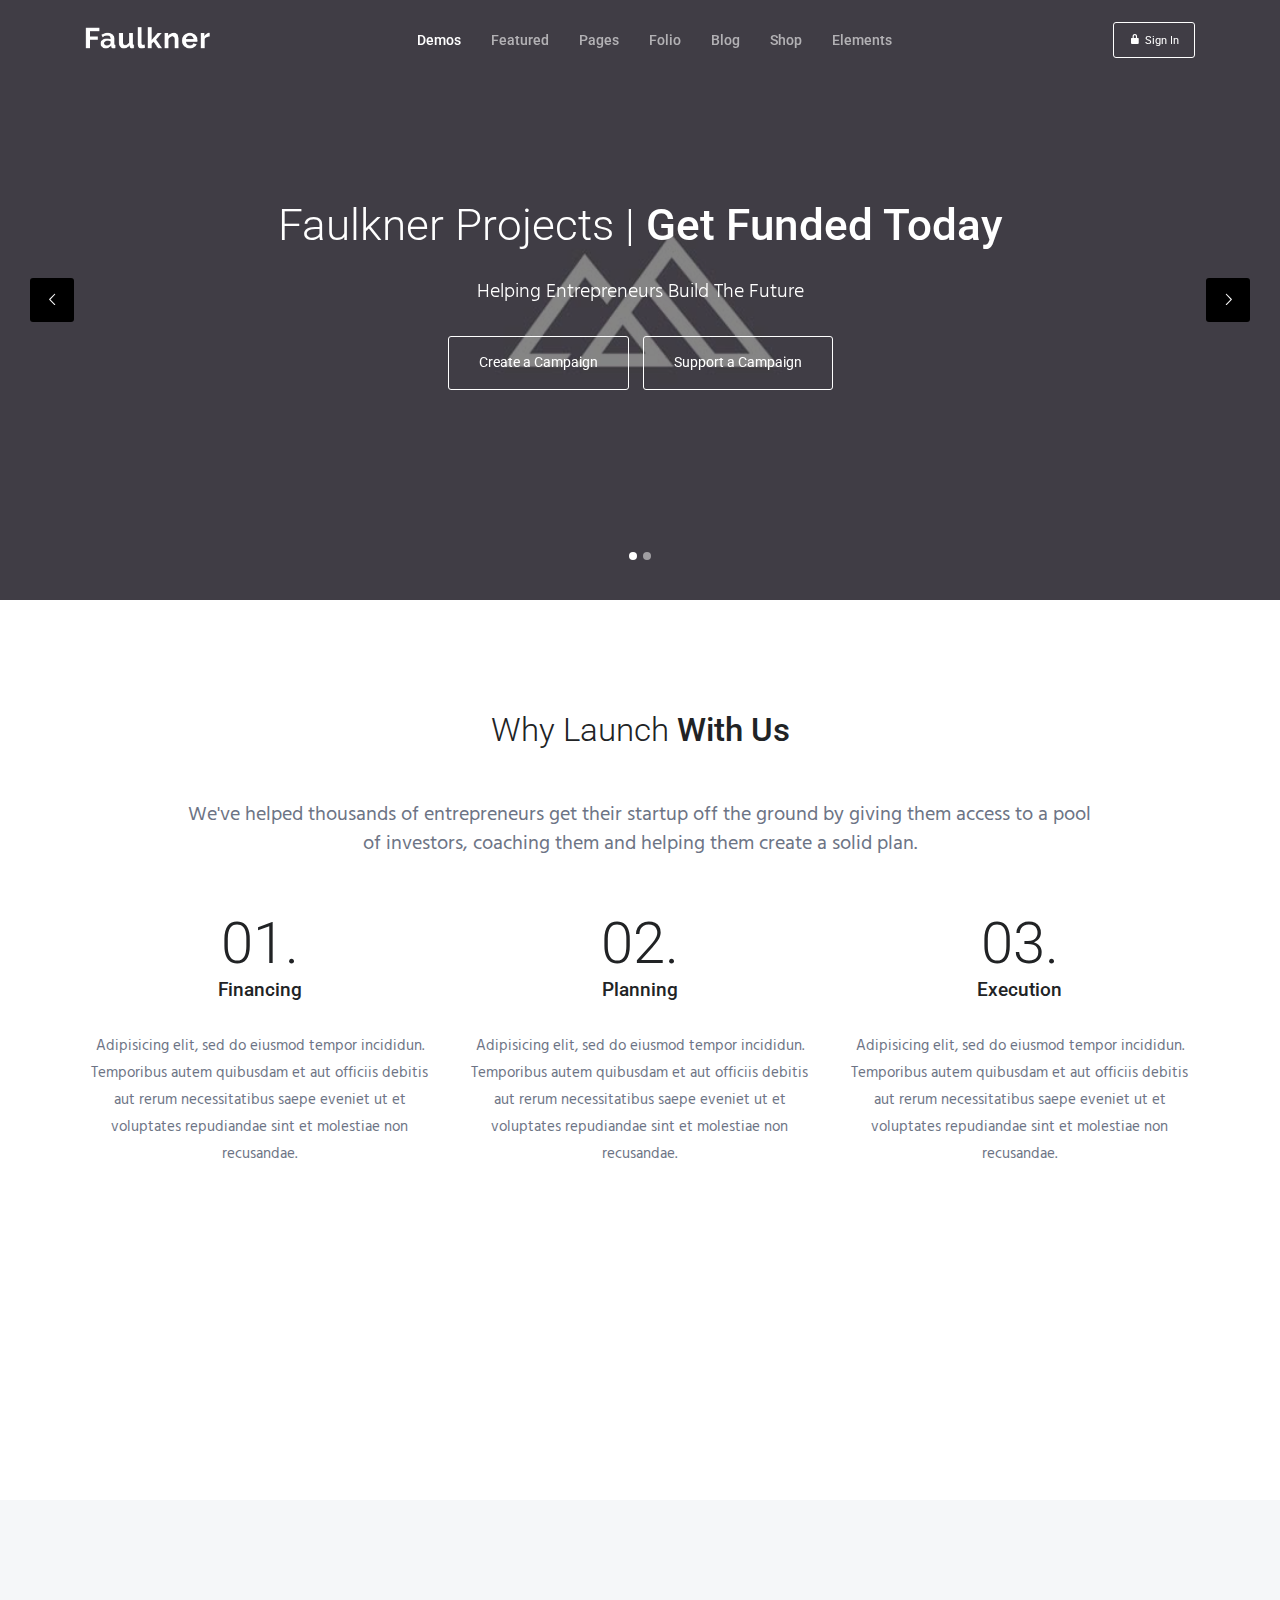
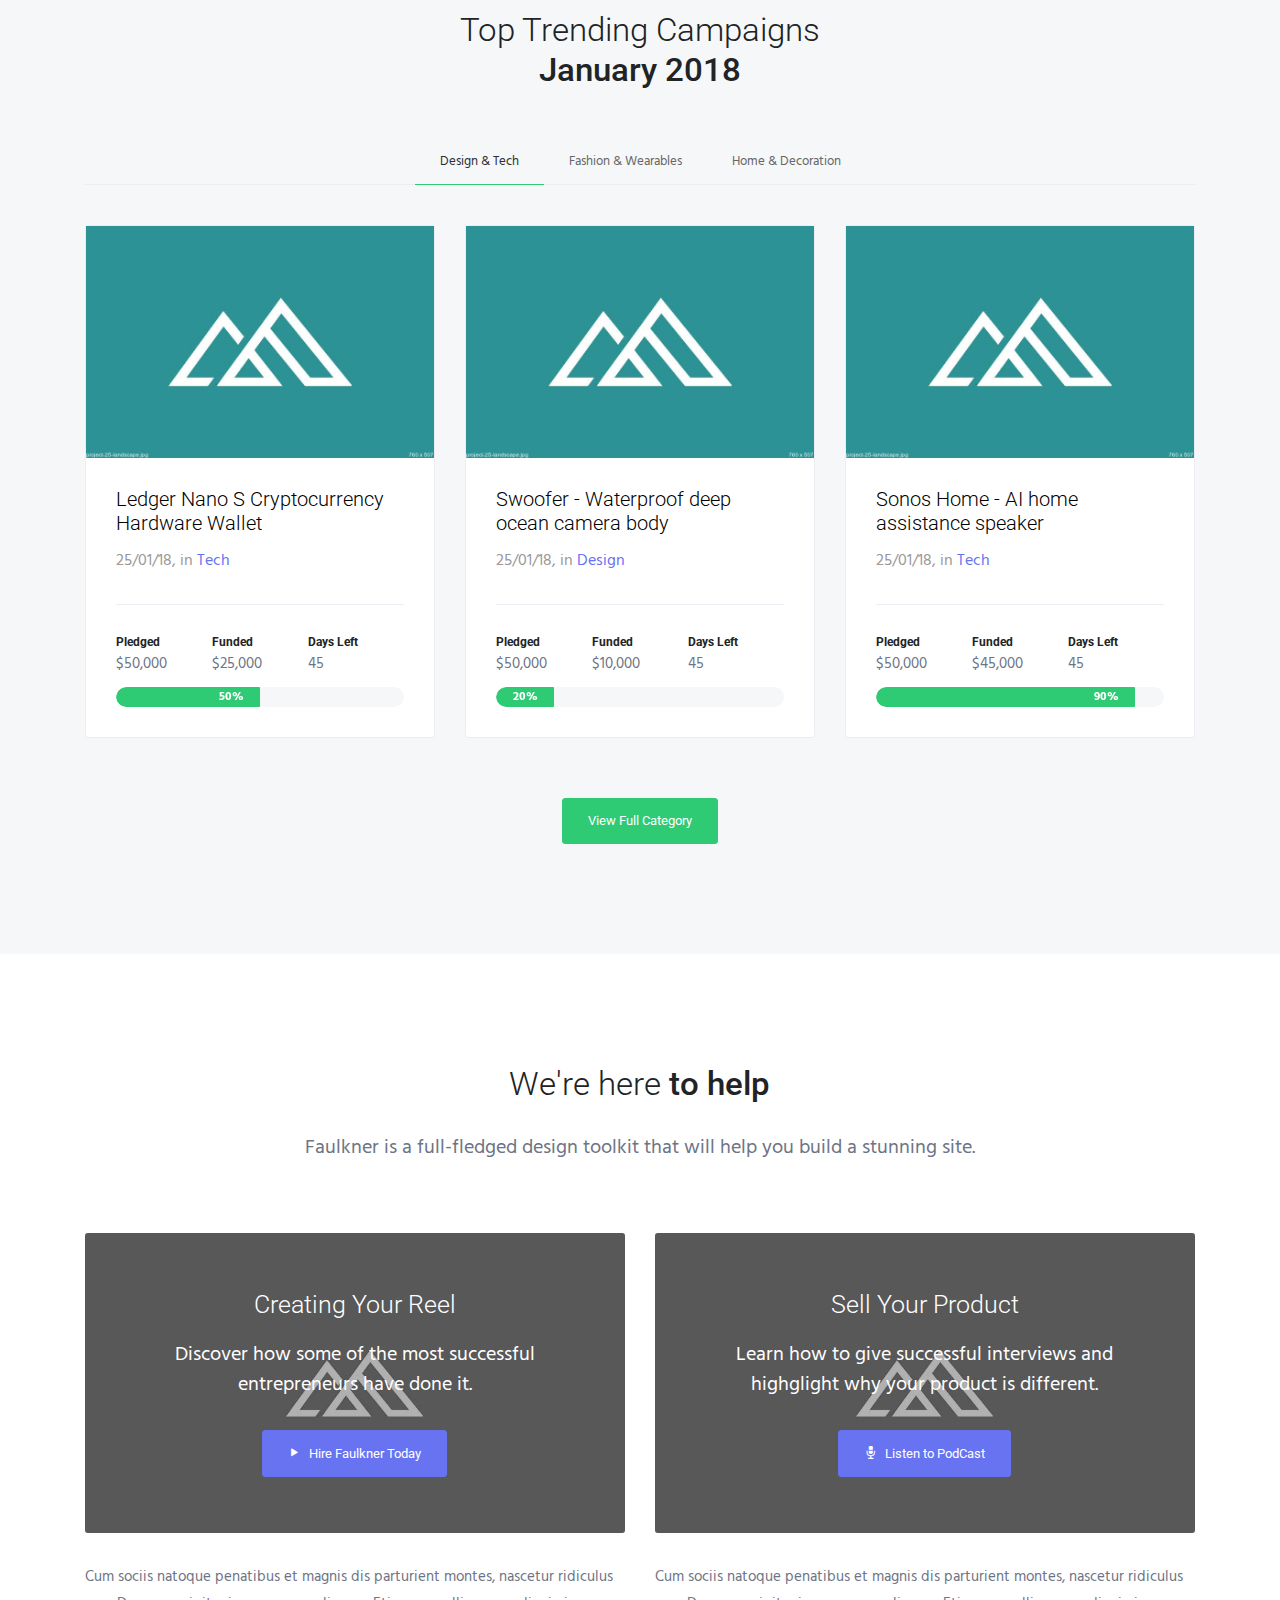
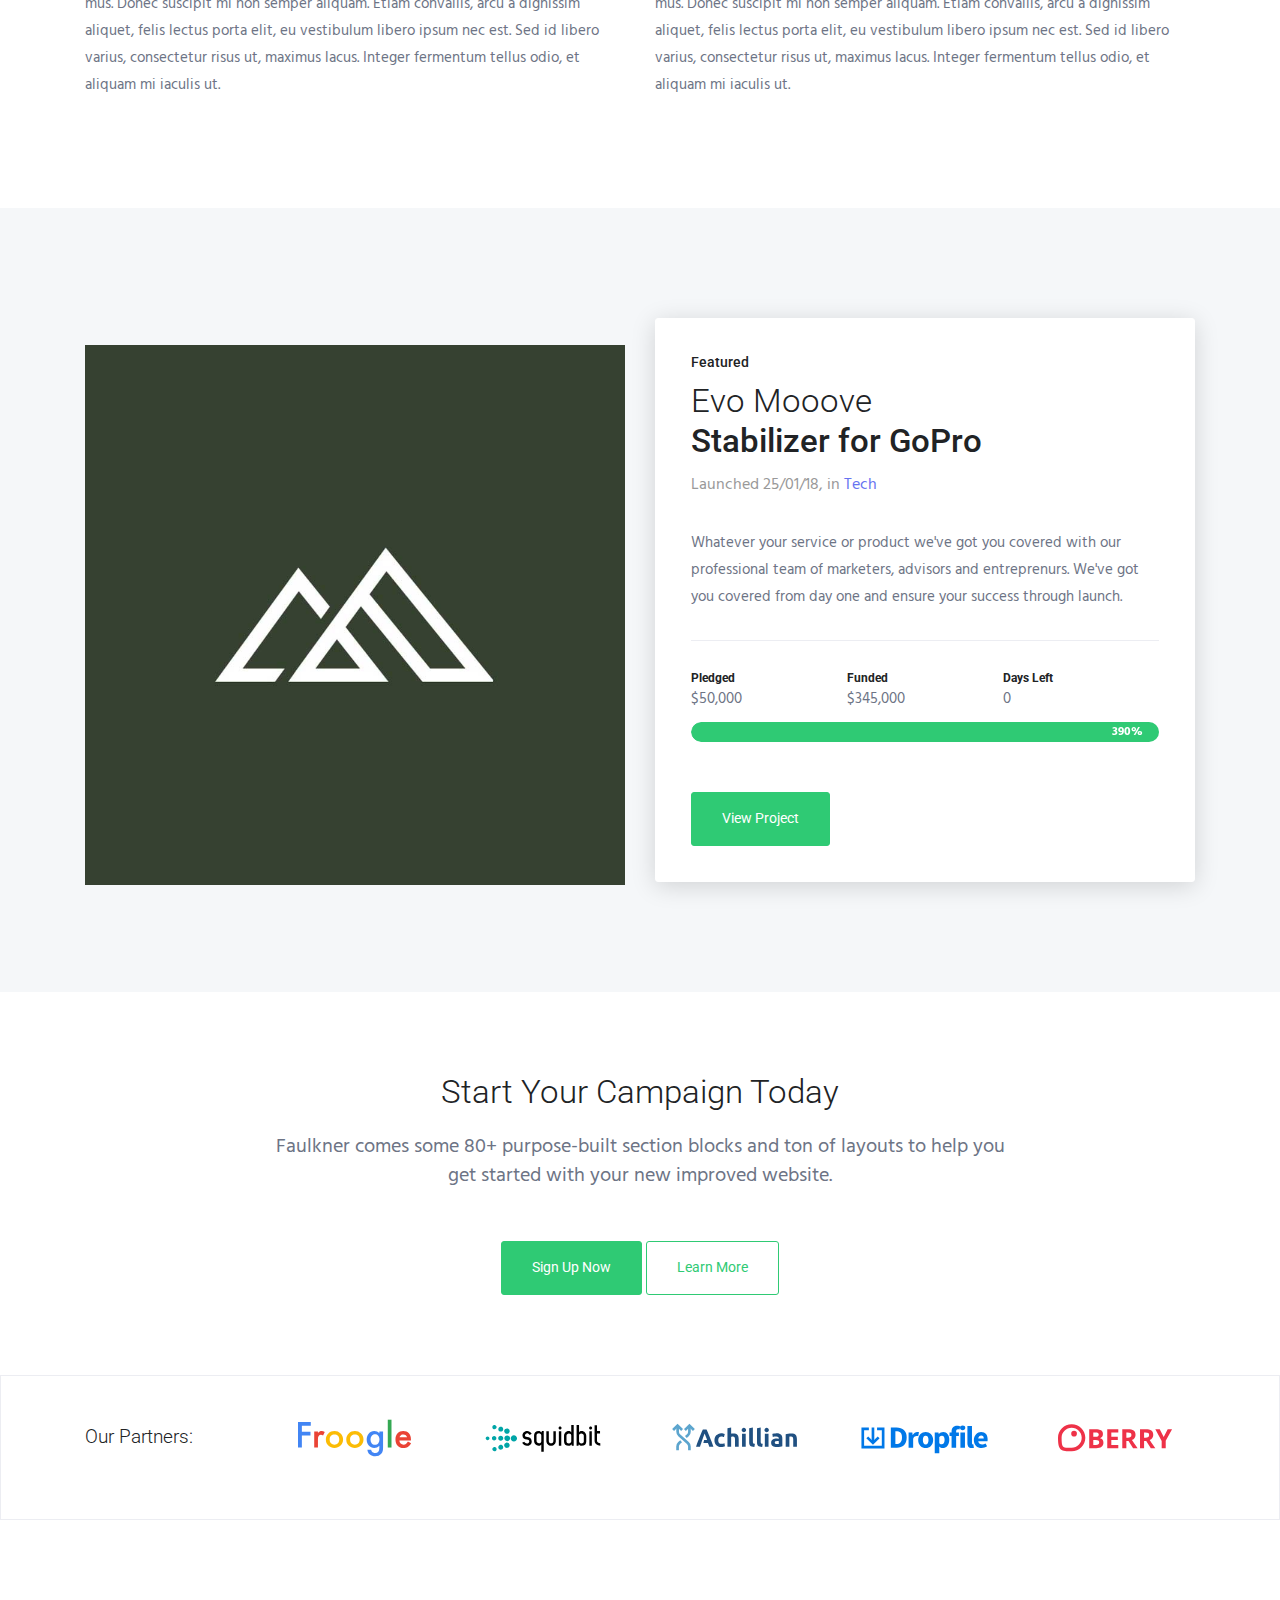
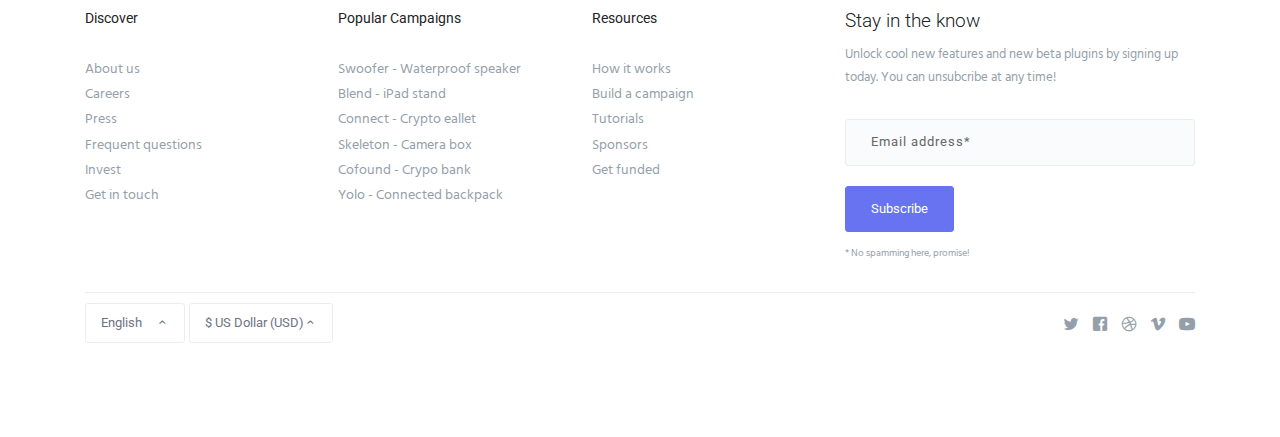
==== index.html @ 7745cc25 "Rename homepage" ====
<!DOCTYPE html>
<html lang="zxx">
<head>
	<meta charset="UTF-8" />
	<meta content="width=device-width,initial-scale=1.0,maximum-scale=1.0" name="viewport">

	<!-- Open Graph -->
	<meta property="og:title" content="Your Page Title Here" />
	<meta property="og:url" content="http://dev.thememountain.com/faulkner/project-style-one.html" />
	<meta property="og:type" content="website" />
	<meta property="og:image" content="http://dev.thememountain.com/faulkner/images/portfolio/projects/project-1-1.jpg" />
	<meta property="og:description" content="Your Page Description Here" />

	<!-- Twitter Theme -->
	<meta name="twitter:widgets:theme" content="light">
	
	<!-- Title &amp; Favicon -->
	<title>Faulkner | Multipurpose HTML5 Template - Crowdfunding</title>
	<link rel="shortcut icon" type="image/x-icon" href="images/theme-mountain-favicon.ico">

	<!-- Font -->
	<link href="https://fonts.googleapis.com/css?family=Roboto:300,400,500,700%7CHind+Madurai:400,500&amp;subset=latin-ext" rel="stylesheet">
	
	<!-- Css -->
	<link rel="stylesheet" href="css/core.min.css" />
	<link rel="stylesheet" href="css/skin.css" />

	<!--[if lt IE 9]>
    	<script type="text/javascript" src="http://html5shiv.googlecode.com/svn/trunk/html5.js"></script>
    <![endif]-->

</head>
<body class="shop blog home-page">

	<!-- Side Navigation Menu -->
	<aside class="side-navigation-wrapper enter-right" data-no-scrollbar data-animation="push-in">
		<div class="side-navigation-scroll-pane">
			<div class="side-navigation-inner">
				<div class="side-navigation-header">
					<div class="navigation-hide side-nav-hide">
						<a href="#">
							<span class="icon-cancel medium"></span>
						</a>
					</div>
				</div>
				<nav class="side-navigation nav-block">
					<ul>
						<li class="current">
							<a href="#" class="contains-sub-menu">Demos</a>
							<ul class="sub-menu">
								<li>
									<a href="homepage-consulting.html">Consulting</a>
								</li>
								<li class="current">
									<a href="homepage-crowdfunding.html">Crowdfunding <span class="label rounded bkg-theme color-white pull-right">New</span></a>
								</li>
								<li>
									<a href="homepage-hosting.html">Hosting <span class="label rounded bkg-theme color-white pull-right">New</span></a>
								</li>
								<li>
									<a href="homepage-ico.html">Initial Coin Offering <span class="label rounded bkg-theme color-white pull-right">New</span></a>
								</li>
								<li>
									<a href="homepage-mobile-application.html">Mobile Application</a>
								</li>
								<li>
									<a href="homepage-mobile-application-2.html">Mobile Application 2</a>
								</li>
								<li>
									<a href="homepage-mobile-application-3.html">Mobile Application 3 <span class="label rounded bkg-theme color-white pull-right">New</span></a>
								</li>
								<li>
									<a href="homepage-platform.html">Web Platform</a>
								</li>
								<li>
									<a href="homepage-platform-2.html">Web Platform 2</a>
								</li>
								<li>
									<a href="homepage-product.html">Product</a>
								</li>
								<li>
									<a href="homepage-service.html">Service</a>
								</li>
								<li>
									<a href="homepage-service-2.html">Service 2</a>
								</li>
								<li>
									<a href="homepage-store.html">Store</a>
								</li>
								<li>
									<a href="homepage-web-application.html">Web Application</a>
								</li>
								<li>
									<a href="homepage-web-application-2.html">Web Application 2</a>
								</li>
								<li>
									<a href="homepage-web-application-3.html">Web Application 3</a>
								</li>
							</ul>
						</li>
						<li>
							<a href="#" class="contains-sub-menu">Pages</a>
							<ul class="sub-menu">
								<li>
									<a href="#" class="contains-sub-menu">About Pages</a>
									<ul class="sub-menu">
										<li>
											<a href="about-style-one.html">About Original</a>
										</li>
										<li>
											<a href="about-style-two.html">About Style 2</a>
										</li>
										<li>
											<a href="about-style-three.html">About Style 3</a>
										</li>
									</ul>
								</li>
								<li>
									<a href="#" class="contains-sub-menu">Service Pages</a>
									<ul class="sub-menu">
										<li>
											<a href="services-style-one.html">Services Original</a>
										</li>
										<li>
											<a href="services-style-two.html">Services Style 2</a>
										</li>
										<li>
											<a href="services-style-three.html">Services Style 3</a>
										</li>
									</ul>
								</li>
								<li>
									<a href="#" class="contains-sub-menu">Contact Pages</a>
									<ul class="sub-menu">
										<li>
											<a href="contact-style-one.html">Contact Original</a>
										</li>
										<li>
											<a href="contact-style-two.html">Contact Style 2</a>
										</li>
										<li>
											<a href="contact-style-three.html">Contact Style 3</a>
										</li>
									</ul>
								</li>
								<li>
									<a href="#" class="contains-sub-menu">Coming Soon Pages</a>
									<ul class="sub-menu">
										<li>
											<a href="coming-soon-1.html">Coming Soon Original <span class="label rounded bkg-theme color-white pull-right">New</span></a>
										</li>
										<li>
											<a href="coming-soon-2.html">Coming Soon Style 2 <span class="label rounded bkg-theme color-white pull-right">New</span></a>
										</li>
										<li>
											<a href="coming-soon-3.html">Coming Soon Style 3 <span class="label rounded bkg-theme color-white pull-right">New</span></a>
										</li>
										<li>
											<a href="coming-soon-4.html">Coming Soon Style 3 <span class="label rounded bkg-theme color-white pull-right">New</span></a>
										</li>
									</ul>
								</li>
								<li>
									<a href="#" class="contains-sub-menu">Login Pages</a>
									<ul class="sub-menu">
										<li>
											<a href="index-login.html">Login Original</a>
										</li>
										<li>
											<a href="index-login-2.html">Login Style 2</a>
										</li>
										<li>
											<a href="index-login-3.html">Login Style 3</a>
										</li>
										<li>
											<a href="index-login-4.html">Login Style 3</a>
										</li>
									</ul>
								</li>
								<li>
									<a href="#" class="contains-sub-menu">Register Pages</a>
									<ul class="sub-menu">
										<li>
											<a href="index-register.html">Register Original</a>
										</li>
										<li>
											<a href="index-register-2.html">Register Style 2</a>
										</li>
										<li>
											<a href="index-register-3.html">Register Style 3</a>
										</li>
										<li>
											<a href="index-register-4.html">Register Style 3</a>
										</li>
									</ul>
								</li>
								<li>
									<a href="#" class="contains-sub-menu">Error Pages</a>
									<ul class="sub-menu">
										<li>
											<a href="404.html">404 Original</a>
										</li>
										<li>
											<a href="404-2.html">404 Style 2</a>
										</li>
										<li>
											<a href="404-3.html">404 Style 3</a>
										</li>
										<li>
											<a href="500.html">500 Original</a>
										</li>
										<li>
											<a href="500-2.html">500 Style 2</a>
										</li>
										<li>
											<a href="500-3.html">500 Style 3</a>
										</li>
									</ul>
								</li>
								<li>
									<a href="maintenance.html">Maintenance</a>
								</li>
							</ul>
						</li>
						<li>
							<a href="#" class="contains-sub-menu">Blog</a>
							<ul class="sub-menu">
								<li>
									<a href="blog-wide.html">Blog Index Wide</a>
								</li>
								<li>
									<a href="blog-grid.html">Blog Index Grid</a>
								</li>
								<li>
									<a href="blog-masonry.html">Blog Index Masonry</a>
								</li>
								<li>
									<a href="blog-list.html">Blog Index List</a>
								</li>
								<li>
									<a href="blog-sidebar-right.html">Blog Index Sidebar Right</a>
								</li>
								<li>
									<a href="blog-sidebar-left.html">Blog Index Sidebar Left</a>
								</li>
								<li>
									<a href="blog-single-post.html">Single Post</a>
								</li>
								<li>
									<a href="blog-single-post-sidebar-right.html">Single Post Sidebar Right</a>
								</li>
								<li>
									<a href="blog-single-post-sidebar-left.html">Single Post Sidebar Left</a>
								</li>
							</ul>
						</li>
						<li>
							<a href="#" class="contains-sub-menu">Shop</a>
							<ul class="sub-menu">
								<li>
									<a href="#" class="contains-sub-menu">Shop Layouts</a>
									<ul class="sub-menu">
										<li>
											<a href="shop-grid-two-columns.html">Shop Grid Two Columns</a>
										</li>
										<li>
											<a href="shop-grid-three-columns.html">Shop Grid Three Columns</a>
										</li>
										<li>
											<a href="shop-grid-four-columns.html">Shop Grid Four Columns</a>
										</li>
									</ul>
								</li>
								<li>
									<a href="#" class="contains-sub-menu">Single Product</a>
									<ul class="sub-menu">
										<li>
											<a href="single-product-device.html">Product Device</a>
										</li>
										<li>
											<a href="single-product-software.html">Product Software</a>
										</li>
									</ul>
								</li>
								<li>
									<a href="#" class="contains-sub-menu">Cart</a>
									<ul class="sub-menu">
										<li>
											<a href="cart.html">Cart Style 1</a>
										</li>
										<li>
											<a href="cart-2.html">Cart Style 2</a>
										</li>
									</ul>
								</li>
								<li>
									<a href="#" class="contains-sub-menu">Checkout</a>
									<ul class="sub-menu">
										<li>
											<a href="checkout.html">Checkout Style 1</a>
										</li>
										<li>
											<a href="checkout-2.html">Checkout Style 2</a>
										</li>
										<li>
											<a href="checkout-3.html">Checkout Style 3</a>
										</li>
									</ul>
								</li>
								<li>
									<a href="#" class="contains-sub-menu">Confirmation</a>
									<ul class="sub-menu">
										<li>
											<a href="confirmation.html">Confirmation Style 1</a>
										</li>
										<li>
											<a href="confirmation-2.html">Confirmation Style 2</a>
										</li>
										<li>
											<a href="confirmation-3.html">Confirmation Style 3</a>
										</li>
									</ul>
								</li>
							</ul>
						</li>
						<li>
							<a href="#" class="contains-sub-menu">Folio</a>
							<ul class="sub-menu">
								<li>
									<a href="#" class="contains-sub-menu">Fixed Width</a>
									<ul class="sub-menu">
										<li>
											<a href="portfolio-two-columns.html">2 Columns Default</a>
										</li>
										<li>
											<a href="portfolio-two-columns-alt.html">2 Columns Title Below</a>
										</li>
										<li>
											<a href="portfolio-two-columns-alt-2.html">2 Columns Title Over</a>
										</li>
										<li>
											<a href="portfolio-three-columns.html">3 Columns Default</a>
										</li>
										<li>
											<a href="portfolio-three-columns-alt.html">3 Columns Title Below</a>
										</li>
										<li>
											<a href="portfolio-three-columns-alt-2.html">3 Columns Title Over</a>
										</li>
									</ul>
								</li>
								<li>
									<a href="#" class="contains-sub-menu">Full Width</a>
									<ul class="sub-menu">
										<li>
											<a href="portfolio-three-columns-full-width.html">3 Columns Default</a>
										</li>
										<li>
											<a href="portfolio-three-columns-full-width-alt.html">3 Columns Title Below</a>
										</li>
										<li>
											<a href="portfolio-three-columns-full-width-alt-2.html">3 Columns Title Over</a>
										</li>
										<li>
											<a href="portfolio-four-columns-masonry-full-width.html">4 Columns Masonry</a>
										</li>
										<li>
											<a href="portfolio-five-columns-masonry-full-width.html">5 Columns Masonry Title Over</a>
										</li>
										<li>
											<a href="portfolio-five-columns-masonry-no-margins-full-width.html">5 Columns Masonry No Margins</a>
										</li>
									</ul>
								</li>
								<li>
									<a href="#" class="contains-sub-menu">Project Pages</a>
									<ul class="sub-menu">
										<li>
											<a href="project-style-one.html">Project Style One</a>
										</li>
										<li>
											<a href="project-style-two.html">Project Style Two</a>
										</li>
										<li>
											<a href="project-style-three.html">Project Style Three</a>
										</li>
										<li>
											<a href="project-style-four.html">Project Style Four</a>
										</li>
										<li>
											<a href="project-style-five.html">Project Style Five</a>
										</li>
										<li>
											<a href="project-style-six.html">Project Style Six</a>
										</li>
									</ul>
								</li>
							</ul>
						</li>
						<li>
							<a href="#" class="contains-sub-menu">Elements</a>
							<ul class="sub-menu">
								<li>
									<a href="#" class="contains-sub-menu">Grid Structure</a>
									<ul class="sub-menu">
										<li>
											<a href="elements-column-structure.html">Column Structure</a>
										</li>
										<li>
											<a href="elements-animation.html">Column &amp; Element Animation</a>
										</li>
										<li>
											<a href="elements-sticky-columns.html">Sticky Columns</a>
										</li>
									</ul>
								</li>
								<li>
									<a href="#" class="contains-sub-menu">Media</a>
									<ul class="sub-menu">
										<li>
											<a href="elements-lightbox.html">Lightbox</a>
										</li>
										<li>
											<a href="elements-maps.html">Maps</a>
										</li>
										<li>
											<a href="elements-rollovers.html">Rollovers</a>
										</li>
										<li>
											<a href="elements-video.html">Video</a>
										</li>
									</ul>
								</li>
								<li>
									<a href="#" class="contains-sub-menu">Forms</a>
									<ul class="sub-menu">
										<li>
											<a href="elements-forms.html">Contact Forms</a>
										</li>
										<li>
											<a href="elements-signup-forms.html">Subscribe Forms</a>
										</li>
									</ul>
								</li>
								<li>
									<a href="#" class="contains-sub-menu">UI</a>
									<ul class="sub-menu">
										<li>
											<a href="elements-accordions.html">Accordions</a>
										</li>
										<li>
											<a href="elements-buttons.html">Buttons</a>
										</li>
										<li>
											<a href="elements-icons.html">Icons</a>
										</li>
										<li>
											<a href="elements-modals.html">Modals</a>
										</li>
										<li>
											<a href="elements-tabs.html">Tabs</a>
										</li>
									</ul>
								</li>
								<li>
									<a href="#" class="contains-sub-menu">Sliders</a>
									<ul class="sub-menu">
										<li>
											<a href="elements-slider.html">Full Width Slider</a>
										</li>
										<li>
											<a href="elements-carousel-slider.html">Carousel Slider</a>
										</li>
										<li>
											<a href="elements-logo-slider.html">Logo Slider</a>
										</li>
										<li>
											<a href="elements-team-slider.html">Team Slider</a>
										</li>
										<li>
											<a href="elements-testimonial-slider.html">Testimonial Slider</a>
										</li>
										<li>
											<a href="elements-hero-slider.html">Hero Slider</a>
										</li>
									</ul>
								</li>
								<li>
									<a href="#" class="contains-sub-menu">Other Elements</a>
									<ul class="sub-menu">
										<li>
											<a href="elements-testimonials.html">Testimonials</a>
										</li>
										<li>
											<a href="elements-boxes.html">Boxes</a>
										</li>
										<li>
											<a href="elements-color-swatches.html">Color Swatches</a>
										</li>
										<li>
											<a href="elements-feature-columns.html">Feature Columns</a>
										</li>
										<li>
											<a href="elements-progress-bars.html">Progress Bars</a>
										</li>
										<li>
											<a href="elements-pricing-tables.html">Pricing Tables</a>
										</li>
										<li>
											<a href="elements-typography.html">Typography</a>
										</li>
									</ul>
								</li>
							</ul>
						</li>
					</ul>
				</nav>
				<div class="side-navigation-footer">
					<p class="copyright no-margin-bottom">&copy; 2017 ThemeMountain.</p>
				</div>
			</div>
		</div>
	</aside>
	<!-- Side Navigation Menu End -->

	<div class="wrapper reveal-side-navigation">
		<div class="wrapper-inner">

			<!-- Header -->
			<header class="header header-absolute header-fixed-on-mobile header-transparent" data-helper-in-threshold="200" data-helper-out-threshold="500" data-sticky-threshold="200" data-bkg-threshold="100" data-compact-threshold="100">
				<!-- <div class="header-inner-top">
					<div class="nav-bar">
						<div class="row flex">
							<div class="column width-8 nav-bar-inner v-align-middle left">
								<div>
									<p>Hello, early bird! Sign up now and get 20% off all sessions booked before 11:59PM PST on Feb. 17. <a href="#">Sign Up Now</a></p>
								</div>
							</div>
							<div class="column width-4 nav-bar-inner v-align-middle right">
								<div>
									<ul class="social-list list-horizontal">
										<li><a href="#"><span class="icon-facebook small"></span></a></li>
										<li><a href="#"><span class="icon-twitter small"></span></a></li>
										<li><a href="#"><span class="icon-dribbble small"></span></a></li>
										<li><a href="#"><span class="icon-vimeo small"></span></a></li>
									</ul>
								</div>
							</div>
						</div>
					</div>
				</div> -->
				<div class="header-inner">
					<div class="row nav-bar">
						<div class="column width-12 nav-bar-inner">
							<div class="logo">
								<div class="logo-inner">
									<a href="index.html"><img src="images/logo-dark.png" alt="Faulkner Logo" /></a>
									<a href="index.html"><img src="images/logo.png" alt="Faulkner Logo" /></a>
								</div>
							</div>
							<nav class="navigation nav-block secondary-navigation nav-right">
								<ul>
									<li>
										<!-- Dropdown Login -->
										<div class="v-align-middle">
											<div class="dropdown">
												<a href="#" class="button small rounded no-page-fade no-margin-bottom"><span class="icon-lock left"></span>Sign In</a>
												<div class="dropdown-list custom-content">
													<h5>Access Your Account</h5>
													<div class="login-form-container">
														<form class="login-form" action="#" method="post" novalidate>
															<div class="row">
																<div class="column width-12">
																	<div class="field-wrapper">
																		<input type="text" name="login[email]" class="form-name form-element rounded small" placeholder="E-mail" tabindex="1" required>
																	</div>
																</div>
																<div class="column width-12">
																	<div class="field-wrapper">
																		<input type="password" name="login[password]" class="form-email form-element rounded small" placeholder="Password" tabindex="2" required>
																	</div>
																</div>
																<div class="column width-12">
																	<div class="row flex">
																		<div class="column width-6">
																			<input type="submit" value="Sign In" class="form-submit button small rounded bkg-theme bkg-hover-theme color-white color-hover-white">
																		</div>
																		<div class="column width-6 v-align-middle right">
																			<div>
																				<a class="recuperate-password" href="">Password?</a>
																			</div>
																		</div>
																	</div>
																</div>
															</div>
														</form>
														<div class="form-response"></div>
													</div>
												</div>
											</div>
										</div>
									</li>
									<li class="aux-navigation hide">
										<!-- Aux Navigation -->
										<a href="#" class="navigation-show side-nav-show nav-icon">
											<span class="icon-menu"></span>
										</a>
									</li>
								</ul>
							</nav>
							<nav class="navigation nav-block primary-navigation nav-center">
								<ul>
									<li class="current contains-sub-menu">
										<a href="index.html">Demos</a>
										<ul class="sub-menu">
											<li>
												<a href="homepage-consulting.html">Consulting</a>
											</li>
											<li class="current">
												<a href="homepage-crowdfunding.html">Crowdfunding <span class="label rounded bkg-theme color-white pull-right">New</span></a>
											</li>
											<li>
												<a href="homepage-hosting.html">Hosting <span class="label rounded bkg-theme color-white pull-right">New</span></a>
											</li>
											<li>
												<a href="homepage-ico.html">Initial Coin Offering <span class="label rounded bkg-theme color-white pull-right">New</span></a>
											</li>
											<li>
												<a href="homepage-mobile-application.html">Mobile Application</a>
											</li>
											<li>
												<a href="homepage-mobile-application-2.html">Mobile Application 2</a>
											</li>
											<li>
												<a href="homepage-mobile-application-3.html">Mobile Application 3 <span class="label rounded bkg-theme color-white pull-right">New</span></a>
											</li>
											<li>
												<a href="homepage-platform.html">Web Platform</a>
											</li>
											<li>
												<a href="homepage-platform-2.html">Web Platform 2</a>
											</li>
											<li>
												<a href="homepage-product.html">Product</a>
											</li>
											<li>
												<a href="homepage-service.html">Service</a>
											</li>
											<li>
												<a href="homepage-service-2.html">Service 2</a>
											</li>
											<li>
												<a href="homepage-store.html">Store</a>
											</li>
											<li>
												<a href="homepage-web-application.html">Web Application</a>
											</li>
											<li>
												<a href="homepage-web-application-2.html">Web Application 2</a>
											</li>
											<li>
												<a href="homepage-web-application-3.html">Web Application 3</a>
											</li>
										</ul>
									</li>
									<li class="contains-sub-menu">
										<a href="about-style-one.html">Featured</a>
										<div class="sub-menu custom-content">
											<ul class="bkg-white">
												<li>
													<div class="feature-column left medium">
														<span class="feature-icon icon-cog color-theme"></span>
														<div class="feature-text">
															<h6 class="text-uppercase mb-10">Customise to your liking</h6>
															<p>Use feature columns to highlight key information of one or multiple sections.</p>
														</div>
													</div>
												</li>
												<li>
													<div class="feature-column left medium">
														<span class="feature-icon icon-crop color-theme"></span>
														<div class="feature-text">
															<h6 class="text-uppercase mb-10">Multiple layouts</h6>
															<p>Use feature columns to highlight key information of one or multiple sections.</p>
														</div>
													</div>
												</li>
												<li>
													<div class="feature-column left medium">
														<span class="feature-icon icon-fingerprint color-theme"></span>
														<div class="feature-text">
															<h6 class="text-uppercase mb-10">Give it your identity</h6>
															<p>Use feature columns to highlight key information of one or multiple sections.</p>
														</div>
													</div>
												</li>
											</ul>
											<ul class="bkg-grey-ultralight center">
												<li>
													<a href="#" class="button rounded medium full-width text-small text-uppercase bkg-green bkg-hover-green color-white color-hover-white">
														Discover Our Platform
													</a>
												</li>
											</ul>
										</div>
									</li>
									<li>
										<a href="about-style-one.html">Pages</a>
										<ul class="sub-menu">
											<li class="contains-sub-menu">
												<a href="about-style-one.html">About</a>
												<ul class="sub-menu">
													<li>
														<a href="about-style-one.html">About Original</a>
													</li>
													<li>
														<a href="about-style-two.html">About Style 2</a>
													</li>
													<li>
														<a href="about-style-three.html">About Style 3</a>
													</li>
												</ul>
											</li>
											<li class="contains-sub-menu">
												<a href="services-style-one.html">Services Original</a>
												<ul class="sub-menu">
													<li>
														<a href="services-style-one.html">Services Original</a>
													</li>
													<li>
														<a href="services-style-two.html">Services Style 2</a>
													</li>
													<li>
														<a href="services-style-three.html">Services Style 3</a>
													</li>
												</ul>
											</li>
											<li class="contains-sub-menu">
												<a href="contact-style-one.html">Contact Original</a>
												<ul class="sub-menu">
													<li>
														<a href="contact-style-one.html">Contact Original</a>
													</li>
													<li>
														<a href="contact-style-two.html">Contact Style 2</a>
													</li>
													<li>
														<a href="contact-style-three.html">Contact Style 3</a>
													</li>
												</ul>
											</li>
											<li class="contains-sub-menu">
												<a href="coming-soon-1.html">Coming Soon Pages</a>
												<ul class="sub-menu">
													<li>
														<a href="coming-soon-1.html">Coming Soon Original <span class="label rounded bkg-theme color-white pull-right">New</span></a>
													</li>
													<li>
														<a href="coming-soon-2.html">Coming Soon Style 2 <span class="label rounded bkg-theme color-white pull-right">New</span></a>
													</li>
													<li>
														<a href="coming-soon-3.html">Coming Soon Style 3 <span class="label rounded bkg-theme color-white pull-right">New</span></a>
													</li>
													<li>
														<a href="coming-soon-4.html">Coming Soon Style 4 <span class="label rounded bkg-theme color-white pull-right">New</span></a>
													</li>
												</ul>
											</li>
											<li class="contains-sub-menu">
												<a href="index-login.html">Login Pages</a>
												<ul class="sub-menu">
													<li>
														<a href="index-login.html">Login Original</a>
													</li>
													<li>
														<a href="index-login-2.html">Login Style 2</a>
													</li>
													<li>
														<a href="index-login-3.html">Login Style 3</a>
													</li>
													<li>
														<a href="index-login-4.html">Login Style 3</a>
													</li>
												</ul>
											</li>
											<li class="contains-sub-menu">
												<a href="index-register.html">Register Pages</a>
												<ul class="sub-menu">
													<li>
														<a href="index-register.html">Register Original</a>
													</li>
													<li>
														<a href="index-register-2.html">Register Style 2</a>
													</li>
													<li>
														<a href="index-register-3.html">Register Style 3</a>
													</li>
													<li>
														<a href="index-register-4.html">Register Style 3</a>
													</li>
												</ul>
											</li>
											<li class="contains-sub-menu">
												<a href="404.html">Error Pages</a>
												<ul class="sub-menu">
													<li>
														<a href="404.html">404 Original</a>
													</li>
													<li>
														<a href="404-2.html">404 Style 2</a>
													</li>
													<li>
														<a href="404-3.html">404 Style 3</a>
													</li>
													<li>
														<a href="500.html">500 Original</a>
													</li>
													<li>
														<a href="500-2.html">500 Style 2</a>
													</li>
													<li>
														<a href="500-3.html">500 Style 3</a>
													</li>
												</ul>
											</li>
											<li>
												<a href="maintenance.html">Maintenance</a>
											</li>
										</ul>
									</li>
									<li class="contains-mega-sub-menu">
										<a href="portfolio-three-columns.html">Folio</a>
										<ul class="mega-sub-menu">
											<li>
												<a href="portfolio-three-columns.html">Fixed Width</a>
												<ul>
													<li>
														<a href="portfolio-two-columns.html">2 Columns Default</a>
													</li>
													<li>
														<a href="portfolio-two-columns-alt.html">2 Columns Title Below</a>
													</li>
													<li>
														<a href="portfolio-two-columns-alt-2.html">2 Columns Title Over</a>
													</li>
													<li>
														<a href="portfolio-three-columns.html">3 Columns Default</a>
													</li>
													<li>
														<a href="portfolio-three-columns-alt.html">3 Columns Title Below</a>
													</li>
													<li>
														<a href="portfolio-three-columns-alt-2.html">3 Columns Title Over</a>
													</li>
												</ul>
											</li>
											<li>
												<a href="portfolio-three-columns-full-width.html">Full Width</a>
												<ul>
													<li>
														<a href="portfolio-three-columns-full-width.html">3 Columns Default</a>
													</li>
													<li>
														<a href="portfolio-three-columns-full-width-alt.html">3 Columns Title Below</a>
													</li>
													<li>
														<a href="portfolio-three-columns-full-width-alt-2.html">3 Columns Title Over</a>
													</li>
													<li>
														<a href="portfolio-four-columns-masonry-full-width.html">4 Columns Masonry</a>
													</li>
													<li>
														<a href="portfolio-five-columns-masonry-full-width.html">5 Columns Masonry Title Over</a>
													</li>
													<li>
														<a href="portfolio-five-columns-masonry-no-margins-full-width.html">5 Columns Masonry No Margins</a>
													</li>
												</ul>
											</li>
											<li>
												<a href="project-style-one.html">Project Pages</a>
												<ul>
													<li>
														<a href="project-style-one.html">Project Style One</a>
													</li>
													<li>
														<a href="project-style-two.html">Project Style Two</a>
													</li>
													<li>
														<a href="project-style-three.html">Project Style Three</a>
													</li>
													<li>
														<a href="project-style-four.html">Project Style Four</a>
													</li>
													<li>
														<a href="project-style-five.html">Project Style Five</a>
													</li>
													<li>
														<a href="project-style-six.html">Project Style Six</a>
													</li>
												</ul>
											</li>
										</ul>
									</li>
									<li>
										<a href="blog-wide.html">Blog</a>
										<ul class="sub-menu">
											<li>
												<a href="blog-wide.html">Blog Index Wide</a>
											</li>
											<li>
												<a href="blog-grid.html">Blog Index Grid</a>
											</li>
											<li>
												<a href="blog-masonry.html">Blog Index Masonry</a>
											</li>
											<li>
												<a href="blog-list.html">Blog Index List</a>
											</li>
											<li>
												<a href="blog-sidebar-right.html">Blog Index Sidebar Right</a>
											</li>
											<li>
												<a href="blog-sidebar-left.html">Blog Index Sidebar Left</a>
											</li>
											<li>
												<a href="blog-single-post.html">Single Post</a>
											</li>
											<li>
												<a href="blog-single-post-sidebar-right.html">Single Post Sidebar Right</a>
											</li>
											<li>
												<a href="blog-single-post-sidebar-left.html">Single Post Sidebar Left</a>
											</li>
										</ul>
									</li>
									<li>
										<a href="shop-grid-three-columns.html">Shop</a>
										<ul class="sub-menu">
											<li class="contains-sub-menu">
												<a href="shop-grid-three-columns.html">Shop Layouts</a>
												<ul class="sub-menu">
													<li>
														<a href="shop-grid-two-columns.html">Shop Grid Two Columns</a>
													</li>
													<li>
														<a href="shop-grid-three-columns.html">Shop Grid Three Columns</a>
													</li>
													<li>
														<a href="shop-grid-four-columns.html">Shop Grid Four Columns</a>
													</li>
												</ul>
											</li>
											<li class="contains-sub-menu">
												<a href="single-product-device.html">Single Product</a>
												<ul class="sub-menu">
													<li>
														<a href="single-product-device.html">Product Device</a>
													</li>
													<li>
														<a href="single-product-software.html">Product Software</a>
													</li>
												</ul>
											</li>
											<li class="contains-sub-menu">
												<a href="cart.html">Cart</a>
												<ul class="sub-menu">
													<li>
														<a href="cart.html">Cart Style 1</a>
													</li>
													<li>
														<a href="cart-2.html">Cart Style 2</a>
													</li>
												</ul>
											</li>
											<li class="contains-sub-menu">
												<a href="checkout.html">Checkout</a>
												<ul class="sub-menu">
													<li>
														<a href="checkout.html">Checkout Style 1</a>
													</li>
													<li>
														<a href="checkout-2.html">Checkout Style 2</a>
													</li>
													<li>
														<a href="checkout-3.html">Checkout Style 3</a>
													</li>
												</ul>
											</li>
											<li class="contains-sub-menu">
												<a href="confirmation.html">Confirmation</a>
												<ul class="sub-menu">
													<li>
														<a href="confirmation.html">Confirmation Style 1</a>
													</li>
													<li>
														<a href="confirmation-2.html">Confirmation Style 2</a>
													</li>
													<li>
														<a href="confirmation-3.html">Confirmation Style 3</a>
													</li>
												</ul>
											</li>
										</ul>
									</li>
									<li class="contains-mega-sub-menu">
										<a href="elements-accordions.html">Elements</a>
										<ul class="mega-sub-menu">
											<li>
												<a href="elements-column-structure.html">Grid Structure</a>
												<ul>
													<li>
														<a href="elements-column-structure.html">Column Structure</a>
													</li>
													<li>
														<a href="elements-animation.html">Column &amp; Element Animation</a>
													</li>
													<li>
														<a href="elements-sticky-columns.html">Sticky Columns</a>
													</li>
												</ul>
											</li>
											<li>
												<a href="elements-lightbox.html">Media</a>
												<ul>
													<li>
														<a href="elements-lightbox.html">Lightbox</a>
													</li>
													<li>
														<a href="elements-maps.html">Maps</a>
													</li>
													<li>
														<a href="elements-rollovers.html">Rollovers</a>
													</li>
													<li>
														<a href="elements-video.html">Video</a>
													</li>
												</ul>
											</li>
											<li>
												<a href="elements-forms.html">Forms</a>
												<ul>
													<li>
														<a href="elements-forms.html">Contact Forms</a>
													</li>
													<li>
														<a href="elements-signup-forms.html">Subscribe Forms</a>
													</li>
												</ul>
											</li>
											<li>
												<a href="elements-accordions.html">UI</a>
												<ul>
													<li>
														<a href="elements-accordions.html">Accordions</a>
													</li>
													<li>
														<a href="elements-buttons.html">Buttons</a>
													</li>
													<li>
														<a href="elements-icons.html">Icons</a>
													</li>
													<li>
														<a href="elements-modals.html">Modals</a>
													</li>
													<li>
														<a href="elements-tabs.html">Tabs</a>
													</li>
												</ul>
											</li>
											<li>
												<a href="elements-slider.html">Sliders</a>
												<ul>
													<li>
														<a href="elements-slider.html">Full Width Slider</a>
													</li>
													<li>
														<a href="elements-carousel-slider.html">Carousel Slider</a>
													</li>
													<li>
														<a href="elements-logo-slider.html">Logo Slider</a>
													</li>
													<li>
														<a href="elements-team-slider.html">Team Slider</a>
													</li>
													<li>
														<a href="elements-testimonial-slider.html">Testimonial Slider</a>
													</li>
													<li>
														<a href="elements-hero-slider.html">Hero Slider</a>
													</li>
												</ul>
											</li>
											<li>
												<a href="elements-testimonials.html">Other Elements</a>
												<ul>
													<li>
														<a href="elements-testimonials.html">Testimonials</a>
													</li>
													<li>
														<a href="elements-boxes.html">Boxes</a>
													</li>
													<li>
														<a href="elements-color-swatches.html">Color Swatches</a>
													</li>
													<li>
														<a href="elements-feature-columns.html">Feature Columns</a>
													</li>
													<li>
														<a href="elements-progress-bars.html">Progress Bars</a>
													</li>
													<li>
														<a href="elements-pricing-tables.html">Pricing Tables</a>
													</li>
													<li>
														<a href="elements-typography.html">Typography</a>
													</li>
												</ul>
											</li>
										</ul>
									</li>
								</ul>
							</nav>
						</div>
					</div>
				</div>
			</header>
			<!-- Header End -->

			<!-- Content -->
			<div class="content clearfix">

				<!-- Fullscreen Slider Section -->
				<div class="section-block featured-media tm-slider-parallax-container">
					<div class="tm-slider-container full-width-slider" data-featured-slider data-parallax data-parallax-fade-out data-nav-show-on-hover="false" data-animation="slide" data-speed="1000" data-scale-under="960" data-scale-min-height="450">
						<ul class="tms-slides">
							<li class="tms-slide" data-image data-as-bkg-image data-force-fit data-overlay-bkg-color="#333333" data-overlay-bkg-opacity="0.6" data-animation="slideTopBottom">
								<div class="tms-content">
									<div class="tms-content-inner center v-align-middle">
										<div class="row">
											<div class="column width-12">
												<h1 class="mb-20">
													<span class="tms-caption weight-light color-white mb-5" data-no-scale data-animate-in="preset:slideInLeftShort;duration:800ms;delay:300ms;">
														Faulkner Projects
													</span>
													<span class="tms-caption weight-light color-white mb-5 hide-on-mobile" data-no-scale data-animate-in="preset:slideInUpShort;duration:800ms;delay:100ms;">
														|
													</span>
													<span class="tms-caption weight-semi-bold color-white mb-5" data-no-scale data-animate-in="preset:slideInRightShort;duration:800ms;delay:300ms;">
														Get Funded Today
													</span>
												</h1>
												<p class="tms-caption lead weight-light color-white mb-30" data-no-scale data-animate-in="preset:scaleIn;duration:800ms;delay:500ms;">
													Helping Entrepreneurs Build The Future
												</p>
												<div class="clear"></div>
												<a href="#services" class="tms-caption scroll-link button rounded large text-small text-uppercase border-white color-white bkg-hover-theme color-hover-white"
													data-offset="-20"
													data-animate-in="preset:slideInUpShort;duration:800ms;delay:1000ms;"
													data-no-scale>
													Create a Campaign
												</a>
												<a href="#services" class="tms-caption scroll-link button rounded large text-small text-uppercase border-white color-white bkg-hover-theme color-hover-white"
													data-offset="-20"
													data-animate-in="preset:slideInUpShort;duration:800ms;delay:1000ms;"
													data-no-scale>
													Support a Campaign
												</a>
											</div>
										</div>
									</div>
								</div>
								<img data-src="images/slider/slide-10-fw-short.jpg" data-retina src="images/blank.png" alt=""/>
							</li>
							<li class="tms-slide" data-video data-pause-on-scroll data-animation="slideTopBottom">
								<iframe src="https://player.vimeo.com/video/204637385??api=1"></iframe>
							</li>
						</ul>
					</div>
				</div>
				<!-- Fullscreen Slider Section End -->

				<!-- Service Section -->
				<div id="services" class="section-block pb-20">
					<div class="row">
						<div class="column width-6 offset-3 center">
							<h2 class="mb-50">Why Launch <span class="weight-semi-bold">With Us</span></h2>
						</div>
						<div class="column width-10 offset-1 center">
							<p class="lead mb-50">We've helped thousands of entrepreneurs get their startup off the ground by giving them access to a pool of investors, coaching them and helping them create a solid plan.</p>
						</div>
						<div class="column width-4 center">
							<span class="title-large weight-light font-alt-1 color-charcoal-light">01.</span>
							<h4 class="mb-30 weight-semi-bold">Financing</h4>
							<p class="mb-50">Adipisicing elit, sed do eiusmod tempor incididun. Temporibus autem quibusdam et aut officiis debitis aut rerum necessitatibus saepe eveniet ut et voluptates repudiandae sint et molestiae non recusandae.</p>
						</div>
						<div class="column width-4 center">
							<span class="title-large weight-light font-alt-1 color-charcoal-light">02.</span>
							<h4 class="mb-30 weight-semi-bold">Planning</h4>
							<p>Adipisicing elit, sed do eiusmod tempor incididun. Temporibus autem quibusdam et aut officiis debitis aut rerum necessitatibus saepe eveniet ut et voluptates repudiandae sint et molestiae non recusandae.</p>
						</div>
						<div class="column width-4 center">
							<span class="title-large weight-light font-alt-1 color-charcoal-light">03.</span>
							<h4 class="mb-30 weight-semi-bold">Execution</h4>
							<p>Adipisicing elit, sed do eiusmod tempor incididun. Temporibus autem quibusdam et aut officiis debitis aut rerum necessitatibus saepe eveniet ut et voluptates repudiandae sint et molestiae non recusandae.</p>
						</div>
					</div>
				</div>
				<!-- Service Section End -->

				<!-- Stats 3 Section -->
				<div class="section-block stats-1 pt-0 bkg-white center">
					<div class="row">
						<div class="column width-12">
							<div class="row flex content-grid-3">
								<div class="grid-item">
									<div class="stat box medium rounded bkg-green color-white">
										<div class="stat-inner">
											<p class="counter">
												<span class="stat-counter" data-count-from="800" data-count-to="897">800</span> Thousand
											</p>
											<p class="description opacity-07">Projects Backers</p>
										</div>
									</div>
								</div>
								<div class="grid-item">
									<div class="stat box medium rounded bkg-green color-white">
										<div class="stat-inner">
											<p class="counter">
												<span class="stat-counter" data-count-from="200" data-count-to="340">300</span> Thousand
											</p>
											<p class="description opacity-07">Funded Projects</p>
										</div>
									</div>
								</div>
								<div class="grid-item">
									<div class="stat box medium rounded bkg-green color-white">
										<div class="stat-inner">
											<p class="counter">
												$<span class="stat-counter" data-count-from="500" data-count-to="660">600</span> Million
											</p>
											<p class="description opacity-07">In Project Capital</p>
										</div>
									</div>
								</div>
							</div>
						</div>
					</div>
				</div>
				<!-- Stats 3 Section End -->

				<!-- Tabs Button Nav -->
				<div class="section-block replicable-content bkg-grey-ultralight">
					<div class="row">
						<div class="column width-8 offset-2 center">
							<h2 class="mb-0">Top Trending Campaigns</h2>
							<h2 class="weight-semi-bold mb-50">January 2018</h2>
						</div>
						<div class="column width-12">
							<div class="tabs line-nav medium center">
								<ul class="tab-nav">
									<li class="active">
										<a href="#tabs-1-pane-1">Design &amp; Tech</a>
									</li>
									<li>
										<a href="#tabs-1-pane-2">Fashion &amp; Wearables</a>
									</li>
									<li>
										<a href="#tabs-1-pane-3">Home &amp; Decoration</a>
									</li>
								</ul>
								<div class="tab-panes">
									<div id="tabs-1-pane-1" class="active animate">
										<div class="tab-content">
											<div class="blog-masonry">
												<div class="row">
													<div class="column width-12">
														<div class="row flex grid content-grid-3">
															<div class="grid-item grid-sizer">
																<article class="post">
																	<div class="post-content with-background left">
																		<div class="post-media">
																			<div class="thumbnail img-scale-in" data-hover-easing="easeInOut" data-hover-speed="700" data-hover-bkg-color="#ffffff" data-hover-bkg-opacity="0.9">
																				<a class="overlay-link" href="blog-single-post-sidebar-right.html">
																					<img src="images/portfolio/grid/large-margins/project-27-landscape.jpg" alt=""/>
																					<span class="overlay-info">
																						<span>
																							<span>
																								Read Full Article
																							</span>
																						</span>
																					</span>
																				</a>
																			</div>
																		</div>
																		<h2 class="post-title"><a href="blog-single-post-sidebar-right.html">Ledger Nano S Cryptocurrency Hardware Wallet</a></h2>
																		<div class="post-info">
																			<span class="post-date">25/01/18</span>, in <span class="post-category"><a href="#">Tech</a></span>
																		</div>
																		<hr>
																		<ul class="list-unstyled list-horizontal list-funding flex left mb-10">
																			<li class="amount-pledged">
																				<h6 class="mb-0">Pledged</h6>
																				<span class="amount">$50,000</span>
																			</li>
																			<li class="amount-funded">
																				<h6 class="mb-0">Funded</h6>
																				<span class="amount">$25,000</span>
																			</li>
																			<li class="days">
																				<h6 class="mb-0">Days Left</h6>
																				<span class="amount">45</span>
																			</li>
																		</ul>
																		<div class="progress-bar pill medium bkg-grey-ultralight">
																			<div class="bar bkg-green color-white percent-50">
																				50%
																			</div>
																		</div>
																	</div>
																</article>
															</div>
															<div class="grid-item">
																<article class="post">
																	<div class="post-content with-background left">
																		<div class="post-media">
																			<div class="thumbnail img-scale-in" data-hover-easing="easeInOut" data-hover-speed="700" data-hover-bkg-color="#ffffff" data-hover-bkg-opacity="0.9">
																				<a class="overlay-link" href="blog-single-post-sidebar-right.html">
																					<img src="images/portfolio/grid/large-margins/project-28-landscape.jpg" alt=""/>
																					<span class="overlay-info">
																						<span>
																							<span>
																								Read Full Article
																							</span>
																						</span>
																					</span>
																				</a>
																			</div>
																		</div>
																		<h2 class="post-title"><a href="blog-single-post-sidebar-right.html">Swoofer - Waterproof deep ocean camera body</a></h2>
																		<div class="post-info">
																			<span class="post-date">25/01/18</span>, in <span class="post-category"><a href="#">Design</a></span>
																		</div>
																		<hr>
																		<ul class="list-unstyled list-horizontal list-funding flex left mb-10">
																			<li class="amount-pledged">
																				<h6 class="mb-0">Pledged</h6>
																				<span class="amount">$50,000</span>
																			</li>
																			<li class="amount-funded">
																				<h6 class="mb-0">Funded</h6>
																				<span class="amount">$10,000</span>
																			</li>
																			<li class="days">
																				<h6 class="mb-0">Days Left</h6>
																				<span class="amount">45</span>
																			</li>
																		</ul>
																		<div class="progress-bar pill medium bkg-grey-ultralight">
																			<div class="bar bkg-green color-white percent-20">
																				20%
																			</div>
																		</div>
																	</div>
																</article>
															</div>
															<div class="grid-item">
																<article class="post">
																	<div class="post-content with-background left">
																		<div class="post-media">
																			<div class="thumbnail img-scale-in" data-hover-easing="easeInOut" data-hover-speed="700" data-hover-bkg-color="#ffffff" data-hover-bkg-opacity="0.9">
																				<a class="overlay-link" href="blog-single-post-sidebar-right.html">
																					<img src="images/portfolio/grid/large-margins/project-29-landscape.jpg" alt=""/>
																					<span class="overlay-info">
																						<span>
																							<span>
																								Read Full Article
																							</span>
																						</span>
																					</span>
																				</a>
																			</div>
																		</div>
																		<h2 class="post-title"><a href="blog-single-post-sidebar-right.html">Sonos Home - AI home assistance speaker</a></h2>
																		<div class="post-info">
																			<span class="post-date">25/01/18</span>, in <span class="post-category"><a href="#">Tech</a></span>
																		</div>
																		<hr>
																		<ul class="list-unstyled list-horizontal list-funding flex left mb-10">
																			<li class="amount-pledged">
																				<h6 class="mb-0">Pledged</h6>
																				<span class="amount">$50,000</span>
																			</li>
																			<li class="amount-funded">
																				<h6 class="mb-0">Funded</h6>
																				<span class="amount">$45,000</span>
																			</li>
																			<li class="days">
																				<h6 class="mb-0">Days Left</h6>
																				<span class="amount">45</span>
																			</li>
																		</ul>
																		<div class="progress-bar pill medium bkg-grey-ultralight">
																			<div class="bar bkg-green color-white percent-90">
																				90%
																			</div>
																		</div>
																	</div>
																</article>
															</div>
														</div>
													</div>
												</div>
												<div class="row">
													<div class="column width-12 mt-30">
														<a href="#" class="button rounded medium bkg-green bkg-hover-green color-white color-hover-white text-small text-uppercase">
															View Full Category
														</a>
													</div>
												</div>
											</div>
										</div>
									</div>
									<div id="tabs-1-pane-2">
										<div class="tab-content">
											<div class="blog-masonry">
												<div class="row">
													<div class="column width-12">
														<div class="row grid content-grid-3">
															<div class="grid-item grid-sizer">
																<article class="post">
																	<div class="post-content with-background left">
																		<div class="post-media">
																			<div class="thumbnail img-scale-in" data-hover-easing="easeInOut" data-hover-speed="700" data-hover-bkg-color="#ffffff" data-hover-bkg-opacity="0.9">
																				<a class="overlay-link" href="blog-single-post-sidebar-right.html">
																					<img src="images/portfolio/grid/large-margins/project-30-landscape.jpg" alt=""/>
																					<span class="overlay-info">
																						<span>
																							<span>
																								Read Full Article
																							</span>
																						</span>
																					</span>
																				</a>
																			</div>
																		</div>
																		<h2 class="post-title"><a href="blog-single-post-sidebar-right.html">Sucros - Apple watch bracelet with glucose monitor</a></h2>
																		<div class="post-info">
																			<span class="post-date">25/01/18</span>, in <span class="post-category"><a href="#">Fashion</a>,<a href="#">Wearables</a></span>
																		</div>
																		<hr>
																		<ul class="list-unstyled list-horizontal list-funding flex left mb-10">
																			<li class="amount-pledged">
																				<h6 class="mb-0">Pledged</h6>
																				<span class="amount">$50,000</span>
																			</li>
																			<li class="amount-funded">
																				<h6 class="mb-0">Funded</h6>
																				<span class="amount">$25,000</span>
																			</li>
																			<li class="days">
																				<h6 class="mb-0">Days Left</h6>
																				<span class="amount">45</span>
																			</li>
																		</ul>
																		<div class="progress-bar pill medium bkg-grey-ultralight">
																			<div class="bar bkg-green color-white percent-80">
																				80%
																			</div>
																		</div>
																	</div>
																</article>
															</div>
															<div class="grid-item">
																<article class="post">
																	<div class="post-content with-background left">
																		<div class="post-media">
																			<div class="thumbnail img-scale-in" data-hover-easing="easeInOut" data-hover-speed="700" data-hover-bkg-color="#ffffff" data-hover-bkg-opacity="0.9">
																				<a class="overlay-link" href="blog-single-post-sidebar-right.html">
																					<img src="images/portfolio/grid/large-margins/project-31-landscape.jpg" alt=""/>
																					<span class="overlay-info">
																						<span>
																							<span>
																								Read Full Article
																							</span>
																						</span>
																					</span>
																				</a>
																			</div>
																		</div>
																		<h2 class="post-title"><a href="blog-single-post-sidebar-right.html">Zoom - Low cost VR Headset with remote control</a></h2>
																		<div class="post-info">
																			<span class="post-date">25/01/18</span>, in <span class="post-category"><a href="#">Wearables</a></span>
																		</div>
																		<hr>
																		<ul class="list-unstyled list-horizontal list-funding flex left mb-10">
																			<li class="amount-pledged">
																				<h6 class="mb-0">Pledged</h6>
																				<span class="amount">$50,000</span>
																			</li>
																			<li class="amount-funded">
																				<h6 class="mb-0">Funded</h6>
																				<span class="amount">$25,000</span>
																			</li>
																			<li class="days">
																				<h6 class="mb-0">Days Left</h6>
																				<span class="amount">45</span>
																			</li>
																		</ul>
																		<div class="progress-bar pill medium bkg-grey-ultralight">
																			<div class="bar bkg-green color-white percent-80">
																				80%
																			</div>
																		</div>
																	</div>
																</article>
															</div>
															<div class="grid-item">
																<article class="post">
																	<div class="post-content with-background left">
																		<div class="post-media">
																			<div class="thumbnail img-scale-in" data-hover-easing="easeInOut" data-hover-speed="700" data-hover-bkg-color="#ffffff" data-hover-bkg-opacity="0.9">
																				<a class="overlay-link" href="blog-single-post-sidebar-right.html">
																					<img src="images/portfolio/grid/large-margins/project-32-landscape.jpg" alt=""/>
																					<span class="overlay-info">
																						<span>
																							<span>
																								Read Full Article
																							</span>
																						</span>
																					</span>
																				</a>
																			</div>
																		</div>
																		<h2 class="post-title"><a href="blog-single-post-sidebar-right.html">SmartPack - Connected backpack with built-in speakers</a></h2>
																		<div class="post-info">
																			<span class="post-date">25/01/18</span>, in <span class="post-category"><a href="#">Fashion</a></span>
																		</div>
																		<hr>
																		<ul class="list-unstyled list-horizontal list-funding flex left mb-10">
																			<li class="amount-pledged">
																				<h6 class="mb-0">Pledged</h6>
																				<span class="amount">$50,000</span>
																			</li>
																			<li class="amount-funded">
																				<h6 class="mb-0">Funded</h6>
																				<span class="amount">$25,000</span>
																			</li>
																			<li class="days">
																				<h6 class="mb-0">Days Left</h6>
																				<span class="amount">45</span>
																			</li>
																		</ul>
																		<div class="progress-bar pill medium bkg-grey-ultralight">
																			<div class="bar bkg-green color-white percent-80">
																				80%
																			</div>
																		</div>
																	</div>
																</article>
															</div>
														</div>
													</div>
												</div>
												<div class="row">
													<div class="column width-12">
														<a href="#" class="button rounded medium bkg-green bkg-hover-green color-white color-hover-white text-small text-uppercase">
															View Full Category
														</a>
													</div>
												</div>
											</div>
										</div>
									</div>
									<div id="tabs-1-pane-3">
										<div class="tab-content">
											<div class="blog-masonry">
												<div class="row">
													<div class="column width-12">
														<div class="row grid content-grid-3">
															<div class="grid-item grid-sizer">
																<article class="post">
																	<div class="post-content with-background left">
																		<div class="post-media">
																			<div class="thumbnail img-scale-in" data-hover-easing="easeInOut" data-hover-speed="700" data-hover-bkg-color="#ffffff" data-hover-bkg-opacity="0.9">
																				<a class="overlay-link" href="blog-single-post-sidebar-right.html">
																					<img src="images/portfolio/grid/large-margins/project-33-landscape.jpg" alt=""/>
																					<span class="overlay-info">
																						<span>
																							<span>
																								Read Full Article
																							</span>
																						</span>
																					</span>
																				</a>
																			</div>
																		</div>
																		<h2 class="post-title"><a href="blog-single-post-sidebar-right.html">Heckton - 3D printed resin design chair</a></h2>
																		<div class="post-info">
																			<span class="post-date">25/01/18</span>, in <span class="post-category"><a href="#">Furniture</a></span>
																		</div>
																		<hr>
																		<ul class="list-unstyled list-horizontal list-funding flex left mb-10">
																			<li class="amount-pledged">
																				<h6 class="mb-0">Pledged</h6>
																				<span class="amount">$50,000</span>
																			</li>
																			<li class="amount-funded">
																				<h6 class="mb-0">Funded</h6>
																				<span class="amount">$25,000</span>
																			</li>
																			<li class="days">
																				<h6 class="mb-0">Days Left</h6>
																				<span class="amount">45</span>
																			</li>
																		</ul>
																		<div class="progress-bar pill medium bkg-grey-ultralight">
																			<div class="bar bkg-green color-white percent-50">
																				50%
																			</div>
																		</div>
																	</div>
																</article>
															</div>
															<div class="grid-item">
																<article class="post">
																	<div class="post-content with-background left">
																		<div class="post-media">
																			<div class="thumbnail img-scale-in" data-hover-easing="easeInOut" data-hover-speed="700" data-hover-bkg-color="#ffffff" data-hover-bkg-opacity="0.9">
																				<a class="overlay-link" href="blog-single-post-sidebar-right.html">
																					<img src="images/portfolio/grid/large-margins/project-34-landscape.jpg" alt=""/>
																					<span class="overlay-info">
																						<span>
																							<span>
																								Read Full Article
																							</span>
																						</span>
																					</span>
																				</a>
																			</div>
																		</div>
																		<h2 class="post-title"><a href="blog-single-post-sidebar-right.html">Flat - Ergonomic wooden keyboard rest</a></h2>
																		<div class="post-info">
																			<span class="post-date">25/01/18</span>, in <span class="post-category"><a href="#">Accessories</a></span>
																		</div>
																		<hr>
																		<ul class="list-unstyled list-horizontal list-funding flex left mb-10">
																			<li class="amount-pledged">
																				<h6 class="mb-0">Pledged</h6>
																				<span class="amount">$50,000</span>
																			</li>
																			<li class="amount-funded">
																				<h6 class="mb-0">Funded</h6>
																				<span class="amount">$10,000</span>
																			</li>
																			<li class="days">
																				<h6 class="mb-0">Days Left</h6>
																				<span class="amount">45</span>
																			</li>
																		</ul>
																		<div class="progress-bar pill medium bkg-grey-ultralight">
																			<div class="bar bkg-green color-white percent-20">
																				20%
																			</div>
																		</div>
																	</div>
																</article>
															</div>
															<div class="grid-item">
																<article class="post">
																	<div class="post-content with-background left">
																		<div class="post-media">
																			<div class="thumbnail img-scale-in" data-hover-easing="easeInOut" data-hover-speed="700" data-hover-bkg-color="#ffffff" data-hover-bkg-opacity="0.9">
																				<a class="overlay-link" href="blog-single-post-sidebar-right.html">
																					<img src="images/portfolio/grid/large-margins/project-35-landscape.jpg" alt=""/>
																					<span class="overlay-info">
																						<span>
																							<span>
																								Read Full Article
																							</span>
																						</span>
																					</span>
																				</a>
																			</div>
																		</div>
																		<h2 class="post-title"><a href="blog-single-post-sidebar-right.html">iMac Pro, the most powerful Mac ever, arrives this December</a></h2>
																		<div class="post-info">
																			<span class="post-date">25/01/18</span>, in <span class="post-category"><a href="#">Tech</a></span>
																		</div>
																		<hr>
																		<ul class="list-unstyled list-horizontal list-funding flex left mb-10">
																			<li class="amount-pledged">
																				<h6 class="mb-0">Pledged</h6>
																				<span class="amount">$50,000</span>
																			</li>
																			<li class="amount-funded">
																				<h6 class="mb-0">Funded</h6>
																				<span class="amount">$45,000</span>
																			</li>
																			<li class="days">
																				<h6 class="mb-0">Days Left</h6>
																				<span class="amount">45</span>
																			</li>
																		</ul>
																		<div class="progress-bar pill medium bkg-grey-ultralight">
																			<div class="bar bkg-green color-white percent-90">
																				90%
																			</div>
																		</div>
																	</div>
																</article>
															</div>
														</div>
													</div>
												</div>
												<div class="row">
													<div class="column width-12">
														<a href="#" class="button rounded medium bkg-green bkg-hover-green color-white color-hover-white text-small text-uppercase">
															View Full Category
														</a>
													</div>
												</div>
											</div>
										</div>
									</div>
								</div>
							</div>
						</div>
					</div>
				</div>
				<!-- Tabs Button Nav End -->

				<!-- Content Section -->
				<div class="section-block replicable-content">
					<div class="row">
						<div class="column width-10 offset-1 center">
							<h2 class="mb-30">We're here <span class="weight-semi-bold">to help</span></h2>
							<p class="lead mb-70">Faulkner is a full-fledged design toolkit that will help you build a stunning site.</p>
						</div>
					</div>
					<div class="row one-column-on-tablet">
						<div class="column width-6 v-align-middle">
							<div class="thumbnail background-image-container background-cover rounded">
								<img src="images/generic/content-image-2.jpg" class="hide" alt="">
								<div class="caption-over-outer">
									<div class="caption-over-inner center color-white">
										<div class="row">
											<div class="column width-10 offset-1">
												<h3>Creating Your Reel</h3>
												<p class="lead">Discover how some of the most successful entrepreneurs have done it.</p>
												<a href="#" class="button rounded medium no-margins bkg-theme bkg-hover-theme color-white color-hover-white mb-0 fade-location"><span class="icon-play left"></span> Hire Faulkner Today</a>
											</div>
										</div>
									</div>
								</div>
							</div>
							<p>Cum sociis natoque penatibus et magnis dis parturient montes, nascetur ridiculus mus. Donec suscipit mi non semper aliquam. Etiam convallis, arcu a dignissim aliquet, felis lectus porta elit, eu vestibulum libero ipsum nec est. Sed id libero varius, consectetur risus ut, maximus lacus. Integer fermentum tellus odio, et aliquam mi iaculis ut.</p>
						</div>
						<div class="column width-6 v-align-middle">
							<div class="thumbnail background-image-container background-cover rounded">
								<img src="images/generic/content-image-3.jpg" class="hide" alt="">
								<div class="caption-over-outer">
									<div class="caption-over-inner center color-white">
										<div class="row">
											<div class="column width-10 offset-1">
												<h3>Sell Your Product</h3>
												<p class="lead">Learn how to give successful interviews and highglight why your product is different.</p>
												<a href="#" class="button rounded medium no-margins bkg-theme bkg-hover-theme color-white color-hover-white mb-0 fade-location"><span class="icon-mic left"></span> Listen to PodCast</a>
											</div>
										</div>
									</div>
								</div>
							</div>
							<p>Cum sociis natoque penatibus et magnis dis parturient montes, nascetur ridiculus mus. Donec suscipit mi non semper aliquam. Etiam convallis, arcu a dignissim aliquet, felis lectus porta elit, eu vestibulum libero ipsum nec est. Sed id libero varius, consectetur risus ut, maximus lacus. Integer fermentum tellus odio, et aliquam mi iaculis ut.</p>
						</div>
					</div>
				</div>
				<!-- Content Section End -->

				<!-- Faq Section -->
				<div class="section-block replicable-content bkg-grey-ultralight">
					<div class="row">
						<div class="column width-12">
							<article class="post">
								<div class="row flex one-column-on-tablet">
									<div class="column width-6 v-align-middle">
										<div class="post-media">
											<div class="thumbnail">
												<img src="images/portfolio/projects/project-7-1.jpg" alt=""/>
											</div>
										</div>
									</div>
									<div class="column width-6 v-align-middle">
										<div>
											<div class="post-content box xlarge rounded bkg-white shadow">
												<h5 class="post-type mb-10 weight-semi-bold">Featured</h5>
												<h2 class="post-title">Evo Mooove<br><span class="weight-semi-bold">Stabilizer for GoPro</span></h2>
												<div class="post-info">
													Launched <span class="post-date">25/01/18</span>, in <span class="post-category"><a href="#">Tech</a></span>
												</div>
												<p>Whatever your service or product we've got you covered with our professional team of marketers, advisors and entreprenurs. We've got you covered from day one and ensure your success through launch. </p>
												<hr>
												<ul class="list-unstyled list-horizontal list-funding flex left mb-10">
													<li class="amount-pledged">
														<h6 class="mb-0">Pledged</h6>
														<span class="amount">$50,000</span>
													</li>
													<li class="amount-funded">
														<h6 class="mb-0">Funded</h6>
														<span class="amount">$345,000</span>
													</li>
													<li class="days">
														<h6 class="mb-0">Days Left</h6>
														<span class="amount">0</span>
													</li>
												</ul>
												<div class="progress-bar pill medium bkg-grey-ultralight mb-50">
													<div class="bar bkg-green color-white percent-100">
														390%
													</div>
												</div>
												<a href="contact-style-one.html" class="button rounded large no-margins bkg-green bkg-hover-green color-white color-hover-white mb-0 fade-location">View Project</a>
											</div>
										</div>
									</div>
								</div>
							</article>
						</div>
					</div>
				</div>
				<!-- Faq Section End -->

				<!-- Custom Call to Action Section -->
				<div class="section-block pt-80 pb-80 bkg-white">
					<div class="row">
						<div class="column width-8 offset-2 center">
							<h2>Start Your Campaign Today</h2>
							<p class="lead mb-50">Faulkner comes some 80+ purpose-built section blocks and ton of layouts to help you get started with your new improved website.</p>
							<a href="contact-style-one.html" class="button rounded large no-margins bkg-green bkg-hover-green color-white color-hover-white mb-0 fade-location">Sign Up Now</a>
							<a href="contact-style-one.html" class="button rounded large no-margins border-green border-hover-green color-green color-hover-green mb-0 fade-location">Learn More</a>
						</div>
					</div>
				</div>
				<!-- Custom Call to Action Section End -->

				<!-- Logo Section 1 -->
				<div class="section-block logos-1 pt-50 pb-50 border-grey-light">
					<div class="row">
						<div class="column width-2 center-on-mobile">
							<h4 class="mb-0 mb-mobile-30">Our Partners:</h4>
						</div>
						<div class="column width-10 center-on-mobile">
							<div class="row content-grid-5">
								<div class="grid-item">
									<a href="#">
										<img src="images/logos/froogle-logo-grid.svg" alt=""/>
									</a>
								</div>
								<div class="grid-item">
									<a href="#">
										<img src="images/logos/squidbit-logo-grid.svg" alt=""/>
									</a>
								</div>
								<div class="grid-item">
									<a href="#">
										<img src="images/logos/achillian-logo-grid.svg" alt=""/>
									</a>
								</div>
								<div class="grid-item">
									<a href="#">
										<img src="images/logos/dropfile-logo-grid.svg" alt=""/>
									</a>
								</div>
								<div class="grid-item">
									<a href="#">
										<img src="images/logos/berry-logo-grid.svg" alt=""/>
									</a>
								</div>
							</div>
						</div>
					</div>
				</div>
				<!-- Logo Section 1 End -->

			</div>
			<!-- Content End -->

			<!-- Footer -->
			<footer class="footer footer-light">
				<div class="footer-top">
					<div class="row flex">
						<div class="column width-8">
							<div class="row flex two-columns-on-tablet">
								<div class="column width-4">
									<div class="widget">
										<h3 class="widget-title mb-30">Discover</h3>
										<ul>
											<li><a href="#">About us</a></li>
											<li><a href="#">Careers</a></li>
											<li><a href="#">Press</a></li>
											<li><a href="#">Frequent questions</a></li>
											<li><a href="#">Invest</a></li>
											<li><a href="#">Get in touch</a></li>
										</ul>
									</div>
								</div>
								<div class="column width-4">
									<div class="widget">
										<h3 class="widget-title mb-30">Popular Campaigns</h3>
										<ul>
											<li><a href="#">Swoofer - Waterproof speaker</a></li>
											<li><a href="#">Blend - iPad stand</a></li>
											<li><a href="#">Connect - Crypto eallet</a></li>
											<li><a href="#">Skeleton - Camera box</a></li>
											<li><a href="#">Cofound - Crypo bank</a></li>
											<li><a href="#">Yolo - Connected backpack</a></li>
										</ul>
									</div>
								</div>
								<div class="column width-4">
									<div class="widget">
										<h3 class="widget-title mb-30">Resources</h3>
										<ul>
											<li><a href="#">How it works</a></li>
											<li><a href="#">Build a campaign</a></li>
											<li><a href="#">Tutorials</a></li>
											<li><a href="#">Sponsors</a></li>
											<li><a href="#">Get funded</a></li>
										</ul>
									</div>
								</div>
							</div>
						</div>
						<div class="column width-4">
							<div class="widget">
									<div class="signup-form-container">
									<h4 class="mb-10">Stay in the know</h4>
									<p>Unlock cool new features and new beta plugins by signing up today. You can unsubcribe at any time!</p>
									<form class="signup-form" action="php/subscribe.php" method="post" novalidate>
										<div class="row">
											<div class="column width-12">
												<div class="field-wrapper">
													<input type="email" name="email" class="form-email form-element rounded medium left" placeholder="Email address*" tabindex="2" required>
												</div>
											</div>
											<div class="column width-5">
												<input type="submit" value="Subscribe" class="form-submit button rounded medium bkg-theme bkg-hover-theme color-white color-hover-white">
											</div>
										</div>
										<input type="text" name="honeypot" class="form-honeypot form-element rounded medium">
										<div class="form-response show">* No spamming here, promise!</div>
									</form>
								</div>
							</div>
						</div>
					</div>
					<div class="row flex">
						<div class="column width-12">
							<hr class="mb-10 mb-mobile-30">
						</div>
						<div class="column width-8">
							<div class="dropdown list-up small inline-block" data-update-selection>
								<a href="#" class="button rounded center border-grey-light color-grey bkg-hover-theme color-hover-white"><span>English </span><span class="icon-up-open-mini pull-right"></span></a>
								<ul class="dropdown-list">
									<li><a href="#">English</a></li>
									<li><a href="#">French</a></li>
									<li><a href="#">Spanish</a></li>
								</ul>
							</div>
							<div class="dropdown list-up small inline-block" data-update-selection>
								<a href="#" class="button rounded center border-grey-light color-grey bkg-hover-theme color-hover-white"><span>$ US Dollar (USD) </span><span class="icon-up-open-mini pull-right"></span></a>
								<ul class="dropdown-list">
									<li><a href="#">$ US Dollar (USD)</a></li>
									<li><a href="#">€ Euro (EUR)</a></li>
									<li><a href="#">£ Sterling (GBP)</a></li>
								</ul>
							</div>
						</div>
						<div class="column width-4 v-align-middle">
							<div class="widget">
								<ul class="social-list list-horizontal pull-right clear-float-on-mobile">
									<li><a href="#"><span class="icon-twitter small"></span></a></li>
									<li><a href="#"><span class="icon-facebook small"></span></a></li>
									<li><a href="#"><span class="icon-dribbble small"></span></a></li>
									<li><a href="#"><span class="icon-vimeo small"></span></a></li>
									<li><a href="#"><span class="icon-youtube small"></span></a></li>
								</ul>
							</div>
						</div>
					</div>
				</div>
			</footer>
			<!-- Footer End -->

		</div>
	</div>

	<!-- Js -->
	<script src="js/jquery-3.2.1.min.js"></script>
	<script src="js/timber.master.min.js"></script>
</body>
</html>
---- css/core.min.css ----
.page-fade-out,.side-navigation-wrapper,.thumbnail .overlay-info,.wrapper{-webkit-backface-visibility:hidden}.wrapper-inner,body,html{max-width:100%}.column>:first-child,.row{margin-top:0}.row.flex.boxes>.v-align-top,.row.flex>.v-align-top,.row.flex>.v-align-top>.box,.thumbnail .caption-over-inner.v-align-top{align-self:flex-start}.overlay-navigation ul li a,.side-navigation ul li a{-webkit-tap-highlight-color:transparent;text-decoration:none;word-wrap:break-word}#tml-caption,.tms-caption{-webkit-text-size-adjust:none;-moz-text-size-adjust:none;-ms-text-size-adjust:none}.tmh-perspective,.tms-perspective{perspective:800px}html{font-size:62.5%}body{padding:0;margin:0;background:#fff;color:#666;font-family:-apple-system,system-ui,BlinkMacSystemFont,"Segoe UI",Roboto,"Helvetica Neue",Arial,sans-serif;font-weight:400;font-style:normal;font-size:1.4rem;line-height:1.8;overflow-x:hidden!important;overflow-y:scroll;-webkit-text-size-adjust:none;-webkit-font-smoothing:antialiased;-moz-osx-font-smoothing:grayscale}a,button,input,select,textarea{touch-action:manipulation}.button,button,input,select{line-height:1.4}.page-fade-reset{opacity:1;-webkit-transition-duration:0s;transition-duration:0s}.page-fade-out{opacity:0;-webkit-transition-property:opacity;transition-property:opacity;-webkit-transition-duration:.5s;transition-duration:.5s}.scroll-to-top{opacity:0;visibility:hidden;-webkit-transition-property:all;transition-property:all;-webkit-transition-duration:.5s;transition-duration:.5s}.scroll-to-top.active{opacity:1;visibility:visible}.scroll-to-top.fixed{width:4rem;height:4rem;line-height:4rem;border-radius:50%;background-color:#333;content:"\e63e";text-align:center;position:fixed;right:3rem;bottom:3rem;top:auto;z-index:999}.row,.wrapper{width:100%;margin-right:auto;margin-left:auto}.scroll-to-top.fixed a{color:#fff}.wrapper-inner{margin-right:auto;margin-left:auto}.row,body.boxed .wrapper-inner{max-width:114rem}.row{margin-bottom:0}.ie-browser .row{max-width:1140px}.row.full-width{max-width:100%}.row .row{width:auto;margin-right:-1.5rem;margin-left:-1.5rem}.column,[class*=content-grid] .grid-item{width:100%;padding-left:1.5rem;padding-right:1.5rem;float:left}.row.collapse>.column{padding-left:0;padding-right:0}.row.full-width.collapse .row{margin:auto}.row.flex.v-align-middle{height:100%;display:flex;align-items:center}.row.flex.v-align-middle>.column>div{width:initial}.row.flex.v-align-top{align-items:flex-start}.row.flex.v-align-bottom{align-items:flex-end}.ie-browser:not(.webkit) .row.flex.v-align-middle{height:100%;display:table;align-items:center;flex-wrap:nowrap}.ie-browser:not(.webkit) .row.flex.v-align-middle>.column{display:table-cell;vertical-align:middle;float:none}.ie-browser:not(.webkit) .row.flex.v-align-top{vertical-align:top}.ie-browser:not(.webkit) .row.flex.v-align-bottom{vertical-align:bottom}.row.flex{height:auto;display:flex;flex-wrap:wrap;align-items:initial}.row.flex.boxes>.column,.row.flex.boxes>.v-align-middle,.row.flex>.v-align-middle,.row.flex>.v-align-middle>.box{height:auto;display:inherit}.row.flex.boxes>.v-align-bottom,.row.flex>.v-align-bottom,.row.flex>.v-align-bottom>.box{align-self:flex-end}.row.flex>.column>.box>div{margin-top:auto;margin-bottom:auto}.row.flex>.v-align-top>.box>div{margin-top:0;margin-bottom:auto}.row.flex>.v-align-bottom>.box>div{margin-top:auto;margin-bottom:0}.row.flex>.column>div:not(.row){width:100%;flex-direction:column}.row.flex .row.flex{flex-direction:row}@media only screen and (min-width:768px){.row.flex .v-align-middle>:not(.box):not([class*=icon-]),.row.flex.boxes .v-align-middle>div>:not(.box):not([class*=icon-]){width:100%;margin-top:auto;margin-bottom:auto}.ie-browser:not(.webkit) .flex>.column{align-items:center}}.row.flex:after,.row.flex:before{content:"";display:none}.row.small{padding:3rem 0}.row.medium{padding:5rem 0}.row.large{padding:7rem 0}.row.xlarge{padding:9rem 0}.width-1{width:8.33333%}.width-2{width:16.66667%}.width-3{width:25%}.width-4{width:33.33333%}.width-5{width:41.66667%}.width-6{width:50%}.width-7{width:58.33333%}.width-8{width:66.66667%}.width-9{width:75%}.width-10{width:83.33333%}.width-11{width:91.66667%}.width-12{width:100%}.column[class*=push-],.column[class*=pull-]{position:relative}.push-1{left:8.33333%}.push-2{left:16.66667%}.push-3{left:25%}.push-4{left:33.33333%}.push-5{left:41.66667%}.push-6{left:50%}.push-7{left:58.33333%}.push-8{left:66.66667%}.push-9{left:75%}.push-10{left:83.33333%}.push-11{left:91.66667%}.pull-1{right:8.33333%}.pull-2{right:16.66667%}.pull-3{right:25%}.pull-4{right:33.33333%}.pull-5{right:41.66667%}.pull-6{right:50%}.pull-7{right:58.33333%}.pull-8{right:66.66667%}.pull-9{right:75%}.pull-10{right:83.33333%}.pull-11{right:91.66667%}.offset-1{margin-left:8.33333%}.offset-2{margin-left:16.66667%}.offset-3{margin-left:25%}.offset-4{margin-left:33.33333%}.offset-5{margin-left:41.66667%}.offset-6{margin-left:50%}.offset-7{margin-left:58.33333%}.offset-8{margin-left:66.66667%}.offset-9{margin-left:75%}.offset-10{margin-left:83.33333%}.offset-11{margin-left:91.66667%}.alpha{padding-left:0}.omega{padding-right:0}.clear{width:0;height:0;display:block;clear:both;overflow:hidden;visibility:hidden}.clearfix:after,.clearfix:before,.row:after,.row:before{height:0;content:".";display:block;overflow:hidden}.clearfix:after,.row:after{clear:both}.left{text-align:left}.right{text-align:right}.center,.navigation.nav-center>ul{text-align:center}.text-break{overflow-wrap:break-word;word-wrap:break-word;-ms-word-break:break-all;word-break:break-word;-webkit-hyphens:auto;-ms-hyphens:auto;-moz-hyphens:auto;hyphens:auto}.text-truncate{overflow:hidden;text-overflow:ellipsis;white-space:nowrap}pre,pre code{white-space:pre-wrap}.pull-left{float:left!important}.pull-right{float:right!important}.flex{width:100%;display:flex;align-items:center}.v-align-top{align-self:flex-start!important;vertical-align:top!important}.v-align-bottom{align-self:flex-end!important;vertical-align:bottom!important}.hide{display:none!important;visibility:hidden!important}.show{display:block!important;visibility:visible!important}.mobile .hide-on-mobile,.mobile .hide-on-mobile *,.mobile .hide-on-tablet,.mobile .hide-on-tablet *{display:none!important;visibility:visible!important}.inline-block,[class*=bkg-].inline-block,[class*=border-].inline-block{width:auto!important;display:inline-block!important}.no-margins{margin:0!important}.no-margin-top{margin-top:0!important}.no-margin-right{margin-right:0!important}.no-margin-bottom{margin-bottom:0!important}.no-margin-left{margin-left:0!important}.no-padding{padding:0!important}.no-padding-top{padding-top:0!important}.no-padding-right{padding-right:0!important}.no-padding-bottom{padding-bottom:0!important}.no-padding-left{padding-left:0!important}.overflow-visible{overflow:visible!important}.overflow-auto{overflow:auto!important}.no-scroll,.overflow-hidden{overflow:hidden!important}.overflow-x-scroll{overflow-x:auto!important}.overflow-y-scroll{overflow-y:auto!important}.overflow-scroll{overflow:scroll!important}.scrolling-touch{-webkit-overflow-scrolling:touch!important}.scrolling-auto{-webkit-overflow-scrolling:auto!important}.clear-height{height:auto!important}.full-width{width:100%!important}.position-static{position:static}.position-relative{position:relative}.position-absolute{position:absolute}.position-fixed{position:fixed}.freeze,.position-sticky{position:-webkit-sticky;position:sticky}.nav-bar-inner,.navigation ul li{position:relative}.prototype{font-size:1.1rem;line-height:3.5rem}.row.prototype .column:nth-child(odd){background:#f9f9f9}.row.prototype .column:nth-child(even){background:#eee}.nav-bar{width:100%;min-height:5rem}.nav-bar .logo{height:5rem;line-height:5rem;float:left;margin-right:3rem}.nav-bar .logo img{margin-top:-4px}.nav-bar .logo-right{margin-left:3rem;margin-right:0;float:right}.nav-bar .logo.logo-center{margin:0 auto;float:none}.navigation.nav-left{float:left!important}.navigation.nav-left>ul>li:first-child>a{padding-left:0;margin-left:0}.navigation.nav-right{float:right!important;margin-left:2.5rem}.navigation.nav-right>ul>li:last-child>a{padding-right:0;margin-right:0}.navigation.nav-center{float:none!important;display:block}.navigation.nav-left{margin-right:2.5rem}.navigation:last-child{margin:0}.navigation .dropdown .button{width:auto;min-width:auto}.navigation .button [class*=icon-]{margin-right:0}.navigation .dropdown-list,.navigation ul{padding:0;margin:0;list-style:none}.navigation ul li{margin:0;float:left}.navigation ul li.contains-mega-sub-menu{position:inherit}.navigation.nav-center>ul>li{margin-left:-.4rem;float:none;display:inline-block!important;vertical-align:top}.navigation>ul>li>a{padding:0 1.5rem;background-color:rgba(0,0,0,0);line-height:5rem}.navigation .dropdown-list:not(.custom-content) li a,.navigation ul li>a:not(.button){font-size:1.1rem;color:#878787;text-decoration:none;display:block;word-wrap:break-word}.navigation .dropdown-list li>a:not(.button):hover,.navigation ul li>a:not(.button):hover{background:0 0;color:#fff}.navigation ul li:hover>.sub-menu{visibility:visible;opacity:1}.navigation .dropdown-list,.navigation .mega-sub-menu,.navigation .sub-menu{box-shadow:0 .2rem .2rem rgba(0,0,0,.3);opacity:0;visibility:hidden;z-index:101;line-height:1.8;position:absolute}.navigation ul li.current>a,.navigation ul li.current>a:hover{color:#fff}.navigation .dropdown-list,.navigation .sub-menu{width:18rem;text-align:left;background:#222;background:rgba(34,34,34,1);border:none;border-radius:0}.navigation .dropdown-list li,.navigation .sub-menu li{background:0 0;border-bottom:1px solid #303030;float:none}.navigation .dropdown-list.custom-content,.navigation .sub-menu.custom-content{width:auto;min-width:25rem}.navigation .dropdown-list.custom-content,.navigation .sub-menu.custom-content .custom-content-inner{padding:2rem}.navigation .sub-menu.custom-content ul{padding:0 2rem 2rem}.navigation .sub-menu.custom-content ul:first-child{padding-top:2rem}.navigation .sub-menu.custom-content ul[class*=bkg-]{padding:2rem}.navigation .custom-content li:last-child :last-child{margin-bottom:0}.navigation>ul>li.sub-menu-left .sub-menu{left:0}.navigation .dropdown.pull-right .dropdown-list,.navigation>ul>li.sub-menu-right .sub-menu,.navigation>ul>li:last-child>.sub-menu{right:0}.navigation .sub-menu ul{top:0;left:18rem}.navigation>ul>li.sub-menu-right .sub-menu ul,.navigation>ul>li:last-child>.sub-menu ul{right:18rem;left:auto}.navigation .dropdown-list:not(.custom-content) li a,.navigation .sub-menu:not(.custom-content) li a{padding:1.2rem 1.5rem;color:#666}.navigation .dropdown-list:not(.custom-content) li:last-child,.navigation .sub-menu:not(.custom-content) li:last-child{border-bottom:none}.navigation .mega-sub-menu{height:auto;padding:2rem 0 0;margin-left:0;margin-right:0;background:#222;background:rgba(34,34,34,1);overflow:hidden;display:flex;flex-wrap:wrap;left:1.5rem;right:1.5rem}.mega-sub-menu.row:after,.mega-sub-menu.row:before{display:none;content:""}.navigation .mega-sub-menu>li{margin-bottom:2rem;padding:0 2rem;text-align:left;float:left;border-right:1px solid #303030}.navigation .mega-sub-menu>li:not(.column){width:33.33333%}.navigation .mega-sub-menu>li>a:not(.button){background:0 0;font-weight:700;font-size:1.2rem;line-height:1.8;text-transform:uppercase}.navigation .mega-sub-menu>li:hover>a:not(.button){background:0 0}.navigation .mega-sub-menu>li:last-child{border-right:none}.navigation .mega-sub-menu ul li p{font-size:1.2rem;margin-bottom:0}.navigation .mega-sub-menu ul li p,.navigation .mega-sub-menu>li>a:not(.button){padding:0 1.5rem .7rem}.navigation .mega-sub-menu ul li .title{padding:0 1.5rem}.navigation .mega-sub-menu li.content-column ul li,.navigation .mega-sub-menu ul li>a:not(.button){padding:.6rem 1.5rem}.navigation .mega-sub-menu ul li.current>a:not(.button){color:#fff}.navigation .mega-sub-menu ul li:hover>a:not(.button){background:#333}.navigation .mega-sub-menu li ul>li{float:none}.navigation .mega-sub-menu li.content-column ul li>a:not(.button){padding:0}.navigation ul li:hover>.mega-sub-menu{visibility:visible;opacity:1}.navigation .sub-menu li.contains-sub-menu>a:after,.navigation.sub-menu-indicator>ul>li.contains-mega-sub-menu>a:after,.navigation.sub-menu-indicator>ul>li.contains-sub-menu>a:after{font-family:icomoon;font-size:inherit;font-style:normal;font-weight:400;font-variant:normal;text-transform:none;line-height:inherit;display:inline-block;position:absolute}.navigation.sub-menu-indicator>ul>li.contains-mega-sub-menu,.navigation.sub-menu-indicator>ul>li.contains-sub-menu{padding-right:1.2rem}.navigation.sub-menu-indicator>ul>li.contains-mega-sub-menu>a:after,.navigation.sub-menu-indicator>ul>li.contains-sub-menu>a:after{margin-left:.5rem;content:"\e63e"}.navigation .sub-menu li.contains-sub-menu>a{padding-right:2.2rem}.navigation .sub-menu li.contains-sub-menu>a:after{right:.8rem;content:"\e640"}.navigation .mega-sub-menu,.navigation .sub-menu{-webkit-transition-property:-webkit-transform,opacity,visibility,border-color;transition-property:transform,opacity,visibility,border-color;-webkit-transition-duration:.4s;transition-duration:.4s}.navigation ul li a{-webkit-transition-property:background,border-color,color,line-height;transition-property:background,border-color,color,line-height;-webkit-transition-duration:.5s;transition-duration:.5s}.aux-navigation{display:none}.navigation-hide,.navigation-show{width:4.4rem;height:4.4rem;text-align:center;float:right}.navigation-hide a,.navigation-show a{height:4.4rem;text-align:center;display:block}.navigation-hide span,.navigation-show span{width:100%;line-height:4.4rem}.navigation-show a{color:#666}.navigation-show a:hover{color:#fff}.navigation-hide{position:relative;z-index:10}.navigation-hide a{color:#666}.navigation-hide a:hover{color:#fff}.mobile .logo.logo-center{float:left}.mobile header .navigation:not(.secondary-navigation),.mobile header .primary-nav-column{display:none!important}.mobile header .logo-column,.mobile header .secondary-nav-column{width:auto!important}.mobile header .logo-column{float:left}.mobile header .secondary-nav-column{float:right}.mobile .aux-navigation{display:table!important;visibility:visible!important}.reveal-side-navigation>div:after{position:absolute;top:0;right:0;width:0;height:0;background:rgba(0,0,0,0);content:'';opacity:0;z-index:110;-webkit-transition:opacity .3s,width 0s,height 0s;transition:opacity .3s,width 0s,height 0s}.inactive.reveal-side-navigation>div:after{width:100%;height:100%;opacity:1;-webkit-transition:opacity .3s;transition:opacity .3s}.element-reveal-left{-webkit-transform:translate3d(35rem,0,0);transform:translate3d(35rem,0,0)}.element-reveal-right{-webkit-transform:translate3d(-35rem,0,0);transform:translate3d(-35rem,0,0)}.side-navigation-wrapper{width:35rem;height:100%;padding:0;background:#292929;box-shadow:inset -7px 0 9px -7px rgba(0,0,0,.6);overflow-y:scroll;visibility:hidden;position:fixed;left:0;right:auto;-webkit-transform:translate3d(-100%,0,0);transform:translate3d(-100%,0,0)}.side-navigation-wrapper.active{visibility:visible}.side-navigation-wrapper.enter-right{text-align:left;box-shadow:inset 7px 0 9px -7px rgba(0,0,0,.6);right:0;left:auto;-webkit-transform:translate3d(100%,0,0);transform:translate3d(100%,0,0)}.side-navigation-wrapper.no-scrollbar{overflow:hidden}.no-scrollbar .side-navigation-scroll-pane{width:100%;height:100%;overflow-x:hidden;overflow-y:scroll;position:absolute;left:0}.no-scrollbar .side-navigation-scroll-pane::-webkit-scrollbar{display:none}.side-navigation-inner{min-height:100%;position:relative}.side-navigation-wrapper.no-transition-reset{-webkit-transform:translate3d(0,0,0);transform:translate3d(0,0,0)}.side-navigation-wrapper.slide-in-reset{z-index:104}.element-reveal-left.slide-in,.element-reveal-right.slide-in,.side-navigation-wrapper.slide-in{-webkit-transform:translate3d(0,0,0);transform:translate3d(0,0,0)}.side-navigation-wrapper.push-in-reset{-webkit-transform:translate3d(-60%,0,0);transform:translate3d(-60%,0,0)}.side-navigation-wrapper.enter-right.push-in-reset{-webkit-transform:translate3d(60%,0,0);transform:translate3d(60%,0,0)}.side-navigation-wrapper.enter-right.push-in,.side-navigation-wrapper.enter-right.reveal-reset,.side-navigation-wrapper.push-in,.side-navigation-wrapper.reveal-reset{-webkit-transform:translate3d(0,0,0);transform:translate3d(0,0,0)}.side-navigation-wrapper.enter-right.scale-in-reset,.side-navigation-wrapper.scale-in-reset{-webkit-transform:translate3d(0,0,0) scale(.9);transform:translate3d(0,0,0) scale(.9)}.side-navigation-wrapper.enter-right.scale-in,.side-navigation-wrapper.scale-in{-webkit-transform:translate3d(0,0,0) scale(1);transform:translate3d(0,0,0) scale(1)}.reveal-side-navigation,.side-navigation-wrapper{-webkit-transition:-webkit-transform 550ms,visibility 0s;transition:transform 550ms,visibility 0s}.side-navigation-wrapper.hide{visibility:hidden;left:-35rem}.side-navigation-wrapper.enter-right.hide{right:-35rem}.element-show-left{left:35rem}.element-show-right{left:-35rem}.element-show-left,.element-show-right{position:relative!important}.side-navigation{width:100%}.side-navigation:after,.side-navigation:before{content:".";display:block;height:0;overflow:hidden;clear:both}.side-navigation ul{padding:0;margin:0;list-style:none}.side-navigation ul:not(.list-horizontal) li{width:100%;display:block;margin-bottom:0}.side-navigation>ul>li>a{padding:1.3rem 4rem}.side-navigation ul li a{font-size:1.2rem;line-height:1;color:#999;display:block;-webkit-transition-property:background,color;transition-property:background,color;-webkit-transition-duration:.3s;transition-duration:.3s}.side-navigation ul li a:hover,.side-navigation ul li.current>a:hover{color:#fff}.side-navigation ul li.current>a{color:#fff;font-weight:700}.side-navigation .sub-menu:not(.custom-content) a{padding:1.1rem 4rem 1.1rem 5.5rem}.side-navigation.center .sub-menu:not(.custom-content) a{padding:1.1rem 4rem}.side-navigation .sub-menu:not(.custom-content) a{padding-left:7rem}.side-navigation:not(.center) .sub-menu .sub-menu{padding-left:1.5rem}.side-navigation ul li:hover>.sub-menu{opacity:1}.side-navigation .sub-menu{overflow:hidden;height:0;-webkit-transition-property:height;transition-property:height;-webkit-transition-duration:.3s;transition-duration:.3s}.overlay-navigation-inner,.overlay-navigation-wrapper{width:100vw}.overlay-navigation-wrapper{width:100vw;height:100%;min-height:100%;background-color:rgba(0,0,0,.8);overflow-y:scroll;visibility:hidden;position:fixed;top:-100%;z-index:101;-webkit-transition:-webkit-transform 550ms,opacity 550ms;transition:transform 550ms,opacity 550ms}.overlay-navigation-wrapper.active{visibility:visible;top:0!important}.overlay-navigation-wrapper.no-scrollbar{overflow:hidden}.overlay-navigation-scroll-pane{height:100%}.no-scrollbar .overlay-navigation-scroll-pane{overflow-x:hidden;overflow-y:scroll;position:absolute;left:0}.no-scrollbar .overlay-navigation-scroll-pane::-webkit-scrollbar{display:none}.overlay-navigation-inner{height:100%;display:table;position:relative}.overlay-navigation-inner .v-align-middle{min-height:100%;display:table-cell;vertical-align:middle}.overlay-navigation-wrapper.no-transition-reset{-webkit-transform:translate3d(0,0,0);transform:translate3d(0,0,0)}.overlay-navigation-wrapper.fade-in-reset{opacity:0}.overlay-navigation-wrapper.fade-in{opacity:1}.overlay-navigation-wrapper.slide-in-reset{-webkit-transform:translate3d(-100%,0,0);transform:translate3d(-100%,0,0);opacity:0}.overlay-navigation-wrapper.enter-top.slide-in-reset{-webkit-transform:translate3d(0,-100%,0);transform:translate3d(0,-100%,0);opacity:0}.overlay-navigation-wrapper.enter-right.slide-in-reset{-webkit-transform:translate3d(100%,0,0);transform:translate3d(100%,0,0);opacity:0}.overlay-navigation-wrapper.enter-bottom.slide-in-reset{-webkit-transform:translate3d(0,100%,0);transform:translate3d(0,100%,0);top:100%;opacity:0}.overlay-navigation-wrapper.enter-bottom.slide-in,.overlay-navigation-wrapper.enter-right.slide-in,.overlay-navigation-wrapper.enter-top.slide-in,.overlay-navigation-wrapper.slide-in{-webkit-transform:translate3d(0,0,0);transform:translate3d(0,0,0);opacity:1}.overlay-navigation-wrapper.scale-in-reset{-webkit-transform:translate3d(0,0,0) scale(.8);transform:translate3d(0,0,0) scale(.8);opacity:0}.overlay-navigation-wrapper.scale-in{-webkit-transform:translate3d(0,0,0) scale(1);transform:translate3d(0,0,0) scale(1);opacity:1}.overlay-navigation{max-width:30rem;margin-left:auto;margin-right:auto}.thumbnail video,.video-container,img,pre{max-width:100%}.overlay-navigation:after,.overlay-navigation:before{content:".";display:block;height:0;overflow:hidden;clear:both}.overlay-navigation ul{padding:0;margin:0;list-style:none}.overlay-navigation ul:not(.list-horizontal) li{width:100%;display:block;margin-bottom:0}.overlay-navigation>ul>li>a{padding:.6rem 0}.overlay-navigation ul li a{font-size:1.2rem;line-height:1.5;color:#878787;display:block;-webkit-transition-property:background,color;transition-property:background,color;-webkit-transition-duration:.3s;transition-duration:.3s}.overlay-navigation ul li a:hover,.overlay-navigation ul li.current>a:hover{color:#fff}.overlay-navigation ul li.current>a{color:#fff;font-weight:700}.overlay-navigation .sub-menu:not(.custom-content) a{padding:1.1rem 4rem 1.1rem 5.5rem}.overlay-navigation.center .sub-menu:not(.custom-content) a{padding:1.1rem 4rem}.overlay-navigation .sub-menu a{color:#666}.overlay-navigation .sub-menu .sub-menu a{padding-left:7rem}.overlay-navigation ul li:hover>.sub-menu{opacity:1}.overlay-navigation .sub-menu{overflow:hidden;height:0;-webkit-transition-property:height,border-color;transition-property:height,border-color;-webkit-transition-duration:.3s;transition-duration:.3s}img{height:auto;display:inline-block;vertical-align:middle;border:none;border-radius:inherit;outline:0}.thumbnail.pull-left,img.pull-left{margin:0 1.5rem 1rem 0}.thumbnail.pull-right,img.pull-right{margin:0 0 1.5rem 1rem}.thumbnail .background-image{width:100%;height:100%;display:block;background-position:center center;-webkit-background-size:cover;background-size:cover;background-repeat:no-repeat}.thumbnail{position:relative;overflow:hidden;display:inline-block;vertical-align:bottom}.thumbnail-video{line-height:0}.thumbnail.rounded,img.rounded{border-radius:.3rem}.thumbnail.circle,img.circle{border-radius:50%}.thumbnail>a,.thumbnail>span{border-radius:inherit;float:left}.thumbnail video{height:auto;position:relative;z-index:1}.thumbnail video+img{position:absolute;top:0;z-index:0}.thumbnail:hover{transform:none!important;transition:none!important}.thumbnail.background-image-container{width:100%;min-height:30rem}.caption-below{width:100%;padding:1rem 1.5rem;font-size:1.2rem;font-style:italic;border:1px solid #eee;float:left}.thumbnail .caption-over-outer{width:100%;height:100%;padding:3rem;display:flex;align-items:center;position:absolute;bottom:0;z-index:2}.thumbnail .caption-over-inner{width:100%;height:auto}.thumbnail .caption-over-inner.v-align-bottom{align-self:flex-end}.thumbnail .caption-over-inner *{flex:none}.thumbnail .caption-over-inner :first-child{margin-top:0}.thumbnail .caption-over-inner :last-child{margin-bottom:0}.ie-browser:not(.webkit) .thumbnail .caption-over-outer{width:100%;height:100%;padding:2rem;display:table;opacity:0;position:absolute;bottom:0;z-index:2}.ie-browser:not(.webkit) .thumbnail .caption-over-inner{width:100%;height:100%;display:table-cell;vertical-align:middle}.thumbnail>a,.thumbnail>span{width:100%;height:100%;display:block;outline:0;border:none;overflow:hidden;position:relative;top:0;left:0}.overlay-info{width:100%;height:100%;padding:0;margin:0;color:#fff;border:none;border-radius:inherit;background:#000;background:rgba(0,0,0,.5);text-align:center;opacity:0;position:absolute;top:0;left:0;z-index:1}a.overlay-info:hover{color:#fff}.overlay-info>div,.overlay-info>span{width:100%;height:100%;padding:3rem;font-size:1.2rem;font-style:normal;display:flex;align-items:center}.overlay-info>div>div,.overlay-info>span>span{width:100%;height:auto}.ie-browser:not(.webkit) .overlay-info>div,.ie-browser:not(.webkit) .overlay-info>span{width:100%;height:100%;padding:1.5rem;font-size:1.2rem;font-style:normal;display:table}.ie-browser:not(.webkit) .overlay-info>div>div,.ie-browser:not(.webkit) .overlay-info>span>span{display:table-cell;text-align:center;vertical-align:middle}.fill-background{background-repeat:no-repeat;background-position:center center;-webkit-background-size:cover;background-size:cover}.overlay-info.left>span>span{text-align:left}.overlay-info.right>span>span{text-align:right}.overlay-info.v-align-top>div>div,.overlay-info.v-align-top>span>span,.thumbnail .caption-over-inner.v-align-top{align-self:flex-start;vertical-align:top}.overlay-info.v-align-bottom>div>div,.overlay-info.v-align-bottom>span>span,.thumbnail .caption-over-inner.v-align-bottom{align-self:flex-end;vertical-align:bottom}.thumbnail .overlay-info{width:100.1%;opacity:0;-webkit-transform:translateZ(0);transform:translateZ(0)}.overlay-fade-img-scale-in .overlay-info,.overlay-fade-img-scale-out .overlay-info,.overlay-fade-out .overlay-info,.thumbnail:hover .overlay-info{opacity:1}.thumbnail:hover .background-image,.thumbnail:hover .overlay-info,.thumbnail:hover img{-webkit-transform:translate3d(0,0,0) rotate3d(1,1,1,0deg) scale3d(1,1,1);transform:translate3d(0,0,0) rotate3d(1,1,1,0deg) scale3d(1,1,1)}.overlay-fade-img-scale-in:hover .overlay-info,.overlay-fade-img-scale-out:hover .overlay-info,.overlay-fade-out:hover .overlay-info{opacity:0}.overlay-slide-in-top .overlay-info{opacity:0;-webkit-transform:translate3d(0,-100%,0);transform:translate3d(0,-100%,0)}.overlay-slide-in-right .overlay-info{opacity:0;-webkit-transform:translate3d(100%,0,0);transform:translate3d(100%,0,0)}.overlay-slide-in-bottom .overlay-info{opacity:0;-webkit-transform:translate3d(0,100%,0);transform:translate3d(0,100%,0)}.overlay-slide-in-left .overlay-info{opacity:0;-webkit-transform:translate3d(-100%,0,0);transform:translate3d(-100%,0,0)}.overlay-scale-in .overlay-info{opacity:0;-webkit-transform:scale3d(.1,.1,1);transform:scale3d(.1,.1,1)}.overlay-rotate-in .overlay-info{opacity:0;-webkit-transform:rotate3d(.1,.1,1,-180deg);transform:rotate3d(.1,.1,1,-180deg)}.overlay-img-slide-right .overlay-info{opacity:1;-webkit-transform:translate3d(-100%,0,0);transform:translate3d(-100%,0,0)}.overlay-img-slide-right:hover .background-image,.overlay-img-slide-right:hover img{-webkit-transform:translate3d(100%,0,0);transform:translate3d(100%,0,0)}.overlay-img-slide-left .overlay-info{opacity:1;-webkit-transform:translate3d(100%,0,0);transform:translate3d(100%,0,0)}.overlay-img-slide-left:hover .background-image,.overlay-img-slide-left:hover img{-webkit-transform:translate3d(-100%,0,0);transform:translate3d(-100%,0,0)}.overlay-img-slide-down .overlay-info{opacity:1;-webkit-transform:translate3d(0,-100%,0);transform:translate3d(0,-100%,0)}.overlay-img-slide-down:hover .background-image,.overlay-img-slide-down:hover img{-webkit-transform:translate3d(0,100%,0);transform:translate3d(0,100%,0)}.overlay-img-slide-up .overlay-info{opacity:1;-webkit-transform:translate3d(0,100%,0);transform:translate3d(0,100%,0)}.overlay-img-slide-up:hover .background-image,.overlay-img-slide-up:hover img{-webkit-transform:translate3d(0,-100%,0);transform:translate3d(0,-100%,0)}.img-scale-in:hover .background-image,.img-scale-in:hover img,.img-scale-out .background-image,.img-scale-out img,.overlay-fade-img-scale-in:hover .background-image,.overlay-fade-img-scale-in:hover img,.overlay-fade-img-scale-out .background-image,.overlay-fade-img-scale-out img,.overlay-img-scale-in:hover .background-image,.overlay-img-scale-in:hover img{opacity:1;-webkit-transform:scale3d(1.2,1.2,1);transform:scale3d(1.2,1.2,1)}.overlay-img-scale-in .overlay-info{-webkit-transform:scale3d(.4,.4,1);transform:scale3d(.4,.4,1)}.thumbnail.shadow{-webkit-box-shadow:0 .4rem 2.4rem 0 rgba(0,0,0,.15);-moz-box-shadow:0 .4rem 2.4rem 0 rgba(0,0,0,.15);box-shadow:0 .4rem 2.4rem 0 rgba(0,0,0,.15)}[class*=content-grid] .grid-item{margin:0 0 3rem;float:left}[class*=content-grid] .thumbnail{max-width:100%;float:none}.content-grid-1 .grid-item{width:100%}.content-grid-2 .grid-item{width:50%}.content-grid-3 .grid-item{width:33.33333%}.content-grid-4 .grid-item{width:25%}.content-grid-5 .grid-item{width:20%}.content-grid-6 .grid-item{width:16.66667%}.row [class*=content-grid-].no-margins,[class*=content-grid-].no-margins{margin-right:0!important;margin-left:0!important}[class*=content-grid-].no-margins .grid-item{padding:0!important;margin:0!important}.text-column{margin-bottom:3rem}.text-column>:last-child{margin-bottom:0}.feature-column-group .feature-column{padding:7rem;margin-bottom:0}.feature-column{margin-bottom:3rem}.feature-column>:last-child{margin-bottom:0}.feature-icon{font-size:3rem;margin-bottom:2rem;display:inline-block;position:relative}.feature-column.left .feature-icon{float:left}.feature-text.left{padding-left:5rem}.feature-column.right .feature-text{padding-right:5rem;padding-left:0}.feature-text :first-child{margin-top:0}.feature-column.small .feature-icon{font-size:2rem}.feature-column.left.small .feature-text{padding-left:4rem}.feature-column.left.small .icon-boxed,.feature-column.left.small .icon-circled{width:5.8rem;height:5.8rem;line-height:5.8rem}.feature-column.left.small .icon-boxed+.feature-text,.feature-column.left.small .icon-circled+.feature-text{padding-left:9rem}.feature-column.right.small .feature-text{padding-right:4rem;padding-left:0}.feature-column.right.small .icon-boxed+.feature-text,.feature-column.right.small .icon-circled+.feature-text{padding-right:9rem;padding-left:0}.feature-colum.mediumn .feature-icon{font-size:3rem}.feature-column.left.medium .feature-text{padding-left:5rem}.feature-column.medium .icon-boxed,.feature-column.medium .icon-circled{width:6.6rem;height:6.6rem;line-height:6.6rem}.feature-column.left .icon-boxed+.feature-text,.feature-column.left .icon-circled+.feature-text,.feature-column.left.medium .icon-boxed+.feature-text,.feature-column.left.medium .icon-circled+.feature-text{padding-left:9.8rem}.feature-column.right .icon-boxed+.feature-text,.feature-column.right .icon-circled+.feature-text,.feature-column.right.medium .icon-boxed+.feature-text,.feature-column.right.medium .icon-circled+.feature-text{padding-right:9.8rem;padding-left:0}.feature-column.large .feature-icon{font-size:4rem}.feature-column.left.large .feature-text{padding-left:6rem}.feature-column.large .icon-boxed,.feature-column.large .icon-circled{width:7.4rem;height:7.4rem;line-height:7.4rem}.feature-column.left.large .icon-boxed+.feature-text,.feature-column.left.large .icon-circled+.feature-text{padding-left:10.6rem}.feature-column.right.large .feature-text{padding-right:6rem;padding-left:0}.feature-column.right.large .icon-boxed+.feature-text,.feature-column.right.large .icon-circled+.feature-text{padding-right:10.6rem;padding-left:0}.feature-column.xlarge .feature-icon{font-size:5rem}.feature-column.left.xlarge .feature-text{padding-left:7rem}.feature-column.xlarge .icon-boxed,.feature-column.xlarge .icon-circled{width:8rem;height:8rem;line-height:7.8rem}.feature-column.left.xlarge .icon-boxed+.feature-text,.feature-column.left.xlarge .icon-circled+.feature-text{padding-left:12.2rem}.feature-column.right.xlarge .feature-text{padding-right:7rem;padding-left:0}.feature-column.right.xlarge .icon-boxed+.feature-text,.feature-column.right.xlarge .icon-circled+.feature-text{padding-right:12.2rem;padding-left:0}.feature-column.right .feature-icon{float:right;margin-left:auto;margin-right:auto}.feature-column.center .feature-icon{display:inline-block;float:none;margin-left:auto;margin-right:auto}.feature-column.center .feature-icon+.feature-text{padding-left:0;padding-right:0}@media only screen and (max-width:768px){.feature-column.center-on-mobile .feature-icon{display:inline-block;float:none;margin-left:auto;margin-right:auto}.feature-column.center-on-mobile .feature-icon+.feature-text{padding-left:0;padding-right:0}}input,textarea{width:100%;padding:1.3rem 2.5rem;margin:0 0 1.5rem}.checkbox-label~.checkbox-label,.radio-label~.radio-label,label.pull-right{margin-left:1rem}input,select,textarea{-webkit-appearance:none;-moz-appearance:none;appearance:none;-webkit-border-radius:0}input[type=submit]{width:auto}input:focus,select:focus,textarea:focus{outline:0}.disabled,input:disabled,select:disabled,textarea:disabled{opacity:.6;cursor:default!important}.disabled *{cursor:default!important}.checkbox:disabled,.radio:disabled{opacity:0;cursor:default}.form-element,textarea{background:#f9f9f9;font-size:1.3rem;color:#666;border:1px solid #eee;border-radius:0}.form-element:focus,.input-indication .form-element:focus+.inherit-style,.input-indication.reverse .form-element:focus+.inherit-style,textarea:focus{background:#fff;color:#333;border:1px solid #ccc;box-shadow:0 0 .2rem 0 rgba(0,0,0,.2);outline:0}textarea{min-width:10rem;min-height:20rem}.textarea-no-resize{resize:none}label{margin-bottom:.8rem;color:#666;font-size:1.2rem;display:block}label.pull-left,label.pull-right{margin-bottom:0;padding:1.4rem 0;line-height:normal;float:left}label.pull-left{margin-right:1rem}label.emphasized{color:#666;font-size:1.2rem;font-weight:700}select{width:100%;background:0 0;border:0;border-radius:0;color:inherit;font-size:inherit}.form-select{width:100%;padding:0!important;position:relative}.form-select select{width:100%;padding:1.3rem 2.5rem}.form-select:after{font-family:icomoon;font-size:1.5rem;content:"\e63e";pointer-events:none;position:absolute;top:1rem;right:2rem}input[type=checkbox]{-webkit-appearance:checkbox;-moz-appearance:checkbox;appearance:checkbox}.checkbox,.radio{opacity:0;position:absolute}.checkbox,.checkbox-label,.radio,.radio-label{margin-bottom:2rem;display:inline-block;vertical-align:middle;cursor:pointer}.checkbox:disabled+.checkbox-label,.checkbox:disabled+.checkbox-label:before,.radio:disabled+.radio-label,.radio:disabled+.radio-label:before{opacity:.6}.checkbox-label,.radio-label{color:#666;position:relative}.checkbox+.checkbox-label:before,.radio+.radio-label:before{width:2rem;height:2rem;line-height:2rem;margin-right:1rem;display:inline-block;vertical-align:middle;background:#f9f9f9;border:1px solid #eee;content:'';font-family:icomoon;text-align:center}.checkbox:checked+.checkbox-label,.radio:checked+.radio-label{opacity:1}.checkbox:checked+.checkbox-label:before{content:'\e63a';background:#fff;color:#666}.radio:checked+.radio-label:before{background:#666;box-shadow:inset 0 0 0 4px #fff}.checkbox:focus+.checkbox-label,.radio:focus+.radio-label{outline:0}.input-indication,.input-indication .form-element,.input-indication .input-icon{margin:0;display:flex}.button,.button-content>span,button{display:inline-block}.input-indication{margin:0 0 1.5rem}.input-indication .input-icon{padding-right:1.5rem!important;padding-left:1.5rem!important;align-items:center}.input-indication.reverse .form-element+.inherit-style,.input-indication:not(.reverse) .form-element:first-child{border-right:none!important}.input-indication.reverse .form-element:first-child,.input-indication:not(.reverse) .form-element+.inherit-style{border-left:none!important}.input-indication.reverse .form-element select,.input-indication.reverse .form-element:first-child{padding-left:0}.input-indication:not(.reverse) .form-element select,.input-indication:not(.reverse) .form-element:first-child{padding-right:0}.checkbox.rounded+.checkbox-label:before,.form-element.rounded,textarea.rounded{border-radius:.3rem}.radio+.radio-label:before{border-radius:50%}.form-element.pill{border-radius:10.5rem}@media only screen and (min-width:768px){.merged-form-elements .column+.column:not(:last-child),.merged-form-elements .column:first-child{padding-right:0}.merged-form-elements .column+.column .button,.merged-form-elements .column+.column .form-element{border-top-left-radius:0!important;border-bottom-left-radius:0!important}.merged-form-elements .field-wrapper{overflow:visible}.merged-form-elements .column+.column,.merged-form-elements .column:last-child{padding-left:0}.merged-form-elements .column:not(:last-child) .form-element{border-top-right-radius:0!important;border-bottom-right-radius:0!important}.merged-form-elements .column+.column .form-element:not(:focus){border-left-color:transparent}.merged-form-elements .column+.column .button{width:100%}.merged-form-elements .column .form-element:focus{position:relative;z-index:1}}.input-indication.reverse>:last-child,.input-indication:not(.reverse)>:first-child{border-top-right-radius:0;border-bottom-right-radius:0}.input-indication.reverse>:first-child,.input-indication:not(.reverse)>:last-child{border-top-left-radius:0;border-bottom-left-radius:0}.input-indication.reverse{flex-direction:row-reverse}.form-element.small{padding:1rem 1.5rem;font-size:1.1rem}.form-element.small select{padding:1rem 3.5rem 1rem 1.5rem;font-size:1.1rem}.form-select.small:after{top:.5rem;right:1rem}.checkbox.small+.checkbox-label:before,.radio.small+.radio-label:before{width:1.6rem;height:1.6rem;line-height:1.6rem}.checkbox.small+.checkbox-label,.radio.small+.radio-label{font-size:1.1rem}.form-element.medium{padding:1.3rem 2.5rem}.form-element.medium select{padding:1.3rem 4.5rem 1.3rem 2.5rem}.form-element.large{padding:1.6rem 3rem;font-size:1.4rem}.form-element.large select{padding:1.6rem 5rem 1.6rem 3rem;font-size:1.4rem}.form-select.large:after{top:1.4rem;right:2.5rem}.checkbox.large+.checkbox-label:before,.radio.large+.radio-label:before{width:2.4rem;height:2.4rem;line-height:2.4rem}.checkbox.large+.checkbox-label,.radio.large+.radio-label{font-size:1.4rem}.form-element.xlarge{padding:1.9rem 3.5rem;font-size:1.5rem}.form-element.xlarge select{padding:1.9rem 5.5rem 1.9rem 3.5rem;font-size:1.5rem}.form-select.xlarge:after{top:1.7rem;right:3rem}.checkbox.xlarge+.checkbox-label:before,.radio.xlarge+.radio-label:before{width:2.7rem;height:2.7rem;line-height:2.7rem}.checkbox.xlarge+.checkbox-label,.radio.xlarge+.radio-label{font-size:1.5rem}div[contenteditable=true]{background:#f9f9f9;color:#666;border:1px solid #eee;padding:1.3rem 2.5rem}div[contenteditable=true]:focus{background:#fff;color:#333;border:1px solid #ccc;box-shadow:0 0 .2rem 0 rgba(0,0,0,.2);outline:0}div[contenteditable=true].small{padding:1rem 1.5rem;font-size:1rem}div[contenteditable=true].medium{padding:1.3rem 2.5rem}div[contenteditable=true].large{padding:1.6rem 3rem;font-size:1.4rem}div[contenteditable=true].xlarge{padding:1.9rem 3.5rem;font-size:1.5rem}.button-group{margin-bottom:3rem}.button,button{padding:1.3rem 2.5rem;margin:0 1rem 1rem 0;font-family:inherit;font-size:1.3rem;color:#666;background-color:#eee;border:1px solid #eee;font-weight:400;vertical-align:middle;cursor:pointer;-webkit-appearance:none;-moz-appearance:none;appearance:none}.center .button,.center button{margin-right:.5rem;margin-left:.5rem}.right .button,.right button{margin-right:0;margin-left:1rem}form .button,form button{margin-right:0!important;margin-left:0!important}.button:focus,button:focus{outline:0}.button:hover,button:hover{text-decoration:none;color:#666;background-color:#d0d0d0;border-color:#d0d0d0}.button-small .button,.button-small button{padding:1rem 1.5rem;font-size:1.1rem}.button.small,button.small{padding:1rem 1.5rem!important;font-size:1.1rem!important}.button-medium .button,.button-medium button{padding:1.3rem 2.5rem;font-size:1.3rem}.button.medium,button.medium{padding:1.3rem 2.5rem!important;font-size:1.3rem!important}.button-large .button,.button-large button{padding:1.6rem 3rem;font-size:1.4rem}.button.large,button.large{padding:1.6rem 3rem!important;font-size:1.4rem!important}.button-xlarge .button,.button-xlarge button{padding:1.9rem 3.5rem;font-size:1.5rem}.button.xlarge,button.xlarge{padding:1.9rem 3.5rem!important;font-size:1.5rem!important}.button [class*=icon-],button [class*=icon-]{line-height:inherit}.button [class*=icon-].left,button [class*=icon-].left{margin-right:.5rem}.button [class*=icon-].right,button [class*=icon-].right{margin-left:.5rem}.button-content small{display:block}input[type=submit]::-moz-focus-inner{border:0!important}.button-rounded .button,.button-rounded button{border-radius:.3rem}.button.rounded,button.rounded{border-radius:.3rem!important}.button-pill .button,.button-pill button{border-radius:10.5rem}.button.pill,button.pill{border-radius:10.5rem!important}.button.shadow,button.shadow{-webkit-box-shadow:0 .4rem .8rem 0 rgba(0,0,0,.3);-moz-box-shadow:0 .4rem .8rem 0 rgba(0,0,0,.3);box-shadow:0 .4rem .8rem 0 rgba(0,0,0,.3)}.dropdown-list,.list-up .dropdown-list{box-shadow:0 0 .2rem rgba(0,0,0,.3)}.button.hard-shadow,button.hard-shadow{border-bottom:3px solid rgba(0,0,0,.15)}.button.disabled,.button.disabled:hover,button.disabled,button.disabled:hover{background-color:#f9f9f9;border-color:#eee}.button.disabled,button.disabled{cursor:default;color:#ccc}.button-nav{padding:0;margin:0;list-style:none}.button-nav>ul>li{margin:0 1px 0 0;float:left}.button-nav li .button.pill,.button-nav li .button.rounded,.button-nav li button.pill,.button-nav li button.rounded{border-radius:0}.button-nav li:first-child .button.rounded,.button-nav li:first-child button.rounded,.button-nav.rounded li:first-child .button,.button-nav.rounded li:first-child button{border-radius:.3rem 0 0 .3rem}.button-nav li:last-child .button.rounded .button-nav li:last-child button.rounded,.button-nav.rounded li:last-child .button,.button-nav.rounded li:last-child button{border-radius:0 .3rem .3rem 0}.button-nav li:first-child .button.pill,.button-nav li:first-child button.pill,.button-nav.pill li:first-child .button,.button-nav.pill li:first-child button{border-radius:10.5rem 0 0 10.5rem}.button-nav li:last-child .button.pill,.button-nav li:last-child button.pill,.button-nav.pill li:last-child .button,.button-nav.pill li:last-child button{border-radius:0 10.5rem 10.5rem 0}.button-nav.center li{margin-left:-.3rem;display:inline-block;float:none}.dropdown{position:relative;margin-bottom:1rem}.dropdown .button,.dropdown button{margin:0;text-align:left}.dropdown.disabled .button{cursor:default}.dropdown.disabled .button,.dropdown.disabled .button:hover,.dropdown.disabled button,.dropdown.disabled button:hover{border-color:#ddd!important;background:#fff!important;color:#ddd!important}.dropdown-list{width:16rem;margin:.3rem 0 0;text-align:left;background:#fff;border:1px solid #ddd;border-radius:.3rem;opacity:0;visibility:hidden;list-style:none;position:absolute;z-index:101;-webkit-transition-property:-webkit-transform,opacity,visibility;transition-property:transform,opacity,visibility;-webkit-transition-duration:.4s;transition-duration:.4s}.right .dropdown-list{right:0}.dropdown-list:not(.custom-content) li a{padding:.6rem 2.5rem;display:block;font-size:1.2rem;color:#666;font-weight:400;cursor:pointer}.list-horizontal li,.list-inline li{display:inline-block}.dropdown-list li a:hover{background:#f4f4f4;color:#333;text-decoration:none}.dropdown-list li.current a{background:#f4f4f4;color:#666}.dropdown-list.active{opacity:1;visibility:visible}.dropdown-list .list-header{padding:.6rem 2.5rem;font-size:1.1rem;font-weight:700;background:#ddd}.dropdown.small .button,.dropdown.small button{padding:1rem 1.5rem}.dropdown.small .dropdown-list li a{padding:.4rem 1.5rem}.dropdown.small .dropdown-list{width:14rem}.dropdown.medium .button,.dropdown.medium button{padding:1.3rem 2.5rem}.dropdown.medium .dropdown-list li a{padding:.6rem 2.5rem}.dropdown.medium .dropdown-list{width:16rem}.dropdown.large .button,.dropdown.large button{padding:1.6rem 3rem}.dropdown.large .dropdown-list li a{padding:.9rem 3rem}.dropdown.large .dropdown-list{width:18rem}.dropdown.xlarge .button,.dropdown.xlarge button{padding:1.9rem 3.5rem}.dropdown.xlarge .dropdown-list li a{padding:1.2rem 3.5rem}.dropdown.xlarge .dropdown-list{width:20rem}.dropdown.rounded .button,.dropdown.rounded button{border-radius:.3rem}ol,ul{margin:0 0 3rem 2rem;padding:0;font-size:1.4rem}dl{margin:0 0 3rem}dt{font-weight:700}dd{padding-left:3rem;margin:0 0 1rem}ul{list-style:disc}ol{list-style:decimal}ol ol,ol ul,ul ol,ul ul{margin:.4rem 0 .4rem 3rem}.list-inline,.list-unstyled{margin-left:0;list-style:none}.list-inline.right li{margin-left:1rem}.list-inline.center li{margin-left:.5rem;margin-right:.5rem}.list-inline.left li,ol li>[class*=icon-]:first-child,ul li>[class*=icon-]:first-child{margin-right:1rem}.list-group-dotted,.list-group.dashed,.list-group.solid{border:none}.list-group{margin-left:0;list-style:none}.list-group li{padding:1rem 0;border-bottom:1px solid #eee}.list-group li li{border-top:1px solid #eee}.list-group>li:first-child{padding-top:0}.list-group li li:last-child{padding-bottom:0}.list-group li:last-child{border-bottom:none;border-width:0}.list-group ol,.list-group ul{margin:0}.list-group.boxed li{padding:1rem 2rem}.list-group.boxed li li:last-child{padding:1rem 2rem;border-top:1px solid}.list-group li ul{padding-top:1rem}.list-group[class*=border-] li,.list-group[class*=border-] li li,.list-group[class*=border-] li ul{border-color:inherit!important}.list-group li :last-child{margin-bottom:0}.list-group.small li li{padding-left:1.5rem;margin-top:0}.list-group.small li{padding:.7rem 0}.list-group.small ol,.list-groups.small ul{margin-top:.7rem!important}.list-group.boxed.small li,.list-groups.boxed.small li{padding:.7rem 1.5rem}.list-group.medium li{padding:1rem 0}.list-group.medium ol,.list-groups.medium ul{margin-top:1rem!important}.list-group.boxed.medium li{padding:1rem 2rem}.list-group.large li{padding:1.3rem 0}.list-group.large ol,.list-groups.large ul{margin-top:1.3rem!important}.list-group.boxed.large li{padding:1.3rem 2.5rem}.list-group.xlarge li{padding:1.6rem 0}.list-group.xlarge ol,.list-groups.xlarge ul{margin-top:1.6rem!important}.list-group.boxed.xlarge li{padding:1.6rem 3rem}.list-group.dotted li{border-bottom-style:dotted}.list-group.dotted li li{border-top-style:dotted}.list-group.dashed li{border-bottom-style:dashed}.list-group.dashed li li{border-top-style:dashed}.list-group.thick li{border-bottom-width:.2rem}.list-group.thick li li{border-top-width:.2rem}.list-group:not(.boxed) li:last-child{border-bottom:none;padding-bottom:0!important}.list-group li li:last-child{border-top:none}.list-group.boxed li{border:1px solid;border-bottom:none}.list-group.boxed li:last-child{border-bottom:1px solid}.list-group.boxed.dotted li{border-style:dotted;border-bottom:none}.list-group.boxed.dotted li:last-child{border-bottom:1px dotted}.list-group.boxed.dotted li li:last-child{border-top-style:dotted}.list-group.boxed.dashed li{border-style:dashed;border-bottom:none}.list-group.boxed.dashed li:last-child{border-bottom:1px dashed}.list-group.boxed.dashed li li:last-child{border-top-style:dashed}.list-group.boxed.thick li,.list-group.boxed.thick li:last-child{border-width:.2rem}.list-group.rounded li:first-child{border-radius:.3rem .3rem 0 0}.list-group.rounded li:last-child{border-radius:0 0 .3rem .3rem}.list-group.boxed[class*=border-],.list-group.boxed[class*=border-].dashed,.list-group.boxed[class*=border-].dotted,.list-group.boxed[class*=border-].thick,.list-group.boxed[class*=border-]:hover,.list-group[class*=border-],.list-group[class*=border-].dashed,.list-group[class*=border-].dotted,.list-group[class*=border-].thick,.list-group[class*=border-]:hover{border-width:0}.list-horizontal li{list-style:none}.menu-box{overflow:visible;margin-bottom:3rem}.menu-list,.menu-list li{margin:0 0 3rem;list-style:none}.menu-list h4,.menu-list li:last-child,.menu-list p{margin-bottom:0}.menu-list.boxed{padding:2rem}.menu-list li{position:relative}.menu-list h4+p{margin-top:1.3rem}.menu-list .menu-content{padding-right:10rem}.menu-list .menu-description,.menu-list .menu-price,.menu-list .menu-title{background-color:#fff}.menu-list .menu-content,.menu-list .menu-description,.menu-list .menu-price,.menu-list .menu-title,.menu-list h4{position:relative;z-index:1}.menu-list .menu-price{font-weight:700;position:absolute;right:0;bottom:0}.accordion>ul>li>a,.tabs .tab-nav>li a,.tabs .tab-nav>li.disabled a:hover{font-weight:400;line-height:1.4;vertical-align:middle;color:#666;text-decoration:none}.menu-title .menu-price{position:relative;right:auto;left:auto;bottom:auto}.menu-list .menu-line{height:1px;margin:0;border:0;display:block;position:absolute;bottom:8px;left:0;right:0;z-index:0;background-image:linear-gradient(to right,#ccc 100%,rgba(0,0,0,0) 0);background-position:bottom;background-size:6px 2px;background-repeat:repeat-x}.menu-list .callout.rounded,.menu-list.rounded,.menu-list.rounded .callout{border-radius:.3rem}.menu-list.menu-items-inline .menu-content,.menu-list.menu-items-inline h4{display:inline}.menu-list .callout{padding:2rem;background-color:#f4f4f4}.menu-list .callout *{background-color:inherit}.menu-list .special-item{font-size:1.3rem;font-style:italic;text-transform:none}.menu-list h4 .menu-line{bottom:4px}.menu-list .menu-content .menu-line{bottom:8px}.menu-box.small,.menu-list.boxed.small{padding:1.5rem 1.5rem 0}.menu-box.small .menu-list,.menu-list.boxed.small li:last-child{margin-bottom:1.5rem}.menu-box.medium,.menu-list.boxed.medium{padding:2rem 2rem 0}.menu-box.medium .menu-list,.menu-list.boxed.medium li:last-child{margin-bottom:2rem}.menu-box.large,.menu-list.boxed.large{padding:2.5rem 2.5rem 0}.menu-box.large .menu-list,.menu-list.boxed.large li:last-child{margin-bottom:2.5rem}.menu-box.xlarge,.menu-list.boxed.xlarge{padding:3rem 3rem 0}.menu-box.xlarge .menu-list,.menu-list.boxed.xlarge li:last-child{margin-bottom:3rem}.menu-list.center .menu-line{display:none}.menu-list.center .menu-price{position:relative}.menu-list.center .menu-content{padding:0}.menu-list.center .menu-description{display:block}.menu-list.right .menu-content{padding-left:10rem;padding-right:0}.menu-list.right .menu-price{left:0;right:auto}.menu-list.boxed{border-style:solid;border-width:1px}.menu-list.boxed.dashed{border-style:dashed}.menu-list.boxed.dotted{border-style:dotted}.dotted .menu-line{height:2px;background-image:radial-gradient(circle closest-side,#ccc 99%,rgba(0,0,0,0) 0)}.dashed .menu-line{height:1px;background-image:linear-gradient(to right,#ccc 50%,rgba(0,0,0,0) 0)}.timeline{width:100%;margin:0 0 3rem;list-style:none}.timeline-item{padding-left:3rem}.timeline .timeline-item{width:100%;padding-left:3rem;position:relative;text-align:left}.timeline .timeline-content{padding-bottom:4rem;position:relative}.timeline .timeline-item:after,.timeline .timeline-item:before,.timeline .timeline-section:before{position:absolute;content:""}.timeline .timeline-section .timeline-content,.timeline .timeline-section .timeline-info{width:100%!important;padding:0}.timeline .timeline-item:last-child .timeline-content{padding-bottom:0}.timeline .timeline-item:before{width:1.4rem;height:1.4rem;display:block;background:#7E57C2;border:2px solid transparent;border-radius:100%;top:4px;left:-7px;transition:background .3s ease-in-out,border .3s ease-in-out}.timeline .timeline-item:after{width:2px;background:#ddd;display:block;top:2.4rem;bottom:0;left:-1px}.timeline.no-indication .timeline-item:after,.timeline.no-indication .timeline-item:before{display:none}.timeline.no-indication .timeline-item{padding-left:0}.timeline.right.no-indication .timeline-item{padding-right:0}.timeline .timeline-content :last-child,.timeline .timeline-section :last-child{margin-bottom:0}.timeline .timeline-section,.timeline.right .timeline-section{padding:3rem 0 7rem!important}.timeline .timeline-section:before{width:1.4rem;height:auto;background:0 0!important;border:none;border-radius:0;top:0;bottom:4rem;border-top:2px solid #ddd;border-bottom:2px solid #ddd}.tabs.right.vertical .tab-nav:not([class*=width-]),.tabs.vertical .tab-nav:not([class*=width-]){width:25%}.timeline .timeline-section:after{content:"";height:4rem;top:auto}.accordion:after,.tab-nav:after,.tab-panes>div.active,.tabs.vertical:after{content:"."}.tabs{margin:0 0 3rem;padding:0}.tab-nav{margin:0;padding:0;font-size:0;list-style:none}.tab-nav:after{height:0;display:block;overflow:hidden;clear:both}.tabs .tab-nav>li{margin:0 1px 0 0;display:inline-block}.tabs.vertical:after{display:block;overflow:hidden;clear:both}.tabs.vertical .tab-nav>li{margin:0 0 1px;display:block;float:none}.tabs.vertical .tab-nav{float:left}.tabs .tab-nav>li:last-child{margin-right:0}.tabs.right .tab-nav>li{margin:0 0 0 1px}.tabs.right.vertical .tab-nav>li{margin:0 0 1px;float:none}.tabs.right.vertical .tab-nav{float:right}.tabs .tab-nav>li.active a,.tabs .tab-nav>li.active a:hover{background:#fff;border-top:1px solid #eee;border-right:1px solid #eee;border-bottom:1px solid transparent;border-left:1px solid #eee;cursor:default}.tabs.vertical .tab-nav>li.active a,.tabs.vertical .tab-nav>li.active a:hover{background:#fff;border-top:1px solid #eee;border-right:1px solid transparent;border-bottom:1px solid #eee;border-left:1px solid #eee;cursor:default;position:relative}.tabs.right.vertical .tab-nav>li.active a,.tabs.right.vertical .tab-nav>li.active a:hover{background:#fff;border-top:1px solid #eee;border-right:1px solid #eee;border-bottom:1px solid #eee;border-left:1px solid transparent}.tabs .tab-nav>li a,.tabs .tab-nav>li.disabled a:hover{padding:1.3rem 2.5rem;margin:0;font-size:1.3rem;display:inline-block;background-color:#eee;border:1px solid #eee;cursor:pointer}.tabs.vertical .tab-nav>li a{display:block}.tabs .tab-nav>li a:hover{text-decoration:none;color:#666;background:#d0d0d0;border-color:#d0d0d0}.tab-panes{margin-top:-1px;padding:2.5rem;background:#fff;border:1px solid #eee}.tabs.vertical .tab-panes{float:left}.tabs.vertical .tab-panes:not([class*=width-]){width:75%;margin-top:0;margin-left:-1px}.pricing-table.columns-1 .pricing-table-column,.table{width:100%}.tabs.right.vertical .tab-panes{float:right}.tabs.right.vertical .tab-panes:not([class*=width-]){margin-left:0;margin-right:-1px}.tab-panes>div{display:none;background:0 0}.tab-panes .tab-content{opacity:0;-webkit-transition-property:opacity,visibility;transition-property:opacity,visibility;-webkit-transition-duration:.4s;transition-duration:.4s}.accordion>ul>li>div,.collapsable-target{-webkit-transition-duration:.3s;overflow:hidden}.tab-panes .animate-in .tab-content{opacity:1}.tab-panes>div.active{display:block;overflow:hidden;clear:both}.tab-panes>div>:first-child{margin-top:0}.tab-panes>div :not(.form-element):not(.input-indication):not(.radio-label):not(.checkbox-label):last-child{margin-bottom:0}.tabs.small .tab-nav>li a{padding:1rem 1.5rem;font-size:1.1rem}.tabs.small .tab-panes{padding:1.5rem}.tabs.medium .tab-nav>li a{padding:1.3rem 2.5rem;font-size:1.3rem}.tabs.medium .tab-panes{padding:2.5rem}.tabs.large .tab-nav>li a{padding:1.6rem 3rem;font-size:1.4rem}.tabs.large .tab-panes{padding:3rem}.tabs.xlarge .tab-nav>li a{padding:1.9rem 3.5rem;font-size:1.5rem}.tabs.xlarge .tab-panes{padding:3.5rem}.tabs.rounded .tab-nav>li:first-child a{border-radius:.3rem 0 0}.tabs.right.rounded .tab-nav>li:first-child a,.tabs.rounded .tab-nav>li:last-child a{border-radius:0 .3rem 0 0}.tabs.right.rounded .tab-nav>li:last-child a{border-radius:.3rem 0 0}.tabs.vertical.rounded .tab-nav>li:last-child a{border-radius:0 0 0 .3rem}.tabs.right.vertical.rounded .tab-nav>li:last-child a{border-radius:0 0 .3rem}.tabs.rounded .tab-panes{border-radius:0 .3rem .3rem}.tabs.right.rounded .tab-panes{border-radius:.3rem 0 .3rem .3rem}.tabs.solid .tab-nav>li.active a,.tabs.solid .tab-nav>li.active a:hover,.tabs.solid .tab-panes{border-style:solid}.tabs.dashed .tab-nav>li.active a,.tabs.dashed .tab-nav>li.active a:hover,.tabs.dashed .tab-panes,.tabs.dotted .tab-nav>li.active a,.tabs.dotted .tab-nav>li.active a:hover,.tabs.dotted .tab-panes{border-style:dashed}.tabs.thick .tab-nav>li.active a,.tabs.thick .tab-nav>li.active a:hover,.tabs.thick .tab-panes{border-width:.2rem}.tabs[class*=border-]{border:none}.collapsable-target{height:0;-webkit-transition-property:height;transition-property:height;transition-duration:.3s}.collapsable-target:not(.include-margin)>:last-child{margin-bottom:0!important}.collapsable-target.active{height:auto}.accordion{margin:0 0 3rem;padding:0;border:none!important}.accordion>ul{margin:0;padding:0;list-style:none}.accordion:after{height:0;display:block;overflow:hidden;clear:both}.accordion>ul>li{margin:0 0 1px;display:block}.accordion>ul>li.active>a{background:0 0;border-top:1px solid #eee;border-right:1px solid #eee;border-bottom:1px solid transparent;border-left:1px solid #eee}.accordion>ul>li>a{padding:1.3rem 2.5rem;margin:0;font-size:1.3rem;display:block;background-color:#eee;border:1px solid #eee;cursor:pointer}.accordion>ul>li>a:hover{text-decoration:none;color:#666;background:#d0d0d0;border-color:#d0d0d0}.table.striped tbody tr:nth-child(even) td,.table.striped tbody tr:nth-child(even) th,.table>thead{background-color:#eee}.accordion>ul>li>div{height:0;visibility:hidden;border:1px solid #eee;-webkit-transition-property:height,visibility;transition-property:height,visibility;transition-duration:.3s}.accordion>ul>li.active>div{height:auto;visibility:visible}.accordion .accordion-content{height:auto;padding:2.5rem;overflow:hidden;display:block}.accordion>ul>li>div>:first-child{margin-top:0}.accordion>ul>li>div :not(.form-element):not(.input-indication):not(.radio-label):not(.checkbox-label):last-child{margin-bottom:0}.accordion.small li>a{padding:1rem 1.5rem;font-size:1.1rem}.accordion.small .accordion-content{padding:1.5rem}.accordion.medium li>a{padding:1.3rem 2.5rem;font-size:1.3rem}.accordion.medium .accordion-content{padding:2.5rem}.accordion.large li>a{padding:1.6rem 3rem;font-size:1.4rem}.accordion.large .accordion-content{padding:3rem}.accordion.xlarge li>a{padding:1.9rem 3.5rem;font-size:1.5rem}.accordion.xlarge .accordion-content{padding:3.5rem}.accordion.rounded li:first-child>a{border-radius:.3rem .3rem 0 0}.accordion.rounded li:last-child>a,.accordion.rounded li>div{border-radius:0 0 .3rem .3rem}.accordion.rounded li.active:last-child>a:hover{border-radius:0}.accordion.solid li>a,.accordion.solid li>div{border-style:solid}.accordion.dashed li>a,.accordion.dashed li>div,.accordion.dotted li>a,.accordion.dotted li>div{border-style:dashed}.accordion.thick li>a,.accordion.thick li>div{border-width:.2rem}.table{border-width:1px 1px 0;border-color:#eee;border-style:solid;font-size:1.2rem;line-height:1.5;text-align:left;border-collapse:separate;border-spacing:0}.table>tbody>tr>td,.table>tbody>tr>th,.table>tfoot>tr>td,.table>tfoot>tr>th,.table>thead>tr>td,.table>thead>tr>th{padding:1rem 1.5rem}.table>thead{color:#666}.table td,.table th+th{border-left:1px solid #eee;border-bottom:1px solid #eee}.table>thead>tr>th{border-bottom:none}.table.small>tbody>tr>td,.table.small>tbody>tr>th,.table.small>tfoot>tr>td,.table.small>tfoot>tr>th,.table.small>thead>tr>td,.table.small>thead>tr>th{padding:.7rem 1rem;font-size:1rem}.table.medium>tbody>tr>td,.table.medium>tbody>tr>th,.table.medium>tfoot>tr>td,.table.medium>tfoot>tr>th,.table.medium>thead>tr>td,.table.medium>thead>tr>th{padding:1rem 1.5rem}.table.large>tbody>tr>td,.table.large>tbody>tr>th,.table.large>tfoot>tr>td,.table.large>tfoot>tr>th,.table.large>thead>tr>td,.table.large>thead>tr>th{padding:1.3rem 2.5rem;font-size:1.4rem}.table.xlarge>tbody>tr>td,.table.xlarge>tbody>tr>th,.table.xlarge>tfoot>tr>td,.table.xlarge>tfoot>tr>th,.table.xlarge>thead>tr>td,.table.xlarge>thead>tr>th{padding:1.6rem 3rem;font-size:1.5rem}.table.rounded{border-radius:.3rem}.pricing-table{width:100%;text-align:center}.pricing-table.left{text-align:left}.pricing-table.right,.progress-bar{text-align:right}.pricing-table:after,.pricing-table:before{content:".";display:block;height:0;overflow-x:hidden;overflow-y:hidden}.pricing-table:after{clear:both}.pricing-table.columns-2 .pricing-table-column{width:50%}.pricing-table.columns-3 .pricing-table-column{width:33.33333%}.pricing-table.columns-4 .pricing-table-column{width:25%}.pricing-table.columns-5 .pricing-table-column{width:20%}.pricing-table-column{float:left}[class*=border-] .pricing-table-column{border-width:1px 1px 1px 0;border-style:solid}.pricing-table-column:first-child{border-width:1px}.pricing-table-column>:not(hr){padding:3rem}.pricing-table-column>:not(:first-child){padding-top:0}.pricing-table-column>[class*=bkg-]{padding:3rem}.pricing-table-column>hr{margin:3rem;margin-top:0}.pricing-table-column.callout{margin-left:-1px;margin-bottom:-2rem;border:1px solid #fff;box-shadow:0 0 .8rem rgba(0,0,0,.2);position:relative;top:-1.5rem;z-index:1}.box :not(.form-element):not(.form-submit):last-child,.pricing-table-footer .button,.pricing-table-footer button,.pricing-table-text p:last-child{margin-bottom:0}.box.shadow,.icon-boxed.shadow,.icon-circled.shadow{-webkit-box-shadow:0 .4rem 2.4rem 0 rgba(0,0,0,.15);-moz-box-shadow:0 .4rem 2.4rem 0 rgba(0,0,0,.15)}.pricing-table-column.callout>.pricing-table-header{padding-top:4.5rem}.pricing-table-column.callout>.pricing-table-footer{padding-bottom:4.5rem}.pricing-table-header h2{margin:0;font-size:2.5rem}.pricing-table-header[class*=bkg-] h2{color:#fff}.pricing-table-price{color:#666}.pricing-table-price h4{margin:0;font-size:3rem}.pricing-table-price[class*=bkg-] h4{color:#fff}.pricing-table-price .currency{margin-right:.2rem;font-size:1.3rem;position:relative;top:-1rem}.pricing-table-price .interval{font-size:1.3rem;opacity:.5}.pricing-table-options,.pricing-table-options ul{margin:0;list-style:none;line-height:inherit}.pricing-table-options del{opacity:.5;text-decoration:none}.pricing-table-options li{margin-bottom:0;padding:.7rem 0}.pricing-table-options.with-icon li:before{margin-right:1rem;font-family:icomoon;content:"\e63a";float:left}.pricing-table-text{line-height:inherit}.pricing-table[class*=border-]{border-width:0}.pricing-table[class*=border-] .pricing-table-column{border-color:inherit!important}.pricing-table.small .pricing-table-header h2{font-size:2.5rem}.pricing-table.small .pricing-table-price .currency{font-size:1.3rem;top:-1rem}.pricing-table.small .pricing-table-price .interval{font-size:1.1rem}.pricing-table.medium .pricing-table-header h2,.pricing-table.small .pricing-table-price h4{font-size:3rem}.pricing-table.medium .pricing-table-price .currency{font-size:1.6rem;top:-1.4rem}.pricing-table.medium .pricing-table-price .interval{font-size:1.3rem}.pricing-table.medium .pricing-table-price h4{font-size:3.6rem}.pricing-table.large .pricing-table-header h2{font-size:3rem}.pricing-table.large .pricing-table-price .currency{font-size:1.6rem;top:-2rem}.pricing-table.large .pricing-table-price .interval{font-size:1.4rem}.pricing-table.large .pricing-table-price h4{font-size:4.5rem}.pricing-table.xlarge .pricing-table-header h2{font-size:3.2rem}.pricing-table.xlarge .pricing-table-price .currency{font-size:2rem;top:-2.7rem}.pricing-table.xlarge .pricing-table-price .interval{font-size:1.6rem}.pricing-table.xlarge .pricing-table-price h4{font-size:6rem}.pricing-table.rounded .pricing-table-column:first-child{border-radius:.3rem 0 0 .3rem}.pricing-table.rounded .pricing-table-column:first-child>div:first-child{border-top-left-radius:inherit}.pricing-table.rounded .pricing-table-column:first-child>div:left-child{border-bottom-left-radius:inherit}.pricing-table.rounded .pricing-table-column:last-child{border-radius:0 .3rem .3rem 0}.pricing-table.rounded .pricing-table-column:last-child>div:first-child{border-top-right-radius:inherit}.pricing-table.rounded .pricing-table-column:last-child>div:last-child{border-bottom-right-radius:inherit}.pricing-table-column.rounded,.pricing-table.rounded .pricing-table-column.callout,.pricing-table.rounded.columns-1 .pricing-table-column{border-radius:.3rem}.pricing-table.rounded .pricing-table-column.callout>div:first-child{border-top-left-radius:inherit;border-top-right-radius:inherit}.pricing-table.rounded .pricing-table-column.callout>div:lst-child{border-bottom-left-radius:inherit}.box{width:100%;padding:2.5rem;border:1px solid #eee;overflow:hidden;position:relative}.box .box{width:auto;padding:inherit}.equalize .column>.box,.grid-item .box{height:100%}.box.dotted{border-style:dotted}.box.dashed{border-style:dashed}.box>:first-child{margin-top:0}.box>a:not(.button){color:inherit;font-weight:700}.box>a:not(.button):hover{color:inherit;text-decoration:underline}.box.dismissable .close,.box.dismissable .close:hover,.header .logo a,.shop .product-price ins,a,a:hover,p a,p a:hover{text-decoration:none}.box.dismissable{max-height:100rem}.box.dismissable .close{opacity:.5;display:block;position:absolute;right:1rem;top:1rem;z-index:10}.box.dismissable .close:hover{opacity:1}.box.small{padding:1.5rem}.box.medium{padding:2.5rem}.box.large{padding:3rem}.box.xlarge{padding:3.5rem}.box .ignore-parent-padding{border:none}.box.small>.ignore-parent-padding{margin:0 -1.5rem}.box.medium>.ignore-parent-padding{margin:0 -2.5rem}.box.large>.ignore-parent-padding{margin:0 -3rem}.box.xlarge>.ignore-parent-padding{margin:0 -3.5rem}.box.small>.ignore-parent-padding.first{margin:-1.5rem -1.5rem 3rem}.box.medium>.ignore-parent-padding.first{margin:-2.5rem -2.5rem 3rem}.box.large>.ignore-parent-padding.first{margin:-3rem -3rem 3rem}.box.xlarge>.ignore-parent-padding.first{margin:-3.5rem -3.5rem 3rem}.box.small>.ignore-parent-padding.last{margin:0 -1.5rem -1.5rem}.box.medium>.ignore-parent-padding.last{margin:0 -2.5rem -2.5rem}.box.large>.ignore-parent-padding.last{margin:0 -3rem -3rem}.box.xlarge>.ignore-parent-padding.last{margin:0 -3.5rem -3.5rem}.box>.ignore-parent-padding:not(.first):not(.last){margin-top:0;margin-bottom:3rem}.box.rounded{border-radius:.3rem}.box.shadow{box-shadow:0 .4rem 2.4rem 0 rgba(0,0,0,.15)}.label{padding:0 .8rem;border:1px solid #eee}.bar,.range-active-segment{width:100%;padding:0 1.5rem;-webkit-backface-visibility:hidden}.label [class*=icon-]:before{margin-left:0;margin-right:.5rem}.highlight,.label{background:#eee;color:#666}.label.rounded{border-radius:.3rem}.label.pill{border-radius:5rem}.progress-bar-group{margin-bottom:3rem}.progress-bar-group .progress-bar:last-child{margin-bottom:0}.progress-bar{width:100%;height:2rem;margin-bottom:2rem;font-size:1.2rem;line-height:1.8rem;font-weight:700;color:#666;border:1px solid #eee;background:#eee;overflow:hidden;transform:translate3d(0,0,0);position:relative}.progress-bar.tmh-perspective{overflow:hidden!important}.aux-navigation-active .progress-bar{-webkit-mask-image:none}.bar{height:100%;border:1px solid #d0d0d0;background:#d0d0d0;position:absolute;top:0;left:0;z-index:1}.progress-bar-label{margin-bottom:.8rem;color:#666;font-size:1.2rem;text-align:left;display:block}.progress-bar-label+.progress-bar{margin-bottom:1.7rem}.progress-bar.small{height:1.3rem;font-size:1rem;line-height:.8rem}.progress-bar.medium{height:2rem}.progress-bar.large{height:3rem;font-size:1.4rem;line-height:2.6rem}.progress-bar.xlarge{height:4rem;font-size:1.5rem;line-height:3.6rem}.progress-bar.rounded{border-radius:.3rem}.progress-bar.rounded .bar{border-top-left-radius:.3rem;border-bottom-left-radius:.3rem}.progress-bar.pill{border-radius:10.5rem}.progress-bar.pill .bar{border-top-left-radius:10.5rem;border-bottom-left-radius:10.5rem}.range-slider{width:100%;height:2rem;margin-bottom:2rem;font-size:1.2rem;line-height:1.6rem;font-weight:700;text-align:right;color:#666;border:1px solid #eee;background:#eee;overflow:hidden;position:relative;-webkit-mask-image:url([data-uri])}.aux-navigation-active .range-slider{-webkit-mask-image:none}.range-active-segment{height:100%;border:1px solid #d0d0d0;background:#d0d0d0;position:absolute;z-index:0}.range-handle{width:1.8rem;height:1.8rem;display:inline-block;background:#666;cursor:pointer;position:absolute;top:0;left:0;z-index:1;-ms-touch-action:manipulation;touch-action:manipulation}.range-slider.small{height:1.3rem;font-size:1rem;line-height:.8rem}.range-slider.small .range-handle{width:1.1rem;height:1.1rem}.range-slider.medium{height:2rem}.range-slider.medium .range-handle{width:1.8rem;height:1.8rem}.range-slider.large{height:3rem;font-size:1.4rem;line-height:2.6rem}.range-slider.large .range-handle{width:2.8rem;height:2.8rem}.range-slider.xlarge{height:4rem;font-size:1.5rem;line-height:3.6rem}.range-slider.xlarge .range-handle{width:3.8rem;height:3.8rem}.range-slider .range-handle,.range-slider.rounded,.range-slider.rounded .range-active-segment{border-radius:.3rem}.range-slider .range-handle,.range-slider.pill,.range-slider.pill .range-active-segment{border-radius:10.5rem}.video-container{overflow:hidden}.audio-container,.video-container{margin-bottom:3rem}.audio-container .mejs-container{height:3rem}iframe{width:100%;border:none;overflow:hidden;background:#000}.divider,hr{margin:3rem 0;border-top:1px solid #eee;border-right:0;border-bottom:0;border-left:0;height:0;clear:both}address,p{margin:0 0 3rem}.divider.dashed,hr.dashed{border-style:dashed}.divider.dotted,hr.dotted{border-style:dotted}.divider.thick,hr.thick{border-top-width:.2rem}.divider[class*=border-],.divider[class*=border-].dashed,.divider[class*=border-].dotted,hr[class*=border-],hr[class*=border-].dashed,hr[class*=border-].dotted{border-right-style:none!important;border-bottom-style:none!important;border-left-style:none!important}h1,h2,h3,h4,h5,h6{color:#333;font-weight:700;line-height:1;margin:0 0 2rem}h1{font-size:4.8rem}h2{font-size:3.2rem}h3{font-size:2.4rem}h3.widget-title,h4{font-size:2.1rem}h5{font-size:1.8rem}h6{font-size:1.6rem}h1 a,h2 a,h3 a,h4 a,h5 a,h6 a{font-size:inherit;font-weight:inherit;line-height:inherit}h1 a:hover,h2 a:hover,h3 a:hover,h4 a:hover,h5 a:hover,h6 a:hover{color:inherit}h1 span[class*=bkg-],h1 span[class*=border-],h1[class*=bkg-],h1[class*=border-],h2 span[class*=bkg-],h2 span[class*=border-],h2[class*=bkg-],h2[class*=border-],h3 span[class*=bkg-],h3 span[class*=border-],h3[class*=bkg-],h3[class*=border-],h4 span[class*=bkg-],h4 span[class*=border-],h4[class*=bkg-],h4[class*=border-],h5 span[class*=bkg-],h5 span[class*=border-],h5[class*=bkg-],h5[class*=border-],h6 span[class*=bkg-],h6 span[class*=border-],h6[class*=bkg-],h6[class*=border-],p[class*=bkg-],p[class*=border-]{padding:.4rem .6rem}.lead{font-size:2.2rem;line-height:1.5;font-weight:200}.separator{width:10rem;height:.4rem;display:block;background-color:#333;margin-bottom:2rem}.separator.small{width:7rem;height:.2rem}.separator.large{width:13rem;height:.6rem}.separator.xlarge{width:16rem;height:.8rem}.separator.full-width{width:100%}.center .separator,.separator.center{margin-right:auto;margin-left:auto}.right .separator,.separator.right{margin-left:auto}.font-alt-1{font-family:"Times New Roman",Arial,sans-serif}em{font-style:italic}strong{font-weight:700}small{font-size:65%}[class*=weight-] a,[class*=weight-] p,[class*=weight-] span{font-weight:inherit}.weight-light{font-weight:100}.weight-thin{font-weight:200}.weight-regular{font-weight:400}.weight-semi-bold{font-weight:600}.weight-bold{font-weight:700}.weight-xbold{font-weight:900}.text-shadow{text-shadow:.2rem .2rem .2rem rgba(0,0,0,.5)}[class*=lspacing-] a,[class*=lspacing-] p,[class*=lspacing-] span{letter-spacing:inherit}.lspacing-small{letter-spacing:.2rem}.lspacing-medium{letter-spacing:.3rem}.lspacing-large{letter-spacing:.5rem}.lspacing-xlarge{letter-spacing:.8rem}a,p a{color:#666;outline:0}a:hover,p a:hover{color:#333}a.announcement{padding:1rem 2rem;line-height:inherit;display:inline-flex;align-items:center}a.announcement.rounded,a.announcement.rounded .label{border-radius:.3rem}a.announcement.pill,a.announcement.pill .label{border-radius:5rem}a.announcement .label{border-radius:inherit}a.announcement.left .label{margin-right:1rem}a.announcement.right .label{margin-left:1rem}a.announcement .messaage{flex:1}::selection{background:#333;color:#fff}::-moz-selection{background:#333;color:#fff}blockquote{margin:0 0 3rem;font-size:1.8rem;line-height:1.5}blockquote p{margin-bottom:0;font-size:1.8rem}blockquote .cite,blockquote cite{margin-top:2rem;font-size:60%;display:block}blockquote.small,blockquote.small p{font-size:1.6rem}blockquote.medium,blockquote.medium p{font-size:1.8rem}blockquote.large,blockquote.large p{font-size:2.1rem}blockquote.xlarge,blockquote.xlarge p{font-size:2.4rem}blockquote.border{padding:0 0 0 2.5rem;border-left:1px solid #eee}blockquote.border.small{padding-left:2rem;padding-right:2rem}blockquote.border.medium{padding-left:2.5rem;padding-right:2.5rem}blockquote.border.large{padding-left:3rem;padding-right:3rem}blockquote.border.xlarge{padding-left:3.5rem;padding-right:3.5rem}blockquote.icon [class*=icon-]{font-size:150%;text-align:center}blockquote.avatar span{margin-bottom:1.5rem}blockquote.avatar span,blockquote.avatar span img{width:5rem;height:5rem;border-radius:7rem;display:inline-block}blockquote.avatar.small span,blockquote.avatar.small span img{width:4rem;height:4rem}blockquote.avatar.medium span,blockquote.avatar.medium span img{width:5rem;height:5rem}blockquote.avatar.large span,blockquote.avatar.large span img{width:6rem;height:6rem}blockquote.avatar.xlarge span,blockquote.avatar.xlarge span img{width:7rem;height:7rem}blockquote.pull-left{width:40%;float:left;margin-right:2rem;margin-bottom:2rem}blockquote.pull-right{width:40%;float:right;margin-left:2rem;margin-bottom:2rem}blockquote.border.center,blockquote.center{margin-left:auto;margin-right:auto}blockquote.border.right{padding:0 2.5rem 0 0;border-left:none;border-right:1px solid #eee}blockquote.border.center{padding:2.5rem 0 0;border-left:none;border-top:1px solid #eee}.breadcrumb{margin-left:0;list-style:none;overflow:hidden}.breadcrumb li{float:left}.breadcrumb li,.breadcrumb li a{font-size:1.2rem}.breadcrumb li:after,.breadcrumb li:before{padding-left:1.2rem;padding-right:1.2rem;font-family:icomoon}.breadcrumb li:after{content:"\e640"}.breadcrumb.center li{display:inline-block;float:none}.breadcrumb.right li:after{padding:0;content:""}.breadcrumb.right li:before{content:"\e63f"}.breadcrumb li:last-child:after,.breadcrumb.right li:first-child:before{content:"";padding:0}code,kbd,samp{font-family:"Courier New",Courier,monospace,sans-serif;text-align:left}[class*=" icon-"],[class*=tms-arrow-nav]:before,[class*=tml-nav]:before,[class^=tms-arrow-nav]:before,[class^=tml-nav]:before,[class^=icon-]{font-family:icomoon;speak:none;font-variant:normal;-webkit-font-smoothing:antialiased;-moz-osx-font-smoothing:grayscale}pre{margin:0;overflow:auto;word-break:break-all;word-wrap:break-word;-moz-tab-size:4;-o-tab-size:4;tab-size:4;-webkit-hyphens:none;-ms-hyphens:none;hyphens:none}#tml-tool-bar .tml-social-list,#tml-tool-bar .tml-social-list li,.modal-open,.parallax,.tm-parallax,.tm-slider-container.tms-carousel,.tms-slide,.tms-slides{overflow:hidden}pre code{line-height:1.5}.tag{color:#074a72}.tag .att{color:#47a4db}.tag .val{color:#d74950}.tag .comm{color:#999}@font-face{font-family:icomoon;src:url(../fonts/entypo.eot);src:url(../fonts/entypo.eot) format('embedded-opentype'),url(../fonts/entypo.woff) format('woff'),url(../fonts/entypo.ttf) format('truetype'),url(../fonts/entypo.svg) format('svg');font-weight:400;font-style:normal}[class*=" icon-"],[class^=icon-]{font-style:normal;font-weight:400;text-transform:none;line-height:1;display:inline-block}[class*=icon-]+[class*=icon-]{margin-left:1rem}.icon-add-to-list:before{content:"\e600"}.icon-add-user:before{content:"\e601"}.icon-address:before{content:"\e602"}.icon-adjust:before{content:"\e603"}.icon-air:before{content:"\e604"}.icon-aircraft-landing:before{content:"\e605"}.icon-aircraft-take-off:before{content:"\e606"}.icon-aircraft:before{content:"\e607"}.icon-align-bottom:before{content:"\e608"}.icon-align-horizontal-middle:before{content:"\e609"}.icon-align-left:before{content:"\e60a"}.icon-align-right:before{content:"\e60b"}.icon-align-top:before{content:"\e60c"}.icon-align-vertical-middle:before{content:"\e60d"}.icon-archive:before{content:"\e60e"}.icon-area-graph:before{content:"\e60f"}.icon-arrow-bold-down:before{content:"\e610"}.icon-arrow-bold-left:before{content:"\e611"}.icon-arrow-bold-right:before{content:"\e612"}.icon-arrow-bold-up:before{content:"\e613"}.icon-arrow-down:before{content:"\e614"}.icon-arrow-left:before{content:"\e615"}.icon-arrow-long-down:before{content:"\e616"}.icon-arrow-long-left:before{content:"\e617"}.icon-arrow-long-right:before{content:"\e618"}.icon-arrow-long-up:before{content:"\e619"}.icon-arrow-right:before{content:"\e61a"}.icon-arrow-up:before{content:"\e61b"}.icon-arrow-with-circle-down:before{content:"\e61c"}.icon-arrow-with-circle-left:before{content:"\e61d"}.icon-arrow-with-circle-right:before{content:"\e61e"}.icon-arrow-with-circle-up:before{content:"\e61f"}.icon-attachment:before{content:"\e620"}.icon-awareness-ribbon:before{content:"\e621"}.icon-back-in-time:before{content:"\e622"}.icon-back:before{content:"\e623"}.icon-bar-graph:before{content:"\e624"}.icon-battery:before{content:"\e625"}.icon-beamed-note:before{content:"\e626"}.icon-bell:before{content:"\e627"}.icon-blackboard:before{content:"\e628"}.icon-block:before{content:"\e629"}.icon-book:before{content:"\e62a"}.icon-bookmark:before{content:"\e62b"}.icon-bookmarks:before{content:"\e62c"}.icon-bowl:before{content:"\e62d"}.icon-box:before{content:"\e62e"}.icon-briefcase:before{content:"\e62f"}.icon-browser:before{content:"\e630"}.icon-brush:before{content:"\e631"}.icon-bucket:before{content:"\e632"}.icon-bug:before{content:"\e633"}.icon-cake:before{content:"\e634"}.icon-calculator:before{content:"\e635"}.icon-calendar:before{content:"\e636"}.icon-camera:before{content:"\e637"}.icon-ccw:before{content:"\e638"}.icon-chat:before{content:"\e639"}.icon-check:before{content:"\e63a"}.icon-down:before{content:"\e63b"}.icon-left:before{content:"\e63c"}.icon-right:before{content:"\e63d"}.icon-down-open-mini:before{content:"\e63e"}.icon-left-open-mini:before{content:"\e63f"}.icon-right-open-mini:before{content:"\e640"}.icon-up-open-mini:before{content:"\e641"}.icon-down-open-big:before{content:"\e642"}#tms-prev:before,.icon-left-open-big:before{content:"\e643"}.icon-right-open-big:before{content:"\e644"}.icon-up-open-big:before{content:"\e645"}.icon-up:before{content:"\e646"}.icon-down-circled:before{content:"\e647"}.icon-left-circled:before{content:"\e648"}.icon-right-circled:before{content:"\e649"}.icon-up-circled:before{content:"\e64a"}.icon-circle-with-cross:before{content:"\e64b"}.icon-circle-with-minus:before{content:"\e64c"}.icon-circle-with-plus:before{content:"\e64d"}.icon-circle:before{content:"\e64e"}.icon-circular-graph:before{content:"\e64f"}.icon-clapperboard:before{content:"\e650"}.icon-classic-computer:before{content:"\e651"}.icon-clipboard:before{content:"\e652"}.icon-clock:before{content:"\e653"}.icon-cloud:before{content:"\e654"}.icon-code:before{content:"\e655"}.icon-cog:before{content:"\e656"}.icon-colours:before{content:"\e657"}.icon-compass:before{content:"\e658"}.icon-fast-backward:before{content:"\e659"}.icon-fast-forward:before{content:"\e65a"}.icon-jump-to-start:before{content:"\e65b"}.icon-next:before{content:"\e65c"}.icon-paus:before{content:"\e65d"}.icon-play:before{content:"\e65e"}.icon-record:before{content:"\e65f"}.icon-stop:before{content:"\e660"}.icon-volume:before{content:"\e661"}.icon-copy:before{content:"\e662"}.icon-creative-commons-attribution:before{content:"\e663"}.icon-creative-commons-noderivs:before{content:"\e664"}.icon-creative-commons-noncommercial-eu:before{content:"\e665"}.icon-creative-commons-noncommercial-us:before{content:"\e666"}.icon-creative-commons-public-domain:before{content:"\e667"}.icon-creative-commons-remix:before{content:"\e668"}.icon-creative-commons-share:before{content:"\e669"}.icon-creative-commons-sharealike:before{content:"\e66a"}.icon-creative-commons:before{content:"\e66b"}.icon-credit-card:before{content:"\e66c"}.icon-credit:before{content:"\e66d"}.icon-crop:before{content:"\e66e"}.icon-cancel:before{content:"\e66f"}.icon-cup:before{content:"\e670"}.icon-cw:before{content:"\e671"}.icon-cycle:before{content:"\e672"}.icon-database:before{content:"\e673"}.icon-dial-pad:before{content:"\e674"}.icon-direction:before{content:"\e675"}.icon-document-landscape:before{content:"\e676"}.icon-document:before{content:"\e677"}.icon-documents:before{content:"\e678"}.icon-dot-single:before{content:"\e679"}.icon-dots-three-horizontal:before{content:"\e67a"}.icon-dots-three-vertical:before{content:"\e67b"}.icon-dots-two-horizontal:before{content:"\e67c"}.icon-dots-two-vertical:before{content:"\e67d"}.icon-download:before{content:"\e67e"}.icon-drink:before{content:"\e67f"}.icon-drive:before{content:"\e680"}.icon-drop:before{content:"\e681"}.icon-edit:before{content:"\e682"}.icon-email:before{content:"\e683"}.icon-emoji-flirt:before{content:"\e684"}.icon-emoji-happy:before{content:"\e685"}.icon-emoji-neutral:before{content:"\e686"}.icon-emoji-sad:before{content:"\e687"}.icon-erase:before{content:"\e688"}.icon-eraser:before{content:"\e689"}.icon-export:before{content:"\e68a"}.icon-eye-with-line:before{content:"\e68b"}.icon-eye:before{content:"\e68c"}.icon-feather:before{content:"\e68d"}.icon-fingerprint:before{content:"\e68e"}.icon-flag:before{content:"\e68f"}.icon-flash:before{content:"\e690"}.icon-flashlight:before{content:"\e691"}.icon-flat-brush:before{content:"\e692"}.icon-flow-branch:before{content:"\e693"}.icon-flow-cascade:before{content:"\e694"}.icon-flow-line:before{content:"\e695"}.icon-flow-parallel:before{content:"\e696"}.icon-flow-tree:before{content:"\e697"}.icon-flower:before{content:"\e698"}.icon-folder-images:before{content:"\e699"}.icon-folder-music:before{content:"\e69a"}.icon-folder-video:before{content:"\e69b"}.icon-folder:before{content:"\e69c"}.icon-forward:before{content:"\e69d"}.icon-funnel:before{content:"\e69e"}.icon-game-controller:before{content:"\e69f"}.icon-gauge:before{content:"\e6a0"}.icon-globe:before{content:"\e6a1"}.icon-graduation-cap:before{content:"\e6a2"}.icon-grid:before{content:"\e6a3"}.icon-hair-cross:before{content:"\e6a4"}.icon-hand:before{content:"\e6a5"}.icon-heart-outlined:before{content:"\e6a6"}.icon-heart:before{content:"\e6a7"}.icon-help-with-circle:before{content:"\e6a8"}.icon-help:before{content:"\e6a9"}.icon-home:before{content:"\e6aa"}.icon-hour-glass:before{content:"\e6ab"}.icon-image-inverted:before{content:"\e6ac"}.icon-image:before{content:"\e6ad"}.icon-images:before{content:"\e6ae"}.icon-inbox:before{content:"\e6af"}.icon-infinity:before{content:"\e6b0"}.icon-info-with-circle:before{content:"\e6b1"}.icon-info:before{content:"\e6b2"}.icon-install:before{content:"\e6b3"}.icon-key:before{content:"\e6b4"}.icon-keyboard:before{content:"\e6b5"}.icon-lab-flask:before{content:"\e6b6"}.icon-landline:before{content:"\e6b7"}.icon-language:before{content:"\e6b8"}.icon-laptop:before{content:"\e6b9"}.icon-layers:before{content:"\e6ba"}.icon-leaf:before{content:"\e6bb"}.icon-level-down:before{content:"\e6bc"}.icon-level-up:before{content:"\e6bd"}.icon-lifebuoy:before{content:"\e6be"}.icon-light-bulb:before{content:"\e6bf"}.icon-light-down:before{content:"\e6c0"}.icon-light-up:before{content:"\e6c1"}.icon-line-graph:before{content:"\e6c2"}.icon-link:before{content:"\e6c3"}.icon-list:before{content:"\e6c4"}.icon-location-pin:before{content:"\e6c5"}.icon-location:before{content:"\e6c6"}.icon-lock-open:before{content:"\e6c7"}.icon-lock:before{content:"\e6c8"}.icon-log-out:before{content:"\e6c9"}.icon-login:before{content:"\e6ca"}.icon-loop:before{content:"\e6cb"}.icon-magnet:before{content:"\e6cc"}.icon-magnifying-glass:before{content:"\e6cd"}.icon-mail:before{content:"\e6ce"}.icon-man:before{content:"\e6cf"}.icon-map:before{content:"\e6d0"}.icon-mask:before{content:"\e6d1"}.icon-medal:before{content:"\e6d2"}.icon-megaphone:before{content:"\e6d3"}.icon-menu:before{content:"\e6d4"}.icon-merge:before{content:"\e6d5"}.icon-message:before{content:"\e6d6"}.icon-mic:before{content:"\e6d7"}.icon-minus:before{content:"\e6d8"}.icon-mobile:before{content:"\e6d9"}.icon-modern-mic:before{content:"\e6da"}.icon-moon:before{content:"\e6db"}.icon-mouse-pointer:before{content:"\e6dc"}.icon-mouse:before{content:"\e6dd"}.icon-music:before{content:"\e6de"}.icon-network:before{content:"\e6df"}.icon-new-message:before{content:"\e6e0"}.icon-new:before{content:"\e6e1"}.icon-news:before{content:"\e6e2"}.icon-newsletter:before{content:"\e6e3"}.icon-note:before{content:"\e6e4"}.icon-notification:before{content:"\e6e5"}.icon-notifications-off:before{content:"\e6e6"}.icon-old-mobile:before{content:"\e6e7"}.icon-old-phone:before{content:"\e6e8"}.icon-open-book:before{content:"\e6e9"}.icon-palette:before{content:"\e6ea"}.icon-paper-plane:before{content:"\e6eb"}.icon-pencil:before{content:"\e6ec"}.icon-phone:before{content:"\e6ed"}.icon-pie-chart:before{content:"\e6ee"}.icon-pin:before{content:"\e6ef"}.icon-plus:before{content:"\e6f0"}.icon-popup:before{content:"\e6f1"}.icon-power-plug:before{content:"\e6f2"}.icon-price-ribbon:before{content:"\e6f3"}.icon-price-tag:before{content:"\e6f4"}.icon-print:before{content:"\e6f5"}.icon-progress-empty:before{content:"\e6f6"}.icon-progress-full:before{content:"\e6f7"}.icon-progress-one:before{content:"\e6f8"}.icon-progress-two:before{content:"\e6f9"}.icon-publish:before{content:"\e6fa"}.icon-quote:before{content:"\e6fb"}.icon-radio:before{content:"\e6fc"}.icon-remove-user:before{content:"\e6fd"}.icon-reply-all:before{content:"\e6fe"}.icon-reply:before{content:"\e6ff"}.icon-resize-100:before{content:"\e700"}.icon-resize-full-screen:before{content:"\e701"}.icon-retweet:before{content:"\e702"}.icon-rocket:before{content:"\e703"}.icon-round-brush:before{content:"\e704"}.icon-rss:before{content:"\e705"}.icon-ruler:before{content:"\e706"}.icon-save:before{content:"\e707"}.icon-scissors:before{content:"\e708"}.icon-select-arrows:before{content:"\e709"}.icon-share-alternative:before{content:"\e70a"}.icon-share:before{content:"\e70b"}.icon-shareable:before{content:"\e70c"}.icon-shield:before{content:"\e70d"}.icon-shop:before{content:"\e70e"}.icon-shopping-bag:before{content:"\e70f"}.icon-shopping-basket:before{content:"\e710"}.icon-shopping-cart:before{content:"\e711"}.icon-shuffle:before{content:"\e712"}.icon-signal:before{content:"\e713"}.icon-sound-mix:before{content:"\e714"}.icon-sound-mute:before{content:"\e715"}.icon-sound:before{content:"\e716"}.icon-sports-club:before{content:"\e717"}.icon-spreadsheet:before{content:"\e718"}.icon-squared-cross:before{content:"\e719"}.icon-squared-minus:before{content:"\e71a"}.icon-squared-plus:before{content:"\e71b"}.icon-star-outlined:before{content:"\e71c"}.icon-star:before{content:"\e71d"}.icon-stopwatch:before{content:"\e71e"}.icon-suitcase:before{content:"\e71f"}.icon-swap:before{content:"\e720"}.icon-sweden:before{content:"\e721"}.icon-switch:before{content:"\e722"}.icon-tablet-mobile-combo:before{content:"\e723"}.icon-tablet:before{content:"\e724"}.icon-tag:before{content:"\e725"}.icon-text-document-inverted:before{content:"\e726"}.icon-text-document:before{content:"\e727"}.icon-text:before{content:"\e728"}.icon-thermometer:before{content:"\e729"}.icon-thumbs-down:before{content:"\e72a"}.icon-thumbs-up:before{content:"\e72b"}.icon-thunder-cloud:before{content:"\e72c"}.icon-ticket:before{content:"\e72d"}.icon-time-slot:before{content:"\e72e"}.icon-tools:before{content:"\e72f"}.icon-traffic-cone:before{content:"\e730"}.icon-trash:before{content:"\e731"}.icon-tree:before{content:"\e732"}.icon-triangle-down:before{content:"\e733"}.icon-triangle-left:before{content:"\e734"}.icon-triangle-right:before{content:"\e735"}.icon-triangle-up:before{content:"\e736"}.icon-trophy:before{content:"\e737"}.icon-tv:before{content:"\e738"}.icon-typing:before{content:"\e739"}.icon-uninstall:before{content:"\e73a"}.icon-unread:before{content:"\e73b"}.icon-untag:before{content:"\e73c"}.icon-upload-to-cloud:before{content:"\e73d"}.icon-upload:before{content:"\e73e"}.icon-user:before{content:"\e73f"}.icon-users:before{content:"\e740"}.icon-v-card:before{content:"\e741"}.icon-video-camera:before{content:"\e742"}.icon-video:before{content:"\e743"}.icon-vinyl:before{content:"\e744"}.icon-voicemail:before{content:"\e745"}.icon-wallet:before{content:"\e746"}.icon-warning:before{content:"\e747"}.icon-water:before{content:"\e748"}.icon-px-with-circle:before{content:"\e749"}.icon-px:before{content:"\e74a"}.icon-app-store:before{content:"\e74b"}.icon-baidu:before{content:"\e74c"}.icon-basecamp:before{content:"\e74d"}.icon-behance:before{content:"\e74e"}.icon-creative-cloud:before{content:"\e74f"}.icon-dribbble-with-circle:before{content:"\e750"}.icon-dribbble:before{content:"\e751"}.icon-dropbox:before{content:"\e752"}.icon-evernote:before{content:"\e753"}.icon-facebook-with-circle:before{content:"\e754"}.icon-facebook:before{content:"\e755"}.icon-flattr:before{content:"\e756"}.icon-flickr-with-circle:before{content:"\e757"}.icon-flickr:before{content:"\e758"}.icon-foursquare:before{content:"\e759"}.icon-github-with-circle:before{content:"\e75a"}.icon-github:before{content:"\e75b"}.icon-google-drive:before{content:"\e75c"}.icon-google-hangouts:before{content:"\e75d"}.icon-google-play:before{content:"\e75e"}.icon-google-with-circle:before{content:"\e75f"}.icon-google:before{content:"\e760"}.icon-grooveshark:before{content:"\e761"}.icon-houzz:before{content:"\e762"}.icon-icloud:before{content:"\e763"}.icon-instagram-with-circle:before{content:"\e764"}.icon-instagram:before{content:"\e765"}.icon-lastfm-with-circle:before{content:"\e766"}.icon-lastfm:before{content:"\e767"}.icon-linkedin-with-circle:before{content:"\e768"}.icon-linkedin:before{content:"\e769"}.icon-mail-with-circle:before{content:"\e76a"}.icon-medium-with-circle:before{content:"\e76b"}.icon-medium:before{content:"\e76c"}.icon-mixi:before{content:"\e76d"}.icon-onedrive:before{content:"\e76e"}.icon-paypal:before{content:"\e76f"}.icon-picasa:before{content:"\e770"}.icon-pinterest-with-circle:before{content:"\e771"}.icon-pinterest:before{content:"\e772"}.icon-qq-with-circle:before{content:"\e773"}.icon-qq:before{content:"\e774"}.icon-raft-with-circle:before{content:"\e775"}.icon-raft:before{content:"\e776"}.icon-rainbow:before{content:"\e777"}.icon-rdio-with-circle:before{content:"\e778"}.icon-rdio:before{content:"\e779"}.icon-renren:before{content:"\e77a"}.icon-scribd:before{content:"\e77b"}.icon-sina-weibo:before{content:"\e77c"}.icon-skype-with-circle:before{content:"\e77d"}.icon-skype:before{content:"\e77e"}.icon-slideshare:before{content:"\e77f"}.icon-smashing:before{content:"\e780"}.icon-soundcloud:before{content:"\e781"}.icon-spotify-with-circle:before{content:"\e782"}.icon-spotify:before{content:"\e783"}.icon-stumbleupon-with-circle:before{content:"\e784"}.icon-stumbleupon:before{content:"\e785"}.icon-swarm:before{content:"\e786"}.icon-tripadvisor:before{content:"\e787"}.icon-tumblr-with-circle:before{content:"\e788"}.icon-tumblr:before{content:"\e789"}.icon-twitter-with-circle:before{content:"\e78a"}.icon-twitter:before{content:"\e78b"}.icon-vimeo-with-circle:before{content:"\e78c"}.icon-vimeo:before{content:"\e78d"}.icon-vine-with-circle:before{content:"\e78e"}.icon-vine:before{content:"\e78f"}.icon-vk-alternitive:before{content:"\e790"}.icon-vk-with-circle:before{content:"\e791"}.icon-vk:before{content:"\e792"}.icon-windows-store:before{content:"\e793"}.icon-xing-with-circle:before{content:"\e794"}.icon-xing:before{content:"\e795"}.icon-yelp:before{content:"\e796"}.icon-youko-with-circle:before{content:"\e797"}.icon-youko:before{content:"\e798"}.icon-youtube-with-circle:before{content:"\e799"}.icon-youtube:before{content:"\e79a"}[class*=icon-].small{font-size:1.6rem}[class*=icon-].medium{font-size:2.4rem}[class*=icon-].large{font-size:3.2rem}[class*=icon-].xlarge{font-size:3.8rem}.icon-boxed,.icon-circled{width:6.6rem;height:6.6rem;margin-bottom:.4rem;line-height:6.6rem;text-align:center;border:1px solid #eee;overflow:hidden;position:relative}.icon-boxed.small,.icon-circled.small{width:5.8rem;height:5.8rem;line-height:5.6rem}.icon-boxed.medium,.icon-circled.medium{width:6.6rem;height:6.6rem;line-height:6.4rem}.icon-boxed.large,.icon-circled.large{width:7.4rem;height:7.4rem;line-height:7.2rem}.icon-boxed.xlarge,.icon-circled.xlarge{width:9rem;height:9rem;line-height:8.8rem}.icon-boxed.left+span,.icon-circled.left+span{margin-left:.5rem}.icon-boxed.right+span,.icon-circled.right+span{margin-right:.5rem}.icon-boxed.rounded{border-radius:.3rem}.icon-circled{border-radius:10rem}.icon-boxed.shadow,.icon-circled.shadow{box-shadow:0 .4rem 2.4rem 0 rgba(0,0,0,.15)}.icon-boxed.pulsate,.icon-circled.pulsate{overflow:visible}.icon-boxed.pulsate:after,.icon-circled.pulsate:after{width:inherit;height:inherit;padding:inherit;content:"";border:inherit;border-radius:inherit;position:absolute;top:-1px;left:-1px;-webkit-animation:pulsate 1s ease-out;-webkit-animation-iteration-count:infinite;animation:pulsate 1s ease-out;animation-iteration-count:infinite;opacity:0}.icon-boxed.thick.pulsate:after,.icon-circled.thick.pulsate:after{top:-2px;left:-2px}.icon-boxed.slide-left-right:before,.icon-circled.slide-left-right:before{-webkit-animation:slide-left-right 6s ease-in-out;-webkit-animation-iteration-count:infinite;animation:slide-left-right 6s ease-in-out;animation-iteration-count:infinite;display:block}.icon-boxed.slide-top-bottom:before,.icon-circled.slide-top-bottom:before{-webkit-animation:slide-top-bottom 6s ease-in-out;-webkit-animation-iteration-count:infinite;animation:slide-top-bottom 6s ease-in-out;animation-iteration-count:infinite;display:block}.icon-boxed.scale-in:before,.icon-circled.scale-in:before{-webkit-animation:scale-in 6s ease-in-out;-webkit-animation-iteration-count:infinite;animation:scale-in 6s ease-in-out;animation-iteration-count:infinite;display:block}.icon-boxed.scale-out:before,.icon-circled.scale-out:before{-webkit-animation:scale-out 6s ease-in-out;-webkit-animation-iteration-count:infinite;animation:scale-out 6s ease-in-out;animation-iteration-count:infinite;display:block}@-webkit-keyframes pulsate{0%{-webkit-transform:scale(.6,.6);opacity:0}50%{opacity:1}100%{-webkit-transform:scale(1.2,1.2);opacity:0}}@keyframes pulsate{0%{transform:scale(.6,.6);opacity:0}50%{opacity:1}100%{transform:scale(1.2,1.2);opacity:0}}@-webkit-keyframes slide-left-right{100%,15%{-webkit-transform:translateX(0);opacity:1}5%{-webkit-transform:translateX(5rem);opacity:0}10%{-webkit-transform:translateX(-5rem);opacity:0}}@keyframes slide-left-right{100%,15%{transform:translateX(0);opacity:1}5%{transform:translateX(5rem);opacity:0}10%{transform:translateX(-5rem);opacity:0}}@-webkit-keyframes slide-top-bottom{100%,15%{-webkit-transform:translateY(0);opacity:1}5%{-webkit-transform:translateY(5rem);opacity:0}10%{-webkit-transform:translateY(-5rem);opacity:0}}@keyframes slide-top-bottom{100%,15%{transform:translateY(0);opacity:1}5%{transform:translateY(5rem);opacity:0}10%{transform:translateY(-5rem);opacity:0}}@-webkit-keyframes scale-in{100%,15%{-webkit-transform:scale(1);opacity:1}5%{-webkit-transform:scale(.6);opacity:0}10%{-webkit-transform:scale(1.2);opacity:0}}@keyframes scale-in{100%,15%{transform:scale(1);opacity:1}5%{transform:scale(.6);opacity:0}10%{transform:scale(1.2);opacity:0}}@-webkit-keyframes scale-out{100%,15%{-webkit-transform:scale(1);opacity:1}5%{-webkit-transform:scale(1.2);opacity:0}10%{-webkit-transform:scale(.6);opacity:0}}@keyframes scale-out{100%,15%{transform:scale(1);opacity:1}5%{transform:scale(1.2);opacity:0}10%{transform:scale(.6);opacity:0}}[class*=bkg-].padded,[class*=border-].padded{padding:1rem 2rem}[class*=border-]{border:1px solid #eee}[class*=border-hover-]:hover,[class*=border-]:not([class*=bkg-]),[class*=border-][class*=bkg-hover-]{background:0 0;background:rgba(0,0,0,0)}[class*=border-].solid{border-style:solid;border-width:1px}[class*=border-].dashed{border-style:dashed;border-width:1px}[class*=border-].dotted{border-style:dotted;border-width:1px}[class*=border-].thick,[class*=border-].thick *{border-width:.2rem}.border-turquoise{border-color:#00a186}.border-hover-turquoise:hover{border-color:#008b73}.border-turquoise-light{border-color:#00bd9c}.border-hover-turquoise-light:hover{border-color:#00a186}.border-green{border-color:#1bb05d;color:#1bb05d}.border-hover-green:hover{border-color:#179851}.border-green-light{border-color:#1ecd6d}.border-hover-green-light:hover{border-color:#1bb05d}.border-blue{border-color:#227fbb}.border-hover-blue:hover{border-color:#1d6ea3}.border-blue-light{border-color:#2c96dd}.border-hover-blue-light:hover{border-color:#227fbb}.border-navy{border-color:#2c3e51}.border-hover-navy:hover{border-color:#1f2d3b}.border-navy-light{border-color:#33495f}.border-hover-navy-light:hover{border-color:#2c3e51}.border-purple{border-color:#8f3faf}.border-hover-purple:hover{border-color:#7b3697}.border-purple-light{border-color:#b078c6}.border-hover-purple-light:hover{border-color:#8f3faf}.border-yellow{border-color:#f3b100}.border-hover-yellow:hover{border-color:#e2a50b}.border-yellow-light{border-color:#ffbe12}.border-hover-yellow-light:hover{border-color:#f3b100}.border-orange{border-color:#e87f04}.border-hover-orange:hover{border-color:#df6f0b}.border-orange-light{border-color:#f59d00}.border-hover-orange-light:hover{border-color:#e87f04}.border-red{border-color:#c23824}.border-hover-red:hover{border-color:#a9311f}.border-red-light{border-color:#ea4b35}.border-hover-red-light:hover{border-color:#c23824}.border-hover-white:hover,.border-white{border-color:#fff}.border-grey{border-color:#666}.border-hover-grey:hover{border-color:#555}.border-grey-light{border-color:#999}.border-hover-grey-light:hover{border-color:#888}.border-grey-ultralight{border-color:#f4f4f4}.border-hover-grey-ultralight:hover{border-color:#f1f1f1}.border-charcoal{border-color:#333}.border-hover-charcoal:hover{border-color:#222}.border-charcoal-light{border-color:#555}.border-hover-charcoal-light:hover{border-color:#444}.border-black,.border-hover-black:hover{border-color:#000}.border-base{border-color:#eee}.border-hover-base:hover{border-color:#d0d0d0}.border-behance,.border-hover-behance:hover{border-color:#1769ff;color:#1769ff}.border-dribbble,.border-hover-dribbble:hover{border-color:#ea4c89;color:#ea4c89}.border-facebook,.border-hover-facebook:hover{border-color:#3b5998;color:#3b5998}.border-flickr,.border-hover-flickr:hover{border-color:#0063DC;color:#0063DC}.border-github,.border-hover-github:hover{border-color:#333;color:#333}.border-google,.border-hover-google:hover{border-color:#d34836;color:#d34836}.border-hover-instagram:hover,.border-instagram{border-color:#517fa4;color:#517fa4}.border-hover-linkedin:hover,.border-linkedin{border-color:#007bb6;color:#007bb6}.border-hover-pinterest:hover,.border-pinterest{border-color:#cb2027;color:#cb2027}.border-hover-skype:hover,.border-skype{border-color:#12A5F4;color:#12A5F4}.border-hover-soundcloud:hover,.border-soundcloud{border-color:#f80;color:#f80}.border-hover-spotify:hover,.border-spotify{border-color:#7ab800;color:#7ab800}.border-hover-tumblr:hover,.border-tumblr{border-color:#35465c;color:#35465c}.border-hover-twitter:hover,.border-twitter{border-color:#00aced;color:#00aced}.border-hover-vimeo:hover,.border-vimeo{border-color:#1ab7ea;color:#1ab7ea}.border-hover-youtube:hover,.border-youtube{border-color:#b00;color:#b00}[class*=bkg-hover-]:hover *,[class*=bkg-hover-]:visited *{color:inherit}.bkg-turquoise{background:#00a186;border-color:#00a186}.bkg-hover-turquoise:hover{background:#008b73;border-color:#008b73}.bkg-turquoise-light{background:#00bd9c;border-color:#00bd9c}.bkg-hover-turquoise-light:hover{background:#00a186;border-color:#00a186}.bkg-green{background:#1bb05d;border-color:#1bb05d}.bkg-hover-green:hover{background:#179851;border-color:#179851}.bkg-green-light{background:#1ecd6d;border-color:#1ecd6d}.bkg-hover-green-light:hover{background:#1bb05d;border-color:#1bb05d}.bkg-blue{background:#227fbb;border-color:#227fbb}.bkg-hover-blue:hover{background:#1d6ea3;border-color:#1d6ea3}.bkg-blue-light{background:#2c96dd;border-color:#2c96dd}.bkg-hover-blue-light:hover{background:#227fbb;border-color:#227fbb}.bkg-navy{background:#2c3e51;border-color:#2c3e51}.bkg-hover-navy:hover{background:#1f2d3b;border-color:#1f2d3b}.bkg-navy-light{background:#33495f;border-color:#33495f}.bkg-hover-navy-light:hover{background:#2c3e51;border-color:#2c3e51}.bkg-purple{background:#8f3faf;border-color:#8f3faf}.bkg-hover-purple:hover{background:#7b3697;border-color:#7b3697}.bkg-purple-light{background:#b078c6;border-color:#b078c6}.bkg-hover-purple-light:hover{background:#8f3faf;border-color:#8f3faf}.bkg-yellow{background:#f3b100;border-color:#f3b100}.bkg-hover-yellow:hover{background:#e2a50b;border-color:#e2a50b}.bkg-yellow-light{background:#ffbe12;border-color:#ffbe12}.bkg-hover-yellow-light:hover{background:#f3b100;border-color:#f3b100}.bkg-orange{background:#e87f04;border-color:#e87f04}.bkg-hover-orange:hover{background:#df6f0b;border-color:#df6f0b}.bkg-orange-light{background:#f59d00;border-color:#f59d00}.bkg-hover-orange-light:hover{background:#e87f04;border-color:#e87f04}.bkg-red{background:#c23824;border-color:#c23824}.bkg-hover-red:hover{background:#a9311f;border-color:#a9311f}.bkg-red-light{background:#ea4b35;border-color:#ea4b35}.bkg-hover-red-light:hover{background:#c23824;border-color:#c23824}.bkg-black,.bkg-hover-black:hover{background:#000}.bkg-hover-white:hover,.bkg-white{background:#fff;border-color:#fff}.bkg-grey{background-color:#666;border-color:#666}.bkg-hover-grey:hover{background-color:#555;border-color:#555}.bkg-grey-light{background-color:#999;border-color:#999}.bkg-hover-grey-light:hover{background-color:#888;border-color:#888}.bkg-grey-ultralight{background-color:#f4f4f4;border-color:#f4f4f4}.bkg-hover-grey-ultralight:hover{background-color:#f1f1f1;border-color:#f1f1f1}.bkg-charcoal{background-color:#333;border-color:#333}.bkg-hover-charcoal:hover{background-color:#222;border-color:#222}.bkg-charcoal-light{background-color:#555;border-color:#555}.bkg-hover-charcoal-light:hover{background-color:#444;border-color:#444}.bkg-black,.bkg-hover-black:hover{background-color:#000;border-color:#000}.bkg-base{background:#eee;border-color:#666;border-color:#eee}.bkg-hover-base:hover{background:#d0d0d0;border-color:#666;border-color:#eee}.bkg-behance,.bkg-hover-behance:hover{background-color:#1769ff;border-color:#1769ff}.bkg-dribbble,.bkg-hover-dribbble:hover{background-color:#ea4c89;border-color:#ea4c89}.bkg-facebook,.bkg-hover-facebook:hover{background-color:#3b5998;border-color:#3b5998}.bkg-flickr,.bkg-hover-flickr:hover{background-color:#0063DC;border-color:#0063DC}.bkg-github,.bkg-hover-github:hover{background-color:#333;border-color:#333}.bkg-google,.bkg-hover-google:hover{background-color:#d34836;border-color:#d34836}.bkg-hover-instagram:hover,.bkg-instagram{background-color:#517fa4;border-color:#517fa4}.bkg-hover-linkedin:hover,.bkg-linkedin{background-color:#007bb6;border-color:#007bb6}.bkg-hover-pinterest:hover,.bkg-pinterest{background-color:#cb2027;border-color:#cb2027}.bkg-hover-skype:hover,.bkg-skype{background-color:#12A5F4;border-color:#12A5F4}.bkg-hover-soundcloud:hover,.bkg-soundcloud{background-color:#f80;border-color:#f80}.bkg-hover-spotify:hover,.bkg-spotify{background-color:#7ab800;border-color:#7ab800}.bkg-hover-tumblr:hover,.bkg-tumblr{background-color:#35465c;border-color:#35465c}.bkg-hover-twitter:hover,.bkg-twitter{background-color:#00aced;border-color:#00aced}.bkg-hover-vimeo:hover,.bkg-vimeo{background-color:#1ab7ea;border-color:#1ab7ea}.bkg-hover-youtube:hover,.bkg-youtube{background-color:#b00;border-color:#b00}[class*=color-] *{color:inherit!important}.color-turquoise{color:#00a186}.color-hover-turquoise:hover{color:#008b73}.color-turquoise-light{color:#00bd9c}.color-hover-turquoise-light:hover{color:#00a186}.color-green{color:#1bb05d}.color-hover-green:hover{color:#179851}.color-green-light{color:#1ecd6d}.color-hover-green-light:hover{color:#1bb05d}.color-blue{color:#227fbb}.color-hover-blue:hover{color:#1d6ea3}.color-blue-light{color:#2c96dd}.color-hover-blue-light:hover{color:#227fbb}.color-navy{color:#2c3e51}.color-hover-navy:hover{color:#1f2d3b}.color-navy-light{color:#33495f}.color-hover-navy-light:hover{color:#2c3e51}.color-purple{color:#8f3faf}.color-hover-purple:hover{color:#7b3697}.color-purple-light{color:#b078c6}.color-hover-purple-light:hover{color:#8f3faf}.color-yellow{color:#f3b100}.color-hover-yellow:hover{color:#e2a50b}.color-yellow-light{color:#ffbe12}.color-hover-yellow-light:hover{color:#f3b100}.color-orange{color:#e87f04}.color-hover-orange:hover{color:#df6f0b}.color-orange-light{color:#f59d00}.color-hover-orange-light:hover{color:#e87f04}.color-red{color:#c23824}.color-hover-red:hover{color:#a9311f}.color-red-light{color:#ea4b35}.color-hover-red-light:hover{color:#c23824}.color-hover-white:hover,.color-white{color:#fff}.color-grey{color:#666}.color-hover-grey:hover{color:#555}.color-grey-light{color:#999}.color-hover-grey-light:hover{color:#888}.color-grey-ultralight{color:#f4f4f4}.color-hover-grey-ultralight:hover{color:#f1f1f1}.color-charcoal{color:#333}.color-hover-charcoal:hover{color:#222}.color-charcoal-light{color:#555}.color-hover-charcoal-light:hover{color:#444}.color-black,.color-hover-black:hover{color:#000}.color-base,.color-hover-base:hover{color:#666}.color-behance,.color-hover-behance:hover{color:#1769ff}.color-dribbble,.color-hover-dribbble:hover{color:#ea4c89}.color-facebook,.color-hover-facebook:hover{color:#3b5998}.color-flickr,.color-hover-flickr:hover{color:#0063DC}.color-github,.color-hover-github:hover{color:#333}.color-google,.color-hover-google:hover{color:#d34836}.color-hover-instagram:hover,.color-instagram{color:#517fa4}.color-hover-linkedin:hover,.color-linkedin{color:#007bb6}.color-hover-pinterest:hover,.color-pinterest{color:#cb2027}.color-hover-skype:hover,.color-skype{color:#12A5F4}.color-hover-soundcloud:hover,.color-soundcloud{color:#f80}.color-hover-spotify:hover,.color-spotify{color:#7ab800}.color-hover-tumblr:hover,.color-tumblr{color:#35465c}.color-hover-twitter:hover,.color-twitter{color:#00aced}.color-hover-vimeo:hover,.color-vimeo{color:#1ab7ea}.color-hover-youtube:hover,.color-youtube{color:#b00}[class*=bkg-]::-webkit-input-placeholder,[class*=color-]::-webkit-input-placeholder,[class*=border-]::-webkit-input-placeholder{color:inherit}[class*=bkg-]::-moz-placeholder,[class*=color-]::-moz-placeholder,[class*=border-]::-moz-placeholder{color:inherit}[class*=bkg-]:-ms-input-placeholder,[class*=color-]:-ms-input-placeholder,[class*=border-]:-ms-input-placeholder{color:inherit}.highlight{background:#eee;border-color:#eee}.info{background:#d9edf7;color:#31708f;border-color:#d9edf7}.success{background:#dff0d8;color:#3c763d;border-color:#dff0d8}.alert{background:#fcf8e3;color:#8a6d3b;border-color:#fcf8e3}.warning{background:#f2dede;color:#a9444a;border-color:#f2dede}.shadow-hover:hover{-webkit-box-shadow:0 .4rem 2.4rem 0 rgba(0,0,0,.15);-moz-box-shadow:0 .4rem 2.4rem 0 rgba(0,0,0,.15);box-shadow:0 .4rem 2.4rem 0 rgba(0,0,0,.15)}.bar,.box,.form-element,.form-element+label:before,.overlay-info,.thumbnail,.thumbnail .background-image,.thumbnail img,a,button,input,textarea{-webkit-transition-property:background,border-color,color,opacity,box-shadow,-webkit-transform;transition-property:background,border-color,color,opacity,box-shadow,transform;-webkit-transition-duration:.3s;transition-duration:.3s;-webkit-transition-timing-function:ease-in-out;transition-timing-function:ease-in-out}.no-transition,.no-transition-reset{-webkit-transition-duration:0s!important;transition-duration:0s!important}@media only screen and (max-width:1140px){.row,body.boxed .wrapper-inner{max-width:96rem}.navigation li:last-child .sub-menu{right:0}.content-grid-5 .grid-item,.content-grid-6 .grid-item{width:25%}.feature-column-group .width-3{width:50%}}@media only screen and (max-width:1023px){.navigation>ul>li:nth-last-child(2)>.sub-menu{right:0}.navigation>ul>li:nth-last-child(2)>.sub-menu ul{right:18rem;left:auto}.content-grid-5 .grid-item,.content-grid-6 .grid-item{width:33.33333%}}@media only screen and (min-width:960px){.pricing-table .pricing-table-column:not(:first-child):not(.callout),.table>tbody>tr>td:first-child{border-left:none}}@media only screen and (max-width:960px){.two-columns-on-tablet>[class*=width-]{width:50%}.one-column-on-tablet>[class*=width-]{width:100%}.one-column-on-tablet>[class*=width-],.two-columns-on-tablet>[class*=width-]{margin-left:0;position:static;left:0;right:0}.row,body.boxed .wrapper-inner{max-width:76rem}[class*=content-grid-] .grid-item{width:50%}header .primary-nav-column,header .primary-navigation{display:none!important}header .logo-column,header .secondary-nav-column{width:auto!important}header .logo-column{float:left}header .secondary-nav-column{float:right}.nav-bar .logo,.nav-bar .logo.logo-center{margin:0;float:left}.aux-navigation{display:table!important;visibility:visible!important}.feature-column-group .feature-column{padding:4rem}.pricing-table.columns-2 .pricing-table-column,.pricing-table.columns-3 .pricing-table-column,.pricing-table.columns-4 .pricing-table-column,.pricing-table.columns-5 .pricing-table-column{width:50%}.pricing-table[class*=border-].columns-3 .pricing-table-column:last-child,.pricing-table[class*=border-].columns-4 .pricing-table-column:nth-last-child(2),.pricing-table[class*=border-].columns-5 .pricing-table-column:last-child,.pricing-table[class*=border-].columns-5 .pricing-table-column:nth-last-child(3){border-left-width:1px}.pricing-table.rounded.columns-3 .pricing-table-column:last-child,.pricing-table.rounded.columns-5 .pricing-table-column:last-child{border-radius:.3rem}.pricing-table.rounded.columns-4 .pricing-table-column:nth-last-child(2),.pricing-table.rounded.columns-5 .pricing-table-column:nth-last-child(3){border-radius:.3rem 0 0 .3rem}.table:not(.non-responsive){max-width:100%;display:inline-block;position:relative}.table tr:last-child{width:100%}.table:not(.non-responsive)>thead,.table:not(.non-responsive)>thead>tr{display:block;float:left}.table:not(.non-responsive)>thead>tr>th{display:block}.table:not(.non-responsive)>tbody{display:flex;position:relative;overflow-x:auto;white-space:nowrap}.table:not(.non-responsive)>tbody>tr{display:inline-block;vertical-align:top;margin-right:-.4rem}.table:not(.non-responsive)>tbody>tr>td{display:block}.table:not(.non-responsive) th+th{border-left:none;border-bottom:1px solid transparent}.hide-on-tablet{display:none!important;visibility:hidden!important}.show-on-tablet{display:block!important;visibility:visible!important}.clear-height-on-tablet{height:auto!important}.one-column-on-tablet .freeze,.one-column-on-tablet .sticky{position:static!important}}@media (min-width:768px){.timeline .timeline-item{display:inline-block}.timeline.center .timeline-item{padding-left:0}.timeline.center .timeline-item:before{margin-left:-.7rem;left:50%}.timeline.center .timeline-item:after{margin-left:-.1rem;left:50%}.timeline.right .timeline-item{text-align:right}.timeline.right .timeline-item:before{margin-right:-.7rem;right:0;left:auto}.timeline.right .timeline-item:after{margin-right:-.1rem;right:0;left:auto}.timeline.center .timeline-content,.timeline.center .timeline-info{width:50%}.timeline.center .timeline-item .timeline-info,.timeline.center .timeline-item.entry-left .timeline-content{float:left;text-align:right;padding-right:3rem;padding-left:0}.timeline.center .timeline-item .timeline-content,.timeline.center .timeline-item.entry-left .timeline-info{float:right;text-align:left;padding-left:3rem}.timeline.right .timeline-item{padding-left:0;padding-right:3rem}.timeline.center .timeline-item.timeline-section .timeline-content,.timeline.center .timeline-item.timeline-section .timeline-info{float:none;padding:0;width:100%;text-align:center}.timeline.center .timeline-section{text-align:center}.timeline.center .timeline-section .timeline-marker:after{height:3rem;bottom:0;top:auto}.timeline.center .timeline-section .timeline-title{left:auto}}@media only screen and (max-width:768px){.two-columns-on-tablet>[class*=width-],.width-1,.width-10,.width-11,.width-12,.width-2,.width-3,.width-4,.width-5,.width-6,.width-7,.width-8,.width-9,[class*=content-grid-] .grid-item{width:100%}.row,body.boxed .wrapper-inner{max-width:60rem}[class*=offset-]{margin-left:0}.column[class*=push-],.column[class*=pull-]{position:static;left:0;right:0}.dropdown .login-form-container .button{width:100%;display:block;text-align:center}.left-on-mobile .dropdown-list{left:0}.left-on-mobile .button,.left-on-mobile button{margin-right:1rem;margin-left:0}.center-on-mobile .button,.center-on-mobile button{margin-right:.5rem;margin-left:.5rem}.right-on-mobile .button,.right-on-mobile button{margin-right:0;margin-left:1rem}.button.no-label-on-mobile span:not([class*=icon-]),button.no-label-on-mobile span:not([class*=icon-]){display:none}.button.no-label-on-mobile [class*=icon-],button.no-label-on-mobile [class*=icon-]{margin:0}blockquote{width:100%!important}.lead{font-size:1.8rem;line-height:1.5;font-weight:200}.feature-column-group .width-3{width:100%}.pricing-table.columns-3 .pricing-table-column.callout{top:0}.pricing-table.columns-3 .pricing-table-column{margin-bottom:.5rem}.hide-on-mobile{display:none!important;visibility:hidden!important}.show-on-mobile{display:block!important;visibility:visible!important}.pull-left-on-mobile{float:left!important}.pull-right-on-mobile{float:right!important}.clear-float-on-mobile{float:none!important}.v-align-top,.v-align-top-on-mobile{padding-top:2rem!important;align-self:flex-start!important;vertical-align:top!important}.v-align-bottom,.v-align-bottom-on-mobile{padding-bottom:2rem!important;align-self:flex-end!important;vertical-align:bottom!important}.no-padding-on-mobile{padding:0!important}.no-background-on-mobile{background:0 0!important;border:none!important}.thumbnail .v-align-bottom,.thumbnail .v-align-bottom-on-mobile,.thumbnail .v-align-top,.thumbnail .v-align-top-on-mobile{padding-top:0!important;padding-bottom:0!important}.left-on-mobile{text-align:left!important}.center-on-mobile{text-align:center!important}.right-on-mobile{text-align:right!important}.no-transition-on-mobile{-webkit-transition-duration:0s!important;transition-duration:0s!important}.clear-height-on-mobile{height:auto!important}.freeze,.sticky{position:static!important}}@media only screen and (max-width:600px){.row,body.boxed .wrapper-inner{max-width:48rem}.pricing-table.columns-2 .pricing-table-column,.pricing-table.columns-3 .pricing-table-column,.pricing-table.columns-4 .pricing-table-column,.pricing-table.columns-5 .pricing-table-column{width:100%}.pricing-table.rounded .pricing-table-column{border-radius:.3rem!important}.pricing-table .pricing-table-column.callout{top:0}.pricing-table .pricing-table-column{margin-bottom:.5rem}.pricing-table[class*=border-] .pricing-table-column{border-left-width:1px}}@media only screen and (max-width:480px){.row,body.boxed .wrapper-inner{max-width:35rem}[class*=content-grid-] .grid-item{width:100%}.side-navigation-wrapper{width:30rem}.element-reveal-left{-webkit-transform:translate3d(30rem,0,0);transform:translate3d(30rem,0,0)}.element-reveal-right{-webkit-transform:translate3d(-30rem,0,0);transform:translate3d(-30rem,0,0)}.side-navigation-wrapper.hide{right:30rem}.side-navigation-wrapper.enter-right.hide{right:-30rem}.element-show-left{left:30rem}.element-show-right{left:-30rem}.list-group{margin-bottom:0}blockquote{width:100%!important}.tabs.vertical .tab-nav,.tabs.vertical .tab-panes,.tabs.vertical.right .tab-nav,.tabs.vertical.right .tab-panes{width:100%!important;float:none}.tab-nav li{width:100%;float:none}.tab-nav li a{width:100%}.tabs.rounded .tab-nav>li:first-child a{border-radius:.3rem .3rem 0 0!important}.tabs.rounded .tab-nav>li:last-child a{border-radius:0!important}.tabs.rounded .tab-panes{border-radius:0 0 .3rem .3rem}.tabs li.active:last-child a{border-bottom:1px solid #eee}.tabs.vertical li.active a,.tabs.vertical.right li.active a{border-left:1px solid #eee}.tabs.vertical .tab-panes,.tabs.vertical.right .tab-panes{border-top:none}}@media only screen and (max-width :350px){.row,body.boxed .wrapper-inner{max-width:100%}}.mobile .tm-slider-parallax-container .tm-slider-container,.tm-slider-container{background:0 0;position:relative}.tm-slider-parallax-container .tm-slider-container:not(.out-of-view){position:fixed}.tm-slider-container:not(.out-of-view) .tms-content-inner>.row>.column,.tm-slider-parallax-container .tm-slider-container:not(.out-of-view),.tms-slide{will-change:transform,opacity}.tm-slider-container.background-slider{position:absolute;z-index:0}.tm-slider-container.full-width-slider,.tm-slider-container.fullscreen{width:100%}.tm-slider-container.fullscreen{width:100%;height:100%;height:100vh}.tms-overlay,.tms-slide,.tms-slides{height:100%;width:100%}.tm-slider-container.tms-carousel>ul{opacity:1}.tm-slider-container.tms-carousel>ul>li{padding-left:1.5rem;padding-right:1.5rem}.tm-slider-container.tms-scalable-height,.tms-content-scalable{-webkit-transition-property:height,opacity;-moz-transition-property:height,opacity;-o-transition-property:height,opacity;-ms-transition-property:height,opacity;transition-property:height,opacity;-webkit-transition-duration:.6s;-moz-transition-duration:.6s;-o-transition-duration:.6s;-ms-transition-duration:.6s;transition-duration:.6s}.tms-slides{margin:0;padding:0;list-style:none;position:relative}.tms-slide{visibility:hidden;position:absolute;background-size:contain;background-position:center;background-repeat:no-repeat;left:0;z-index:1}.tms-forcefit{background-size:cover}.tms-carousel .tms-slide{float:left;position:relative}.tms-slide.active{visibility:visible}.tms-overlay{position:absolute;top:0;left:0;z-index:1}.tms-error{width:100%;font-size:1.4rem;text-align:center;position:relative;top:50%}.tms-slide>embed,.tms-slide>iframe,.tms-slide>object,.tms-slide>video{position:relative;opacity:0}.tms-slide>video{z-index:1}.tms-caption,.tms-content,.tms-progress-bar{z-index:2;position:absolute}.tms-slide.tms-video-no-ratio:not(.tms-forcefit)>embed,.tms-slide.tms-video-no-ratio:not(.tms-forcefit)>iframe,.tms-slide.tms-video-no-ratio:not(.tms-forcefit)>object,.tms-slide.tms-video-no-ratio:not(.tms-forcefit)>video{width:100%!important;height:100%!important;position:static}.tms-slide img,.tms-slide.tms-forcefit>embed,.tms-slide.tms-forcefit>iframe,.tms-slide.tms-forcefit>object{position:relative}.tms-slide img{max-width:100%;max-height:100%;margin:0 auto;display:block;float:none;transform:translate(0,0)}.tms-carousel .tms-slide img{max-height:none}.tms-carousel .tms-slide .thumbnail{height:auto!important}.tms-fullscreen .tms-slide>img,.tms-slide.tms-forcefit>img,.tms-slide>video+img{max-width:none;max-height:none;float:none;position:absolute}.mobile [data-video-bkg-vimeo] iframe,.mobile [data-video-bkg-youtube] iframe,[data-video-bkg-vimeo] iframe,[data-video-bkg-vimeo] img,[data-video-bkg-youtube] iframe,[data-video-bkg-youtube] img,[data-video-bkg] img{opacity:0!important}[data-video-bkg-vimeo],[data-video-bkg-youtube]{background-size:0}.mobile .tms-slide,.tms-slide.error,.video-bkg-loaded iframe{background-size:cover!important;opacity:1!important}.img-loaded .tms-overlay,.mobile .tms-bkg-video .tms-overlay,.video-bkg-loaded .tms-overlay{opacity:1!important}.mobile .tms-slide,.tms-overlay,.tms-slide.error,.video-bkg-loaded iframe{-webkit-transition-property:opacity;transition-property:opacity;-webkit-transition-duration:1s;transition-duration:1s}.tms-progress-bar{width:0;height:.5rem;background:rgba(0,0,0,.3);top:0}.tms-caption:not([class*=width-]){width:auto}.tms-caption{display:inline-block!important;opacity:0}.tms-caption.scale{line-height:1}.tms-caption embed,.tms-caption iframe,.tms-caption object,.tms-caption video{width:100%!important;height:100%!important}.tms-caption.no-transition{opacity:1!important;visibility:hidden;display:block!important}.tms-caption+.tms-caption [class*=icon-]{margin-left:1rem}.tms-content{width:100%;max-width:100%;height:100%;margin-left:auto;margin-right:auto;display:table;table-layout:fixed;text-align:center}.tms-content-inner{height:100%;vertical-align:middle;display:table-cell;float:none}.tms-content-scalable{padding-bottom:3rem;opacity:0}.tms-content-inner .tms-caption{position:static}.tms-fullscreen .tms-caption,.tms-slide .row .tms-content{position:relative}.tms-content-inner.left{text-align:left}.tms-content-inner.right{text-align:right}.tms-content-inner.v-align-top{padding-top:7rem;vertical-align:top}.tms-content-inner.v-align-bottom{padding-bottom:7rem;vertical-align:bottom}.tms-slide .column,.tms-slide .row{height:100%}.tms-content .column,.tms-content .row{height:auto}@media only screen and (max-width:768px){.tms-slide .row .tms-content,.tms-slide .row .tms-content-inner{display:block}.tms-caption.hide-on-mobile{display:none!important}}.tms-arrow-nav,.tms-pagination{display:none;z-index:10;position:absolute;text-align:center}.tms-arrow-nav{margin-top:-2.2rem;width:4.4rem;height:4.4rem;background-color:rgba(0,0,0,.3);color:#ccc;font-size:3rem;line-height:5rem}.tms-arrow-nav:hover{width:7rem;color:#fff}.tms-carousel.tms-scalable-height .tms-arrow-nav{margin-top:-3.7rem}#tms-next{top:50%;right:0;border-top-left-radius:3px;border-bottom-left-radius:3px}#tms-next:before{content:'\e644'}#tms-prev{top:50%;left:0;border-top-right-radius:3px;border-bottom-right-radius:3px}.tms-pagination{width:100%;bottom:2rem;line-height:0}.tms-carousel .tms-pagination{bottom:0}.tms-bullet-nav{width:.8rem;height:.8rem;margin:0 .3rem;display:inline-block;background:#fff;opacity:.5;border-radius:50%}.tm-lightbox,.tm-slider-container.pagination-below .tms-bullet-nav{background:#000}.tms-thumb-nav{width:5rem;height:5rem;opacity:.5}.tms-bullet-nav.active,.tms-bullet-nav:hover,.tms-thumb-nav.active,.tms-thumb-nav:hover{opacity:1}.tm-slider-container.show-on-hover .tms-arrow-nav,.tm-slider-container.show-on-hover .tms-pagination{opacity:0}.tm-slider-container.show-on-hover:hover .tms-arrow-nav,.tm-slider-container.show-on-hover:hover .tms-pagination{opacity:1}#tml-caption,#tml-content,.tm-lightbox{opacity:0;width:100%;-webkit-backface-visibility:hidden}.tm-slider-container.background-slider .tms-arrow-nav,.tm-slider-container.background-slider .tms-pagination{display:none!important}.tm-slider-container.pagination-below .tms-pagination{bottom:-3rem}.tms-arrow-nav,.tms-pagination{-webkit-transition-property:width,background,color,opacity;-moz-transition-property:width,background,color,opacity;-o-transition-property:width,background,color,opacity;-ms-transition-property:width,background,color,opacity;transition-property:width,background,color,opacity;-webkit-transition-duration:.3s;-moz-transition-duration:.3s;-o-transition-duration:.3s;-ms-transition-duration:.3s;transition-duration:.3s}@font-face{font-family:icomoon;src:url(../fonts/entypo.eot);src:url(../fonts/entypo.eot) format('embedded-opentype'),url(../fonts/entypo.woff) format('woff'),url(../fonts/entypo.ttf) format('truetype'),url(../fonts/entypo.svg) format('svg');font-weight:400;font-style:normal}[class*=tms-arrow-nav]:before,[class^=tms-arrow-nav]:before{font-style:normal;font-weight:400;text-transform:none;line-height:1;display:inline-block}#tml-content,#tml-content-wrapper,#tml-lightbox{position:absolute}.tm-lightbox{height:100%;background:rgba(255,255,255,.9);top:0;left:0;position:fixed;z-index:1000}#tml-caption,#tml-tool-bar,.tml-nav{position:absolute}#tml-content{visibility:hidden}.tml-modal-mode .modal-dialog{background:#fff;box-shadow:0 0 1rem rgba(0,0,0,.5)}.tml-modal-mode.height-auto .modal-dialog{height:auto!important}.tml-modal-mode.rounded .modal-dialog{border-radius:.3rem}.tml-modal-mode .modal-dialog .modal-dialog-inner{padding:3rem}#tm-lightbox.tml-modal-mode{overflow-x:hidden;overflow-y:auto;background:rgba(255,255,255,.2)}.tml-modal-mode.rounded .modal-dialog .modal-header,.tml-modal-mode.rounded .modal-dialog div{border-top-left-radius:inherit;border-top-right-radius:inherit}.tml-modal-mode .modal-dialog .modal-header{padding:1rem 3rem;background-color:#f4f4f4}.tml-modal-mode .modal-dialog .modal-dialog-inner .full-width,.tml-modal-mode .modal-dialog .modal-dialog-inner .modal-header{margin:0 -3rem 3rem}.tml-modal-mode .modal-dialog .modal-dialog-inner .modal-header{margin-top:-3rem}.tml-modal-mode .modal-dialog .modal-header-title{margin-bottom:0}.tml-modal-mode .slide-in-top{-webkit-transform:translateY(-2rem);transform:translateY(-2rem)}.tml-modal-mode .slide-in-bottom{-webkit-transform:translateY(2rem);transform:translateY(2rem)}.tml-modal-mode .scale-in{-webkit-transform:scale(.9);transform:translateY(.9)}.tml-modal-mode .scale-out{-webkit-transform:scale(1.1);transform:translateY(1.1)}.tml-modal-mode .scale-in,.tml-modal-mode .slide-in-bottom,.tml-modal-mode .slide-in-top{-webkit-duration:.5s;duration:.5s}#tml-content-wrapper.zoomed{top:0!important;right:0!important;bottom:0!important;left:0!important}#tml-content.scrollable-content:not(.modal-dialog){background:#fff;overflow-y:scroll;-webkit-overflow-scrolling:touch}#tml-content.tml-error{width:100%;background:0 0;font-size:1.4rem;font-weight:700;text-align:center;top:50%;left:0;box-shadow:none}@media only screen and (max-width:768px){.tml-modal-mode .modal-dialog .modal-dialog-inner{padding:1rem}.tml-modal-mode .modal-dialog .modal-dialog-inner .full-width,.tml-modal-mode .modal-dialog .modal-dialog-inner .modal-header{margin:0 -1rem 3rem}.tml-modal-mode .modal-dialog .modal-dialog-inner .modal-header{margin-top:-1rem}}#tml-next,#tml-prev{top:50%;margin-top:-2.1rem}@media only screen and (max-width:479px){#tml-content-wrapper{left:10%!important;right:10%!important}.tml-modal-mode #tml-content-wrapper{left:5%!important;right:5%!important}}#tml-content embed,#tml-content iframe,#tml-content object,#tml-content video{width:100%!important;height:100%!important}#tml-caption{font-size:1.2rem;font-style:italic;text-align:center;bottom:0}#tml-caption span{width:100%;background-color:rgba(255,255,255,.5);display:block;padding:1rem 1.5rem;border-top:.1rem solid #eee}.tml-nav{width:4.4rem;height:4.4rem;font-size:2rem;text-align:center;text-transform:capitalize;line-height:4.4rem;opacity:.4;z-index:10}.tml-nav:hover{opacity:1}#tml-next{right:3rem}#tml-next:before{content:'\e644'}#tml-prev{left:3rem}#tml-prev:before{content:'\e643'}#tml-exit{top:1.5rem;right:3rem}.tml-modal-mode #tml-exit{top:0;right:0}#tml-tool-bar{margin:0;display:inline-block;top:1.5rem;left:3rem}#tml-tool-bar .tml-nav{font-size:1.5rem}#tml-tool-bar #tml-share-wrapper,#tml-tool-bar .tml-nav,#tml-tool-bar .tml-social-list{float:left;position:relative}#tml-tool-bar .tml-social-list.list-vertical,#tml-tool-bar .tml-social-list.list-vertical .tml-nav{float:none;text-align:left}#tml-tool-bar .tml-social-list{margin:0;text-align:left;opacity:0;visibility:hidden;position:relative;z-index:101;-webkit-transition-property:-webkit-transform,opacity,visibility;-moz-transition-property:-moz-transform,opacity,visibility;-o-transition-property:-o-transform,opacity,visibility;transition-property:transform,opacity,visibility;-webkit-transition-duration:.4s;-moz-transition-duration:.4s;-o-transition-duration:.4s;transition-duration:.4s}#tml-tool-bar .tml-social-list li a{margin-right:1rem}#tml-tool-bar .tml-social-list.active{opacity:1;visibility:visible}#tml-tool-bar .tml-social-list .tml-nav{width:auto;min-width:4.4rem;font-size:1.1rem}#tml-tool-bar #tml-zoom:before{content:'\e6cd'}#tml-tool-bar #tml-share:before{content:'\e70b'}#tml-exit:before{content:'\e66f'}.tml-nav{-webkit-transition-property:color,opacity;-moz-transition-property:color,opacity;-o-transition-property:color,opacity;-ms-transition-property:color,opacity;transition-property:color,opacity;-webkit-transition-duration:.3s;-moz-transition-duration:.3s;-o-transition-duration:.3s;-ms-transition-duration:.3s;transition-duration:.3s}@font-face{font-family:icomoon;src:url(../fonts/entypo.eot);src:url(../fonts/entypo.eot) format('embedded-opentype'),url(../fonts/entypo.woff) format('woff'),url(../fonts/entypo.ttf) format('truetype'),url(../fonts/entypo.svg) format('svg');font-weight:400;font-style:normal}[class*=tml-nav]:before,[class^=tml-nav]:before{font-style:normal;font-weight:400;text-transform:none;line-height:1;display:inline-block}.parallax{height:55rem;background:#000;position:relative;will-change:contents}.parallax.fullscreen{width:100%;height:100%;height:100vh}.parallax .horizon{opacity:0;visibility:hidden}.tm-parallax,.tmp-content,.tmp-content-inner{width:100%;height:100%}.tmp-content{max-width:114rem;height:100%;margin-left:auto;margin-right:auto;text-align:center;display:table}.tm-parallax{background-size:cover;background-position:50% 50%;background-repeat:no-repeat;visibility:visible;position:absolute;top:0;left:0;z-index:0}.tm-parallax:not(.out-of-view){will-change:transform,opacity}.tmp-content-inner{height:100%;vertical-align:middle;display:table-cell;float:none;position:relative;z-index:1}.tmp-content-inner.left{text-align:left}.tmp-content-inner.right{text-align:right}.tmp-content-inner.v-align-top{padding-top:7rem;vertical-align:top}.tmp-content-inner.v-align-bottom{padding-bottom:7rem;vertical-align:bottom}.tmp-mobile{height:'auto'}.tm-parallax img{width:100%;max-width:none;position:absolute;opacity:1;-webkit-backface-visibility:hidden}.grid-container.full-width .row,.header .header-inner,.masonry-set-dimensions.full-width .row{max-width:100%}.tm-loader{width:5rem;height:5rem;margin:-2.5rem 0 0 -2.5rem;position:absolute;top:50%;left:50%}.tm-loader:before{content:'';display:block;padding-top:100%}.tm-loader #circle{background:0 0;width:100%;height:100%;margin:auto;border-radius:50%;position:absolute;top:0;right:0;bottom:0;left:0;transform-origin:center center;animation:rotate 2s linear infinite}.content,.section-block{position:relative;z-index:1}.stroke{stroke-dasharray:1,200;stroke-dashoffset:0;animation:dash 1.5s ease-in-out infinite,color 6s ease-in-out infinite;stroke-linecap:round;stroke-width:.2rem}.ie-browser:not(.webkit) .tm-loader #circle{border:3px solid transparent;border-bottom-color:#ddd;animation:rotate 1.5s ease-in-out infinite,color 6s ease-in-out infinite}@keyframes rotate{100%{transform:rotate(360deg)}}@keyframes dash{0%{stroke-dasharray:1,200;stroke-dashoffset:0}50%{stroke-dasharray:89,200;stroke-dashoffset:-35px}100%{stroke-dasharray:89,200;stroke-dashoffset:-124px}}@keyframes color{0%,100%,66%{stroke:#ddd;border-bottom-color:#ddd}40%,80%,90%{stroke:#666;border-bottom-color:#666}}*,:after,:before{-moz-box-sizing:border-box;-webkit-box-sizing:border-box;box-sizing:border-box}.tmh-perspective{overflow:visible!important}.tmh-perspective-parallax{perspective:1600px;overflow:visible!important}.feature-1,.feature-2,.feature-3,.header .logo-inner,.masonry-set-dimensions .grid-item{overflow:hidden}.tmh-parallax-item{opacity:1;visibility:visible!important}.no-js,.no-js .horizon{opacity:1;visibility:visible}.content,body{background-color:#fff}body.boxed{background-color:#000}body.boxed .wrapper-inner{background-color:#fff}.section-block{width:100%;padding-top:7rem;padding-bottom:7rem;background-size:cover;background-position:center}.replicable-content{padding-bottom:4rem}.audio-container,.box,.button-group,.contact-form-container,.content-slider,.feature-column,.lead,.menu-box,.menu-list,.menu-list li,.pricing-table,.progress-bar-group,.recent-slider,.signup-form-container,.table,.testimonial-2 blockquote,.text-column,.thumbnail,.video-container{margin-bottom:3rem}.section-block.featured-media,body.boxed .section-block.featured-media{padding-top:0;padding-bottom:0}body.boxed .section-block{padding-left:1.5rem;padding-right:1.5rem}body.boxed .section-block.featured-media{margin-left:-1.5rem;margin-right:-1.5rem}.grid-container.small-margins .grid,.grid-container.small-margins.full-width .grid{margin-left:0;margin-right:0;padding-left:0;padding-right:0}@media only screen and (min-width:768px){.section-block.section-overlap{padding-top:0;margin-top:-7rem;background-color:transparent!important;z-index:2}}@media only screen and (max-width:960px){.content-inner:not([class*=offset-]),.sidebar{width:100%}.blog [class*=pagination-] .column[class*=push-],.blog [class*=pagination-] .column[class*=pull-],.content-inner.column[class*=push-],.content-inner.column[class*=pull-],.sidebar.column[class*=push-],.sidebar.column[class*=pull-]{position:static;left:0;right:0}}.background-fixed,.background-fixed:after,.background-fixed:before{background-attachment:fixed}.mobile .background-fixed,.mobile .background-fixed:after,.mobile .background-fixed:before{background-attachment:scroll}.background-cover,.background-cover:after,.background-cover:before,.fullscreen-section.background-cover .background-image{background-position:center center;-webkit-background-size:cover;background-size:cover;background-repeat:no-repeat}.background-contain,.background-contain:after,.background-contain:before,.fullscreen-section.background-contain .background-image{background-position:center center;-webkit-background-size:contain;background-size:contain;background-repeat:no-repeat}.background-full,.fullscreen-section.background-full .background-image{background-size:100%;background-position:center center;background-repeat:no-repeat}.background-none{background:0 0!important}.background-image-none{background-image:none!important}.horizon{opacity:0;visibility:hidden}.aux-navigation-active .one-page-nav+.wrapper{position:absolute}.aux-navigation-active .overlay-navigation-wrapper.one-page-nav,.aux-navigation-active .side-navigation-wrapper.one-page-nav{position:fixed}.wrapper.inactive .header-fixed,.wrapper.inactive .tm-slider-parallax-container .tm-slider-container{position:relative!important}.wrapper.inactive .header-fixed-on-mobile .header-inner{position:absolute!important}.media-overlay{width:100%;height:100%;position:absolute;top:0;left:0;z-index:0}.media-overlay+*{position:relative}.opacity-01{opacity:.1}.opacity-02{opacity:.2}.opacity-03{opacity:.3}.opacity-04{opacity:.4}.opacity-05{opacity:.5}.contact-form-container input[disabled=disabled][type=submit],.opacity-06,.signup-form-container input[disabled=disabled][type=submit]{opacity:.6}.opacity-07{opacity:.7}.opacity-08{opacity:.8}.opacity-09{opacity:.9}.opacity-1{opacity:1}.grid-container{position:relative}.grid-container .grid{max-width:100%;min-height:30rem;margin-bottom:-3rem;visibility:hidden;z-index:1;padding-left:0;padding-right:0;margin-left:0;margin-right:0}.masonry.fade-in-progressively .grid-item,.masonry.fade-in-progressively .masonry-stamp{opacity:0;-webkit-transition-property:-webkit-transform,opacity;transition-property:transform,opacity;-webkit-transition-duration:.6s;transition-duration:.6s;will-change:transform,opacity}.masonry.fade-in-progressively.slide-in-bottom .grid-item,.masonry.fade-in-progressively.slide-in-bottom .masonry-stamp{-webkit-transform:translateY(2rem);transform:translateY(2rem)}.masonry.fade-in-progressively.scale-out .grid-item,.masonry.fade-in-progressively.scale-out .masonry-stamp{-webkit-transform:scale(1.1);transform:scale(1.1)}.masonry.fade-in-progressively.scale-in .grid-item,.masonry.fade-in-progressively.scale-in .masonry-stamp{-webkit-transform:scale(.9);transform:scale(.9)}.masonry.fade-in-progressively .grid-item.animate-in,.masonry.fade-in-progressively .masonry-stamp.animate-in{opacity:1;-webkit-transform:translateY(0) scale(1);transform:translateY(0) scale(1)}.masonry .filtering{-webkit-transition-property:height;transition-property:height;-webkit-transition-duration:.8s;transition-duration:.8s}.masonry .tm-loader{top:6rem}.grid-container>.row>.column{padding-left:0;padding-right:0}.grid-container .grid .grid-item{padding-left:1.5rem;padding-right:1.5rem}.grid-container .thumbnail{margin-bottom:0;display:block;float:none}.grid-container.small-margins>.row>.column{padding-left:1rem;padding-right:1rem}.grid-container.small-margins.full-width>.row>.column{padding-left:.5rem;padding-right:.5rem}body.boxed .grid-container.small-margins.full-width>.row>.column{padding-left:1rem;padding-right:1rem}.grid-container.small-margins.no-margins.full-width>.row>.column{padding-left:0;padding-right:0}.grid-container.small-margins .grid{margin-top:-.5rem;margin-bottom:-.5rem}.grid-container.small-margins .grid .grid-item{margin-bottom:0;padding:.5rem;position:relative}.grid-container.no-margins>.row>.column{padding-left:1.5rem;padding-right:1.5rem}.grid-container.no-margins .grid{margin-bottom:0}.grid-container.no-margins .grid,.grid-container.no-margins .grid .grid-item{padding:0!important;margin:0!important}.grid-container.full-width .grid{margin-left:1.5rem;margin-right:1.5rem}.grid-container.full-width>.row>.column{padding-left:0;padding-right:0}.grid-container.full-width.no-margins{padding:0!important}.grid-container.full-width.no-padding-bottom .grid{margin-bottom:0}.masonry-set-dimensions.full-width.no-padding-bottom{padding-bottom:1.5rem!important}.masonry-set-dimensions.full-width.small-margins.no-padding-bottom{padding-bottom:.5rem!important}.masonry-set-dimensions{padding-top:7rem;padding-bottom:6rem}.masonry-set-dimensions.full-width .grid{padding-left:0;padding-right:0;margin-left:0;margin-right:0}.masonry-set-dimensions.full-width>.row>.column{padding-left:1.5rem;padding-right:1.5rem}.masonry-set-dimensions.small-margins.full-width>.row>.column{padding-left:.5rem;padding-right:.5rem}.masonry-set-dimensions.no-margins .grid,.masonry-set-dimensions.no-margins .grid .grid-item{padding:0!important;margin:0!important}.masonry-set-dimensions .grid,.masonry-set-dimensions>.row>.column,.masonry>.row>.column{padding-left:0;padding-right:0}.masonry-set-dimensions.full-width.no-margins{padding:0}.masonry-set-dimensions .grid{margin-top:-1.5rem;margin-left:0;margin-right:0;margin-bottom:-1.5rem}.masonry-set-dimensions .grid .grid-item{margin-bottom:0;padding:1.5rem;position:relative}.masonry-set-dimensions.small-margins>.row>.column{padding-left:1rem;padding-right:1rem}.masonry-set-dimensions.small-margins .grid{margin-top:-.5rem;margin-bottom:-.5rem}.masonry-set-dimensions.small-margins .grid .grid-item{padding:.5rem}.masonry-set-dimensions.no-margins>.row>.column{padding-left:1.5rem;padding-right:1.5rem}.masonry-set-dimensions.no-margins.full-width>.row>.column{padding-left:0;padding-right:0}.masonry-set-dimensions .thumbnail{height:100%;overflow:hidden;margin-bottom:0}.masonry-set-dimensions .grid-item>img{width:100%}.masonry-set-dimensions .content-outer{width:100%;height:100%;display:table;position:relative;bottom:0}.masonry-set-dimensions .thumbnail+.content-outer{position:absolute}.masonry-set-dimensions .content-inner{width:100%;height:100%;padding:3rem;display:table-cell;vertical-align:middle}.masonry-set-dimensions .content-inner>:first-child{margin-top:0}.masonry-set-dimensions .content-inner>:last-child{margin-bottom:0}.masonry-set-dimensions .content-slider,.masonry-set-dimensions iframe,.masonry-set-dimensions video{width:100%!important;height:100%!important}.masonry-set-dimensions .content-slider img{width:auto}.masonry-set-dimensions .mejs-container{width:20rem;height:3rem;margin-left:-10rem;margin-top:-1.5rem;position:absolute;left:50%;top:50%}.masonry-stamp{padding:1.5rem}.small-margins .masonry-stamp{padding:.5rem}.no-margins .masonry-stamp{padding:0}.grid-filter-menu{padding-top:3.5rem;padding-bottom:0;text-align:center}.grid-filter-menu.left{text-align:left}.grid-filter-menu.left li:first-child a{padding-left:0;margin-left:0}.grid-filter-menu.right{text-align:right}.grid-filter-menu.right li:last-child a{padding-right:0;margin-right:0}.grid-filter-menu ul{width:100%;padding-top:3.5rem;padding-bottom:0;margin-bottom:0;margin-left:0;list-style:none}.grid-filter-menu li{padding:0 2rem;display:inline-block;font-size:1.2rem;line-height:1;text-transform:uppercase}.grid-filter-menu a{padding:1rem .8rem;-webkit-transition-property:background,border-color,color,opacity;transition-property:background,border-color,color,opacity;-webkit-transition-duration:.5s;transition-duration:.5s}.grid-filter-menu a:hover{color:#333}.grid-filter-menu a.active{color:#333;border-bottom:1px solid #333}.grid .project-description,.grid .project-title{display:block}.grid .project-title+.project-description{margin-top:.5rem}.grid .item-description{width:100%;margin-top:2rem}.grid .item-description .project-title{margin-top:0;margin-bottom:.5rem}.grid .item-description :last-child{margin-bottom:0}.isotope-item{z-index:2}.isotope-hidden.isotope-item{pointer-events:none;z-index:1}.isotope,.isotope .isotope-item{-webkit-transition-duration:.4s;transition-duration:.4s}.isotope{-webkit-transition-property:height,width;transition-property:height,width}.isotope .isotope-item{-webkit-transition-property:-webkit-transform,opacity;transition-property:transform,opacity}.isotope .isotope-item.no-transition,.isotope.no-transition,.isotope.no-transition .isotope-item{-webkit-transition-duration:0s;transition-duration:0s}@media only screen and (max-width:1300px){.grid-container .content-grid-5 .grid-item,.grid-container .content-grid-6 .grid-item{width:25%}}@media only screen and (max-width:1140px){.grid-container .grid .grid-item{width:33.33333%}.content-inner .grid-container .grid .grid-item,.grid-container .content-grid-2 .grid-item,.grid-container.full-width.no-margins .content-grid-2 .grid-item,.grid-container.full-width.small-margins .content-grid-2 .grid-item{width:50%}}@media only screen and (max-width:960px){.content-inner .grid-container .grid .grid-item,.grid-container .grid .grid-item{width:50%}.grid-container.full-width.no-margins .grid:not(.content-grid-2) .grid-item,.grid-container.full-width.small-margins .grid .grid-item{width:33.33333%}}@media only screen and (max-width:768px){.grid-container .grid .grid-item.large,.grid-container .grid .grid-item.portrait.large{width:100%}.grid-container.full-width .grid .grid-item,.grid-container.full-width.no-margins .grid .grid-item,.grid-container.full-width.small-margins .grid .grid-item{width:50%}}@media only screen and (max-width:600px){.content-inner .grid-container .grid .grid-item,.grid-container .grid .grid-item,.grid-container.full-width .grid .grid-item{width:100%}.grid-container:not(.small-margins):not(.no-margins) .grid .grid-item.no-image{height:auto!important}}@media only screen and (max-width:480px){.grid-container.full-width.no-margins .grid .grid-item,.grid-container.full-width.small-margins .grid .grid-item{width:100%}.grid-container .grid .grid-item.no-image{height:auto!important}}.header{width:100%;position:relative}.header .header-inner{width:100%;background-color:#232323}.header .header-inner>.nav-bar{margin-bottom:-1px}.header .header-inner-top>.nav-bar{min-height:auto}.header-transparent .header-inner{background-color:transparent}.header-absolute{position:absolute;top:0;left:0;z-index:100}.header-fixed{position:fixed;top:0;left:0;z-index:100}.header-bottom,.ie-browser .wrapper.inactive .header-bottom{position:absolute}.header-bottom{bottom:0;top:auto;z-index:100}.header .header-inner{opacity:1;position:relative;z-index:100;-webkit-transform:translateZ(0)}.header-fixed-width .header-inner,body.boxed .header .header-inner{max-width:114rem;margin-left:auto;margin-right:auto}.header-sticky .header-inner{width:100%;position:fixed;top:0;left:0;bottom:auto;z-index:100}body.boxed .header .header-inner{padding-left:1.5rem;padding-right:1.5rem}.header .header-inner .dropdown>.nav-icon,.header .header-inner .navigation>ul>li,.header .header-inner .navigation>ul>li>a:not(.button),.header .logo{height:8rem;line-height:8rem}.header-compact .header-inner .dropdown>.nav-icon,.header-compact .header-inner .navigation>ul>li,.header-compact .header-inner .navigation>ul>li>a:not(.button),.header-compact .logo{height:6rem;line-height:6rem}.header .header-inner .navigation>ul>li,.header .logo{display:table}.header .logo-inner,.header .v-align-middle{height:100%;display:table-cell;vertical-align:middle;position:relative}.header .logo{width:13rem}.header .logo span{font-size:2rem;line-height:2}.header-compact .logo{width:10rem}.header-compact .logo span{font-size:1.5rem;line-height:2}.header .logo a{font-weight:700;color:#fff;display:block;-webkit-transition-property:opacity,background,color,visibility,-webkit-transform;transition-property:opacity,background,color,visibility,transform}.header .logo a:hover{opacity:.6!important}.header .logo img{width:100%;height:auto;max-height:100%}.header .logo a:first-child{display:none}.header .logo a:last-child,.header-background .logo a:first-child,.mobile .header .logo a:first-child{display:table-cell}.header-background .logo a+a{display:none!important}.header .navigation{float:right}.header .secondary-navigation.nav-left:not(.with-division)>ul{margin-left:-1.5rem}.header .secondary-navigation.nav-right:not(.with-division)>ul{margin-right:-1.5rem}.header .navigation .nav-icon,.header .navigation .v-align-middle,.header .navigation.nav-left :first-child>.nav-icon,.header .navigation.nav-right :last-child>.nav-icon{padding:0 1.5rem}.header .with-division .nav-icon,.header .with-division .v-align-middle,.header .with-division>ul>li:last-child>.nav-icon{padding:0 2rem!important}.header .navigation.nav-left li+li .nav-icon,.header .navigation.nav-left li+li .v-align-middle,.header .navigation.nav-right li+li .nav-icon,.header .navigation.nav-right li+li .v-align-middle{padding-left:0}.header .navigation .nav-icon,.header .navigation .nav-icon [class*=icon-],.header .navigation .nav-icon [class*=icon-]:before,.header .social-list [class*=icon-]{margin:0;line-height:inherit;float:none}.header .navigation .nav-icon [class*=icon-]{display:initial}.header .navigation .nav-icon{font-size:1.4rem;background:0 0;border:none}.header .with-division ul{float:left;border-left:1px solid rgba(0,0,0,.2)}.header .with-division li{border-right:1px solid rgba(0,0,0,.2)}@media only screen and (min-width:960px){.header-transparent .with-division ul{border-left:1px solid rgba(255,255,255,.2)}.header-transparent .with-division li{border-right:1px solid rgba(255,255,255,.2)}}.header .button,.header .dropdown,.header .navigation-show{margin:0;line-height:1.2}.header .dropdown>.nav-icon{min-width:initial}.header .navigation-show.nav-icon{width:auto;height:auto}.header .navigation-show{display:block}.header .navigation-show *{padding:0;margin:0}.header .nav-left .dropdown-list{left:0}.header .nav-right .dropdown-list{right:0}.header .sub-menu.custom-content .thumbnail{line-height:0}.header .cart-indication{position:relative}.header .cart-indication .badge{background:#232323;top:-.8rem;right:-.8rem}.header .cart+.dropdown-list,.header .cart+.sub-menu{width:30rem;padding:2rem;margin-top:0;right:0}.header .search+.dropdown-list,.header .search+.sub-menu{padding:2rem;margin-top:0;width:25rem;right:0}.header .social-list.pull-left li:last-child span{margin-left:0}.header .social-list.center li:last-child span,.header .social-list.pull-right li:last-child span{margin-right:0}.header-background .header-inner{background:#232323}.mobile .header{position:static!important}.mobile .header-fixed-on-mobile .header-inner{width:100%;position:fixed!important;left:0;top:0}.mobile .header-sticky .header-inner{position:relative}.mobile .header,.mobile .header .header-inner{height:8rem!important;padding-top:0;background:#232323}.mobile .header .header-inner,.mobile .header .nav-bar{border-top:none!important}.header .header-inner-top :last-child{margin-bottom:0}.mobile .header .header-inner-top{display:none}.mobile .header .nav-bar,.mobile .header .nav-bar-inner{height:100%}.mobile .header .logo{height:100%;padding:0!important;margin:0!important;display:table;float:left}.mobile .header .logo-inner{display:table-cell;vertical-align:middle}.mobile .header .logo-inner a{display:block;position:relative}.mobile .header .logo a:first-child{display:table-cell;vertical-align:middle}.mobile .header .logo a+a{display:none!important}.mobile .header .navigation-show{display:block!important;visibility:visible!important}.mobile .header .header-inner,.mobile .header .logo,.mobile .header .logo span,.mobile .header .navigation-show,.mobile .header .navigation-show a span{transition:none}.header.header-animated{-webkit-transition-property:height,-webkit-transform,visibility;transition-property:height,transform,visibility}.header-animated .header-inner{-webkit-transition-property:height,background,border,padding,margin,font-size,line-height,color,opacity;transition-property:height,background,border,padding,margin,font-size,color,line-height,opacity}.header-animated .dropdown>.nav-icon,.header-animated .header-inner .navigation,.header-animated .header-inner .navigation>ul>li,.header-animated .header-inner .navigation>ul>li>a,.header-animated .navigation-show a{-webkit-transition-property:height,background,border,padding,margin,font-size,line-height,color,opacity,-webkit-transform;transition-property:height,background,border,padding,margin,font-size,color,line-height,opacity,transform}.header-animated .logo,.header-animated .logo span{-webkit-transition-property:width,height,background,border,padding,margin,font-size,line-height,opacity;transition-property:width,height,background,border,padding,margin,font-size,line-height,opacity}.header-animated,.header-animated .dropdown>.nav-icon,.header-animated .header-inner,.header-animated .header-inner .navigation,.header-animated .header-inner .navigation>ul>li,.header-animated .header-inner .navigation>ul>li>a,.header-animated .logo,.header-animated .logo a,.header-animated .logo span,.header-animated .navigation-show a{-webkit-transition-duration:.5s;transition-duration:.5s}.header-hide .header-inner{opacity:0}.header-positioned .header-inner{-webkit-transform:translate3d(0,-10rem,0);transform:translate3d(0,-10rem,0)}.header-in .header-inner,.header-out .header-inner{-webkit-transition-property:-webkit-transform;transition-property:transform;-webkit-transition-duration:.5s;transition-duration:.5s}.header-in .header-inner{-webkit-transform:translate3d(0,0,0);transform:translate3d(0,0,0)}.header-out .header-inner{-webkit-transform:translate3d(0,-10rem,0);transform:translate3d(0,-10rem,0)}.header-in .header-inner .logo,.header-in .header-inner .navigation,.header-in .navigation-show{transition:none!important}@media only screen and (max-width:1140px){body.boxed .header-fixed-on-mobile .header-inner{max-width:96rem}}@media only screen and (max-width:960px){.header{background:0 0;position:static!important}.header-fixed-on-mobile .header-inner,body.boxed .header-fixed-on-mobile{width:100%;position:fixed!important;left:0;top:0}body.boxed .header-fixed-on-mobile .header-inner{max-width:76rem;position:static!important}.header-sticky .header-inner{position:relative}.header .header-inner{background:#232323}.header .header-inner,.header .nav-bar{border-top:none!important}.header,.header .header-inner{height:8rem!important;padding-top:0;border:none}.header .header-inner .dropdown>.nav-icon,.header .header-inner .navigation>ul>li,.header .header-inner .navigation>ul>li>a:not(.button),.header .logo{height:8rem!important;line-height:8rem!important}.header .header-inner-top{display:none}.header .nav-bar,.header .nav-bar-inner{height:100%}.header .logo-inner a{display:block;position:relative}.header .logo a+a{display:none!important}.header .header-inner,.header .logo,.header .logo span,.header .navigation-show,.header .navigation-show a span{transition:none}.header .navigation-show{display:block!important;visibility:visible!important}}.hero-2,.hero-3,.intro-title-2{background-repeat:no-repeat}@media only screen and (max-width:768px){body.boxed .header-fixed-on-mobile .header-inner{max-width:60rem}}@media only screen and (max-width:600px){body.boxed .header-fixed-on-mobile .header-inner{max-width:48rem}.header .v-align-middle,.navigation .dropdown,.navigation>ul>li{position:static}.navigation .dropdown-list{width:auto!important;left:1.5rem!important;right:1.5rem!important}}@media only screen and (max-width:480px){body.boxed .header-fixed-on-mobile .header-inner{max-width:35rem}}@media only screen and (max-width :350px){body.boxed .header-fixed-on-mobile .header-inner{max-width:100%}}.side-navigation-header,.side-navigation-header .logo{min-height:8rem;line-height:8rem}.side-navigation-footer,.side-navigation-header{font-size:1.4rem;line-height:1.8}.side-navigation-header{padding:0 4rem;margin-bottom:2rem;border-bottom:1px solid #232323}.side-navigation-header .logo{width:100%}.side-navigation-header .logo a{font-size:1.5rem;font-weight:700;text-decoration:none;color:#666}.hero-1,.hero-1 h2,.hero-1 h6,.hero-2,.hero-2 h2,.hero-2 h6,.intro-title-2 .subtitle,.intro-title-2 h1,.overlay-navigation-footer .social-list a:hover,.side-navigation-footer .social-list a:hover{color:#fff}.side-navigation-wrapper .navigation-hide{position:absolute;right:0;top:0}.side-navigation{margin-bottom:3rem}.side-navigation-inner>:nth-last-child(2){padding-bottom:8rem;margin-bottom:0}.side-navigation .cart-indication{margin-left:.5rem;position:relative}.side-navigation .cart-indication .badge{top:.3rem;left:.3rem}.side-navigation .cart-overview li:first-child{padding-top:2rem}.side-navigation .cart-overview li:last-child{padding-bottom:2rem}.side-navigation-wrapper .custom-content{width:100%;padding-left:4rem;padding-right:4rem;margin-top:0;right:0}.side-navigation-footer{width:100%;padding:1rem 4rem;font-size:1.2rem;position:absolute;bottom:0}.side-navigation-footer .social-list{margin-bottom:1rem}.side-navigation-wrapper.center .logo,.side-navigation-wrapper.center .side-navigation,.side-navigation-wrapper.center .side-navigation-footer{text-align:center}.side-navigation-wrapper.center .side-navigation .sub-menu a{padding-left:4rem}.overlay-navigation-header{width:100%;padding:1rem 0;margin-bottom:3rem;position:absolute;top:2rem}.overlay-navigation-header .logo{width:13rem;margin:0 auto}.hero-content-inner>:first-child,.title-container-inner>:first-child{margin-top:0}.overlay-navigation-wrapper .navigation-hide{min-height:4rem;line-height:4rem;position:absolute;right:3rem;top:0}.overlay-navigation:first-child{padding-top:5rem}.overlay-navigation{padding-bottom:8rem;margin-bottom:0}@media only screen and (max-width:768px){.overlay-navigation:not(:last-child){padding-bottom:0}}.overlay-navigation .cart-indication{margin-left:.5rem;position:relative}.overlay-navigation .cart-indication .badge{top:.3rem;left:.3rem}.overlay-navigation .cart+.dropdown-list,.overlay-navigation .cart+.sub-menu{width:100%;padding:0;margin-top:0;right:0}.overlay-navigation .cart-overview li:first-child{padding-top:2rem}.overlay-navigation .cart-overview li:last-child{padding-bottom:2rem}.overlay-navigation-footer{padding:1rem 4rem;font-size:1.2rem;position:absolute;bottom:0}.hero-3.center:not(.middle),.hero-3.top{padding-top:0}.intro-title-2,[class*=hero-]{position:relative}.overlay-navigation-footer .copyright{font-size:1.1rem}.overlay-navigation-footer .social-list{margin-bottom:1rem}.hero-content-inner>:last-child,.title-container-inner>:last-child,.title-container[class^=title-]{margin-bottom:0}.title-container,[class*=intro-title-] .column,[class*=intro-title-] .row{height:100%}.title-container{width:100%;display:table}.title-container-inner{display:table-cell;vertical-align:middle}[class*=intro-title-] .subtitle{font-size:2.2rem;line-height:1.5;font-weight:300;font-style:italic}.call-to-action-2 p,.call-to-action-3 p{font-size:2.5rem}.testimonial-1 cite,.testimonial-2 cite,.testimonial-5 cite{font-style:normal;letter-spacing:.1rem}.intro-title-1{height:40rem}.intro-title-2{height:40rem;background-position:center center;-webkit-background-size:cover;background-size:cover}@media only screen and (-webkit-min-device-pixel-ratio:2),only screen and (min--moz-device-pixel-ratio:2),only screen and (-o-min-device-pixel-ratio:2/1),only screen and (min-device-pixel-ratio:2),only screen and (min-resolution:192dpi),only screen and (min-resolution:2dppx){.intro-title-2{background-image:url(../images/slider/slide-2-fs-hp@2x.jpg)}}[class*=hero-]>.row:not(.flex),[class*=hero-]>.row:not(.flex)>.column{height:100%}.hero-content:not([class*=width-]){width:100%}.hero-content,.hero-slider .tms-caption.no-transition{height:100%;display:table!important;table-layout:fixed}.hero-slider .hero-content-inner,.section-block .hero-content-inner{display:table-cell;vertical-align:middle}.section-block .hero-content-inner .column,.section-block .hero-content-inner .row{height:auto}.hero-1,.hero-2,.hero-3{height:50rem;text-align:left}.hero-1{background-color:#1ecd6d}.hero-2{background-image:url(../images/slider/slide-2-fs-hp.jpg)}.hero-3{display:table;background-image:url(../images/slider/slide-5-fw.jpg)}.hero-3>div{display:table-cell;vertical-align:middle;float:none}.hero-3>div>.row,.hero-3>div>.row>.column{height:auto}.hero-3.right>div>.row>.column{float:right}.hero-3.top>div{vertical-align:top}.hero-3.top .hero-content{border-bottom:8px solid #333}.hero-3.bottom{padding-bottom:0}.hero-3.bottom>div{vertical-align:bottom}.hero-3.bottom .hero-content{border-top:8px solid #333}.hero-3.center-left>div>.row>.column{text-align:left}.hero-3.center>div>.row>.column{margin:auto;float:none}.hero-slider,.hero-slider .hero-content :last-child{margin-bottom:0}.hero-3.center-right>div>.row>.column{text-align:right;float:right}.hero-3>div>.row{width:100%;bottom:0}.hero-3 .hero-content{background:#fff;position:relative;bottom:0}.hero-3 .hero-content-inner{padding:3rem}.hero-3 h2,.hero-3 h6{color:#666}.hero-4{height:50rem;text-align:left;color:#fff;background-repeat:no-repeat}.hero-4>.row:before{width:50%;height:100%;background-color:rgba(0,0,0,.3);content:"";position:absolute;top:0;left:0}.hero-4.right>.row:before{top:0;right:0;left:auto}.hero-4 .column{position:relative}.hero-4 h2,.hero-4 h6{color:#fff}.hero-5>.row>.column{position:relative;z-index:1}.hero-5 .media-column,.hero-slider .tms-slide>.media-column{background-repeat:no-repeat;background-size:cover;background-position:center;z-index:0;top:0}.hero-5 .media-column{height:100%;position:absolute;left:0}.hero-5 .media-column .map-container,.hero-5 .media-column iframe,.hero-5 .media-column video{width:100%;height:100%}.hero-5 .media-column .hero-content-inner{padding:8.5rem}.hero-5 .media-column+.media-column,.hero-5.right>.media-column{left:auto;right:0}.hero-5 .media-column .content-slider{height:100%!important}.hero-slider{width:100%!important;height:auto;min-height:50rem}.hero-slider.window-height{min-height:100vh}.hero-slider .hero-content,.hero-slider .tms-slide,.hero-slider .tms-slides{height:100%}.hero-slider .tms-slides{display:flex;flex-wrap:wrap}.hero-5 .tms-slide,.hero-slider .tms-slide{padding:0!important;display:inherit;position:absolute}.call-to-action-3,.feature-2,.feature-3,.hero-5 .testimonial-slider .tms-slide{position:relative}.hero-slider .tms-slide>.media-column{height:100%;position:absolute;left:0}.hero-slider .tms-slide.right>.media-column{left:auto;right:0}.hero-slider .tms-pagination{width:50%;text-align:right;padding-right:5rem}.hero-slider .hero-content:not([class*=width-]){width:50%}.hero-slider .hero-content{min-height:50rem;background-color:rgba(0,0,0,.6);position:absolute;top:0;left:0}.hero-slider .media-column+.row .hero-content{background:0 0}.hero-slider .tms-content-scalable{padding-top:10rem;padding-bottom:10rem}.hero-slider .tms-slide[class*=bkg-] .hero-content{background-color:inherit}.hero-slider .hero-content.right{text-align:left;left:auto;right:0}@media only screen and (max-width:1040px){.hero-5 .media-column .hero-content-inner{padding:2.5rem}}@media only screen and (min-width:960px){.tml-modal-mode .hero-5{padding-right:4%}}@media only screen and (max-width:960px){.tml-modal-mode .hero-5 .media-column,.tml-modal-mode [class*=hero-]>.row:not(.flex),.tml-modal-mode [class*=hero-]>.row:not(.flex)>.column{width:100%;margin-left:0}.tml-modal-mode .hero-5{height:auto!important}.tml-modal-mode .hero-5 .media-column{display:none;visibility:hidden}.tml-modal-mode .hero-5.show-media-column-on-mobile{padding-top:0}.tml-modal-mode .hero-5.show-media-column-on-mobile .media-column{display:block;visibility:visible;width:100%;position:relative}.tml-modal-mode .hero-5.show-media-column-on-mobile .media-column,.tml-modal-mode .hero-5.show-media-column-on-mobile .media-column iframe,.tml-modal-mode .hero-5.show-media-column-on-mobile .media-column video{height:25rem}.tml-modal-mode .hero-5 .media-column .split-hero-content{max-width:60rem;margin:0 auto}.tml-modal-mode .hero-5 .media-column .hero-content-inner{padding:1.5rem}.tml-modal-mode .hero-5 .column:first-child:not(.media-column) .split-hero-content{margin-top:4rem}.tml-modal-mode .hero-5 .column:not(.media-column) .split-hero-content{margin-top:5rem;margin-bottom:0}.tml-modal-mode .hero-5 .row+.media-column{margin-top:8rem;margin-bottom:-11rem}.tml-modal-mode .hero-5 .tms-pagination{text-align:center!important}}@media only screen and (max-width:768px){.hero-1,.hero-2,.hero-3,.hero-4,.hero-5{height:auto!important}[class*=hero-] .column:first-child .hero-content{margin-bottom:5rem}[class*=hero-] .column:last-child .hero-content{margin-bottom:0}.hero-content{text-align:center}.hero-3[class*=center]{padding-top:7rem;padding-bottom:7rem}.hero-4>.row:after,.hero-4>.row:before{width:100%;left:0;top:0}.hero-5 .media-column{display:none;visibility:hidden}.hero-5.show-media-column-on-mobile{padding-top:0}.hero-5.show-media-column-on-mobile .media-column{display:block;visibility:visible;width:100%;position:relative}.hero-5.show-media-column-on-mobile .media-column,.hero-5.show-media-column-on-mobile .media-column iframe,.hero-5.show-media-column-on-mobile .media-column video{height:40rem}.hero-5 .media-column .split-hero-content{max-width:60rem;margin:0 auto}.hero-5 .media-column .hero-content-inner{padding:1.5rem}.hero-5 .column:first-child:not(.media-column) .split-hero-content{margin-top:11rem}.hero-5 .column:not(.media-column) .split-hero-content{margin-top:5rem;margin-bottom:0}.hero-5 .row+.media-column{margin-top:8rem;margin-bottom:-11rem}.hero-5 .tms-pagination{text-align:center!important}.hero-slider .tms-pagination{width:100%;padding:0;text-align:center}.hero-slider .hero-content-inner{padding-left:3rem;padding-right:3rem}.hero-slider .hero-content{width:100%;height:inherit;text-align:center;background-color:rgba(0,0,0,.6)}.hero-slider .media-column+.row{max-width:100%!important}.hero-slider .tms-slide>.media-column{width:100%;height:40rem}.hero-slider .media-column+.row .tms-content-scalable{padding-top:50rem}}.call-to-action-1,.call-to-action-2{padding-left:3rem;padding-right:3rem;text-align:center}@media only screen and (max-width:600px){.hero-5 .media-column .split-hero-content,[class*=hero-]>.row>.column{max-width:48rem}}@media only screen and (max-width:350px){.hero-5 .media-column .split-hero-content,[class*=hero-]>.row>.column{width:100%}}@media only screen and (-webkit-min-device-pixel-ratio:2),only screen and (min--moz-device-pixel-ratio:2),only screen and (-o-min-device-pixel-ratio:2/1),only screen and (min-device-pixel-ratio:2),only screen and (min-resolution:192dpi),only screen and (min-resolution:2dppx){.hero-2{background-image:url(../images/slider/slide-2-fs-hp@2x.jpg)}.hero-3{background-image:url(../images/slider/slide-5-fw@2x.jpg)}.hero-4{background-image:url(../images/slider/dev-video-cta-3@2x.jpg)}.hero-5 .media-column{background-image:url(../images/slider/slide-9-fw@2x.jpg)}}.feature-content,.feature-image,.feature-slider{width:100%;height:100%;display:table;table-layout:fixed}.feature-content-inner,.feature-image-inner,.feature-slider-inner{display:table-cell;vertical-align:middle}.feature-slider .tm-slider-container{width:100%!important}.feature-slider .tms-pagination{bottom:0}.feature-content-inner :first-child{margin-top:0}.feature-1{padding-bottom:0;text-align:center}.feature-1.overlap-bottom{overflow:visible;z-index:3}.feature-1.overlap-bottom .feature-image{margin-bottom:-20rem}.feature-1.overlap-bottom+.section-block:before{width:100%;content:close-quote;padding-bottom:20rem;z-index:0;position:relative;background:0 0;display:block;overflow:hidden}@media only screen and (max-width:768px){.feature-1.overlap-bottom .feature-image{margin-bottom:-15rem}.feature-1.overlap-bottom+.section-block:before{padding-bottom:15rem}}@media only screen and (max-width:480px){.hero-5 .media-column .split-hero-content,[class*=hero-]>.row>.column{max-width:35rem}.feature-1.overlap-bottom .feature-image{margin-bottom:-10rem}.feature-1.overlap-bottom+.section-block:before{padding-bottom:10rem}.feature-3 .feature-image img,.feature-3 .feature-slider{max-width:100%}}.feature-2{padding-bottom:0}.feature-2 .row div.feature-image,.feature-2 .row.flex div.feature-image{width:170%;margin-right:-70%}.feature-2.right .row .feature-image{margin-left:-70%}.feature-3 .feature-image{width:100%;height:100%;overflow:hidden}.feature-3 .feature-image-inner{max-height:53rem}@media only screen and (max-width:960px){.feature-2{padding-bottom:7rem}.feature-2 .row .feature-image{height:100%}.header+.content>[class*=feature-]:first-child{padding-top:5rem}}@media only screen and (min-width:768px){.feature-2>.row>.column,.feature-2>.row>.column>.box,.feature-3>.row>.column,.feature-3>.row>.column>.box{height:auto;display:inherit}.feature-2>.row>.column>:not(.box),.feature-2>.row>.column>div>:not(.box),.feature-3>.row>.column>:not(.box),.feature-3>.row>.column>div>:not(.box){height:auto;margin-top:auto;margin-bottom:auto}.feature-2 .feature-content-inner :last-child{margin-bottom:0}}@media only screen and (max-width:768px){.feature-2.left,.feature-3 .column:last-child .feature-content{padding-bottom:0}.feature-2 .column,.feature-3 .column{height:auto!important}.feature-2 .row .feature-image{width:100%!important;margin-left:0!important;margin-right:0!important;float:none}.feature-2.right .column+.column .feature-content{margin-bottom:0}.feature-3 .feature-image{text-align:center}.feature-3 .feature-image img,.feature-3 .feature-slider{max-width:100%;margin:0 auto}.feature-2.right .feature-image,.feature-3 .feature-image,.feature-3 .feature-slider{margin-bottom:5rem}.feature-3 .column:last-child .feature-column:last-child,.feature-3 .column:last-child .feature-image{margin-bottom:0}}[class*=call-to-action-] .column,[class*=call-to-action-] .row{height:100%}.call-to-action-content{width:100%;height:100%;display:table!important}.call-to-action-content-inner{display:table-cell;vertical-align:middle}[class*=call-to-action-] .column:last-child .call-to-action-content-inner{padding-bottom:0}.call-to-action-content-inner :first-child{margin-top:0}.call-to-action-content-inner :last-child{margin-bottom:0}[class*=call-to-action-]{background-color:inherit}.call-to-action-1{width:100%;display:block}.call-to-action-1:hover{background-color:#1ecd6d}.call-to-action-1 span{display:block}@media only screen and (min-width:768px){.call-to-action-2 .inline{display:block}.call-to-action-2 p+.button{margin-left:2rem}}.contact-form-container .row,.signup-form-container .row{margin-left:-1rem;margin-right:-1rem}.call-to-action-3{background-color:#ffbe12;color:#fff}.call-to-action-3 .call-to-action-button{padding-right:0;position:absolute;top:0;right:0}.call-to-action-3 .call-to-action-button .button{padding:2rem 0;width:100%;height:100%;margin-bottom:0;font-size:1.5rem;font-weight:300;text-align:center;text-transform:uppercase;border-radius:0;display:table}.call-to-action-3 .call-to-action-button>.button>span{height:100%;display:table-cell;vertical-align:middle}@media only screen and (max-width:960px){.call-to-action-1,.call-to-action-2 p,.call-to-action-3 p{font-size:1.9rem;line-height:2.9rem}}@media only screen and (max-width:768px){[class*=call-to-action]{height:auto}.call-to-action-2 .call-to-action-content-inner,.call-to-action-3 .call-to-action-content-inner{padding-bottom:2.5rem;text-align:center}.call-to-action-3 .row{max-width:100%}.call-to-action-3 .call-to-action-button{position:static;padding-left:0;padding-right:0}}.contact-form-container [class*=width-],.signup-form-container [class*=width-]{padding-left:1rem;padding-right:1rem}.form-element[class*=border-]{background:#fff}.form-honeypot{display:none}.contact-form-container .form-response,.register-form-container .form-response,.signup-form-container .form-response{width:100%;font-size:1.2rem;-ms-word-break:break-all;word-break:break-word;position:absolute;bottom:0}.contact-form-container .form-element,.login-form-container .form-element,.register-form-container .form-element,.search-form-container .form-element,.signup-form-container .form-element{margin-bottom:2rem}.contact-1 .contact-form-container,.search-form-container input[type=submit],.signup-1 .signup-form-container,.signup-3 .signup-form-container,.signup-form-container input[type=submit]{margin-bottom:0}.contact-form-container,.contact-form-container .contact-form{position:relative}.signup-form-container{position:relative}.signup-form-container .signup-form{padding-bottom:3rem;position:relative}.team-3 .social-list a:hover,.team-4 .thumbnail .social-list a:hover{opacity:.5}.signup-form-container.boxed{padding:4rem}.signup-2{background-image:url(../images/slider/slide-5-fw.jpg);background-repeat:no-repeat;background-position:center center;-webkit-background-size:cover;background-size:cover}.signup-2 .signup-form-container{padding:4rem;margin-bottom:0;background:rgba(0,0,0,.5)}.login-form-container [class*=width-],.search-form-container [class*=width-]{padding-left:1rem;padding-right:1rem}.signup-2 .signup-form-container .form-response{bottom:4rem}.signup-3{background-image:url(../images/slider/slide-5-fw.jpg);background-repeat:no-repeat;background-position:center center;-webkit-background-size:cover;background-size:cover}.signup-3 .signup-inner{background:rgba(0,0,0,0)}.signup-3 .row{text-align:center}.signup-3 .signup-form-container{width:30rem;margin-left:auto;margin-right:auto}.login-form-container .row,.search-form-container .row{margin-left:-1rem;margin-right:-1rem}.signup-3 .form-element{width:100%}.login-form-container .recuperate-password{font-size:1rem;display:block}.testimonial-1 h6,.testimonial-2 h6,.testimonial-3 h6,.testimonial-4 h6{font-size:1.3rem;text-transform:uppercase}@media only screen and (min-width:768px){.signup-form-container .merged-form-elements{padding-bottom:1rem}}@media only screen and (max-width:768px){.signup-form-container input[type=submit]{width:auto}}@media only screen and (max-width:480px){.signup-3 .signup-form-container{width:100%}}@media only screen and (-webkit-min-device-pixel-ratio:2),only screen and (min--moz-device-pixel-ratio:2),only screen and (-o-min-device-pixel-ratio:2/1),only screen and (min-device-pixel-ratio:2),only screen and (min-resolution:192dpi),only screen and (min-resolution:2dppx){.signup-2{background-image:url(../images/slider/slide-5-fw@2x.jpg)}}.testimonial-1 h6{margin-bottom:4rem}.testimonial-1 blockquote{width:70%;padding:0;margin-bottom:0}.testimonial-1 blockquote.avatar span,.testimonial-1 blockquote.avatar span img{width:9rem;height:9rem}.testimonial-1 p{margin-top:3rem}.testimonial-1 cite{text-transform:uppercase;font-weight:700;line-height:1}.testimonial-2 h6{margin-bottom:1rem}.testimonial-2 .brief{height:100%;border-right:1px solid #ddd;display:table}.testimonial-2 .brief p:last-child{margin-bottom:0}.testimonial-2 .brief-inner{display:table-cell;vertical-align:middle}.testimonial-2 blockquote{width:100%;padding:0;margin-bottom:3rem}.testimonial-2 blockquote:last-child{margin-bottom:0}.testimonial-2 cite{margin-bottom:.5rem;text-transform:uppercase;font-weight:700}.testimonial-3 [class*=content-grid]{margin-bottom:-3rem}.testimonial-3 h6{margin-bottom:4rem}.testimonial-3 blockquote{width:100%;padding:0;margin:0}.testimonial-3 cite{text-transform:uppercase;letter-spacing:.1rem}.testimonial-4 [class*=content-grid]{margin-bottom:-3rem}.testimonial-4 h6{margin-bottom:4rem}.testimonial-4 blockquote{height:100%;padding:2.5rem;margin:0;border-radius:.3rem;border:1px solid #ddd}.testimonial-4 cite{text-transform:uppercase;letter-spacing:.1rem}.testimonial-5{color:#fff;background-image:url(../images/slider/slide-2-fs-hp.jpg);background-repeat:no-repeat;background-position:center center;-webkit-background-size:cover;background-size:cover;position:relative}.testimonial-5 blockquote{width:60%;margin-left:auto;margin-right:auto;float:none}.testimonial-5 cite{text-transform:uppercase;font-weight:700}.testimonial-slider{width:100%!important;min-height:10rem;margin:0 auto;background:0 0}.testimonial-slider .tms-pagination{bottom:0}.testimonial-slider.left,.testimonial-slider.right{margin:0}.center .testimonial-slider blockquote,.testimonial-slider blockquote{width:100%;padding-left:.5rem;padding-right:.5rem}.testimonial-slider.left .tms-pagination,.testimonial-slider.left blockquote{text-align:left}.testimonial-slider.left blockquote{padding-left:0;padding-right:1rem}.testimonial-slider.right .tms-pagination,.testimonial-slider.right blockquote{text-align:right}.testimonial-slider.right blockquote{padding-left:1rem;padding-right:0}.testimonial-slider blockquote span{margin-top:0;margin-bottom:1.5rem}@media only screen and (max-width:960px){.testimonial-1 p,.testimonial-5 .testimonial-slider p{font-size:1.9rem}}@media only screen and (max-width:768px){.testimonial-2 .brief{border-right:none}.testimonial-2 .brief h6:last-child,.testimonial-2 .brief p:last-child{margin-bottom:3rem}.testimonial-3 blockquote{height:100%;padding-bottom:3rem;border-bottom:1px solid #ddd}.testimonial-3 .grid-item:last-child blockquote{padding-bottom:0;margin-bottom:0;border-bottom:none}.testimonial-slider.center-on-mobile{margin:0 auto}.testimonial-slider.center-on-mobile .tms-pagination,.testimonial-slider.center-on-mobile blockquote{text-align:center}.testimonial-slider.center-on-mobile blockquote{padding:0!important}}.team-1 .occupation,.team-2 .occupation{margin-top:0;font-size:1.2rem;color:#999;letter-spacing:.1rem}@media only screen and (-webkit-min-device-pixel-ratio:2),only screen and (min--moz-device-pixel-ratio:2),only screen and (-o-min-device-pixel-ratio:2/1),only screen and (min-device-pixel-ratio:2),only screen and (min-resolution:192dpi),only screen and (min-resolution:2dppx){.testimonial-5{background-image:url(../images/slider/slide-2-fs-hp@2x.jpg)}}[class*=team-] .signature{width:100%}[class*=team-] .thumbnail{float:none}[class*=team-] .social-list{margin-bottom:0}.social-list{margin-left:0;list-style:none}.social-list a{margin-right:1rem}.social-list.right li:last-child a,.social-list:not(.center) li:last-child a{margin-right:0}.right .social-list a,.social-list.right a{margin-left:1rem;margin-right:0}.center .social-list a,.center .social-list li:last-child a,.social-list.center a{margin-right:.5rem;margin-left:.5rem}.social-list [class*=icon-]{margin:0}.team-slider .social-list,.team-slider .social-list li{padding:0;margin:0}.team-1 [class*=content-grid]{margin-bottom:-3rem}.team-1 .team-content-info .name,.team-1 .team-content-info h4{margin-bottom:1rem}.team-1 .occupation{margin-bottom:2rem}.team-2 [class*=content-grid]{margin-bottom:-3rem}.team-2 .thumbnail{margin-bottom:0}.team-2 .team-content{background:#fff}.team-2 .team-content-info{padding:2rem}.team-2 .team-content-info .name,.team-2 .team-content-info h4{margin-bottom:1rem}.team-2 .occupation{margin-bottom:2rem}.team-2 .social-list .list-label{margin-right:1rem;font-size:1rem;font-weight:700;color:#999;display:inline-block}.team-3,.team-3 .team-content-info{color:#fff}.team-2 .social-list.boxed{margin:0 -2rem -2rem;padding:2rem;background:#e7e7e7}.team-3{text-align:left}.team-3 .slider-column,body.boxed .team-3{padding-left:0;padding-right:0}.team-3 .team-slider{height:45rem;margin-bottom:0;background:0 0}.team-3 .team-slider .tms-slides{margin-bottom:2rem}.team-3 .team-content{margin-bottom:4rem}.team-3 .team-content-info .name,.team-3 .team-content-info h4{margin-bottom:1rem}.team-3 .occupation{margin-top:0;margin-bottom:2rem;font-size:1.2rem;color:#999;letter-spacing:.1rem}.team-3 .social-list a{color:#fff}.section-block.team-4{padding-bottom:0}.team-4{text-align:center;overflow:hidden}.team-4 .grid-item{margin-bottom:0}.team-4 .overlay-info>span{padding:3rem;font-size:1.4rem;line-height:1.8;font-weight:400}.team-4 .team-content-info .name,.team-4 .team-content-info h4{margin-bottom:1rem}.team-4 .occupation{margin-top:0;margin-bottom:2rem;font-size:1.2rem;color:#999;letter-spacing:.1rem}.team-4 .social-list{display:block;margin-top:2rem}.team-4 .thumbnail .social-list a{margin:0 .5rem;color:#fff}.mobile .team-4 .overlay-info{height:auto;background:0 0;position:relative;color:#999;transition:none;opacity:1;display:block;-webkit-transform:translate3d(0,0,0);transform:translate3d(0,0,0)}.mobile .team-4 .overlay-info>span{padding-left:1rem;padding-right:1rem}.mobile .team-4 .social-list a{color:#999}@media only screen and (min-width:768px){.team-4 .thumbnail{margin-bottom:0}}@media only screen and (min-width:479px) and (max-width:960px){.team-2 .content-grid-4 .grid-item,.team-4 .content-grid-4 .grid-item{width:50%}}.masonry-set-dimensions-2 .thumbnail{float:left}.masonry-set-dimensions-2 .description{padding:2rem;text-align:center;background:#fff}.masonry-set-dimensions-2 h5:last-child,.masonry-set-dimensions-2 p:last-child{margin-bottom:0}.masonry-set-dimensions-2 .half.image-left .thumbnail,.masonry-set-dimensions-2 .half.image-right .thumbnail{width:50%}.masonry-set-dimensions-2 .two-third.image-left .thumbnail,.masonry-set-dimensions-2 .two-third.image-right .thumbnail{width:66.66667%}.masonry-set-dimensions-2 .half.image-bottom .thumbnail,.masonry-set-dimensions-2 .half.image-top .thumbnail,.masonry-set-dimensions-2 .image-left.no-description .thumbnail,.masonry-set-dimensions-2 .image-right.no-description .thumbnail,.masonry-set-dimensions-2 .two-third.image-bottom .thumbnail,.masonry-set-dimensions-2 .two-third.image-top .thumbnail{width:100%}.masonry-set-dimensions-2 .half.image-right .thumbnail,.masonry-set-dimensions-2 .two-third.image-right .thumbnail{float:right}.masonry-set-dimensions-2 .item-description{margin-top:0;height:100%;background:#f9f9f9;text-align:center;display:table;position:relative}.masonry-set-dimensions-2 .item-description-inner{height:100%;padding:1rem 3rem 3rem;display:table-cell;vertical-align:middle}.masonry-set-dimensions-2 .half.image-left .item-description{width:50%;text-align:left;float:right}.masonry-set-dimensions-2 .half.image-right .item-description{width:50%;text-align:right;float:left}.masonry-set-dimensions-2 .two-third.image-left .item-description{width:33.33333%;text-align:left;float:right}.masonry-set-dimensions-2 .two-third.image-right .item-description{width:33.33333%;text-align:right;float:left}.masonry-set-dimensions-2 .half.image-bottom .item-description,.masonry-set-dimensions-2 .half.image-top .item-description{width:100%;height:50%;text-align:center}.masonry-set-dimensions-2 .two-third.image-top .item-description{width:100%;height:33.33333%;text-align:center}.masonry-set-dimensions-2 .item-description:after{width:0;height:0;margin-top:-10px;content:" ";position:absolute;pointer-events:none;z-index:10;margin-left:-10px;border:solid transparent;border-bottom-color:#f9f9f9;border-width:10px;top:auto;bottom:100%;left:50%}.masonry-set-dimensions-2 .image-left .item-description:after{margin-top:-10px;border:solid transparent;border-right-color:#f9f9f9;border-width:10px;top:50%;right:100%;bottom:auto;left:auto}.masonry-set-dimensions-2 .image-right .item-description:after{margin-top:-10px;border:solid transparent;border-left-color:#f9f9f9;border-width:10px;top:50%;bottom:auto;right:-20px;left:auto}.masonry-set-dimensions-2 .image-bottom .item-description:after{margin-left:-10px;border:solid transparent;border-top-color:#f9f9f9;border-width:10px;top:auto;bottom:-2rem;left:50%}.recent-slider .column.slider-column{padding-left:0;padding-right:0}.recent-slider .recent-slider{padding:0;margin-bottom:0;background:0 0}.recent-slider .next-recent-slider,.recent-slider .previous-recent-slider{width:3rem;height:3rem;margin-right:.5rem;line-height:3rem;text-align:center;display:inline-block;border:1px solid #ddd}.logos-2 [class*=content-grid],.logos-3 [class*=content-grid]{margin-right:0;margin-left:0}.recent-slider [class*=icon-]{margin:0}.recent-slider .grid-description{width:100%;height:100%;padding:0;display:block}.project-details h6{margin-bottom:1rem}.project-details ul{margin-bottom:2rem}@media only screen and (max-width:960px){.recent-slider .column{width:100%}.recent-slider .grid-description{margin-bottom:2rem}}@media only screen and (max-width:768px){.masonry-set-dimensions-2 .two-third.horizontal,.masonry-set-dimensions-2 .two-third.horizontal .thumbnail{width:100%!important;height:auto!important}.masonry-set-dimensions-2 .two-third.image-left .item-description,.masonry-set-dimensions-2 .two-third.image-right .item-description{width:100%;float:left}.masonry-set-dimensions-2 .two-third.image-left .item-description:after,.masonry-set-dimensions-2 .two-third.image-right .item-description:after{margin-left:-1rem;border:solid transparent;border-color:rgba(255,255,255,0);border-bottom-color:#fff;border-width:10px;top:auto!important;bottom:100%;left:50%}}@media only screen and (max-width:600px){.masonry-set-dimensions-2 .half.horizontal,.masonry-set-dimensions-2 .half.horizontal .thumbnail{width:100%!important;height:auto!important}.masonry-set-dimensions-2 .half.image-left .item-description,.masonry-set-dimensions-2 .half.image-right .item-description{width:100%;float:left}.masonry-set-dimensions-2 .image-left .item-description:after,.masonry-set-dimensions-2 .image-right .item-description:after{margin-left:-1rem;border:solid transparent;border-color:rgba(255,255,255,0);border-bottom-color:#fff;border-width:10px;top:auto!important;bottom:100%;left:50%}}.logos-3 .grid-item:after,.logos-4 .grid-item:after{border-bottom:1px solid #ddd;bottom:-1px;width:100%}[class*=logos-] .grid-item{margin-bottom:0;text-align:center}.logos-1 [class*=content-grid]{margin-top:-2rem;margin-bottom:-2rem}.logos-1 a,.logos-1 span{padding:2rem 0;display:block;opacity:1}.logos-1 a:hover{opacity:.5}.logos-2{background-image:url(../images/slider/slide-5-fw@2x.jpg);background-repeat:no-repeat;background-position:center center;-webkit-background-size:cover;background-size:cover;position:relative}.logos-2 .grid-item{padding:0 0 1px 1px}.logos-2 a,.logos-2 span{width:100%;padding:5rem 1.5rem;background-color:rgba(0,0,0,.4);color:#fff;opacity:1;display:block}.logos-2 a:hover{background-color:rgba(0,0,0,.6)}.logos-3 .grid-item{padding:0;border-right:1px solid #ddd;border-top:1px solid #ddd;position:relative}.logos-3 .grid-item:after,.logos-3 .grid-item:before{content:"";position:absolute}.logos-3 .grid-item:before{height:100%;border-left:1px solid #ddd;top:0;left:-1px}.logos-3 .grid-item:after{left:0}.logos-3 a,.logos-3 span{width:100%;padding:5rem 1.5rem;opacity:1;display:block}.logos-3 a:hover{background-color:#ddd}.logos-4 [class*=content-grid]{margin-left:0;margin-right:0;overflow:hidden}.logos-4 .grid-item{padding:0;position:relative}.logos-4 .grid-item:after,.logos-4 .grid-item:before{content:"";position:absolute;z-index:1}.logos-4 .grid-item:before{height:100%;border-left:1px solid #ddd;top:0;left:-1px}.logos-4 .grid-item:after{left:0}.fullscreen-section,.fullscreen-sections-wrapper{position:relative;z-index:0}.logos-4 a,.logos-4 span{width:100%;padding:5rem 1.5rem;opacity:1;display:block}.logos-4 a:hover{opacity:.5}.logo-slider{min-height:10rem}.logo-slider .tms-pagination{bottom:0}.logo-slider .tms-bullet-nav{background-color:#333}.logo-slider .tms-content-scalable{padding-bottom:0}@media only screen and (max-width:960px){[class*=logos-]{height:auto}[class*=logos-] .grid-item{width:33.3333%}.logos-2 a,.logos-2 span{padding:4.5rem 1.5rem}}@media only screen and (max-width:768px){[class*=logos-] .grid-item{width:33.3333%}.logos-2 a,.logos-2 span,.logos-3 a,.logos-3 span,.logos-4 a,.logos-4 span{padding:3rem 1.5rem}}@media only screen and (max-width:480px){[class*=logos-] .grid-item{width:50%}.logos-2 a,.logos-2 span,.logos-3 a,.logos-3 span,.logos-4 a,.logos-4 span{padding:2rem 1.5rem}}@media only screen and (-webkit-min-device-pixel-ratio:2),only screen and (min--moz-device-pixel-ratio:2),only screen and (-o-min-device-pixel-ratio:2/1),only screen and (min-device-pixel-ratio:2),only screen and (min-resolution:192dpi),only screen and (min-resolution:2dppx){.logos-2{background-image:url(../images/slider/slide-2-fs-hp@2x.jpg)}}[class*=clients-] [class*=content-grid-]{margin-bottom:-3rem}.clients-1{line-height:1}.clients-1 .client-name{margin-top:0;margin-bottom:1rem}.clients-1 .client-description{font-size:1.1rem;opacity:.7}@media only screen and (max-width:768px){[class*=clients-] .grid-item{width:33.3333%}[class*=clients-] .client-description{display:none}[class*=clients-] .client-name{font-size:1.4rem}}@media only screen and (max-width:480px){[class*=clients-] .grid-item{width:50%}}[class*=social-] ul{margin-left:0;list-style:none}.social-1{text-align:center}.social-1 h6{font-size:1.3rem;text-transform:uppercase;margin-bottom:1.5rem}.social-1 ul{margin-bottom:0}.social-1 ul li{padding:0 1rem;margin-bottom:1rem;display:inline-block}.social-2{padding-top:0;padding-bottom:0;text-align:center}body.boxed .social-2{padding-left:0;padding-right:0}.safari-browser .social-2{width:100.4%}.social-2 [class*=content-grid-]{padding-left:1.5rem;padding-right:1.5rem}.social-2.full-width [class*=content-grid-]{max-width:100%;padding-left:0;padding-right:0}.social-2 .grid-item{padding-right:0;padding-left:0;margin-bottom:0}.social-3 ul li,.social-4 ul li{padding:0 1rem;display:inline-block}.social-2 a{width:100%;height:15rem;margin:0;font-size:2rem;line-height:2rem;font-family:"Times New Roman",serif;font-style:italic;display:table}.social-2 a:hover{background:0 0;color:#999}.social-2 a span{display:table-cell;vertical-align:middle}.social-2 [class*=icon]{width:100%;margin:0 0 1rem;font-size:3rem;display:inline-block}.social-3{text-align:center;background-image:url(../images/slider/slide-2-fs-hp@2x.jpg);background-repeat:no-repeat;background-position:center center;-webkit-background-size:cover;background-size:cover;position:relative}.social-3 ul{margin-bottom:-1rem;line-height:1}.social-3 ul li{margin-bottom:1rem;text-align:center}.social-3 a[class*=icon]{width:5rem;height:5rem;margin:0;line-height:5rem;font-weight:400;background:rgba(255,255,255,.2);border-radius:50%}.social-3 a{color:#fff}.social-3 a:hover{background:#fff}.social-4{text-align:center}.social-4 h6{font-size:1.3rem;text-transform:uppercase;margin-bottom:1.5rem}.social-4 ul{margin-bottom:-1rem}.social-4 ul li{margin:0 2rem 1rem}.social-4 ul li a{font-size:1.7rem;text-transform:uppercase;letter-spacing:.1rem;font-weight:700;color:#999}@media only screen and (max-width:480px){.social-2 ul li{width:50%}.social-2 a{width:100%}.social-4 ul li{display:block}}[class*=stats-]>.row:not(.flex),[class*=stats-]>.row:not(.flex)>.column{height:100%}[class*=stats-] .stat-content{width:100%;height:100%;display:table}[class*=stats-] .stat-content-inner{height:100%;display:table-cell;vertical-align:middle}[class*=stats-] .stat{width:100%;height:100%;display:table}[class*=stats-] .stat-inner{display:table-cell;vertical-align:middle;text-align:center}[class*=stats-].left .stat-inner{text-align:left}[class*=stats-].center .stat-inner{text-align:center}[class*=stats-].right .stat-inner{text-align:right}.stats-1{color:#fff;background-image:url(../images/slider/slide-2-fs-hp@2x.jpg);background-repeat:no-repeat;background-position:center center;-webkit-background-size:cover;background-size:cover;position:relative}.stats-1 [class*=content-grid]{margin-bottom:-3rem}.stats-1 .counter{font-size:6rem;line-height:1;font-weight:400}.stats-1 p:last-child{margin-bottom:0}.stats-2{color:#666}.stats-2 [class*=content-grid]{margin-bottom:-2rem}.stats-2 .grid-item{padding-top:2rem;padding-bottom:2rem;margin-bottom:0;border-right:1px solid #ddd}.stats-2 .grid-item:last-child{border:none}.stats-2 .counter{margin-bottom:.5rem;font-size:3rem;line-height:1;font-weight:700}.stats-2 .description{font-size:1.2rem;text-transform:uppercase}.stats-2 p:last-child{margin-bottom:0}.stats-3 [class*=content-grid]{margin-top:-2rem;margin-bottom:-2rem}.stats-3 .grid-item{padding-top:2rem;padding-bottom:2rem;margin-bottom:0;border-right:1px dotted #ddd}.stats-3 .counter,.stats-3 .mega-stat .counter{margin-bottom:.5rem;line-height:1;font-weight:700}.stats-3 .grid-item:last-child{border:none}.stats-3 .counter{font-size:3rem}.stats-3 .mega-stat .counter{font-size:7rem}.stats-3 .description{font-size:1.2rem;text-transform:uppercase;color:#999}.stats-3 .mega-stat .description{margin-bottom:0;font-size:2rem;line-height:1;font-weight:700}.stats-3 .description{margin-bottom:1rem;padding-bottom:1rem;border-bottom:1px dotted #ddd;font-weight:700}.stats-3 .description:last-child{margin-bottom:0;padding-bottom:0;border:none}.stats-3 p:last-child{margin-bottom:0}.stats-3[class*=border-]{border-width:0}.stats-3[class*=border-] *{border-color:inherit}@media only screen and (max-width:1023px){.stats-3 .mega-stat .counter{font-size:5rem}}@media only screen and (max-width:768px){.stats-2 .grid-item,.stats-2 .row-1{border-bottom:1px solid #ddd}[class*=stats-]{height:auto!important}.stats-2 .grid-item{border-right:none}.stats-3 .description,.stats-3 .grid-item.row-1{border-bottom:1px dotted #ddd}.stats-2 .row-1:nth-of-type(even),.stats-2 .row-2:nth-of-type(even){border-right:none!important}.stats-3 .grid-item,.stats-3 .grid-item.row-1{border-right:none}.stats-3 .row-1:nth-of-type(even),.stats-3 .row-2:nth-of-type(even){border-right:none!important}[class*=stats-].center-on-mobile .stat-inner{text-align:center}}@media only screen and (max-width:480px){.stats-3 .counter,.stats-3 .mega-stat .counter{font-size:4rem}.stats-3 .mega-stat .description{font-size:1.2rem}.stats-3 .grid-item.row-1{border:none}.stats-3 .description{margin-bottom:4rem;padding-bottom:0;border:none}}@media only screen and (-webkit-min-device-pixel-ratio:2),only screen and (min--moz-device-pixel-ratio:2),only screen and (-o-min-device-pixel-ratio:2/1),only screen and (min-device-pixel-ratio:2),only screen and (min-resolution:192dpi),only screen and (min-resolution:2dppx){.social-3,.stats-1{background-image:url(../images/slider/slide-2-fs-hp@2x.jpg)}}.section-block.fullscreen-section,.section-block.fullscreen-sections-wrapper{padding-top:0;padding-bottom:0}.fullscreen-section{width:100%;height:100%;height:100vh;display:table;table-layout:fixed;overflow:hidden}body.boxed .fullscreen-section{padding-left:0;padding-right:0}.fullscreen-section.in-view{z-index:1}.fullscreen-section .background-image{width:100%;height:100vh;position:absolute;z-index:0}.fullscreen-section .background-slider-wrapper,.fullscreen-section.background-fixed .background-image{width:100%;height:100vh;position:absolute;background-attachment:fixed;z-index:0}.fullscreen-section .background-slider-wrapper{height:100%}.fullscreen-section.background-fixed .background-slider-wrapper{position:fixed}.ie-browser.webkit .fullscreen-section.background-fixed .background-image-wrapper{height:100vh;position:absolute!important}.ie-browser.webkit .fullscreen-section.background-fixed .background-image{background-attachment:fixed}.webkit.side-nav-open .background-fixed .background-image-wrapper{position:absolute}.mobile .fullscreen-section{height:auto}.mobile .fullscreen-section .background-image,.mobile .fullscreen-section .background-image-wrapper,.mobile .fullscreen-section.background-fixed .background-image-wrapper{width:100vw;position:relative!important}.mobile .fullscreen-section.background-fixed .background-image{background-attachment:scroll}.fs-pagination{width:2.8rem;padding:1rem;text-align:center;visibility:visible;opacity:0;position:fixed;right:25px;top:50%;z-index:10;-webkit-transition-property:opacity,visibility;transition-property:opacity,visibility;-webkit-transition-duration:.6s;transition-duration:.6s;-webkit-backface-visibility:hidden}.fs-bullet-nav{width:.8rem;height:.8rem;display:inline-block;background:#fff;opacity:.5;border-radius:50%}.fullscreen-sections-wrapper.nav-dark .fs-bullet-nav,.nav-dark .fs-bullet-nav{background:#333}.fs-bullet-nav.active,.fs-bullet-nav:hover{opacity:1}.mobile .fs-pagination{display:none}.fullscreen-section .fullscreen-inner{width:100%;height:100%;padding-top:7rem;padding-bottom:7rem;background:rgba(0,0,0,.6);display:table-cell;vertical-align:middle;position:relative;z-index:2}.fullscreen-section.no-overlay .fullscreen-inner{background:rgba(0,0,0,0)}.coming-soon-1 .background-image,.coming-soon-2 .background-image,.error-404 .background-image,.error-500 .background-image{background-image:url(../images/fullscreen/coming-soon-1.jpg)}body.boxed .fullscreen-section .fullscreen-inner,body.boxed .fullscreen-sections-wrapper .fullscreen-inner{padding-left:1.5rem;padding-right:1.5rem}.fullscreen-section footer{width:100%;padding-top:1rem;padding-bottom:1rem;position:absolute;bottom:0;z-index:3}.fullscreen-section .copyright{margin-bottom:0;font-size:1.1rem;font-weight:400;letter-spacing:.1rem;color:#fff}.fullscreen-section .social-list{margin-bottom:0}.fullscreen-inner.v-align-top{vertical-align:top}.fullscreen-inner.v-align-bottom{vertical-align:bottom}.fullscreen-section .hero-4,.fullscreen-section .hero-5,.fullscreen-section .hero-6{height:100vh}.coming-soon-2 h1{font-size:10rem;line-height:1}.error-404 h1,.error-500 h1{font-size:15rem;line-height:1}.error-404 .search-form-container{max-width:60rem;margin-left:auto;margin-right:auto}.error-404 .form-submit{width:100%}.error-500 .button{margin-right:2rem}.error-500 .button:last-child{margin-right:0}[class*=error-] .background-image,[class*=coming-soon-] .background-image{background-repeat:no-repeat;background-position:center center;-webkit-background-size:cover;background-size:cover}@media only screen and (max-width:768px){.fs-pagination{display:none}.fullscreen-section footer{position:relative}.fullscreen-section .column:last-child>:last-child:not(.hero-content):not(input[type=submit]){margin-bottom:0}.fullscreen-section.content-below-on-mobile{height:auto;display:block}.fullscreen-section.content-below-on-mobile .fullscreen-inner{padding-top:7rem!important;padding-bottom:7rem!important;background-color:transparent;display:block;text-align:left}.fullscreen-section.no-overlay.content-below-on-mobile .background-on-mobile{padding:0;margin-bottom:0;background-color:#f4f4f4}.fullscreen-section .background-on-mobile *,.fullscreen-section.no-overlay.content-below-on-mobile *{color:#666}.fullscreen-section.content-below-on-mobile .alt-color-on-mobile{color:#fff}.fullscreen-section .background-image,.fullscreen-section .background-image-wrapper,.fullscreen-section.background-fixed .background-image,.fullscreen-section.background-fixed .background-image-wrapper,.webkit .fullscreen-section .background-image-wrapper,.webkit .fullscreen-section.background-fixed .background-image,.webkit .fullscreen-section.background-fixed .background-image-wrapper{max-width:100vw;background-attachment:scroll}.content-below-on-mobile .background-image,.content-below-on-mobile .background-image-wrapper,.content-below-on-mobile .background-slider-wrapper,.fs-image-scale .background-image,.fs-image-scale .background-image-wrapper{position:relative!important}.fullscreen-section.background-contain .background-image{background-position:center!important;background-size:100%!important}.mobile .fullscreen-section .background-image{max-width:114rem;height:inherit}.mobile .fullscreen-section{margin-top:-1px}.coming-soon-2 h1{font-size:6rem}.error-404 .form-submit{width:auto}.error-404 h1,.error-500 h1{font-size:10rem}}.pagination-1 a.disabled,.pagination-1 a.disabled:hover,.pagination-2 a.disabled,.pagination-2 a.disabled:hover{color:#ddd}.mobile .fullscreen-section[class*=error-],.mobile .fullscreen-section[class*=coming-soon-]{height:100vh;display:table}.mobile [class*=error-] .fullscreen-inner,.mobile [class*=coming-soon-] .fullscreen-inner{display:table-cell}.mobile .fullscreen-section[class*=error-] .background-image-wrapper,.mobile .fullscreen-section[class*=coming-soon-] .background-image-wrapper{position:fixed}@media only screen and (-webkit-min-device-pixel-ratio:2),only screen and (min--moz-device-pixel-ratio:2),only screen and (-o-min-device-pixel-ratio:2/1),only screen and (min-device-pixel-ratio:2),only screen and (min-resolution:192dpi),only screen and (min-resolution:2dppx){.coming-soon-1 .background-image,.coming-soon-2 .background-image,.error-404 .background-image,.error-500 .background-image{background-image:url(../images/fullscreen/coming-soon-1@2x.jpg)}}.pagination-next.disabled,.pagination-next.disabled:hover,.pagination-previous.disabled,.pagination-previous.disabled:hover{transition:none;cursor:default;background:0 0!important}[class*=pagination-] ul{margin-left:0;list-style:none}.pagination-1 small{font-size:1.3rem;display:block}.pagination-1 small span{font-size:1.3rem;display:inline-block}.pagination-1 [class*=icon-]{height:3.6rem;font-size:3.6rem;display:inline-block}.pagination-1 .pagination-previous{text-align:left}.pagination-1 .pagination-previous [class*=icon-]{margin-right:1rem;float:left}.pagination-1 .pagination-next [class*=icon-],.pagination-2 .pagination-previous [class*=icon-]{margin-left:1rem;float:right}.pagination-1 .pagination-next{text-align:right}.pagination-1 span{font-size:2rem;font-weight:700;display:block}.pagination-1 .page-list,.pagination-1 .return-to-index{margin-top:.3rem;margin-bottom:0;font-size:1.7rem;text-align:center;font-weight:700}.pagination-1 .page-list li{padding:0 .7rem}.section-block.pagination-2{padding-top:0;padding-bottom:0}.pagination-2 .column,.pagination-2 .column:hover{background-size:cover;background-position:center;-webkit-transform:translate(0,0)}body.boxed .pagination-2{padding-left:0;padding-right:0}.pagination-2 .pagination-next,.pagination-2 .pagination-previous{padding-top:7rem;padding-bottom:7rem;display:block;position:relative}.pagination-2 .pagination-previous{padding-left:3rem;padding-right:5rem;background:#f9f9f9;text-align:right}.pagination-2 .pagination-next{padding-right:3rem;padding-left:5rem;background:#eee;text-align:left}.pagination-2 a:hover{background:red}.pagination-2 small{font-size:1.3rem;display:block}.pagination-2 small span{font-size:1.3rem;display:inline-block}.pagination-2 [class*=icon-]{height:3.6rem;font-size:3.6rem;display:inline-block}.pagination-2 .pagination-next [class*=icon-]{margin-right:1rem;float:left}.pagination-3 a,.pagination-3 ul{margin:0;text-align:center}.pagination-2 span{font-size:2rem;font-weight:700;display:block}.pagination-3 ul li{display:inline-block}.pagination-3 a{width:4rem;height:4rem;padding:1rem;display:block;border:1px solid #ddd;border-radius:50%;font-size:1.5rem;font-weight:700;line-height:1.8rem}.pagination-3 a.current,.pagination-3 a:hover{background:#333;color:#fff;border:transparent}.pagination-3 li:first-child{float:left}.pagination-3 li:last-child{float:right}.pagination-3 a.disabled,.pagination-3 a.disabled:hover{color:#ddd;border-color:#ddd}.pagination-4{text-align:center}.pagination-4 .button{width:auto;margin:0 .5rem;font-size:1.6rem;font-weight:700}.pagination-4 .button.disabled,.pagination-4 .button.disabled:hover{color:#ddd;background:0 0;border-color:#ddd}.pagination-4 .button [class*=icon-]:before{margin:0}.pagination-4 .pagination-next [class*=icon-],.pagination-4 .pagination-previous [class*=icon-]{display:none}.pagination-5{padding-top:0!important;padding-bottom:0!important;border-top:1px solid #ddd}.pagination-5 ul{margin:0;text-align:center}.pagination-5 ul li{display:inline-block;margin-left:-.4rem}.footer ul,.post-info span:first-child{margin-left:0}.pagination-5 a{width:6rem;height:6rem;color:#333;font-size:1.4rem;font-weight:700;line-height:6rem;display:block}.pagination-5 a.current{color:#999}.pagination-5 a:hover{background:#333;color:#fff}.pagination-5 li:first-child{float:left}.pagination-5 li:last-child{float:right}.pagination-5 a.disabled,.pagination-5 a.disabled:hover{color:#ddd;border-color:#ddd}.pagination-5 a.pagination-next,.pagination-5 a.pagination-previous{width:auto;padding:0 2rem;font-weight:700;border-left:1px solid #ddd;border-right:1px solid #ddd}.pagination-5 a.pagination-previous{padding-right:3.5rem}.pagination-5 a.pagination-next{padding-left:3.5rem}.pagination-5 a span{width:auto;float:left}.pagination-5 a [class*=icon-]{height:100%;margin-right:0;line-height:6rem;font-size:3.2rem}@media only screen and (max-width:960px){.blog [class*=pagination-]>.row>.column,.shop [class*=pagination-]>.row>.column{width:100%}}@media only screen and (max-width:768px){.pagination-1 .page-list,.pagination-1 .pagination-next,.pagination-1 .return-to-index,.pagination-2 .pagination-previous{text-align:left}.pagination-1 .page-list,.pagination-1 .pagination-previous,.pagination-1 .return-to-index{padding-bottom:3.8rem;margin-bottom:3.8rem;border-bottom:1px solid #ddd;display:block}.pagination-1 .pagination-previous [class*=icon-]{margin-right:0;float:right}.pagination-1 .pagination-next [class*=icon-]{margin-left:0}.pagination-2 [class*=pagination-]{padding:4rem 1.5rem}.pagination-2 .pagination-previous:after{width:10rem;height:1rem;bottom:0}.pagination-2 .pagination-previous [class*=icon-]{margin-left:0;margin-right:1rem;float:left}.pagination-5 ul li a.pagination-next,.pagination-5 ul li a.pagination-previous{width:6rem;padding:0;text-align:center}.pagination-5 ul li a span{float:none}.pagination-5 ul li a.pagination-next span:first-child,.pagination-5 ul li a.pagination-previous span:last-child{display:none}}@media only screen and (max-width:490px){.pagination-1,.pagination-3,.pagination-4{padding-top:4rem;padding-bottom:4rem}.pagination-4 span{display:none}.pagination-4 .back-to-index [class*=icon-],.pagination-4 .pagination-next [class*=icon-],.pagination-4 .pagination-previous [class*=icon-]{display:block}.pagination-3 ul li,.pagination-5 ul li{display:none}.pagination-3 ul li:first-child,.pagination-3 ul li:last-child,.pagination-5 ul li:first-child,.pagination-5 ul li:last-child{display:inline-block}}.section-block.map-wrapper{padding-top:0;padding-bottom:0}.map-container{width:100%;height:40rem}.map-container>div{width:100%;height:100%}.map-container>div img{max-width:none}.gm-style .gm-style-iw{padding:.3rem;color:#666;line-height:1.5}.footer{width:100%;background-color:#222;position:relative;z-index:1}.footer .row.flex>.column{flex-direction:column}body.boxed .footer .footer-bottom,body.boxed .footer .footer-top{padding-left:1.5rem;padding-right:1.5rem}.footer .footer-top{padding-top:7rem;padding-bottom:7rem}.footer .widget{margin-bottom:3rem}.footer ul{list-style:none}.footer .footer-top-inner>:first-child,.footer .widget:last-child>:first-child{margin-top:0}.footer .footer-top-inner>:last-child,.footer .widget:last-child>:last-child{margin-bottom:0}.footer .footer-bottom{padding-bottom:2rem;color:#555}.footer .footer-bottom-inner{padding-top:3rem;border-top:1px solid #333}.footer .footer-logo{width:17rem;margin-bottom:1rem;display:inline-block;line-height:1}.footer .footer-logo a{-webkit-transition-property:opacity,background,color,visibility,-webkit-transform;transition-property:opacity,background,color,visibility,transform;-webkit-transition-duration:.5s;transition-duration:.5s}.footer .footer-logo a:hover{opacity:.6}.footer .footer-bottom .copyright{font-size:1.1rem;float:left}.footer .navigation,.footer .social-list{float:none}.footer .navigation a{line-height:2rem;text-transform:uppercase;background:0 0;padding:0 1rem}.footer .navigation a:hover{background:0 0;color:#fff}.footer .navigation li:hover a{background:0 0}.footer .navigation li:first-child a{padding-left:0;margin-left:0}.footer .navigation li:last-child a{padding-right:0;margin-right:0}.footer .navigation li.current a,.footer .navigation li.current a:hover{background:0 0;color:#fff}.footer .footer-bottom .navigation,.footer .footer-bottom .social-list{float:right}.footer .footer-bottom .copyright,.footer .footer-bottom .navigation,.footer .footer-bottom .social-list{margin-bottom:1rem}.mobile .footer-fixed{position:relative;bottom:auto}@media only screen and (min-width:960px){.footer-fixed{position:fixed;bottom:0;z-index:0}.content.reveal-footer{box-shadow:0 2rem 5rem rgba(0,0,0,.5);position:relative;z-index:1}}@media only screen and (max-width:960px){.content.reveal-footer{margin-bottom:0!important}}@media only screen and (max-width:768px){.footer-top>.row>.column{width:100%}[class*=footer-] .footer-bottom .copyright,[class*=footer-] .footer-bottom .navigation,[class*=footer-] .footer-bottom .social-list{display:block;float:none}.footer .navigation li{display:inline-block;float:none}}.post{margin-bottom:7rem}.post:last-child{margin-bottom:0!important}.post-content{position:relative;-webkit-transition-property:background,color;transition-property:background,color;-webkit-transition-duration:.6s;transition-duration:.6s}.post-content+.post-content,.post-content+.post-media,.post-media+.post-info-aside,.post-media~.post-content{margin-top:3rem}.blog-masonry.masonry-set-dimensions .post,.blog-masonry.masonry-set-dimensions .post-media{height:100%}.blog-masonry.masonry-set-dimensions .post-content{width:100%;height:auto;padding:0;color:#fff;display:table;position:absolute;bottom:0;z-index:2}.blog-masonry.masonry-set-dimensions .post-content:hover{background:rgba(0,0,0,.8)}.blog-masonry.masonry-set-dimensions .post-content-inner{height:100%;padding:2rem;display:table-cell;vertical-align:bottom}.post-content>:last-child{margin-bottom:0}.post-content.with-background{padding:3rem;margin-top:0;background:#f9f9f9}.post-content.with-background>:first-child{margin-top:0}.blog-masonry.masonry-set-dimensions .post-content.with-background{background:rgba(0,0,0,.2)}.blog-masonry.masonry-set-dimensions .post-media:hover .post-content{background:rgba(0,0,0,.8)}.post-info{margin-bottom:3rem}.blog-masonry.masonry-set-dimensions .post-info{margin-bottom:1rem}.post-content .read-more,.post-media>*{margin-bottom:0}.post-author-aside,.post-comments-aside,.post-info-aside{position:absolute;z-index:1}.post-author-aside+.author-bio,.post-comments-aside+.comments-inner,.post-info-aside+.post-content{padding-left:10rem}.post-info{padding:0;margin-right:.2rem;margin-top:0;font-size:1.1rem;font-weight:700;letter-spacing:.1rem;text-transform:uppercase;display:inline-block;border:none}.post-info span{padding-top:0;margin-top:0;border:none}.post-author .author-avatar img,.post-comments .user-avatar img{border-radius:50%}.post-info span:last-child{margin-right:0}.post-info [class*=icon-]{display:inline-block;position:relative;z-index:1}.post-info .post-love [class*=icon-]{margin-right:.2rem}.post-comments a [class*=icon-],.post-love a [class*=icon-]{width:1.2rem;text-align:center;-webkit-transition-property:transform;transition-property:transform;-webkit-transition-duration:.2s;transform-transition-duration:.2s}.post-comment a:hover [class*=icon-],.post-love a:hover [class*=icon-]{-webkit-transform:scale3d(1.2,1.2,1);transform:scale3d(1.2,1.2,1)}.post-media{max-width:114rem}.post-media>*{float:none}.blog-masonry.masonry-set-dimensions .post-media{position:relative;overflow:hidden}.blog-masonry.masonry-set-dimensions.no-margins .post-media{position:static;overflow:hidden}.blog-masonry .post-media .post-slider,.blog-regular .post-media .post-slider,.blog-single-post .post-media .post-slider{width:82.5rem;height:55rem}.blog-wide .post-media .post-slider{width:111rem;height:74rem}.post-media .mejs-audio,.post-media .mejs-audio .mejs-button.mejs-mute,.post-media .mejs-audio .mejs-button.mejs-pause,.post-media .mejs-audio .mejs-button.mejs-play,.post-media .mejs-audio .mejs-container .mejs-button,.post-media .mejs-audio .mejs-controls,.post-media .mejs-audio .mejs-controls div.mejs-horizontal-volume-slider,.post-media .mejs-audio .mejs-controls div.mejs-time-rail{height:4.9rem!important}.post-media .mejs-audio .mejs-controls .mejs-time{margin-top:1rem}.post-media .mejs-audio .mejs-time-rail .mejs-time-total{margin-top:2.1rem}.post-media .mejs-audio .mejs-horizontal-volume-slider .mejs-horizontal-volume-current,.post-media .mejs-audio .mejs-horizontal-volume-slider .mejs-horizontal-volume-total{top:2.1rem}.post-media .mejs-audio .mejs-button button{margin:1.6rem .7rem}.post-media .mejs-audio .mejs-button.mejs-pause,.post-media .mejs-audio .mejs-button.mejs-play{width:4.4rem!important}.post-media .mejs-audio .mejs-button.mejs-pause button,.post-media .mejs-audio .mejs-button.mejs-play button{margin:1.6rem 1.4rem}.blog-masonry.no-padding-top{padding-top:1rem}.blog-masonry.no-padding-bottom{padding-bottom:.5rem}.blog-masonry.full-width.no-margins{padding:0}.blog-masonry [class*=content-grid]{margin-bottom:-3rem}.blog-masonry.masonry-set-dimensions [class*=content-grid]{margin-bottom:-1.5rem}.blog-masonry.no-margins [class*=content-grid],.blog-masonry.no-margins [class*=content-grid] .grid-item{padding:0!important;margin:0!important}.blog-masonry [class*=content-grid],.blog-masonry>.row>.column{padding-left:0;padding-right:0}.blog-masonry [class*=content-grid]{margin-left:0;margin-right:0}.blog-masonry.full-width [class*=content-grid]{margin-left:1.5rem;margin-right:1.5rem}body.boxed .blog-masonry.full-width [class*=content-grid]{margin-left:0;margin-right:0}.blog-masonry [class*=content-grid] .grid-item{padding-left:1.5rem;padding-right:1.5rem}.blog-masonry .grid-item .video,.blog-masonry .grid-item .video-container{margin-bottom:0}.blog-masonry h2.post-title,.blog-regular h2.post-title,.blog-single-post h2.post-title,.blog-wide h2.post-title{margin-top:0;margin-bottom:1rem}.blog-masonry.small-margins>.row>.column{padding-left:1rem;padding-right:1rem}.blog-masonry.small-margins.no-margins>.row>.column{padding-left:1.5rem;padding-right:1.5rem}.blog-masonry.small-margins.full-width>.row>.column{padding-left:.5rem;padding-right:.5rem}.blog-masonry.small-margins.no-margins.full-width>.row>.column{padding-left:0;padding-right:0}.blog-masonry.small-margins.full-width [class*=content-grid]{padding-left:0;padding-right:0;margin-left:0;margin-right:0}.blog-masonry.small-margins [class*=content-grid]{padding-left:0;padding-right:0;margin-top:-.5rem;margin-left:0;margin-right:0;margin-bottom:-.5rem}.blog-masonry.small-margins [class*=content-grid] .grid-item{margin-bottom:0;padding:.5rem;position:relative}.post-author,.post-aux-info,.post-comments,.single-post-tags{padding-top:3rem;border-top:1px solid #ddd}.blog-masonry.no-margins>.row>.column{padding-left:1.5rem;padding-right:1.5rem}.blog-masonry.full-width.no-margins>.row>.column{padding-left:0;padding-right:0}.blog-masonry.full-width .row{max-width:100%}@media only screen and (max-width:1140px){.blog-wide .post-media .post-slider{width:93rem;height:62rem}.blog-regular .post-media .post-slider{width:69rem;height:46rem}.blog-masonry [class*=content-grid] .grid-item{width:33.33333%}}@media only screen and (max-width:960px){.blog-wide .post-media .post-slider{width:73rem;height:48.7rem}.blog-regular .post-media .post-slider{width:54rem;height:36rem}.blog-masonry [class*=content-grid] .grid-item{width:50%}}@media only screen and (max-width:768px){.blog-regular .post-media .post-slider,.blog-wide .post-media .post-slider{width:57rem;height:38rem}.post-info .show-on-mobile a,.post-info [class*=icon-],.post-info span.show-on-mobile{display:inline-block!important}.post-author-aside,.post-comments-aside,.post-info-aside{display:none!important}.post-author-aside+.author-bio,.post-comments-aside+.comments-inner,.post-info-aside+.post-content{padding-left:0!important}.comment-list ul{margin-left:0!important}}@media only screen and (max-width:600px){.blog-regular .post-media .post-slider,.blog-wide .post-media .post-slider{width:45rem;height:30rem}.blog-masonry [class*=content-grid] .grid-item{width:100%}}@media only screen and (max-width:480px){.blog-regular .post-media .post-slider,.blog-wide .post-media .post-slider{width:32rem;height:21.3rem}}.single-post .post{margin-bottom:0}.single-post .post-content .post-media{margin-bottom:3rem}.single-post .post-content.with-background .post-media{margin-bottom:0}.single-post-tags{width:100%;margin-top:3rem;font-size:1.2rem}.single-post-tags .tags-title{font-weight:700;margin-top:0}.single-post-tags a{margin-left:.8rem;margin-right:.8rem;display:inline-block;letter-spacing:.1rem}.post-author,.post-aux-info{margin-top:3rem}.post-author .author-avatar{max-width:7rem;float:left}.post-author.center .author-avatar{margin:0 auto 2rem;float:none}.post-author:not(.center) .author-bio .author-avatar+.author-content{margin-left:10rem}.post-author .author-content :last-child{margin-bottom:0}.post-author .name{font-size:1.6rem;margin-bottom:.6rem}.post-comments{margin-top:3rem}.post-comments .comments-title,.post-comments ol,.post-comments ul{margin-bottom:3rem}.post-comments .comment-list{margin-left:0}.post-comments ol:not(.comment-list),.post-comments ul:not(.comment-list){margin-left:2rem}.post-comments ol:not(.comment-list) ol,.post-comments ol:not(.comment-list) ul,.post-comments ul:not(.comment-list) ol,.post-comments ul:not(.comment-list) ul{margin:.4rem 0 .4rem 3rem}.post-comments .comment+ul,.post-comments .comment-list{list-style:none}.post-comments .comment-list>li{margin-bottom:4rem}.post-comments .comment-list>li:last-child{margin-bottom:0}.post-comments .comment-list .comment ol,.post-comments .comment-list .comment ul{margin:0 0 3rem 2rem;padding:0}.post-comments .comment-list .comment ol ol,.post-comments .comment-list .comment ol ul,.post-comments .comment-list .comment ul ol,.post-comments .comment-list .comment ul ul{margin:.4rem 0 .4rem 3rem}.post-comments .comment-list .comment li{margin:0}.post-comments .user-avatar{max-width:7rem;float:left}.post-comments .comment-content{margin-left:10rem}.post-comments .name{font-size:1.6rem;margin-bottom:.6rem}.post-comments .comment-meta{width:100%;margin-bottom:2rem;line-height:1}.post-comment-respond .reply-title,.sidebar .widget{margin-bottom:3rem}.post-comments .comment-meta a{margin-left:.8rem;margin-right:.8rem;display:inline-block;font-size:1.2rem;letter-spacing:.1rem;font-weight:700}.post-comments .comment-meta a:first-child{margin-left:0}.post-comment-respond{padding-top:3rem;margin-top:3rem;border-top:1px solid #ddd}.post-comment-respond .comment-form .column{float:none}.sidebar.left .sidebar-inner{padding-right:1rem}.sidebar.right .sidebar-inner{padding-left:1rem}.sidebar.left .sidebar-inner,.sidebar.right .sidebar-inner{text-align:left}.sidebar .widget ul{margin-left:0;list-style:none}.sidebar .widget li{padding-top:.8rem;padding-bottom:.8rem}.sidebar .widget:last-child,.sidebar .widget>:last-child{margin-bottom:0}.sidebar .widget:first-child .widget-title{margin-top:0}.widget .post-info{display:block;margin-bottom:0;line-height:1}@media only screen and (max-width:960px){.sidebar .sidebar-inner{padding-right:0!important;padding-left:0!important;padding:3rem;margin-top:3rem;border-top:1px solid #ddd}}@media only screen and (max-width:480px){.post-comments .user-avatar{margin-bottom:1.5rem;float:none}.post-comments .comment-content{margin-left:0}}[class^=title-]{margin-bottom:2rem}.title-xlarge{font-size:9rem;line-height:9rem}.title-large{font-size:7rem;line-height:7rem}.title-medium{font-size:5rem;line-height:5rem}.title-small{font-size:3rem;line-height:3rem}.text-xlarge{font-size:2.2rem}.text-large{font-size:1.8rem}.text-medium{font-size:1.5rem}.text-small{font-size:1.2rem}.text-uppercase{text-transform:uppercase}@media only screen and (max-width:768px){.title-xlarge{font-size:4.5rem;line-height:4.5rem}.title-large{font-size:4rem;line-height:4rem}.title-medium{font-size:3rem;line-height:3rem}.title-small{font-size:2rem;line-height:2rem}.text-xlarge{font-size:2rem;line-height:1.7}.text-large{font-size:1.6rem;line-height:1.6}.text-medium{font-size:1.3rem;line-height:1.5}.text-small{font-size:1.2rem;line-height:1.3}}.countdown{max-height:0;overflow:hidden;-webkit-transition-property:max-height;transition-property:max-height;-webkit-transition-duration:1s;transition-duration:1s;-webkit-transition-timing-function:ease-in;transition-timing-function:ease-in}.countdown.active{max-height:20rem}.countdown .unit{margin-right:1rem;font-size:3rem;line-height:1.4}.countdown-1 .unit-type{opacity:.5}.countdown-1.center .unit{margin:0 .5rem .5rem;font-size:3rem}.countdown-1.right .unit{margin:0 0 0 1rem;font-size:3rem}.countdown-2 .unit{padding:.5rem 1rem;display:inline-block;border-radius:.3rem;line-height:1;background:#f4f4f4}.countdown-2 .unit span{display:block}.countdown-2 .unit-type{opacity:.5;font-size:50%}.shop .product-price del{opacity:.6}.shop .product .onsale,.shop .product .outofstock{width:auto;height:auto;padding:.3rem .8rem;background-color:#666;color:#fff;text-align:center;font-size:1.2rem;line-height:1.8;text-transform:uppercase;position:absolute;top:1rem;left:1rem;z-index:100}.shop .cart-overview .checkout [class*=icon-]{margin-right:.2rem}.shop .star-rating [class*=icon-]{margin:0}.shop .cart-overview .product-remove a,.shop .cart-overview a.product-remove{width:1.6rem;height:1.6rem;margin:0;background-color:#eee;border-radius:50%;font-size:.9rem;line-height:1.7rem;text-align:center;color:#666}.shop .quantity{max-width:8rem}.shop .cart-overview td,.shop .cart-totals th,.single-product .review-comments,.widget .cart-subtotal{border-left:none;border-bottom:1px solid #eee}.shop .cart-overview .table,.shop .cart-overview .table>thead{border-left:none;border-right:none}.shop .cart-overview .table,.shop .cart-overview .table>thead th{border-top:none;border-left:none}.shop .cart-totals td{text-align:right}.shop .cart-subtotal th{font-weight:400}.shop .cart-order-total{font-weight:700}.shop .grid-filter-options-inner{padding-top:2rem;border-top:1px solid #eee;border-bottom:1px solid #eee}.shop .grid-filter-options-inner .form-element{margin-bottom:2rem}@media only screen and (min-width:1140px){.shop .table .product-details>*{width:100%;display:flex;align-items:center}}.shop .table .product-details img{margin-right:1.5rem}@media only screen and (max-width:1140px){.shop .table .product-details img{margin-bottom:1rem}}.shop .table .product-details span>*,.shop .table .product-thumbnail span>*{display:block}.shop .products .product .product-details{margin-top:2rem}.shop .products .product .product-title{font-size:1.4rem;margin-bottom:.5rem}.shop .products .product .product-thumbnail .product-title{display:block;margin-bottom:1rem}.shop .products .product .product-description{margin-bottom:1rem}.shop .products .product .product-price{font-size:1.2rem}.shop .products .product .product-thumbnail .product-price{font-weight:400}.shop .products .product .product-price del,.shop .products .product .product-price ins{padding:0 .3rem}.shop .products .product .button{margin-bottom:0}.shop .products .product-result-count{float:left}.shop .products .product .product-thumbnail .product-actions{width:100%;position:absolute;bottom:0;z-index:101;-webkit-transition-property:transform;transition-property:transform;-webkit-transition-duration:.2s;transition-duration:.2s;-webkit-transform:translateY(4rem);transform:translateY(4rem)}.shop .products .product .product-thumbnail:hover .product-actions{-webkit-transform:translateY(0);transform:translateY(0)}.shop .products .product .product-thumbnail .product-actions .add-to-cart-button{width:100%;text-align:center}.mobile.shop .products .product .product-thumbnail .product-actions,.shop .products .product .product-actions-mobile{display:none}.mobile.shop .products .product .product-actions-mobile{margin-top:1rem;display:block}.widget .product-list li{padding-top:1.3rem;padding-bottom:1.5rem}.widget .product-list li a{display:block}.widget .product-list .cart-item{position:relative}.widget .cart-item .product-title{padding-right:5rem}.widget .product-list .product-thumbnail{width:5rem;float:right}.widget .product-list .product-price{font-size:1.1rem}.widget .product-list .product-title{margin-bottom:.4rem;display:block}.widget .product-list .product-price del{padding-right:.6rem}.widget .product-list .star-rating{display:block;line-height:1}.widget .cart-overview a.product-remove{margin:.3rem .8rem 0 0;color:inherit;display:inline;float:left}.widget .cart-subtotal .amount,.widget .product-list .cart-actions .checkout{float:right}.widget .cart-subtotal{padding-top:1rem;padding-bottom:1rem;font-weight:700}.widget .product-list .cart-actions a{display:inline-block}.widget .product-tag-cloud a{padding:.4rem .8rem;margin:0 .5rem 1rem 0;display:inline-block;border:1px solid #eee;font-size:1rem;text-transform:uppercase}.single-product .product-images .product-thumbnails .grid{min-height:0;margin-bottom:0}.single-product .product-images .product-thumbnails .grid-item{width:25%}.single-product .product-summary .product-price del,.single-product .product-summary .product-price ins{display:inline;font-size:2rem;line-height:1}.single-product .product-summary .product-price del{padding-right:1rem}.single-product .product-summary .product-price{margin-bottom:2rem}.single-product .product-summary .product-rating{font-size:1.2rem;float:right}.single-product .product-summary .quantity{margin-right:1rem}.single-product .product-summary .add-to-cart-button,.single-product .product-summary .quantity{float:left}.single-product .product-summary .product-meta>span{display:table;table-layout:fixed}.single-product .product-summary .product-addtional-info li:first-child a{border-top:1px solid #eee}.single-product .review-comments{margin-bottom:3rem;padding-bottom:3rem}.single-product .review-comments .comments-title{margin-bottom:3rem}.single-product .review-comments .comment+ul,.single-product .review-comments .comment-list{margin-left:0;list-style:none}.single-product .review-comments .comment-list>li{margin-bottom:4rem}.single-product .review-comments .comment-list>li:last-child{margin-bottom:0}.single-product .review-comments .user-avatar{max-width:7rem;float:left}.single-product .review-comments .user-avatar img{border-radius:50%}.single-product .review-comments .comment-content{margin-left:10rem}.single-product .review-comments .name{font-size:1.6rem;margin-bottom:.6rem}.single-product .review-comments .comment-meta{width:100%;margin-bottom:2rem;line-height:1;margin:0 0 2rem;display:inline-block;font-size:1.1rem;letter-spacing:.1rem;font-weight:700}.single-product .review-comments .comment-meta span{margin:0}.single-product .review-comments .review-star-rating{float:right}.single-product .review-comments .comment-meta a:first-child{margin-left:0}.nav-block .cart-indication .badge{width:1.6rem;height:1.6rem;border-radius:50%;font-size:.9rem;line-height:1.6rem;letter-spacing:0;text-align:center;background:#232323;color:#fff;position:absolute}.nav-block .cart-overview .cart-item{padding:1rem 0;text-align:left;border:none}.nav-block .cart-overview .cart-actions a,.nav-block .cart-overview .cart-item a{letter-spacing:0}.nav-block .cart-overview .cart-actions:after,.nav-block .cart-overview .cart-actions:before,.nav-block .cart-overview .cart-item:after,.nav-block .cart-overview .cart-item:before{height:0;content:".";display:block;overflow:hidden}.nav-block .cart-overview .cart-actions:after,.nav-block .cart-overview .cart-item:after{clear:both}.nav-block .cart-overview li:first-child{padding-top:0}.nav-block .cart-overview .product-thumbnail{width:5rem;margin-right:1.3em;float:left}.nav-block .cart-overview .product-details{position:relative;display:block;overflow:auto}.nav-block .cart-overview .product-title{padding-right:1.5rem;display:block;background:0 0;font-size:1.2rem;line-height:1;font-weight:400}.nav-block .cart-overview .product-price,.nav-block .cart-overview .product-quantity{font-size:1.1rem}.nav-block .cart-overview a.product-remove{position:absolute;top:0;right:0}.nav-block .cart-overview .cart-subtotal{padding:1rem 0;color:#fff;font-size:1.2rem;font-weight:700;text-align:left;text-transform:uppercase}.nav-block .cart-overview .cart-subtotal>a:hover{background:0 0}.nav-block .cart-overview .cart-subtotal .amount{float:right}.nav-block .cart-overview .cart-actions{padding-top:2rem;border-top:1px solid #444}.nav-block .cart-overview .checkout,.nav-block .cart-overview .view-cart{display:inline-block;float:left}.nav-block .cart-overview .checkout:not(.button),.nav-block .cart-overview .view-cart:not(.button){padding:0;background:0 0}.nav-block .cart-overview .checkout{float:right}.cart .cart-overview .product-thumbnail a{width:8rem;display:block}.cart .cart-overview .form-element{margin-bottom:0}.cart .cart-overview .cart-actions td{padding:3rem 0 0}.cart .cart-overview .cart-coupon-form .form-element{max-width:17rem}.cart .cart-overview .cart-coupon-form,.cart .cart-overview .cart-coupon-form .form-element{float:left}.cart .cart-overview .update-cart{float:right}@media only screen and (max-width:600px){.cart .cart-overview .cart-coupon-form .form-element{margin-bottom:1rem}.cart .cart-overview .product-quantity input{padding-left:1rem;padding-right:1rem}.shop .cart-overview .product-thumbnail{display:none}}@media only screen and (max-width:480px){.shop .cart-overview .product-quantity{display:none}}.checkout .checkout-payment p{font-size:1.2rem;font-style:italic;margin-bottom:0}.mt-0{margin-top:0}.mt-5{margin-top:.5rem}.mt-10{margin-top:1rem}.mt-20{margin-top:2rem}.mt-30{margin-top:3rem}.mt-40{margin-top:4rem}.mt-50{margin-top:5rem}.mt-60{margin-top:6rem}.mt-70{margin-top:7rem}.mt-80{margin-top:8rem}.mt-90{margin-top:9rem}.mt-100{margin-top:10rem}.mt-110{margin-top:11rem}.mt-120{margin-top:12rem}.mt-130{margin-top:13rem}.mt-140{margin-top:14rem}.mt-150{margin-top:15rem}.mb-0{margin-bottom:0}.mb-5{margin-bottom:.5rem}.mb-10{margin-bottom:1rem}.mb-20{margin-bottom:2rem}.mb-30{margin-bottom:3rem}.mb-40{margin-bottom:4rem}.mb-50{margin-bottom:5rem}.mb-60{margin-bottom:6rem}.mb-70{margin-bottom:7rem}.mb-80{margin-bottom:8rem}.mb-90{margin-bottom:9rem}.mb-100{margin-bottom:10rem}.mb-110{margin-bottom:11rem}.mb-120{margin-bottom:12rem}.mb-130{margin-bottom:13rem}.mb-140{margin-bottom:14rem}.mb-150{margin-bottom:15rem}.pt-0,.section-block.pt-0{padding-top:0}.pt-5,.section-block.pt-5{padding-top:.5rem}.pt-10,.section-block.pt-10{padding-top:1rem}.pt-20,.section-block.pt-20{padding-top:2rem}.pt-30,.section-block.pt-30{padding-top:3rem}.pt-40,.section-block.pt-40{padding-top:4rem}.pt-50,.section-block.pt-50{padding-top:5rem}.pt-60,.section-block.pt-60{padding-top:6rem}.pt-70,.section-block.pt-70{padding-top:7rem}.pt-80,.section-block.pt-80{padding-top:8rem}.pt-90,.section-block.pt-90{padding-top:9rem}.pt-100,.section-block.pt-100{padding-top:10rem}.pt-110,.section-block.pt-110{padding-top:11rem}.pt-120,.section-block.pt-120{padding-top:12rem}.pt-130,.section-block.pt-130{padding-top:13rem}.pt-140,.section-block.pt-140{padding-top:14rem}.pt-150,.section-block.pt-150{padding-top:15rem}.pb-0,.section-block.pb-0{padding-bottom:0}.pb-5,.section-block.pb-5{padding-bottom:.5rem}.pb-10,.section-block.pb-10{padding-bottom:1rem}.pb-20,.section-block.pb-20{padding-bottom:2rem}.pb-30,.section-block.pb-30{padding-bottom:3rem}.pb-40,.section-block.pb-40{padding-bottom:4rem}.pb-50,.section-block.pb-50{padding-bottom:5rem}.pb-60,.section-block.pb-60{padding-bottom:6rem}.pb-70,.section-block.pb-70{padding-bottom:7rem}.pb-80,.section-block.pb-80{padding-bottom:8rem}.pb-90,.section-block.pb-90{padding-bottom:9rem}.pb-100,.section-block.pb-100{padding-bottom:10rem}.pb-110,.section-block.pb-110{padding-bottom:11rem}.pb-120,.section-block.pb-120{padding-bottom:12rem}.pb-130,.section-block.pb-130{padding-bottom:13rem}.pb-140,.section-block.pb-140{padding-bottom:14rem}.pb-150,.section-block.pb-150{padding-bottom:15rem}[class*=pu-],[class*=pd-]{position:relative}.pd-10{top:1rem}.pd-20{top:2rem}.pd-30{top:3rem}.pd-40{top:4rem}.pd-50{top:5rem}.pd-60{top:6rem}.pd-70{top:7rem}.pd-80{top:8rem}.pd-90{top:9rem}.pd-100{top:10rem}.pd-110{top:11rem}.pd-120{top:12rem}.pd-130{top:13rem}.pd-140{top:14rem}.pd-150{top:15rem}.pu-10{top:-1rem}.pu-20{top:-2rem}.pu-30{top:-3rem}.pu-40{top:-4rem}.pu-50{top:-5rem}.pu-60{top:-6rem}.pu-70{top:-7rem}.pu-80{top:-8rem}.pu-90{top:-9rem}.pu-100{top:-10rem}.pu-110{top:-11rem}.pu-120{top:-12rem}.pu-130{top:-13rem}.pu-140{top:-14rem}.pu-150{top:-15rem}@media only screen and (max-width:768px){.mt-mobile-0{margin-top:0}.mt-mobile-5{margin-top:.5rem}.mt-mobile-10{margin-top:1rem}.mt-mobile-20{margin-top:2rem}.mt-mobile-30{margin-top:3rem}.mt-mobile-40{margin-top:4rem}.mt-mobile-50{margin-top:5rem}.mt-mobile-60{margin-top:6rem}.mt-mobile-70{margin-top:7rem}.mt-mobile-80{margin-top:8rem}.mt-mobile-90{margin-top:9rem}.mt-mobile-100{margin-top:10rem}.mt-mobile-110{margin-top:11rem}.mt-mobile-120{margin-top:12rem}.mt-mobile-130{margin-top:13rem}.mt-mobile-140{margin-top:14rem}.mt-mobile-150{margin-top:15rem}.mb-mobile-0{margin-bottom:0}.mb-mobile-5{margin-bottom:.5rem}.mb-mobile-10{margin-bottom:1rem}.mb-mobile-20{margin-bottom:2rem}.mb-mobile-30{margin-bottom:3rem}.mb-mobile-40{margin-bottom:4rem}.mb-mobile-50{margin-bottom:5rem}.mb-mobile-60{margin-bottom:6rem}.mb-mobile-70{margin-bottom:7rem}.mb-mobile-80{margin-bottom:8rem}.mb-mobile-90{margin-bottom:9rem}.mb-mobile-100{margin-bottom:10rem}.mb-mobile-110{margin-bottom:11rem}.mb-mobile-120{margin-bottom:12rem}.mb-mobile-130{margin-bottom:13rem}.mb-mobile-140{margin-bottom:14rem}.mb-mobile-150{margin-bottom:15rem}[class*=pu-],[class*=pd-]{top:0}}
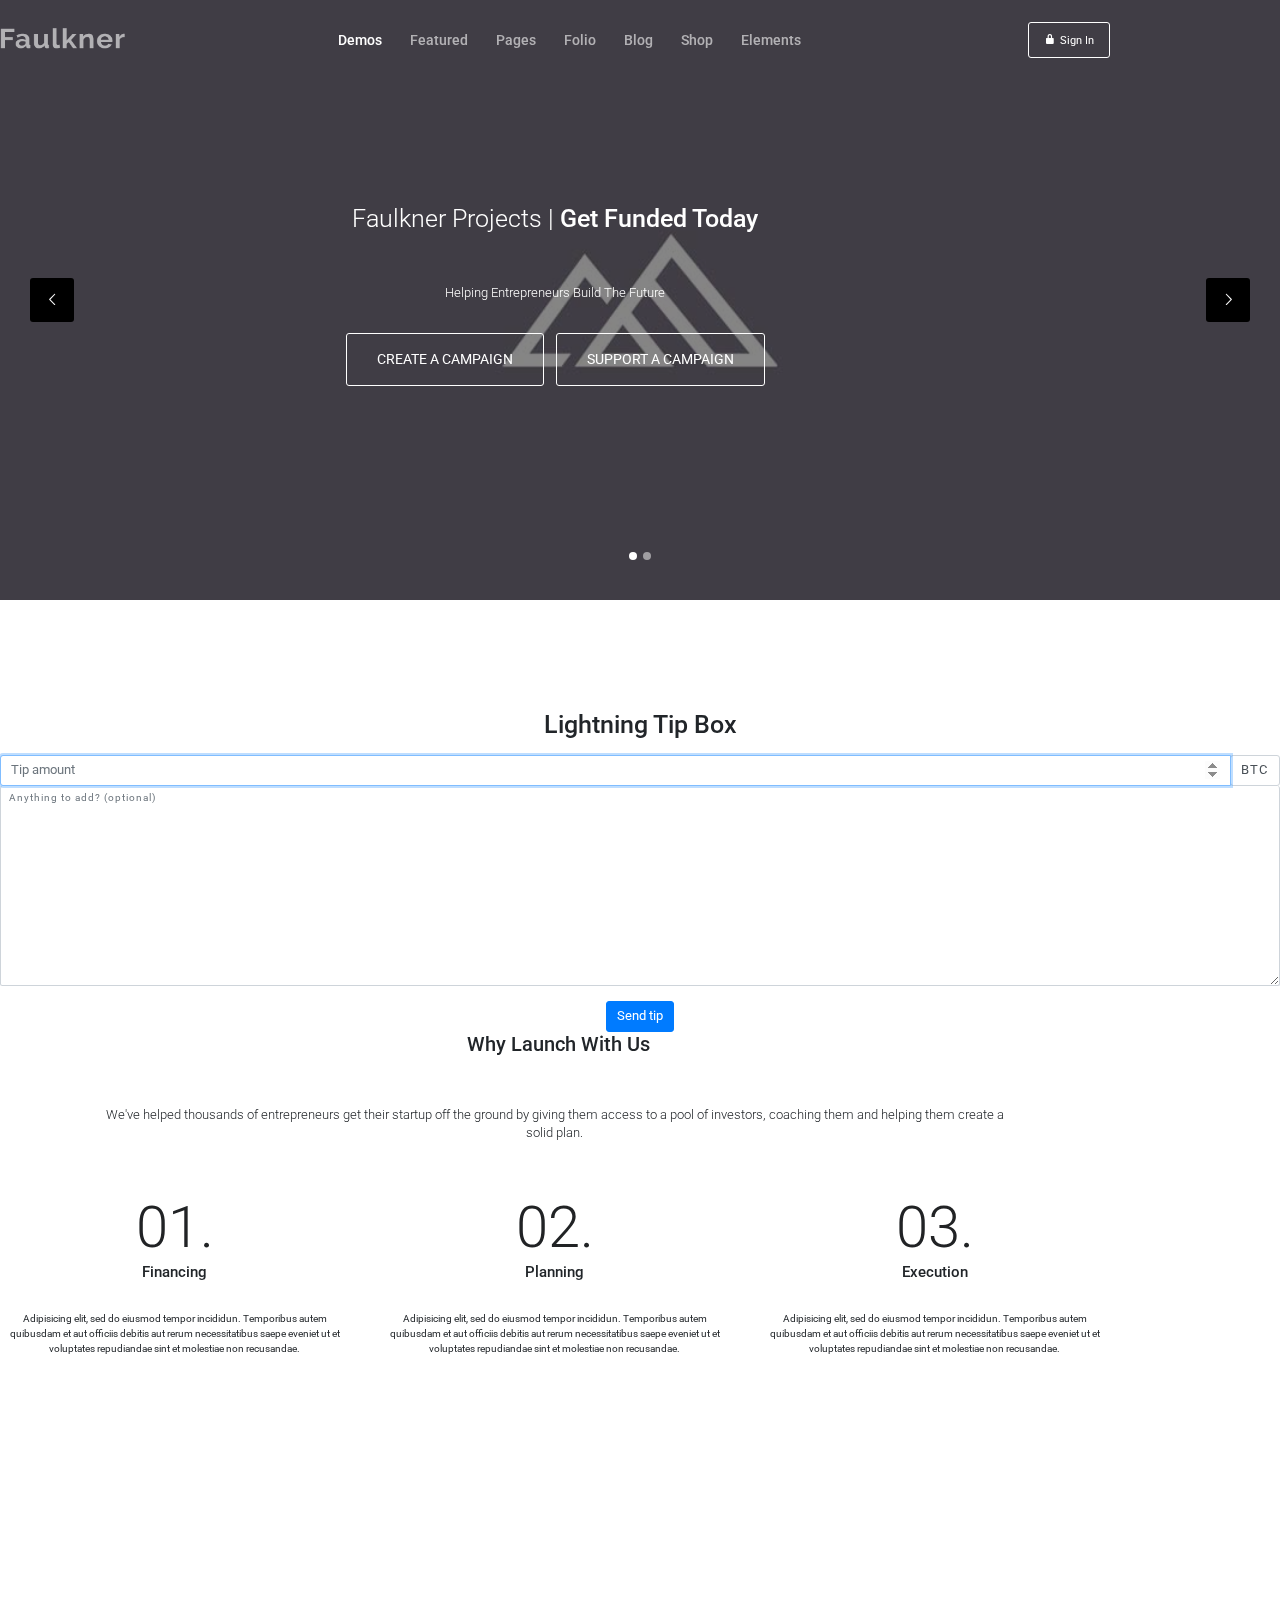
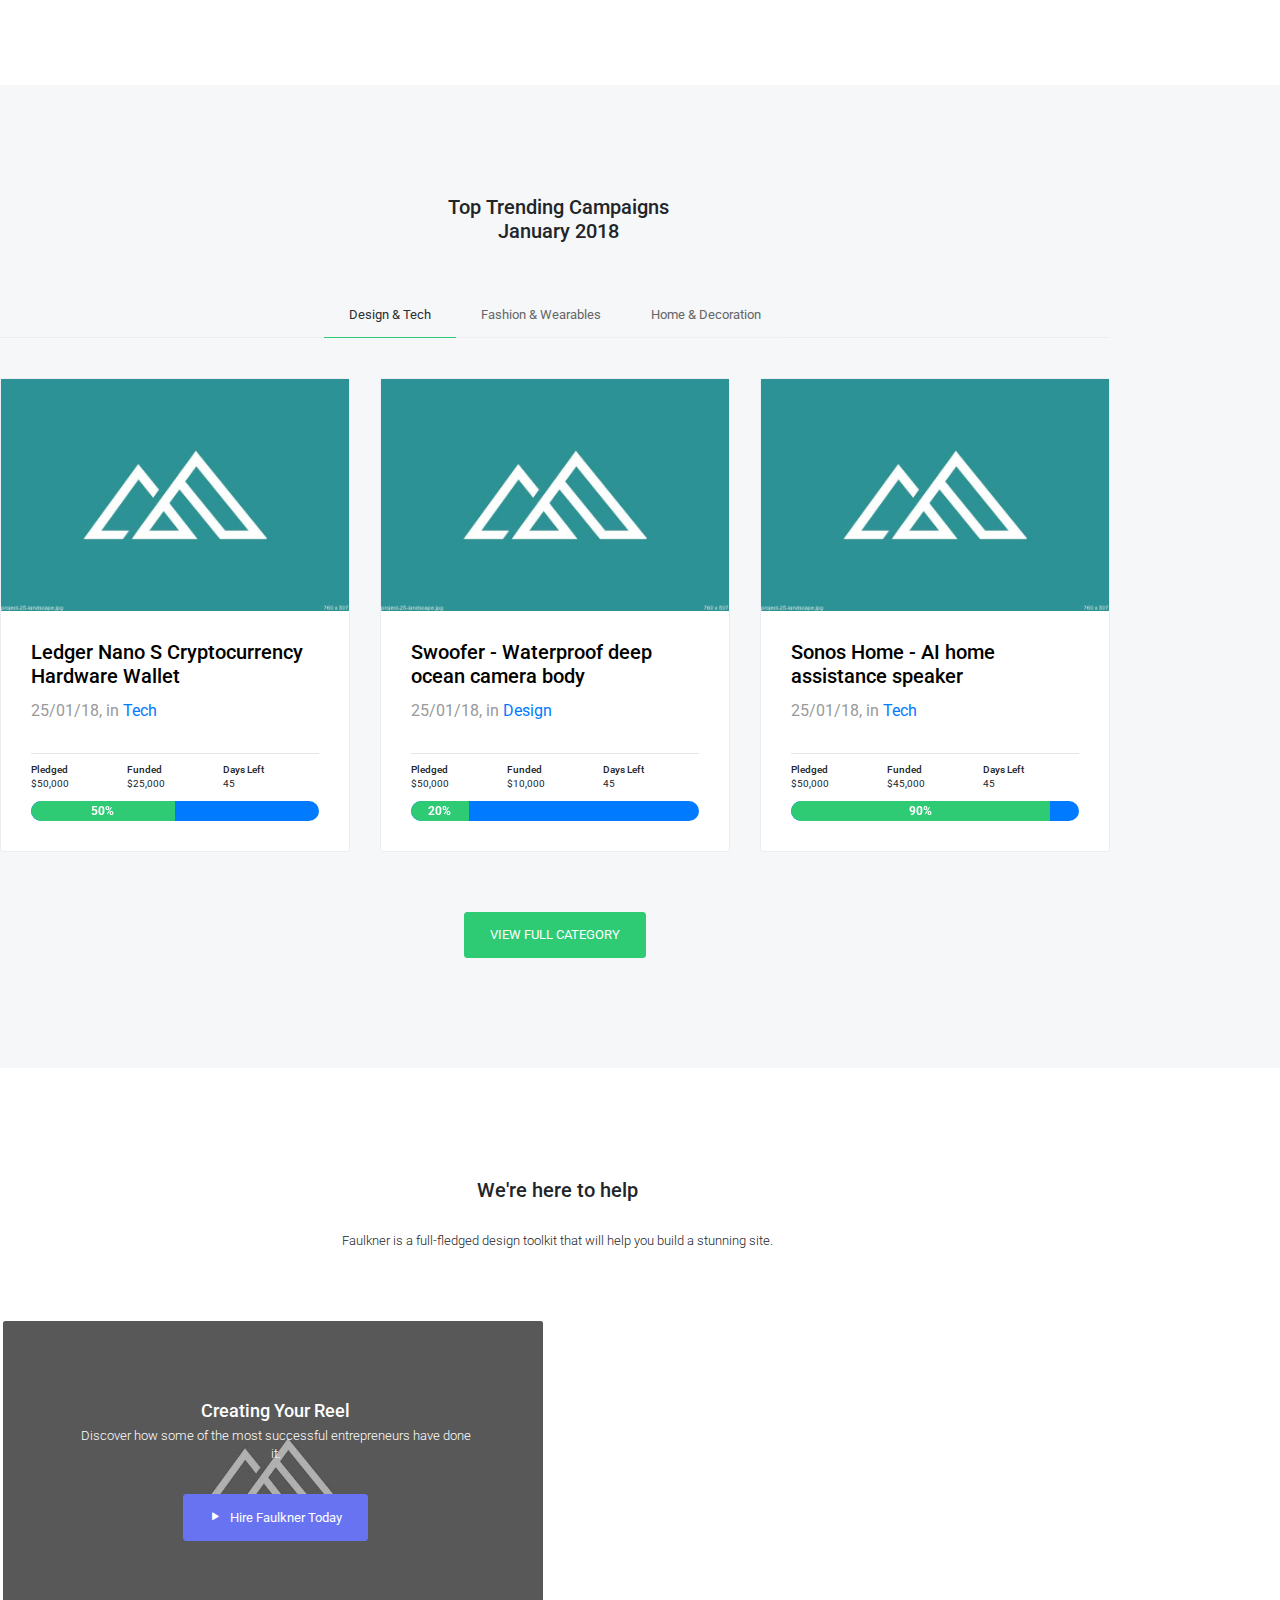
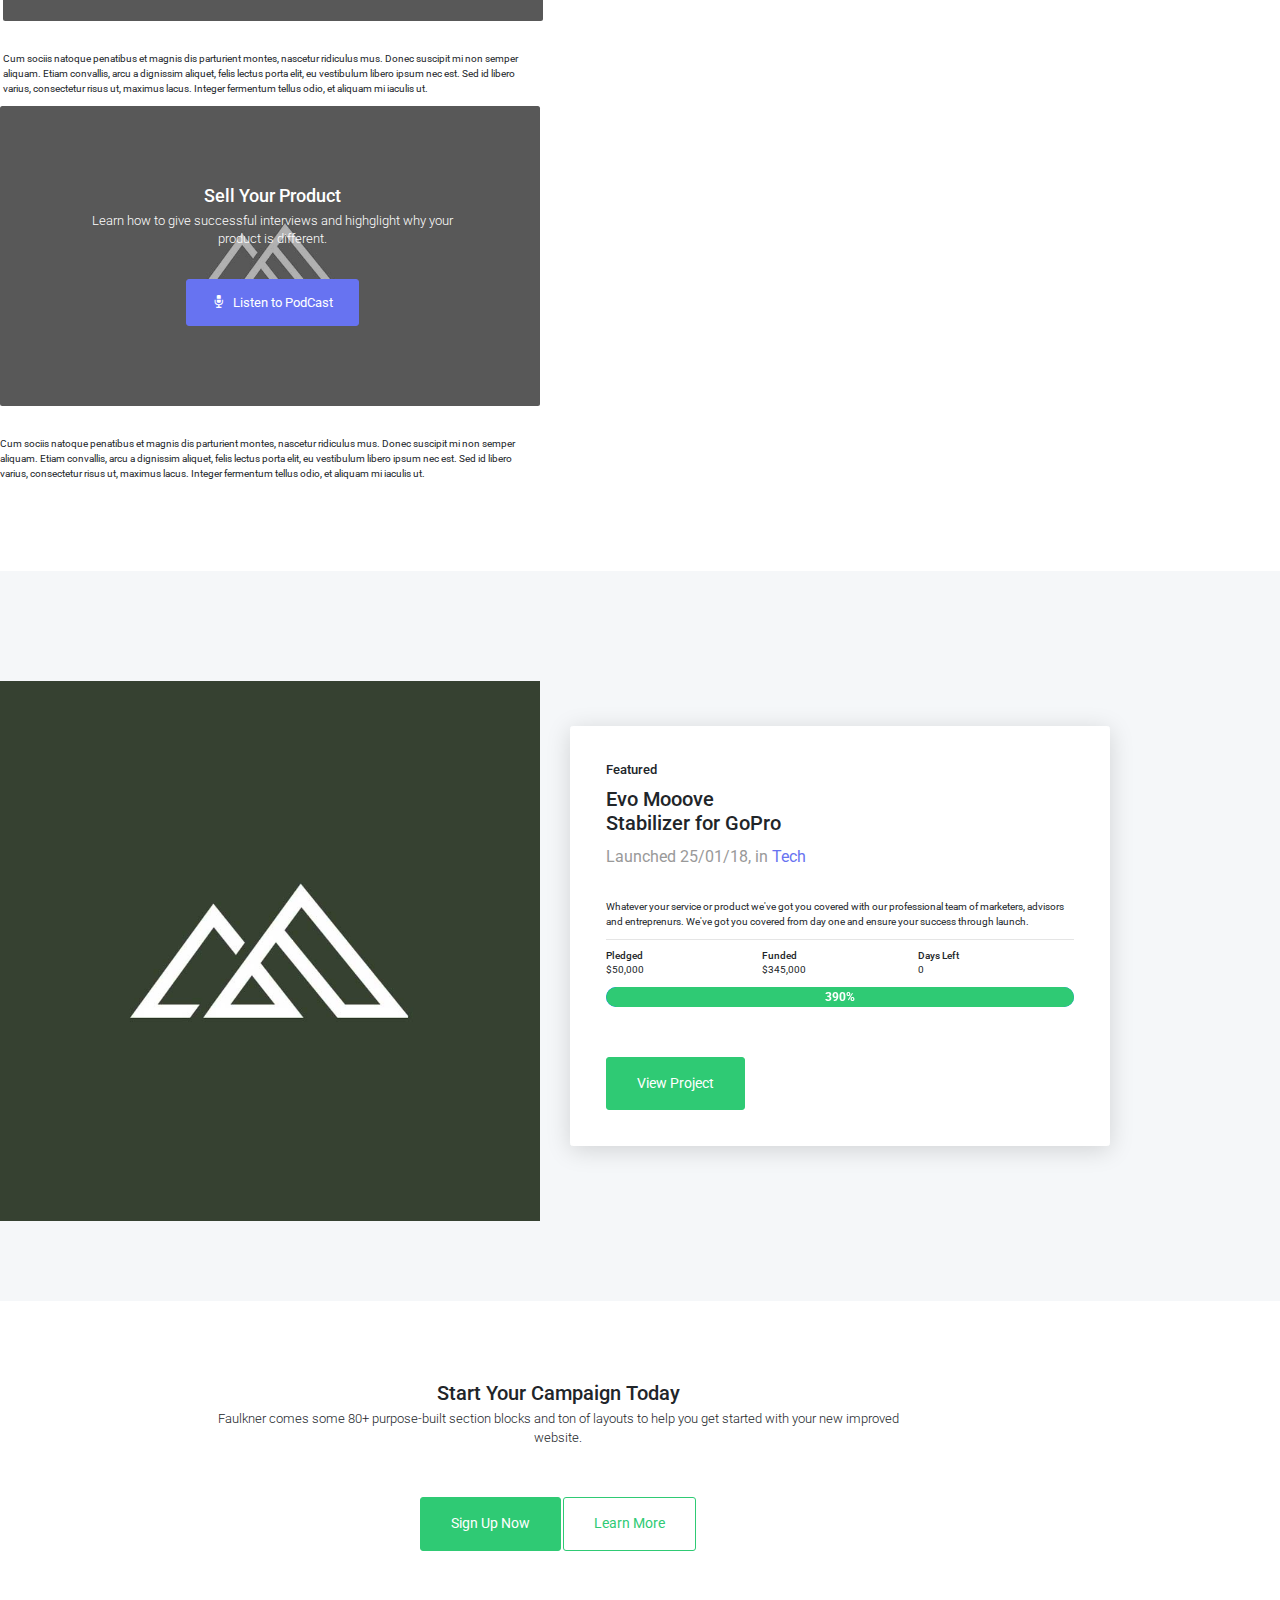
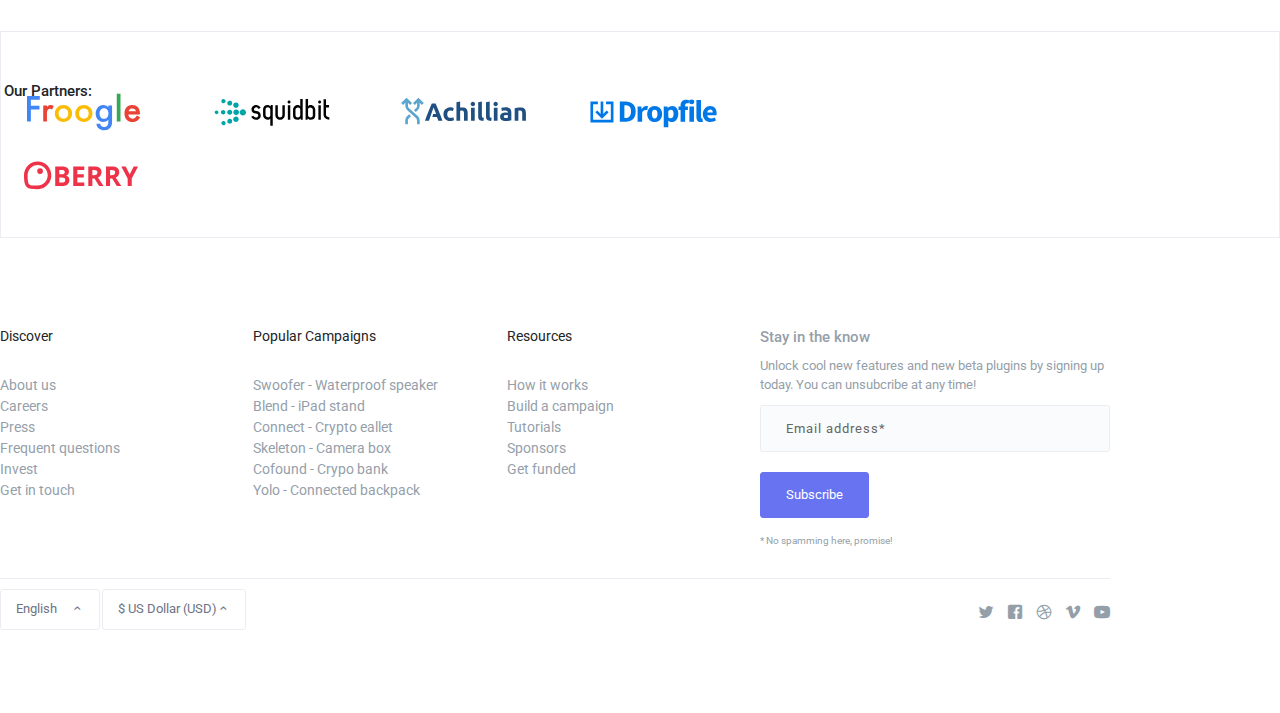
==== commit f9c9ee8f: "added lighting box and render of html" ====
--- a/index.html
+++ b/index.html
@@ -24,6 +24,7 @@
 	<!-- Css -->
 	<link rel="stylesheet" href="css/core.min.css" />
 	<link rel="stylesheet" href="css/skin.css" />
+    <link rel="stylesheet" href="https://maxcdn.bootstrapcdn.com/bootstrap/4.0.0/css/bootstrap.min.css" integrity="sha384-Gn5384xqQ1aoWXA+058RXPxPg6fy4IWvTNh0E263XmFcJlSAwiGgFAW/dAiS6JXm" crossorigin="anonymous">
 
 	<!--[if lt IE 9]>
     	<script type="text/javascript" src="http://html5shiv.googlecode.com/svn/trunk/html5.js"></script>
@@ -1182,6 +1183,11 @@
 
 				<!-- Service Section -->
 				<div id="services" class="section-block pb-20">
+
+<!-- TODO: start of lightning box -->
+<div class="justify-content-center align-self-center text-center mx-auto"><h1 class="mb-4">Lightning Tip Box</h1><form method="post"><input type="hidden" name="_csrf" value="dMempsk9-fWG4vYRyhPU5tt3xJG_xv10AenU"><div class="input-group justify-content-center"><input class="form-control form-control-lg" name="amount" type="number" placeholder="Tip amount" step="0.00000000001" style="width:10em" autofocus="" autocomplete="off" required=""><div class="input-group-append"><select class="form-control form-control-lg" name="currency"><option>BTC</option><option>USD</option><option>EUR</option><option>GBP</option><option>CNY</option><option>JPY</option><option>ILS</option></select></div></div><textarea class="form-control border-top-0" name="info[notes]" rows="3" placeholder="Anything to add? (optional)"></textarea><button class="btn btn-lg btn-primary mt-4" type="submit">Send tip</button></form></div>
+<!-- TODO: end of lightning box -->
+
 					<div class="row">
 						<div class="column width-6 offset-3 center">
 							<h2 class="mb-50">Why Launch <span class="weight-semi-bold">With Us</span></h2>
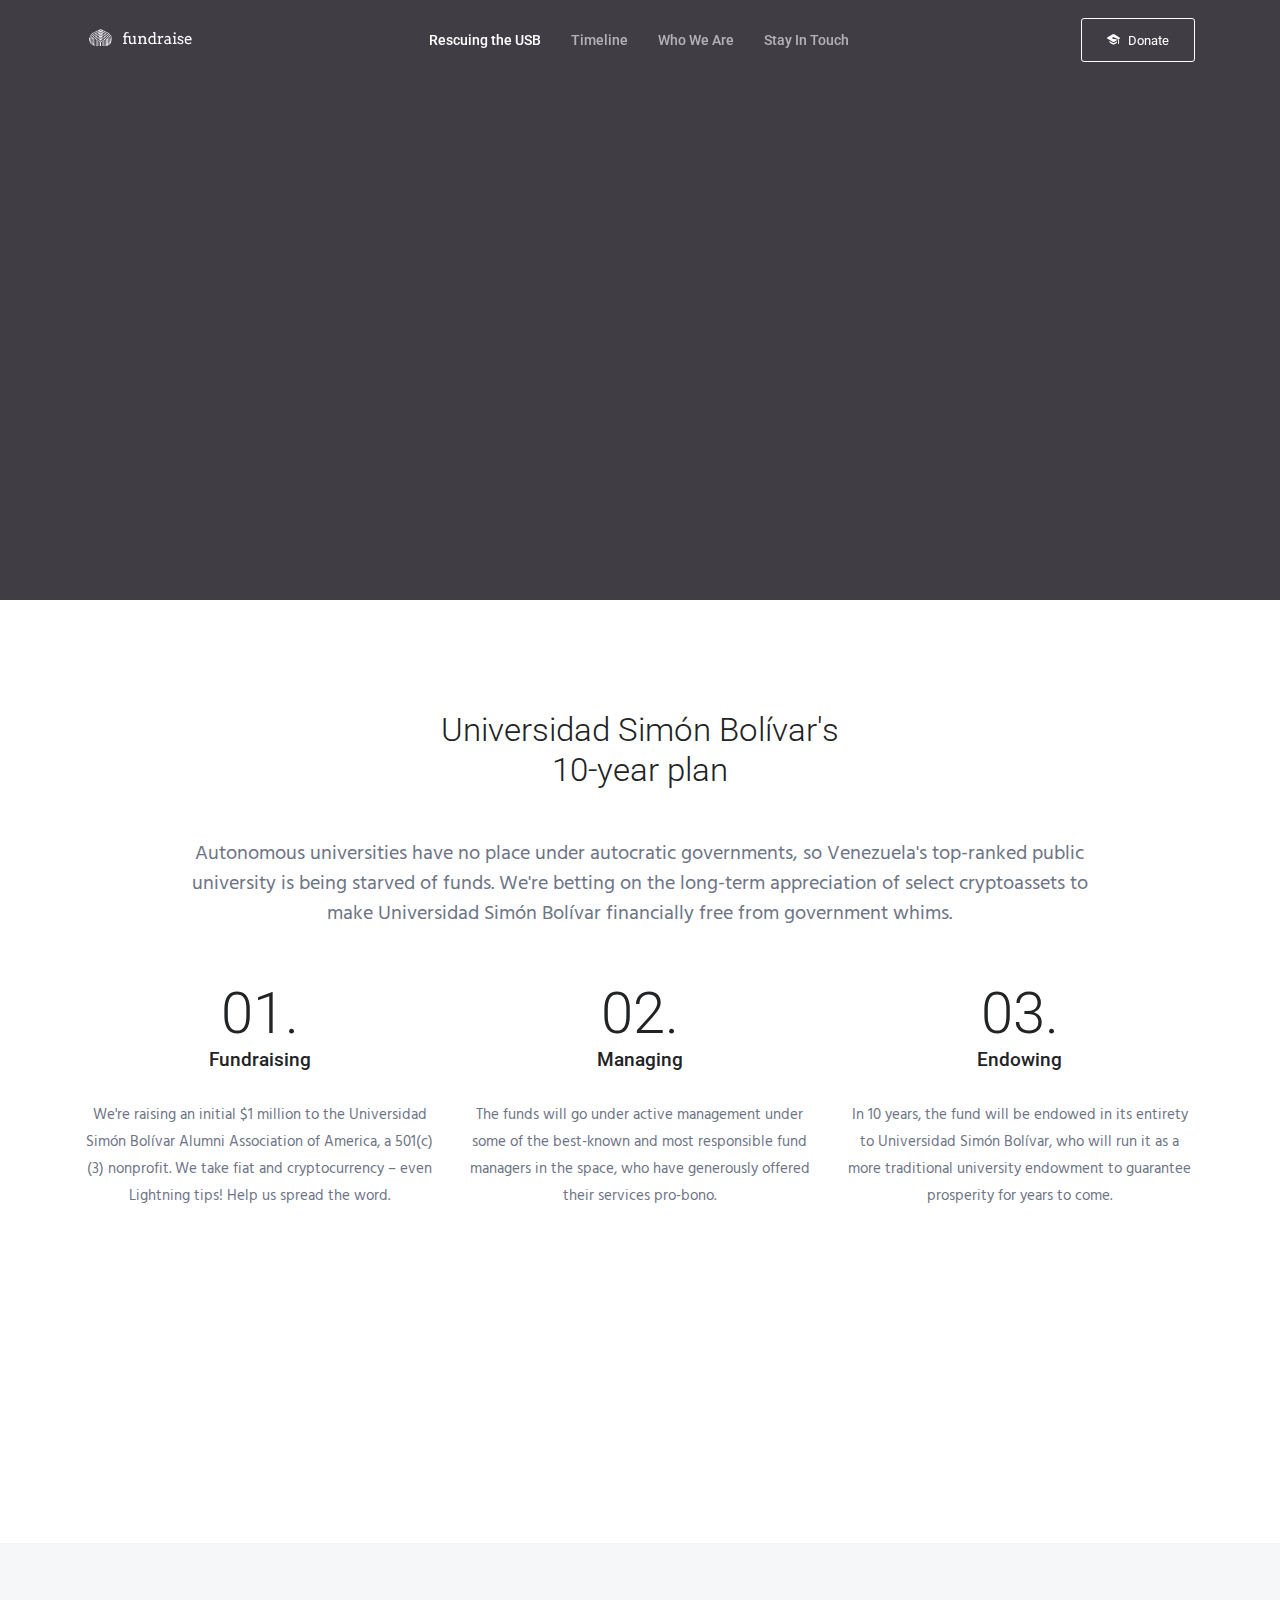
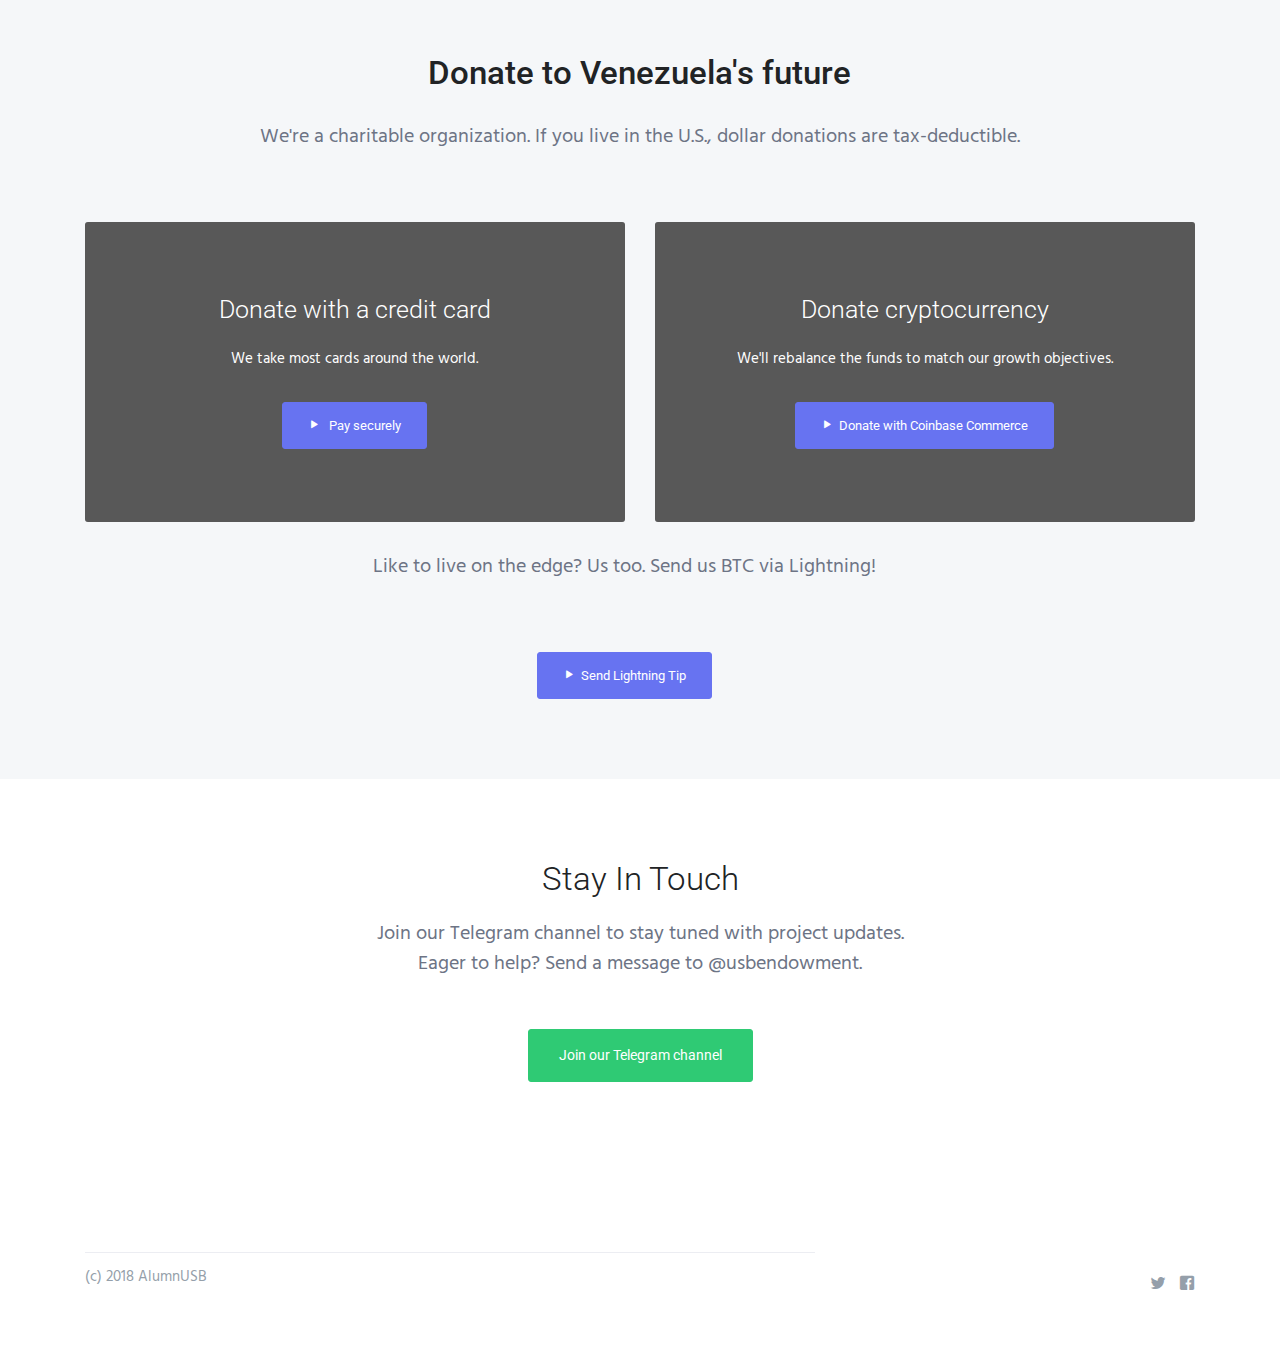
==== commit 2d937aba: "Work on copy" ====
--- a/index.html
+++ b/index.html
@@ -24,7 +24,6 @@
 	<!-- Css -->
 	<link rel="stylesheet" href="css/core.min.css" />
 	<link rel="stylesheet" href="css/skin.css" />
-    <link rel="stylesheet" href="https://maxcdn.bootstrapcdn.com/bootstrap/4.0.0/css/bootstrap.min.css" integrity="sha384-Gn5384xqQ1aoWXA+058RXPxPg6fy4IWvTNh0E263XmFcJlSAwiGgFAW/dAiS6JXm" crossorigin="anonymous">
 
 	<!--[if lt IE 9]>
     	<script type="text/javascript" src="http://html5shiv.googlecode.com/svn/trunk/html5.js"></script>
@@ -44,478 +43,6 @@
 						</a>
 					</div>
 				</div>
-				<nav class="side-navigation nav-block">
-					<ul>
-						<li class="current">
-							<a href="#" class="contains-sub-menu">Demos</a>
-							<ul class="sub-menu">
-								<li>
-									<a href="homepage-consulting.html">Consulting</a>
-								</li>
-								<li class="current">
-									<a href="homepage-crowdfunding.html">Crowdfunding <span class="label rounded bkg-theme color-white pull-right">New</span></a>
-								</li>
-								<li>
-									<a href="homepage-hosting.html">Hosting <span class="label rounded bkg-theme color-white pull-right">New</span></a>
-								</li>
-								<li>
-									<a href="homepage-ico.html">Initial Coin Offering <span class="label rounded bkg-theme color-white pull-right">New</span></a>
-								</li>
-								<li>
-									<a href="homepage-mobile-application.html">Mobile Application</a>
-								</li>
-								<li>
-									<a href="homepage-mobile-application-2.html">Mobile Application 2</a>
-								</li>
-								<li>
-									<a href="homepage-mobile-application-3.html">Mobile Application 3 <span class="label rounded bkg-theme color-white pull-right">New</span></a>
-								</li>
-								<li>
-									<a href="homepage-platform.html">Web Platform</a>
-								</li>
-								<li>
-									<a href="homepage-platform-2.html">Web Platform 2</a>
-								</li>
-								<li>
-									<a href="homepage-product.html">Product</a>
-								</li>
-								<li>
-									<a href="homepage-service.html">Service</a>
-								</li>
-								<li>
-									<a href="homepage-service-2.html">Service 2</a>
-								</li>
-								<li>
-									<a href="homepage-store.html">Store</a>
-								</li>
-								<li>
-									<a href="homepage-web-application.html">Web Application</a>
-								</li>
-								<li>
-									<a href="homepage-web-application-2.html">Web Application 2</a>
-								</li>
-								<li>
-									<a href="homepage-web-application-3.html">Web Application 3</a>
-								</li>
-							</ul>
-						</li>
-						<li>
-							<a href="#" class="contains-sub-menu">Pages</a>
-							<ul class="sub-menu">
-								<li>
-									<a href="#" class="contains-sub-menu">About Pages</a>
-									<ul class="sub-menu">
-										<li>
-											<a href="about-style-one.html">About Original</a>
-										</li>
-										<li>
-											<a href="about-style-two.html">About Style 2</a>
-										</li>
-										<li>
-											<a href="about-style-three.html">About Style 3</a>
-										</li>
-									</ul>
-								</li>
-								<li>
-									<a href="#" class="contains-sub-menu">Service Pages</a>
-									<ul class="sub-menu">
-										<li>
-											<a href="services-style-one.html">Services Original</a>
-										</li>
-										<li>
-											<a href="services-style-two.html">Services Style 2</a>
-										</li>
-										<li>
-											<a href="services-style-three.html">Services Style 3</a>
-										</li>
-									</ul>
-								</li>
-								<li>
-									<a href="#" class="contains-sub-menu">Contact Pages</a>
-									<ul class="sub-menu">
-										<li>
-											<a href="contact-style-one.html">Contact Original</a>
-										</li>
-										<li>
-											<a href="contact-style-two.html">Contact Style 2</a>
-										</li>
-										<li>
-											<a href="contact-style-three.html">Contact Style 3</a>
-										</li>
-									</ul>
-								</li>
-								<li>
-									<a href="#" class="contains-sub-menu">Coming Soon Pages</a>
-									<ul class="sub-menu">
-										<li>
-											<a href="coming-soon-1.html">Coming Soon Original <span class="label rounded bkg-theme color-white pull-right">New</span></a>
-										</li>
-										<li>
-											<a href="coming-soon-2.html">Coming Soon Style 2 <span class="label rounded bkg-theme color-white pull-right">New</span></a>
-										</li>
-										<li>
-											<a href="coming-soon-3.html">Coming Soon Style 3 <span class="label rounded bkg-theme color-white pull-right">New</span></a>
-										</li>
-										<li>
-											<a href="coming-soon-4.html">Coming Soon Style 3 <span class="label rounded bkg-theme color-white pull-right">New</span></a>
-										</li>
-									</ul>
-								</li>
-								<li>
-									<a href="#" class="contains-sub-menu">Login Pages</a>
-									<ul class="sub-menu">
-										<li>
-											<a href="index-login.html">Login Original</a>
-										</li>
-										<li>
-											<a href="index-login-2.html">Login Style 2</a>
-										</li>
-										<li>
-											<a href="index-login-3.html">Login Style 3</a>
-										</li>
-										<li>
-											<a href="index-login-4.html">Login Style 3</a>
-										</li>
-									</ul>
-								</li>
-								<li>
-									<a href="#" class="contains-sub-menu">Register Pages</a>
-									<ul class="sub-menu">
-										<li>
-											<a href="index-register.html">Register Original</a>
-										</li>
-										<li>
-											<a href="index-register-2.html">Register Style 2</a>
-										</li>
-										<li>
-											<a href="index-register-3.html">Register Style 3</a>
-										</li>
-										<li>
-											<a href="index-register-4.html">Register Style 3</a>
-										</li>
-									</ul>
-								</li>
-								<li>
-									<a href="#" class="contains-sub-menu">Error Pages</a>
-									<ul class="sub-menu">
-										<li>
-											<a href="404.html">404 Original</a>
-										</li>
-										<li>
-											<a href="404-2.html">404 Style 2</a>
-										</li>
-										<li>
-											<a href="404-3.html">404 Style 3</a>
-										</li>
-										<li>
-											<a href="500.html">500 Original</a>
-										</li>
-										<li>
-											<a href="500-2.html">500 Style 2</a>
-										</li>
-										<li>
-											<a href="500-3.html">500 Style 3</a>
-										</li>
-									</ul>
-								</li>
-								<li>
-									<a href="maintenance.html">Maintenance</a>
-								</li>
-							</ul>
-						</li>
-						<li>
-							<a href="#" class="contains-sub-menu">Blog</a>
-							<ul class="sub-menu">
-								<li>
-									<a href="blog-wide.html">Blog Index Wide</a>
-								</li>
-								<li>
-									<a href="blog-grid.html">Blog Index Grid</a>
-								</li>
-								<li>
-									<a href="blog-masonry.html">Blog Index Masonry</a>
-								</li>
-								<li>
-									<a href="blog-list.html">Blog Index List</a>
-								</li>
-								<li>
-									<a href="blog-sidebar-right.html">Blog Index Sidebar Right</a>
-								</li>
-								<li>
-									<a href="blog-sidebar-left.html">Blog Index Sidebar Left</a>
-								</li>
-								<li>
-									<a href="blog-single-post.html">Single Post</a>
-								</li>
-								<li>
-									<a href="blog-single-post-sidebar-right.html">Single Post Sidebar Right</a>
-								</li>
-								<li>
-									<a href="blog-single-post-sidebar-left.html">Single Post Sidebar Left</a>
-								</li>
-							</ul>
-						</li>
-						<li>
-							<a href="#" class="contains-sub-menu">Shop</a>
-							<ul class="sub-menu">
-								<li>
-									<a href="#" class="contains-sub-menu">Shop Layouts</a>
-									<ul class="sub-menu">
-										<li>
-											<a href="shop-grid-two-columns.html">Shop Grid Two Columns</a>
-										</li>
-										<li>
-											<a href="shop-grid-three-columns.html">Shop Grid Three Columns</a>
-										</li>
-										<li>
-											<a href="shop-grid-four-columns.html">Shop Grid Four Columns</a>
-										</li>
-									</ul>
-								</li>
-								<li>
-									<a href="#" class="contains-sub-menu">Single Product</a>
-									<ul class="sub-menu">
-										<li>
-											<a href="single-product-device.html">Product Device</a>
-										</li>
-										<li>
-											<a href="single-product-software.html">Product Software</a>
-										</li>
-									</ul>
-								</li>
-								<li>
-									<a href="#" class="contains-sub-menu">Cart</a>
-									<ul class="sub-menu">
-										<li>
-											<a href="cart.html">Cart Style 1</a>
-										</li>
-										<li>
-											<a href="cart-2.html">Cart Style 2</a>
-										</li>
-									</ul>
-								</li>
-								<li>
-									<a href="#" class="contains-sub-menu">Checkout</a>
-									<ul class="sub-menu">
-										<li>
-											<a href="checkout.html">Checkout Style 1</a>
-										</li>
-										<li>
-											<a href="checkout-2.html">Checkout Style 2</a>
-										</li>
-										<li>
-											<a href="checkout-3.html">Checkout Style 3</a>
-										</li>
-									</ul>
-								</li>
-								<li>
-									<a href="#" class="contains-sub-menu">Confirmation</a>
-									<ul class="sub-menu">
-										<li>
-											<a href="confirmation.html">Confirmation Style 1</a>
-										</li>
-										<li>
-											<a href="confirmation-2.html">Confirmation Style 2</a>
-										</li>
-										<li>
-											<a href="confirmation-3.html">Confirmation Style 3</a>
-										</li>
-									</ul>
-								</li>
-							</ul>
-						</li>
-						<li>
-							<a href="#" class="contains-sub-menu">Folio</a>
-							<ul class="sub-menu">
-								<li>
-									<a href="#" class="contains-sub-menu">Fixed Width</a>
-									<ul class="sub-menu">
-										<li>
-											<a href="portfolio-two-columns.html">2 Columns Default</a>
-										</li>
-										<li>
-											<a href="portfolio-two-columns-alt.html">2 Columns Title Below</a>
-										</li>
-										<li>
-											<a href="portfolio-two-columns-alt-2.html">2 Columns Title Over</a>
-										</li>
-										<li>
-											<a href="portfolio-three-columns.html">3 Columns Default</a>
-										</li>
-										<li>
-											<a href="portfolio-three-columns-alt.html">3 Columns Title Below</a>
-										</li>
-										<li>
-											<a href="portfolio-three-columns-alt-2.html">3 Columns Title Over</a>
-										</li>
-									</ul>
-								</li>
-								<li>
-									<a href="#" class="contains-sub-menu">Full Width</a>
-									<ul class="sub-menu">
-										<li>
-											<a href="portfolio-three-columns-full-width.html">3 Columns Default</a>
-										</li>
-										<li>
-											<a href="portfolio-three-columns-full-width-alt.html">3 Columns Title Below</a>
-										</li>
-										<li>
-											<a href="portfolio-three-columns-full-width-alt-2.html">3 Columns Title Over</a>
-										</li>
-										<li>
-											<a href="portfolio-four-columns-masonry-full-width.html">4 Columns Masonry</a>
-										</li>
-										<li>
-											<a href="portfolio-five-columns-masonry-full-width.html">5 Columns Masonry Title Over</a>
-										</li>
-										<li>
-											<a href="portfolio-five-columns-masonry-no-margins-full-width.html">5 Columns Masonry No Margins</a>
-										</li>
-									</ul>
-								</li>
-								<li>
-									<a href="#" class="contains-sub-menu">Project Pages</a>
-									<ul class="sub-menu">
-										<li>
-											<a href="project-style-one.html">Project Style One</a>
-										</li>
-										<li>
-											<a href="project-style-two.html">Project Style Two</a>
-										</li>
-										<li>
-											<a href="project-style-three.html">Project Style Three</a>
-										</li>
-										<li>
-											<a href="project-style-four.html">Project Style Four</a>
-										</li>
-										<li>
-											<a href="project-style-five.html">Project Style Five</a>
-										</li>
-										<li>
-											<a href="project-style-six.html">Project Style Six</a>
-										</li>
-									</ul>
-								</li>
-							</ul>
-						</li>
-						<li>
-							<a href="#" class="contains-sub-menu">Elements</a>
-							<ul class="sub-menu">
-								<li>
-									<a href="#" class="contains-sub-menu">Grid Structure</a>
-									<ul class="sub-menu">
-										<li>
-											<a href="elements-column-structure.html">Column Structure</a>
-										</li>
-										<li>
-											<a href="elements-animation.html">Column &amp; Element Animation</a>
-										</li>
-										<li>
-											<a href="elements-sticky-columns.html">Sticky Columns</a>
-										</li>
-									</ul>
-								</li>
-								<li>
-									<a href="#" class="contains-sub-menu">Media</a>
-									<ul class="sub-menu">
-										<li>
-											<a href="elements-lightbox.html">Lightbox</a>
-										</li>
-										<li>
-											<a href="elements-maps.html">Maps</a>
-										</li>
-										<li>
-											<a href="elements-rollovers.html">Rollovers</a>
-										</li>
-										<li>
-											<a href="elements-video.html">Video</a>
-										</li>
-									</ul>
-								</li>
-								<li>
-									<a href="#" class="contains-sub-menu">Forms</a>
-									<ul class="sub-menu">
-										<li>
-											<a href="elements-forms.html">Contact Forms</a>
-										</li>
-										<li>
-											<a href="elements-signup-forms.html">Subscribe Forms</a>
-										</li>
-									</ul>
-								</li>
-								<li>
-									<a href="#" class="contains-sub-menu">UI</a>
-									<ul class="sub-menu">
-										<li>
-											<a href="elements-accordions.html">Accordions</a>
-										</li>
-										<li>
-											<a href="elements-buttons.html">Buttons</a>
-										</li>
-										<li>
-											<a href="elements-icons.html">Icons</a>
-										</li>
-										<li>
-											<a href="elements-modals.html">Modals</a>
-										</li>
-										<li>
-											<a href="elements-tabs.html">Tabs</a>
-										</li>
-									</ul>
-								</li>
-								<li>
-									<a href="#" class="contains-sub-menu">Sliders</a>
-									<ul class="sub-menu">
-										<li>
-											<a href="elements-slider.html">Full Width Slider</a>
-										</li>
-										<li>
-											<a href="elements-carousel-slider.html">Carousel Slider</a>
-										</li>
-										<li>
-											<a href="elements-logo-slider.html">Logo Slider</a>
-										</li>
-										<li>
-											<a href="elements-team-slider.html">Team Slider</a>
-										</li>
-										<li>
-											<a href="elements-testimonial-slider.html">Testimonial Slider</a>
-										</li>
-										<li>
-											<a href="elements-hero-slider.html">Hero Slider</a>
-										</li>
-									</ul>
-								</li>
-								<li>
-									<a href="#" class="contains-sub-menu">Other Elements</a>
-									<ul class="sub-menu">
-										<li>
-											<a href="elements-testimonials.html">Testimonials</a>
-										</li>
-										<li>
-											<a href="elements-boxes.html">Boxes</a>
-										</li>
-										<li>
-											<a href="elements-color-swatches.html">Color Swatches</a>
-										</li>
-										<li>
-											<a href="elements-feature-columns.html">Feature Columns</a>
-										</li>
-										<li>
-											<a href="elements-progress-bars.html">Progress Bars</a>
-										</li>
-										<li>
-											<a href="elements-pricing-tables.html">Pricing Tables</a>
-										</li>
-										<li>
-											<a href="elements-typography.html">Typography</a>
-										</li>
-									</ul>
-								</li>
-							</ul>
-						</li>
-					</ul>
-				</nav>
 				<div class="side-navigation-footer">
 					<p class="copyright no-margin-bottom">&copy; 2017 ThemeMountain.</p>
 				</div>
@@ -565,7 +92,7 @@
 										<!-- Dropdown Login -->
 										<div class="v-align-middle">
 											<div class="dropdown">
-												<a href="#" class="button small rounded no-page-fade no-margin-bottom"><span class="icon-lock left"></span>Sign In</a>
+												<a href="#" class="button rounded no-page-fade no-margin-bottom"><span class="icon-graduation-cap left"></span> Donate</a>
 												<div class="dropdown-list custom-content">
 													<h5>Access Your Account</h5>
 													<div class="login-form-container">
@@ -601,524 +128,21 @@
 											</div>
 										</div>
 									</li>
-									<li class="aux-navigation hide">
-										<!-- Aux Navigation -->
-										<a href="#" class="navigation-show side-nav-show nav-icon">
-											<span class="icon-menu"></span>
-										</a>
-									</li>
 								</ul>
 							</nav>
 							<nav class="navigation nav-block primary-navigation nav-center">
 								<ul>
-									<li class="current contains-sub-menu">
-										<a href="index.html">Demos</a>
-										<ul class="sub-menu">
-											<li>
-												<a href="homepage-consulting.html">Consulting</a>
-											</li>
-											<li class="current">
-												<a href="homepage-crowdfunding.html">Crowdfunding <span class="label rounded bkg-theme color-white pull-right">New</span></a>
-											</li>
-											<li>
-												<a href="homepage-hosting.html">Hosting <span class="label rounded bkg-theme color-white pull-right">New</span></a>
-											</li>
-											<li>
-												<a href="homepage-ico.html">Initial Coin Offering <span class="label rounded bkg-theme color-white pull-right">New</span></a>
-											</li>
-											<li>
-												<a href="homepage-mobile-application.html">Mobile Application</a>
-											</li>
-											<li>
-												<a href="homepage-mobile-application-2.html">Mobile Application 2</a>
-											</li>
-											<li>
-												<a href="homepage-mobile-application-3.html">Mobile Application 3 <span class="label rounded bkg-theme color-white pull-right">New</span></a>
-											</li>
-											<li>
-												<a href="homepage-platform.html">Web Platform</a>
-											</li>
-											<li>
-												<a href="homepage-platform-2.html">Web Platform 2</a>
-											</li>
-											<li>
-												<a href="homepage-product.html">Product</a>
-											</li>
-											<li>
-												<a href="homepage-service.html">Service</a>
-											</li>
-											<li>
-												<a href="homepage-service-2.html">Service 2</a>
-											</li>
-											<li>
-												<a href="homepage-store.html">Store</a>
-											</li>
-											<li>
-												<a href="homepage-web-application.html">Web Application</a>
-											</li>
-											<li>
-												<a href="homepage-web-application-2.html">Web Application 2</a>
-											</li>
-											<li>
-												<a href="homepage-web-application-3.html">Web Application 3</a>
-											</li>
-										</ul>
-									</li>
-									<li class="contains-sub-menu">
-										<a href="about-style-one.html">Featured</a>
-										<div class="sub-menu custom-content">
-											<ul class="bkg-white">
-												<li>
-													<div class="feature-column left medium">
-														<span class="feature-icon icon-cog color-theme"></span>
-														<div class="feature-text">
-															<h6 class="text-uppercase mb-10">Customise to your liking</h6>
-															<p>Use feature columns to highlight key information of one or multiple sections.</p>
-														</div>
-													</div>
-												</li>
-												<li>
-													<div class="feature-column left medium">
-														<span class="feature-icon icon-crop color-theme"></span>
-														<div class="feature-text">
-															<h6 class="text-uppercase mb-10">Multiple layouts</h6>
-															<p>Use feature columns to highlight key information of one or multiple sections.</p>
-														</div>
-													</div>
-												</li>
-												<li>
-													<div class="feature-column left medium">
-														<span class="feature-icon icon-fingerprint color-theme"></span>
-														<div class="feature-text">
-															<h6 class="text-uppercase mb-10">Give it your identity</h6>
-															<p>Use feature columns to highlight key information of one or multiple sections.</p>
-														</div>
-													</div>
-												</li>
-											</ul>
-											<ul class="bkg-grey-ultralight center">
-												<li>
-													<a href="#" class="button rounded medium full-width text-small text-uppercase bkg-green bkg-hover-green color-white color-hover-white">
-														Discover Our Platform
-													</a>
-												</li>
-											</ul>
-										</div>
+									<li class="current">
+										<a href="#">Rescuing the USB</a>
 									</li>
 									<li>
-										<a href="about-style-one.html">Pages</a>
-										<ul class="sub-menu">
-											<li class="contains-sub-menu">
-												<a href="about-style-one.html">About</a>
-												<ul class="sub-menu">
-													<li>
-														<a href="about-style-one.html">About Original</a>
-													</li>
-													<li>
-														<a href="about-style-two.html">About Style 2</a>
-													</li>
-													<li>
-														<a href="about-style-three.html">About Style 3</a>
-													</li>
-												</ul>
-											</li>
-											<li class="contains-sub-menu">
-												<a href="services-style-one.html">Services Original</a>
-												<ul class="sub-menu">
-													<li>
-														<a href="services-style-one.html">Services Original</a>
-													</li>
-													<li>
-														<a href="services-style-two.html">Services Style 2</a>
-													</li>
-													<li>
-														<a href="services-style-three.html">Services Style 3</a>
-													</li>
-												</ul>
-											</li>
-											<li class="contains-sub-menu">
-												<a href="contact-style-one.html">Contact Original</a>
-												<ul class="sub-menu">
-													<li>
-														<a href="contact-style-one.html">Contact Original</a>
-													</li>
-													<li>
-														<a href="contact-style-two.html">Contact Style 2</a>
-													</li>
-													<li>
-														<a href="contact-style-three.html">Contact Style 3</a>
-													</li>
-												</ul>
-											</li>
-											<li class="contains-sub-menu">
-												<a href="coming-soon-1.html">Coming Soon Pages</a>
-												<ul class="sub-menu">
-													<li>
-														<a href="coming-soon-1.html">Coming Soon Original <span class="label rounded bkg-theme color-white pull-right">New</span></a>
-													</li>
-													<li>
-														<a href="coming-soon-2.html">Coming Soon Style 2 <span class="label rounded bkg-theme color-white pull-right">New</span></a>
-													</li>
-													<li>
-														<a href="coming-soon-3.html">Coming Soon Style 3 <span class="label rounded bkg-theme color-white pull-right">New</span></a>
-													</li>
-													<li>
-														<a href="coming-soon-4.html">Coming Soon Style 4 <span class="label rounded bkg-theme color-white pull-right">New</span></a>
-													</li>
-												</ul>
-											</li>
-											<li class="contains-sub-menu">
-												<a href="index-login.html">Login Pages</a>
-												<ul class="sub-menu">
-													<li>
-														<a href="index-login.html">Login Original</a>
-													</li>
-													<li>
-														<a href="index-login-2.html">Login Style 2</a>
-													</li>
-													<li>
-														<a href="index-login-3.html">Login Style 3</a>
-													</li>
-													<li>
-														<a href="index-login-4.html">Login Style 3</a>
-													</li>
-												</ul>
-											</li>
-											<li class="contains-sub-menu">
-												<a href="index-register.html">Register Pages</a>
-												<ul class="sub-menu">
-													<li>
-														<a href="index-register.html">Register Original</a>
-													</li>
-													<li>
-														<a href="index-register-2.html">Register Style 2</a>
-													</li>
-													<li>
-														<a href="index-register-3.html">Register Style 3</a>
-													</li>
-													<li>
-														<a href="index-register-4.html">Register Style 3</a>
-													</li>
-												</ul>
-											</li>
-											<li class="contains-sub-menu">
-												<a href="404.html">Error Pages</a>
-												<ul class="sub-menu">
-													<li>
-														<a href="404.html">404 Original</a>
-													</li>
-													<li>
-														<a href="404-2.html">404 Style 2</a>
-													</li>
-													<li>
-														<a href="404-3.html">404 Style 3</a>
-													</li>
-													<li>
-														<a href="500.html">500 Original</a>
-													</li>
-													<li>
-														<a href="500-2.html">500 Style 2</a>
-													</li>
-													<li>
-														<a href="500-3.html">500 Style 3</a>
-													</li>
-												</ul>
-											</li>
-											<li>
-												<a href="maintenance.html">Maintenance</a>
-											</li>
-										</ul>
-									</li>
-									<li class="contains-mega-sub-menu">
-										<a href="portfolio-three-columns.html">Folio</a>
-										<ul class="mega-sub-menu">
-											<li>
-												<a href="portfolio-three-columns.html">Fixed Width</a>
-												<ul>
-													<li>
-														<a href="portfolio-two-columns.html">2 Columns Default</a>
-													</li>
-													<li>
-														<a href="portfolio-two-columns-alt.html">2 Columns Title Below</a>
-													</li>
-													<li>
-														<a href="portfolio-two-columns-alt-2.html">2 Columns Title Over</a>
-													</li>
-													<li>
-														<a href="portfolio-three-columns.html">3 Columns Default</a>
-													</li>
-													<li>
-														<a href="portfolio-three-columns-alt.html">3 Columns Title Below</a>
-													</li>
-													<li>
-														<a href="portfolio-three-columns-alt-2.html">3 Columns Title Over</a>
-													</li>
-												</ul>
-											</li>
-											<li>
-												<a href="portfolio-three-columns-full-width.html">Full Width</a>
-												<ul>
-													<li>
-														<a href="portfolio-three-columns-full-width.html">3 Columns Default</a>
-													</li>
-													<li>
-														<a href="portfolio-three-columns-full-width-alt.html">3 Columns Title Below</a>
-													</li>
-													<li>
-														<a href="portfolio-three-columns-full-width-alt-2.html">3 Columns Title Over</a>
-													</li>
-													<li>
-														<a href="portfolio-four-columns-masonry-full-width.html">4 Columns Masonry</a>
-													</li>
-													<li>
-														<a href="portfolio-five-columns-masonry-full-width.html">5 Columns Masonry Title Over</a>
-													</li>
-													<li>
-														<a href="portfolio-five-columns-masonry-no-margins-full-width.html">5 Columns Masonry No Margins</a>
-													</li>
-												</ul>
-											</li>
-											<li>
-												<a href="project-style-one.html">Project Pages</a>
-												<ul>
-													<li>
-														<a href="project-style-one.html">Project Style One</a>
-													</li>
-													<li>
-														<a href="project-style-two.html">Project Style Two</a>
-													</li>
-													<li>
-														<a href="project-style-three.html">Project Style Three</a>
-													</li>
-													<li>
-														<a href="project-style-four.html">Project Style Four</a>
-													</li>
-													<li>
-														<a href="project-style-five.html">Project Style Five</a>
-													</li>
-													<li>
-														<a href="project-style-six.html">Project Style Six</a>
-													</li>
-												</ul>
-											</li>
-										</ul>
+										<a href="#">Timeline</a>
 									</li>
 									<li>
-										<a href="blog-wide.html">Blog</a>
-										<ul class="sub-menu">
-											<li>
-												<a href="blog-wide.html">Blog Index Wide</a>
-											</li>
-											<li>
-												<a href="blog-grid.html">Blog Index Grid</a>
-											</li>
-											<li>
-												<a href="blog-masonry.html">Blog Index Masonry</a>
-											</li>
-											<li>
-												<a href="blog-list.html">Blog Index List</a>
-											</li>
-											<li>
-												<a href="blog-sidebar-right.html">Blog Index Sidebar Right</a>
-											</li>
-											<li>
-												<a href="blog-sidebar-left.html">Blog Index Sidebar Left</a>
-											</li>
-											<li>
-												<a href="blog-single-post.html">Single Post</a>
-											</li>
-											<li>
-												<a href="blog-single-post-sidebar-right.html">Single Post Sidebar Right</a>
-											</li>
-											<li>
-												<a href="blog-single-post-sidebar-left.html">Single Post Sidebar Left</a>
-											</li>
-										</ul>
+										<a href="#">Who We Are</a>
 									</li>
 									<li>
-										<a href="shop-grid-three-columns.html">Shop</a>
-										<ul class="sub-menu">
-											<li class="contains-sub-menu">
-												<a href="shop-grid-three-columns.html">Shop Layouts</a>
-												<ul class="sub-menu">
-													<li>
-														<a href="shop-grid-two-columns.html">Shop Grid Two Columns</a>
-													</li>
-													<li>
-														<a href="shop-grid-three-columns.html">Shop Grid Three Columns</a>
-													</li>
-													<li>
-														<a href="shop-grid-four-columns.html">Shop Grid Four Columns</a>
-													</li>
-												</ul>
-											</li>
-											<li class="contains-sub-menu">
-												<a href="single-product-device.html">Single Product</a>
-												<ul class="sub-menu">
-													<li>
-														<a href="single-product-device.html">Product Device</a>
-													</li>
-													<li>
-														<a href="single-product-software.html">Product Software</a>
-													</li>
-												</ul>
-											</li>
-											<li class="contains-sub-menu">
-												<a href="cart.html">Cart</a>
-												<ul class="sub-menu">
-													<li>
-														<a href="cart.html">Cart Style 1</a>
-													</li>
-													<li>
-														<a href="cart-2.html">Cart Style 2</a>
-													</li>
-												</ul>
-											</li>
-											<li class="contains-sub-menu">
-												<a href="checkout.html">Checkout</a>
-												<ul class="sub-menu">
-													<li>
-														<a href="checkout.html">Checkout Style 1</a>
-													</li>
-													<li>
-														<a href="checkout-2.html">Checkout Style 2</a>
-													</li>
-													<li>
-														<a href="checkout-3.html">Checkout Style 3</a>
-													</li>
-												</ul>
-											</li>
-											<li class="contains-sub-menu">
-												<a href="confirmation.html">Confirmation</a>
-												<ul class="sub-menu">
-													<li>
-														<a href="confirmation.html">Confirmation Style 1</a>
-													</li>
-													<li>
-														<a href="confirmation-2.html">Confirmation Style 2</a>
-													</li>
-													<li>
-														<a href="confirmation-3.html">Confirmation Style 3</a>
-													</li>
-												</ul>
-											</li>
-										</ul>
-									</li>
-									<li class="contains-mega-sub-menu">
-										<a href="elements-accordions.html">Elements</a>
-										<ul class="mega-sub-menu">
-											<li>
-												<a href="elements-column-structure.html">Grid Structure</a>
-												<ul>
-													<li>
-														<a href="elements-column-structure.html">Column Structure</a>
-													</li>
-													<li>
-														<a href="elements-animation.html">Column &amp; Element Animation</a>
-													</li>
-													<li>
-														<a href="elements-sticky-columns.html">Sticky Columns</a>
-													</li>
-												</ul>
-											</li>
-											<li>
-												<a href="elements-lightbox.html">Media</a>
-												<ul>
-													<li>
-														<a href="elements-lightbox.html">Lightbox</a>
-													</li>
-													<li>
-														<a href="elements-maps.html">Maps</a>
-													</li>
-													<li>
-														<a href="elements-rollovers.html">Rollovers</a>
-													</li>
-													<li>
-														<a href="elements-video.html">Video</a>
-													</li>
-												</ul>
-											</li>
-											<li>
-												<a href="elements-forms.html">Forms</a>
-												<ul>
-													<li>
-														<a href="elements-forms.html">Contact Forms</a>
-													</li>
-													<li>
-														<a href="elements-signup-forms.html">Subscribe Forms</a>
-													</li>
-												</ul>
-											</li>
-											<li>
-												<a href="elements-accordions.html">UI</a>
-												<ul>
-													<li>
-														<a href="elements-accordions.html">Accordions</a>
-													</li>
-													<li>
-														<a href="elements-buttons.html">Buttons</a>
-													</li>
-													<li>
-														<a href="elements-icons.html">Icons</a>
-													</li>
-													<li>
-														<a href="elements-modals.html">Modals</a>
-													</li>
-													<li>
-														<a href="elements-tabs.html">Tabs</a>
-													</li>
-												</ul>
-											</li>
-											<li>
-												<a href="elements-slider.html">Sliders</a>
-												<ul>
-													<li>
-														<a href="elements-slider.html">Full Width Slider</a>
-													</li>
-													<li>
-														<a href="elements-carousel-slider.html">Carousel Slider</a>
-													</li>
-													<li>
-														<a href="elements-logo-slider.html">Logo Slider</a>
-													</li>
-													<li>
-														<a href="elements-team-slider.html">Team Slider</a>
-													</li>
-													<li>
-														<a href="elements-testimonial-slider.html">Testimonial Slider</a>
-													</li>
-													<li>
-														<a href="elements-hero-slider.html">Hero Slider</a>
-													</li>
-												</ul>
-											</li>
-											<li>
-												<a href="elements-testimonials.html">Other Elements</a>
-												<ul>
-													<li>
-														<a href="elements-testimonials.html">Testimonials</a>
-													</li>
-													<li>
-														<a href="elements-boxes.html">Boxes</a>
-													</li>
-													<li>
-														<a href="elements-color-swatches.html">Color Swatches</a>
-													</li>
-													<li>
-														<a href="elements-feature-columns.html">Feature Columns</a>
-													</li>
-													<li>
-														<a href="elements-progress-bars.html">Progress Bars</a>
-													</li>
-													<li>
-														<a href="elements-pricing-tables.html">Pricing Tables</a>
-													</li>
-													<li>
-														<a href="elements-typography.html">Typography</a>
-													</li>
-												</ul>
-											</li>
-										</ul>
+										<a href="#">Stay In Touch</a>
 									</li>
 								</ul>
 							</nav>
@@ -1141,31 +165,19 @@
 										<div class="row">
 											<div class="column width-12">
 												<h1 class="mb-20">
-													<span class="tms-caption weight-light color-white mb-5" data-no-scale data-animate-in="preset:slideInLeftShort;duration:800ms;delay:300ms;">
-														Faulkner Projects
-													</span>
-													<span class="tms-caption weight-light color-white mb-5 hide-on-mobile" data-no-scale data-animate-in="preset:slideInUpShort;duration:800ms;delay:100ms;">
-														|
-													</span>
-													<span class="tms-caption weight-semi-bold color-white mb-5" data-no-scale data-animate-in="preset:slideInRightShort;duration:800ms;delay:300ms;">
-														Get Funded Today
+													<span class="tms-caption weight-light color-white mb-5" data-no-scale data-animate-in="preset:slideInUpShort;duration:800ms;delay:100ms;">
+                                                        Bet on technology to rescue Venezuela's<br/>top technical university
 													</span>
 												</h1>
-												<p class="tms-caption lead weight-light color-white mb-30" data-no-scale data-animate-in="preset:scaleIn;duration:800ms;delay:500ms;">
-													Helping Entrepreneurs Build The Future
+												<p class="tms-caption lead weight-light color-white mb-30" data-no-scale data-animate-in="preset:slideInUpShort;duration:800ms;delay:1000ms;">
+                                                We're building the world's first cryptoassets fund<br/>entirely endowed to a public higher education institution.
 												</p>
 												<div class="clear"></div>
 												<a href="#services" class="tms-caption scroll-link button rounded large text-small text-uppercase border-white color-white bkg-hover-theme color-hover-white"
 													data-offset="-20"
 													data-animate-in="preset:slideInUpShort;duration:800ms;delay:1000ms;"
 													data-no-scale>
-													Create a Campaign
-												</a>
-												<a href="#services" class="tms-caption scroll-link button rounded large text-small text-uppercase border-white color-white bkg-hover-theme color-hover-white"
-													data-offset="-20"
-													data-animate-in="preset:slideInUpShort;duration:800ms;delay:1000ms;"
-													data-no-scale>
-													Support a Campaign
+													<span class="icon-graduation-cap left"></span> Donate
 												</a>
 											</div>
 										</div>
@@ -1173,9 +185,6 @@
 								</div>
 								<img data-src="images/slider/slide-10-fw-short.jpg" data-retina src="images/blank.png" alt=""/>
 							</li>
-							<li class="tms-slide" data-video data-pause-on-scroll data-animation="slideTopBottom">
-								<iframe src="https://player.vimeo.com/video/204637385??api=1"></iframe>
-							</li>
 						</ul>
 					</div>
 				</div>
@@ -1183,32 +192,27 @@
 
 				<!-- Service Section -->
 				<div id="services" class="section-block pb-20">
-
-<!-- TODO: start of lightning box -->
-<div class="justify-content-center align-self-center text-center mx-auto"><h1 class="mb-4">Lightning Tip Box</h1><form method="post"><input type="hidden" name="_csrf" value="dMempsk9-fWG4vYRyhPU5tt3xJG_xv10AenU"><div class="input-group justify-content-center"><input class="form-control form-control-lg" name="amount" type="number" placeholder="Tip amount" step="0.00000000001" style="width:10em" autofocus="" autocomplete="off" required=""><div class="input-group-append"><select class="form-control form-control-lg" name="currency"><option>BTC</option><option>USD</option><option>EUR</option><option>GBP</option><option>CNY</option><option>JPY</option><option>ILS</option></select></div></div><textarea class="form-control border-top-0" name="info[notes]" rows="3" placeholder="Anything to add? (optional)"></textarea><button class="btn btn-lg btn-primary mt-4" type="submit">Send tip</button></form></div>
-<!-- TODO: end of lightning box -->
-
 					<div class="row">
 						<div class="column width-6 offset-3 center">
-							<h2 class="mb-50">Why Launch <span class="weight-semi-bold">With Us</span></h2>
+                            <h2 class="mb-50">Universidad Simón Bolívar's<br/>10-year plan</h2>
 						</div>
 						<div class="column width-10 offset-1 center">
-							<p class="lead mb-50">We've helped thousands of entrepreneurs get their startup off the ground by giving them access to a pool of investors, coaching them and helping them create a solid plan.</p>
+							<p class="lead mb-50">Autonomous universities have no place under autocratic governments, so Venezuela's top-ranked public university is being starved of funds. We're betting on the long-term appreciation of select cryptoassets to make Universidad Simón Bolívar financially free from government whims.</p>
 						</div>
 						<div class="column width-4 center">
 							<span class="title-large weight-light font-alt-1 color-charcoal-light">01.</span>
-							<h4 class="mb-30 weight-semi-bold">Financing</h4>
-							<p class="mb-50">Adipisicing elit, sed do eiusmod tempor incididun. Temporibus autem quibusdam et aut officiis debitis aut rerum necessitatibus saepe eveniet ut et voluptates repudiandae sint et molestiae non recusandae.</p>
+							<h4 class="mb-30 weight-semi-bold">Fundraising</h4>
+							<p class="mb-50">We're raising an initial $1 million to the Universidad Simón Bolívar Alumni Association of America, a 501(c)(3) nonprofit. We take fiat and cryptocurrency – even Lightning tips! Help us spread the word.</p>
 						</div>
 						<div class="column width-4 center">
 							<span class="title-large weight-light font-alt-1 color-charcoal-light">02.</span>
-							<h4 class="mb-30 weight-semi-bold">Planning</h4>
-							<p>Adipisicing elit, sed do eiusmod tempor incididun. Temporibus autem quibusdam et aut officiis debitis aut rerum necessitatibus saepe eveniet ut et voluptates repudiandae sint et molestiae non recusandae.</p>
+							<h4 class="mb-30 weight-semi-bold">Managing</h4>
+							<p>The funds will go under active management under some of the best-known and most responsible fund managers in the space, who have generously offered their services pro-bono.</p>
 						</div>
 						<div class="column width-4 center">
 							<span class="title-large weight-light font-alt-1 color-charcoal-light">03.</span>
-							<h4 class="mb-30 weight-semi-bold">Execution</h4>
-							<p>Adipisicing elit, sed do eiusmod tempor incididun. Temporibus autem quibusdam et aut officiis debitis aut rerum necessitatibus saepe eveniet ut et voluptates repudiandae sint et molestiae non recusandae.</p>
+							<h4 class="mb-30 weight-semi-bold">Endowing</h4>
+							<p>In 10 years, the fund will be endowed in its entirety to Universidad Simón Bolívar, who will run it as a more traditional university endowment to guarantee prosperity for years to come.</p>
 						</div>
 					</div>
 				</div>
@@ -1223,9 +227,9 @@
 									<div class="stat box medium rounded bkg-green color-white">
 										<div class="stat-inner">
 											<p class="counter">
-												<span class="stat-counter" data-count-from="800" data-count-to="897">800</span> Thousand
+												$<span class="stat-counter" data-count-from="60" data-count-to="103">60</span>,000
 											</p>
-											<p class="description opacity-07">Projects Backers</p>
+											<p class="description opacity-07">Funds raised in 2017 by AlumnUSB</p>
 										</div>
 									</div>
 								</div>
@@ -1233,20 +237,20 @@
 									<div class="stat box medium rounded bkg-green color-white">
 										<div class="stat-inner">
 											<p class="counter">
-												<span class="stat-counter" data-count-from="200" data-count-to="340">300</span> Thousand
+												$1.<span class="stat-counter" data-count-from="0" data-count-to="3">1</span> million
 											</p>
-											<p class="description opacity-07">Funded Projects</p>
-										</div>
+											<p class="description opacity-07">State funding to USB in 2017</p>
+                                        </div>
 									</div>
 								</div>
 								<div class="grid-item">
 									<div class="stat box medium rounded bkg-green color-white">
 										<div class="stat-inner">
 											<p class="counter">
-												$<span class="stat-counter" data-count-from="500" data-count-to="660">600</span> Million
+												$<span class="stat-counter" data-count-from="1" data-count-to="32">1</span> million
 											</p>
-											<p class="description opacity-07">In Project Capital</p>
-										</div>
+											<p class="description opacity-07">Budget for USB's optimal operation in 2017</p>
+                                        </div>
 									</div>
 								</div>
 							</div>
@@ -1255,493 +259,13 @@
 				</div>
 				<!-- Stats 3 Section End -->
 
-				<!-- Tabs Button Nav -->
-				<div class="section-block replicable-content bkg-grey-ultralight">
-					<div class="row">
-						<div class="column width-8 offset-2 center">
-							<h2 class="mb-0">Top Trending Campaigns</h2>
-							<h2 class="weight-semi-bold mb-50">January 2018</h2>
-						</div>
-						<div class="column width-12">
-							<div class="tabs line-nav medium center">
-								<ul class="tab-nav">
-									<li class="active">
-										<a href="#tabs-1-pane-1">Design &amp; Tech</a>
-									</li>
-									<li>
-										<a href="#tabs-1-pane-2">Fashion &amp; Wearables</a>
-									</li>
-									<li>
-										<a href="#tabs-1-pane-3">Home &amp; Decoration</a>
-									</li>
-								</ul>
-								<div class="tab-panes">
-									<div id="tabs-1-pane-1" class="active animate">
-										<div class="tab-content">
-											<div class="blog-masonry">
-												<div class="row">
-													<div class="column width-12">
-														<div class="row flex grid content-grid-3">
-															<div class="grid-item grid-sizer">
-																<article class="post">
-																	<div class="post-content with-background left">
-																		<div class="post-media">
-																			<div class="thumbnail img-scale-in" data-hover-easing="easeInOut" data-hover-speed="700" data-hover-bkg-color="#ffffff" data-hover-bkg-opacity="0.9">
-																				<a class="overlay-link" href="blog-single-post-sidebar-right.html">
-																					<img src="images/portfolio/grid/large-margins/project-27-landscape.jpg" alt=""/>
-																					<span class="overlay-info">
-																						<span>
-																							<span>
-																								Read Full Article
-																							</span>
-																						</span>
-																					</span>
-																				</a>
-																			</div>
-																		</div>
-																		<h2 class="post-title"><a href="blog-single-post-sidebar-right.html">Ledger Nano S Cryptocurrency Hardware Wallet</a></h2>
-																		<div class="post-info">
-																			<span class="post-date">25/01/18</span>, in <span class="post-category"><a href="#">Tech</a></span>
-																		</div>
-																		<hr>
-																		<ul class="list-unstyled list-horizontal list-funding flex left mb-10">
-																			<li class="amount-pledged">
-																				<h6 class="mb-0">Pledged</h6>
-																				<span class="amount">$50,000</span>
-																			</li>
-																			<li class="amount-funded">
-																				<h6 class="mb-0">Funded</h6>
-																				<span class="amount">$25,000</span>
-																			</li>
-																			<li class="days">
-																				<h6 class="mb-0">Days Left</h6>
-																				<span class="amount">45</span>
-																			</li>
-																		</ul>
-																		<div class="progress-bar pill medium bkg-grey-ultralight">
-																			<div class="bar bkg-green color-white percent-50">
-																				50%
-																			</div>
-																		</div>
-																	</div>
-																</article>
-															</div>
-															<div class="grid-item">
-																<article class="post">
-																	<div class="post-content with-background left">
-																		<div class="post-media">
-																			<div class="thumbnail img-scale-in" data-hover-easing="easeInOut" data-hover-speed="700" data-hover-bkg-color="#ffffff" data-hover-bkg-opacity="0.9">
-																				<a class="overlay-link" href="blog-single-post-sidebar-right.html">
-																					<img src="images/portfolio/grid/large-margins/project-28-landscape.jpg" alt=""/>
-																					<span class="overlay-info">
-																						<span>
-																							<span>
-																								Read Full Article
-																							</span>
-																						</span>
-																					</span>
-																				</a>
-																			</div>
-																		</div>
-																		<h2 class="post-title"><a href="blog-single-post-sidebar-right.html">Swoofer - Waterproof deep ocean camera body</a></h2>
-																		<div class="post-info">
-																			<span class="post-date">25/01/18</span>, in <span class="post-category"><a href="#">Design</a></span>
-																		</div>
-																		<hr>
-																		<ul class="list-unstyled list-horizontal list-funding flex left mb-10">
-																			<li class="amount-pledged">
-																				<h6 class="mb-0">Pledged</h6>
-																				<span class="amount">$50,000</span>
-																			</li>
-																			<li class="amount-funded">
-																				<h6 class="mb-0">Funded</h6>
-																				<span class="amount">$10,000</span>
-																			</li>
-																			<li class="days">
-																				<h6 class="mb-0">Days Left</h6>
-																				<span class="amount">45</span>
-																			</li>
-																		</ul>
-																		<div class="progress-bar pill medium bkg-grey-ultralight">
-																			<div class="bar bkg-green color-white percent-20">
-																				20%
-																			</div>
-																		</div>
-																	</div>
-																</article>
-															</div>
-															<div class="grid-item">
-																<article class="post">
-																	<div class="post-content with-background left">
-																		<div class="post-media">
-																			<div class="thumbnail img-scale-in" data-hover-easing="easeInOut" data-hover-speed="700" data-hover-bkg-color="#ffffff" data-hover-bkg-opacity="0.9">
-																				<a class="overlay-link" href="blog-single-post-sidebar-right.html">
-																					<img src="images/portfolio/grid/large-margins/project-29-landscape.jpg" alt=""/>
-																					<span class="overlay-info">
-																						<span>
-																							<span>
-																								Read Full Article
-																							</span>
-																						</span>
-																					</span>
-																				</a>
-																			</div>
-																		</div>
-																		<h2 class="post-title"><a href="blog-single-post-sidebar-right.html">Sonos Home - AI home assistance speaker</a></h2>
-																		<div class="post-info">
-																			<span class="post-date">25/01/18</span>, in <span class="post-category"><a href="#">Tech</a></span>
-																		</div>
-																		<hr>
-																		<ul class="list-unstyled list-horizontal list-funding flex left mb-10">
-																			<li class="amount-pledged">
-																				<h6 class="mb-0">Pledged</h6>
-																				<span class="amount">$50,000</span>
-																			</li>
-																			<li class="amount-funded">
-																				<h6 class="mb-0">Funded</h6>
-																				<span class="amount">$45,000</span>
-																			</li>
-																			<li class="days">
-																				<h6 class="mb-0">Days Left</h6>
-																				<span class="amount">45</span>
-																			</li>
-																		</ul>
-																		<div class="progress-bar pill medium bkg-grey-ultralight">
-																			<div class="bar bkg-green color-white percent-90">
-																				90%
-																			</div>
-																		</div>
-																	</div>
-																</article>
-															</div>
-														</div>
-													</div>
-												</div>
-												<div class="row">
-													<div class="column width-12 mt-30">
-														<a href="#" class="button rounded medium bkg-green bkg-hover-green color-white color-hover-white text-small text-uppercase">
-															View Full Category
-														</a>
-													</div>
-												</div>
-											</div>
-										</div>
-									</div>
-									<div id="tabs-1-pane-2">
-										<div class="tab-content">
-											<div class="blog-masonry">
-												<div class="row">
-													<div class="column width-12">
-														<div class="row grid content-grid-3">
-															<div class="grid-item grid-sizer">
-																<article class="post">
-																	<div class="post-content with-background left">
-																		<div class="post-media">
-																			<div class="thumbnail img-scale-in" data-hover-easing="easeInOut" data-hover-speed="700" data-hover-bkg-color="#ffffff" data-hover-bkg-opacity="0.9">
-																				<a class="overlay-link" href="blog-single-post-sidebar-right.html">
-																					<img src="images/portfolio/grid/large-margins/project-30-landscape.jpg" alt=""/>
-																					<span class="overlay-info">
-																						<span>
-																							<span>
-																								Read Full Article
-																							</span>
-																						</span>
-																					</span>
-																				</a>
-																			</div>
-																		</div>
-																		<h2 class="post-title"><a href="blog-single-post-sidebar-right.html">Sucros - Apple watch bracelet with glucose monitor</a></h2>
-																		<div class="post-info">
-																			<span class="post-date">25/01/18</span>, in <span class="post-category"><a href="#">Fashion</a>,<a href="#">Wearables</a></span>
-																		</div>
-																		<hr>
-																		<ul class="list-unstyled list-horizontal list-funding flex left mb-10">
-																			<li class="amount-pledged">
-																				<h6 class="mb-0">Pledged</h6>
-																				<span class="amount">$50,000</span>
-																			</li>
-																			<li class="amount-funded">
-																				<h6 class="mb-0">Funded</h6>
-																				<span class="amount">$25,000</span>
-																			</li>
-																			<li class="days">
-																				<h6 class="mb-0">Days Left</h6>
-																				<span class="amount">45</span>
-																			</li>
-																		</ul>
-																		<div class="progress-bar pill medium bkg-grey-ultralight">
-																			<div class="bar bkg-green color-white percent-80">
-																				80%
-																			</div>
-																		</div>
-																	</div>
-																</article>
-															</div>
-															<div class="grid-item">
-																<article class="post">
-																	<div class="post-content with-background left">
-																		<div class="post-media">
-																			<div class="thumbnail img-scale-in" data-hover-easing="easeInOut" data-hover-speed="700" data-hover-bkg-color="#ffffff" data-hover-bkg-opacity="0.9">
-																				<a class="overlay-link" href="blog-single-post-sidebar-right.html">
-																					<img src="images/portfolio/grid/large-margins/project-31-landscape.jpg" alt=""/>
-																					<span class="overlay-info">
-																						<span>
-																							<span>
-																								Read Full Article
-																							</span>
-																						</span>
-																					</span>
-																				</a>
-																			</div>
-																		</div>
-																		<h2 class="post-title"><a href="blog-single-post-sidebar-right.html">Zoom - Low cost VR Headset with remote control</a></h2>
-																		<div class="post-info">
-																			<span class="post-date">25/01/18</span>, in <span class="post-category"><a href="#">Wearables</a></span>
-																		</div>
-																		<hr>
-																		<ul class="list-unstyled list-horizontal list-funding flex left mb-10">
-																			<li class="amount-pledged">
-																				<h6 class="mb-0">Pledged</h6>
-																				<span class="amount">$50,000</span>
-																			</li>
-																			<li class="amount-funded">
-																				<h6 class="mb-0">Funded</h6>
-																				<span class="amount">$25,000</span>
-																			</li>
-																			<li class="days">
-																				<h6 class="mb-0">Days Left</h6>
-																				<span class="amount">45</span>
-																			</li>
-																		</ul>
-																		<div class="progress-bar pill medium bkg-grey-ultralight">
-																			<div class="bar bkg-green color-white percent-80">
-																				80%
-																			</div>
-																		</div>
-																	</div>
-																</article>
-															</div>
-															<div class="grid-item">
-																<article class="post">
-																	<div class="post-content with-background left">
-																		<div class="post-media">
-																			<div class="thumbnail img-scale-in" data-hover-easing="easeInOut" data-hover-speed="700" data-hover-bkg-color="#ffffff" data-hover-bkg-opacity="0.9">
-																				<a class="overlay-link" href="blog-single-post-sidebar-right.html">
-																					<img src="images/portfolio/grid/large-margins/project-32-landscape.jpg" alt=""/>
-																					<span class="overlay-info">
-																						<span>
-																							<span>
-																								Read Full Article
-																							</span>
-																						</span>
-																					</span>
-																				</a>
-																			</div>
-																		</div>
-																		<h2 class="post-title"><a href="blog-single-post-sidebar-right.html">SmartPack - Connected backpack with built-in speakers</a></h2>
-																		<div class="post-info">
-																			<span class="post-date">25/01/18</span>, in <span class="post-category"><a href="#">Fashion</a></span>
-																		</div>
-																		<hr>
-																		<ul class="list-unstyled list-horizontal list-funding flex left mb-10">
-																			<li class="amount-pledged">
-																				<h6 class="mb-0">Pledged</h6>
-																				<span class="amount">$50,000</span>
-																			</li>
-																			<li class="amount-funded">
-																				<h6 class="mb-0">Funded</h6>
-																				<span class="amount">$25,000</span>
-																			</li>
-																			<li class="days">
-																				<h6 class="mb-0">Days Left</h6>
-																				<span class="amount">45</span>
-																			</li>
-																		</ul>
-																		<div class="progress-bar pill medium bkg-grey-ultralight">
-																			<div class="bar bkg-green color-white percent-80">
-																				80%
-																			</div>
-																		</div>
-																	</div>
-																</article>
-															</div>
-														</div>
-													</div>
-												</div>
-												<div class="row">
-													<div class="column width-12">
-														<a href="#" class="button rounded medium bkg-green bkg-hover-green color-white color-hover-white text-small text-uppercase">
-															View Full Category
-														</a>
-													</div>
-												</div>
-											</div>
-										</div>
-									</div>
-									<div id="tabs-1-pane-3">
-										<div class="tab-content">
-											<div class="blog-masonry">
-												<div class="row">
-													<div class="column width-12">
-														<div class="row grid content-grid-3">
-															<div class="grid-item grid-sizer">
-																<article class="post">
-																	<div class="post-content with-background left">
-																		<div class="post-media">
-																			<div class="thumbnail img-scale-in" data-hover-easing="easeInOut" data-hover-speed="700" data-hover-bkg-color="#ffffff" data-hover-bkg-opacity="0.9">
-																				<a class="overlay-link" href="blog-single-post-sidebar-right.html">
-																					<img src="images/portfolio/grid/large-margins/project-33-landscape.jpg" alt=""/>
-																					<span class="overlay-info">
-																						<span>
-																							<span>
-																								Read Full Article
-																							</span>
-																						</span>
-																					</span>
-																				</a>
-																			</div>
-																		</div>
-																		<h2 class="post-title"><a href="blog-single-post-sidebar-right.html">Heckton - 3D printed resin design chair</a></h2>
-																		<div class="post-info">
-																			<span class="post-date">25/01/18</span>, in <span class="post-category"><a href="#">Furniture</a></span>
-																		</div>
-																		<hr>
-																		<ul class="list-unstyled list-horizontal list-funding flex left mb-10">
-																			<li class="amount-pledged">
-																				<h6 class="mb-0">Pledged</h6>
-																				<span class="amount">$50,000</span>
-																			</li>
-																			<li class="amount-funded">
-																				<h6 class="mb-0">Funded</h6>
-																				<span class="amount">$25,000</span>
-																			</li>
-																			<li class="days">
-																				<h6 class="mb-0">Days Left</h6>
-																				<span class="amount">45</span>
-																			</li>
-																		</ul>
-																		<div class="progress-bar pill medium bkg-grey-ultralight">
-																			<div class="bar bkg-green color-white percent-50">
-																				50%
-																			</div>
-																		</div>
-																	</div>
-																</article>
-															</div>
-															<div class="grid-item">
-																<article class="post">
-																	<div class="post-content with-background left">
-																		<div class="post-media">
-																			<div class="thumbnail img-scale-in" data-hover-easing="easeInOut" data-hover-speed="700" data-hover-bkg-color="#ffffff" data-hover-bkg-opacity="0.9">
-																				<a class="overlay-link" href="blog-single-post-sidebar-right.html">
-																					<img src="images/portfolio/grid/large-margins/project-34-landscape.jpg" alt=""/>
-																					<span class="overlay-info">
-																						<span>
-																							<span>
-																								Read Full Article
-																							</span>
-																						</span>
-																					</span>
-																				</a>
-																			</div>
-																		</div>
-																		<h2 class="post-title"><a href="blog-single-post-sidebar-right.html">Flat - Ergonomic wooden keyboard rest</a></h2>
-																		<div class="post-info">
-																			<span class="post-date">25/01/18</span>, in <span class="post-category"><a href="#">Accessories</a></span>
-																		</div>
-																		<hr>
-																		<ul class="list-unstyled list-horizontal list-funding flex left mb-10">
-																			<li class="amount-pledged">
-																				<h6 class="mb-0">Pledged</h6>
-																				<span class="amount">$50,000</span>
-																			</li>
-																			<li class="amount-funded">
-																				<h6 class="mb-0">Funded</h6>
-																				<span class="amount">$10,000</span>
-																			</li>
-																			<li class="days">
-																				<h6 class="mb-0">Days Left</h6>
-																				<span class="amount">45</span>
-																			</li>
-																		</ul>
-																		<div class="progress-bar pill medium bkg-grey-ultralight">
-																			<div class="bar bkg-green color-white percent-20">
-																				20%
-																			</div>
-																		</div>
-																	</div>
-																</article>
-															</div>
-															<div class="grid-item">
-																<article class="post">
-																	<div class="post-content with-background left">
-																		<div class="post-media">
-																			<div class="thumbnail img-scale-in" data-hover-easing="easeInOut" data-hover-speed="700" data-hover-bkg-color="#ffffff" data-hover-bkg-opacity="0.9">
-																				<a class="overlay-link" href="blog-single-post-sidebar-right.html">
-																					<img src="images/portfolio/grid/large-margins/project-35-landscape.jpg" alt=""/>
-																					<span class="overlay-info">
-																						<span>
-																							<span>
-																								Read Full Article
-																							</span>
-																						</span>
-																					</span>
-																				</a>
-																			</div>
-																		</div>
-																		<h2 class="post-title"><a href="blog-single-post-sidebar-right.html">iMac Pro, the most powerful Mac ever, arrives this December</a></h2>
-																		<div class="post-info">
-																			<span class="post-date">25/01/18</span>, in <span class="post-category"><a href="#">Tech</a></span>
-																		</div>
-																		<hr>
-																		<ul class="list-unstyled list-horizontal list-funding flex left mb-10">
-																			<li class="amount-pledged">
-																				<h6 class="mb-0">Pledged</h6>
-																				<span class="amount">$50,000</span>
-																			</li>
-																			<li class="amount-funded">
-																				<h6 class="mb-0">Funded</h6>
-																				<span class="amount">$45,000</span>
-																			</li>
-																			<li class="days">
-																				<h6 class="mb-0">Days Left</h6>
-																				<span class="amount">45</span>
-																			</li>
-																		</ul>
-																		<div class="progress-bar pill medium bkg-grey-ultralight">
-																			<div class="bar bkg-green color-white percent-90">
-																				90%
-																			</div>
-																		</div>
-																	</div>
-																</article>
-															</div>
-														</div>
-													</div>
-												</div>
-												<div class="row">
-													<div class="column width-12">
-														<a href="#" class="button rounded medium bkg-green bkg-hover-green color-white color-hover-white text-small text-uppercase">
-															View Full Category
-														</a>
-													</div>
-												</div>
-											</div>
-										</div>
-									</div>
-								</div>
-							</div>
-						</div>
-					</div>
-				</div>
-				<!-- Tabs Button Nav End -->
-
 				<!-- Content Section -->
-				<div class="section-block replicable-content">
+				<div class="section-block bkg-grey-ultralight replicable-content">
 					<div class="row">
 						<div class="column width-10 offset-1 center">
-							<h2 class="mb-30">We're here <span class="weight-semi-bold">to help</span></h2>
-							<p class="lead mb-70">Faulkner is a full-fledged design toolkit that will help you build a stunning site.</p>
+							<h2 class="mb-30"><span class="weight-semi-bold">Donate to Venezuela's future</span></h2>
+                            <p class="lead mb-70">We're a charitable organization. If you live in the U.S., dollar donations are tax-deductible.</p>
+
 						</div>
 					</div>
 					<div class="row one-column-on-tablet">
@@ -1752,15 +276,14 @@
 									<div class="caption-over-inner center color-white">
 										<div class="row">
 											<div class="column width-10 offset-1">
-												<h3>Creating Your Reel</h3>
-												<p class="lead">Discover how some of the most successful entrepreneurs have done it.</p>
-												<a href="#" class="button rounded medium no-margins bkg-theme bkg-hover-theme color-white color-hover-white mb-0 fade-location"><span class="icon-play left"></span> Hire Faulkner Today</a>
+												<h3>Donate with a credit card</h3>
+												<p>We take most cards around the world.</p>
+												<a href="#" class="button rounded medium no-margins bkg-theme bkg-hover-theme color-white color-hover-white mb-0 fade-location"><span class="icon-play left"></span> Pay securely</a>
 											</div>
 										</div>
 									</div>
 								</div>
 							</div>
-							<p>Cum sociis natoque penatibus et magnis dis parturient montes, nascetur ridiculus mus. Donec suscipit mi non semper aliquam. Etiam convallis, arcu a dignissim aliquet, felis lectus porta elit, eu vestibulum libero ipsum nec est. Sed id libero varius, consectetur risus ut, maximus lacus. Integer fermentum tellus odio, et aliquam mi iaculis ut.</p>
 						</div>
 						<div class="column width-6 v-align-middle">
 							<div class="thumbnail background-image-container background-cover rounded">
@@ -1769,125 +292,40 @@
 									<div class="caption-over-inner center color-white">
 										<div class="row">
 											<div class="column width-10 offset-1">
-												<h3>Sell Your Product</h3>
-												<p class="lead">Learn how to give successful interviews and highglight why your product is different.</p>
-												<a href="#" class="button rounded medium no-margins bkg-theme bkg-hover-theme color-white color-hover-white mb-0 fade-location"><span class="icon-mic left"></span> Listen to PodCast</a>
+												<h3>Donate cryptocurrency</h3>
+												<p>We'll rebalance the funds to match our growth objectives.</p>
+												<a href="#" class="button rounded medium no-margins bkg-theme bkg-hover-theme color-white color-hover-white mb-0 fade-location"><span class="icon-play left"></span>Donate with Coinbase Commerce</a>
 											</div>
 										</div>
 									</div>
 								</div>
 							</div>
-							<p>Cum sociis natoque penatibus et magnis dis parturient montes, nascetur ridiculus mus. Donec suscipit mi non semper aliquam. Etiam convallis, arcu a dignissim aliquet, felis lectus porta elit, eu vestibulum libero ipsum nec est. Sed id libero varius, consectetur risus ut, maximus lacus. Integer fermentum tellus odio, et aliquam mi iaculis ut.</p>
-						</div>
+						</div>
+                        <div class="row">
+                            <div class="column width-10 offset-1 center">
+                                <p class="lead mb-70">Like to live on the edge? Us too. Send us BTC via Lightning!</p>
+								<a href="#" class="button rounded medium no-margins bkg-theme bkg-hover-theme color-white color-hover-white mb-0 fade-location"><span class="icon-play left"></span>Send Lightning Tip</a>
+
+                            </div>
+                        </div>
 					</div>
 				</div>
 				<!-- Content Section End -->
 
 				<!-- Faq Section -->
-				<div class="section-block replicable-content bkg-grey-ultralight">
-					<div class="row">
-						<div class="column width-12">
-							<article class="post">
-								<div class="row flex one-column-on-tablet">
-									<div class="column width-6 v-align-middle">
-										<div class="post-media">
-											<div class="thumbnail">
-												<img src="images/portfolio/projects/project-7-1.jpg" alt=""/>
-											</div>
-										</div>
-									</div>
-									<div class="column width-6 v-align-middle">
-										<div>
-											<div class="post-content box xlarge rounded bkg-white shadow">
-												<h5 class="post-type mb-10 weight-semi-bold">Featured</h5>
-												<h2 class="post-title">Evo Mooove<br><span class="weight-semi-bold">Stabilizer for GoPro</span></h2>
-												<div class="post-info">
-													Launched <span class="post-date">25/01/18</span>, in <span class="post-category"><a href="#">Tech</a></span>
-												</div>
-												<p>Whatever your service or product we've got you covered with our professional team of marketers, advisors and entreprenurs. We've got you covered from day one and ensure your success through launch. </p>
-												<hr>
-												<ul class="list-unstyled list-horizontal list-funding flex left mb-10">
-													<li class="amount-pledged">
-														<h6 class="mb-0">Pledged</h6>
-														<span class="amount">$50,000</span>
-													</li>
-													<li class="amount-funded">
-														<h6 class="mb-0">Funded</h6>
-														<span class="amount">$345,000</span>
-													</li>
-													<li class="days">
-														<h6 class="mb-0">Days Left</h6>
-														<span class="amount">0</span>
-													</li>
-												</ul>
-												<div class="progress-bar pill medium bkg-grey-ultralight mb-50">
-													<div class="bar bkg-green color-white percent-100">
-														390%
-													</div>
-												</div>
-												<a href="contact-style-one.html" class="button rounded large no-margins bkg-green bkg-hover-green color-white color-hover-white mb-0 fade-location">View Project</a>
-											</div>
-										</div>
-									</div>
-								</div>
-							</article>
-						</div>
-					</div>
-				</div>
 				<!-- Faq Section End -->
 
 				<!-- Custom Call to Action Section -->
 				<div class="section-block pt-80 pb-80 bkg-white">
 					<div class="row">
 						<div class="column width-8 offset-2 center">
-							<h2>Start Your Campaign Today</h2>
-							<p class="lead mb-50">Faulkner comes some 80+ purpose-built section blocks and ton of layouts to help you get started with your new improved website.</p>
-							<a href="contact-style-one.html" class="button rounded large no-margins bkg-green bkg-hover-green color-white color-hover-white mb-0 fade-location">Sign Up Now</a>
-							<a href="contact-style-one.html" class="button rounded large no-margins border-green border-hover-green color-green color-hover-green mb-0 fade-location">Learn More</a>
+							<h2>Stay In Touch</h2>
+							<p class="lead mb-50">Join our Telegram channel to stay tuned with project updates.<br/>Eager to help? Send a message to @usbendowment.</p>
+							<a href="contact-style-one.html" class="button rounded large no-margins bkg-green bkg-hover-green color-white color-hover-white mb-0 fade-location">Join our Telegram channel</a>
 						</div>
 					</div>
 				</div>
 				<!-- Custom Call to Action Section End -->
-
-				<!-- Logo Section 1 -->
-				<div class="section-block logos-1 pt-50 pb-50 border-grey-light">
-					<div class="row">
-						<div class="column width-2 center-on-mobile">
-							<h4 class="mb-0 mb-mobile-30">Our Partners:</h4>
-						</div>
-						<div class="column width-10 center-on-mobile">
-							<div class="row content-grid-5">
-								<div class="grid-item">
-									<a href="#">
-										<img src="images/logos/froogle-logo-grid.svg" alt=""/>
-									</a>
-								</div>
-								<div class="grid-item">
-									<a href="#">
-										<img src="images/logos/squidbit-logo-grid.svg" alt=""/>
-									</a>
-								</div>
-								<div class="grid-item">
-									<a href="#">
-										<img src="images/logos/achillian-logo-grid.svg" alt=""/>
-									</a>
-								</div>
-								<div class="grid-item">
-									<a href="#">
-										<img src="images/logos/dropfile-logo-grid.svg" alt=""/>
-									</a>
-								</div>
-								<div class="grid-item">
-									<a href="#">
-										<img src="images/logos/berry-logo-grid.svg" alt=""/>
-									</a>
-								</div>
-							</div>
-						</div>
-					</div>
-				</div>
-				<!-- Logo Section 1 End -->
-
 			</div>
 			<!-- Content End -->
 
@@ -1896,100 +334,14 @@
 				<div class="footer-top">
 					<div class="row flex">
 						<div class="column width-8">
-							<div class="row flex two-columns-on-tablet">
-								<div class="column width-4">
-									<div class="widget">
-										<h3 class="widget-title mb-30">Discover</h3>
-										<ul>
-											<li><a href="#">About us</a></li>
-											<li><a href="#">Careers</a></li>
-											<li><a href="#">Press</a></li>
-											<li><a href="#">Frequent questions</a></li>
-											<li><a href="#">Invest</a></li>
-											<li><a href="#">Get in touch</a></li>
-										</ul>
-									</div>
-								</div>
-								<div class="column width-4">
-									<div class="widget">
-										<h3 class="widget-title mb-30">Popular Campaigns</h3>
-										<ul>
-											<li><a href="#">Swoofer - Waterproof speaker</a></li>
-											<li><a href="#">Blend - iPad stand</a></li>
-											<li><a href="#">Connect - Crypto eallet</a></li>
-											<li><a href="#">Skeleton - Camera box</a></li>
-											<li><a href="#">Cofound - Crypo bank</a></li>
-											<li><a href="#">Yolo - Connected backpack</a></li>
-										</ul>
-									</div>
-								</div>
-								<div class="column width-4">
-									<div class="widget">
-										<h3 class="widget-title mb-30">Resources</h3>
-										<ul>
-											<li><a href="#">How it works</a></li>
-											<li><a href="#">Build a campaign</a></li>
-											<li><a href="#">Tutorials</a></li>
-											<li><a href="#">Sponsors</a></li>
-											<li><a href="#">Get funded</a></li>
-										</ul>
-									</div>
-								</div>
-							</div>
-						</div>
-						<div class="column width-4">
-							<div class="widget">
-									<div class="signup-form-container">
-									<h4 class="mb-10">Stay in the know</h4>
-									<p>Unlock cool new features and new beta plugins by signing up today. You can unsubcribe at any time!</p>
-									<form class="signup-form" action="php/subscribe.php" method="post" novalidate>
-										<div class="row">
-											<div class="column width-12">
-												<div class="field-wrapper">
-													<input type="email" name="email" class="form-email form-element rounded medium left" placeholder="Email address*" tabindex="2" required>
-												</div>
-											</div>
-											<div class="column width-5">
-												<input type="submit" value="Subscribe" class="form-submit button rounded medium bkg-theme bkg-hover-theme color-white color-hover-white">
-											</div>
-										</div>
-										<input type="text" name="honeypot" class="form-honeypot form-element rounded medium">
-										<div class="form-response show">* No spamming here, promise!</div>
-									</form>
-								</div>
-							</div>
-						</div>
-					</div>
-					<div class="row flex">
-						<div class="column width-12">
-							<hr class="mb-10 mb-mobile-30">
-						</div>
-						<div class="column width-8">
-							<div class="dropdown list-up small inline-block" data-update-selection>
-								<a href="#" class="button rounded center border-grey-light color-grey bkg-hover-theme color-hover-white"><span>English </span><span class="icon-up-open-mini pull-right"></span></a>
-								<ul class="dropdown-list">
-									<li><a href="#">English</a></li>
-									<li><a href="#">French</a></li>
-									<li><a href="#">Spanish</a></li>
-								</ul>
-							</div>
-							<div class="dropdown list-up small inline-block" data-update-selection>
-								<a href="#" class="button rounded center border-grey-light color-grey bkg-hover-theme color-hover-white"><span>$ US Dollar (USD) </span><span class="icon-up-open-mini pull-right"></span></a>
-								<ul class="dropdown-list">
-									<li><a href="#">$ US Dollar (USD)</a></li>
-									<li><a href="#">€ Euro (EUR)</a></li>
-									<li><a href="#">£ Sterling (GBP)</a></li>
-								</ul>
-							</div>
+                            <hr class="mb-10 mb-mobile-30">
+                            <p>(c) 2018 AlumnUSB</p>
 						</div>
 						<div class="column width-4 v-align-middle">
 							<div class="widget">
 								<ul class="social-list list-horizontal pull-right clear-float-on-mobile">
 									<li><a href="#"><span class="icon-twitter small"></span></a></li>
 									<li><a href="#"><span class="icon-facebook small"></span></a></li>
-									<li><a href="#"><span class="icon-dribbble small"></span></a></li>
-									<li><a href="#"><span class="icon-vimeo small"></span></a></li>
-									<li><a href="#"><span class="icon-youtube small"></span></a></li>
 								</ul>
 							</div>
 						</div>
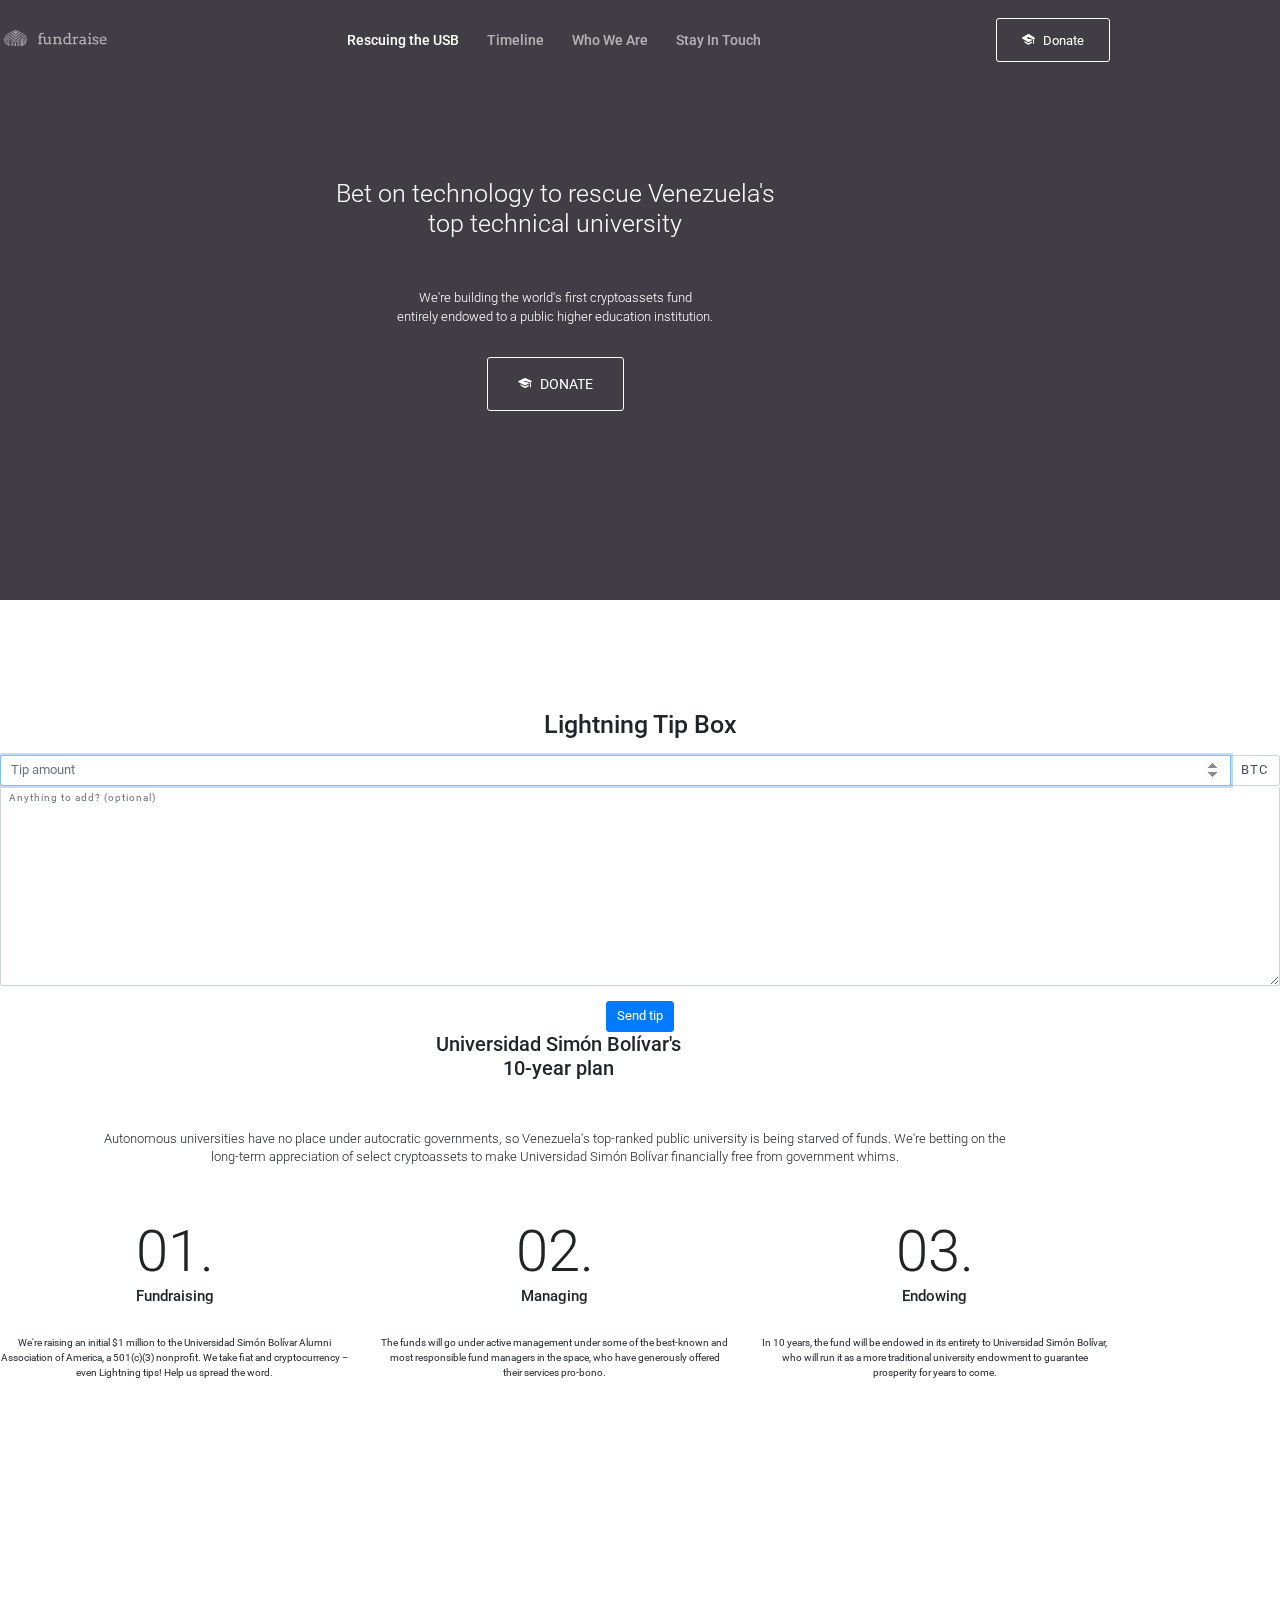
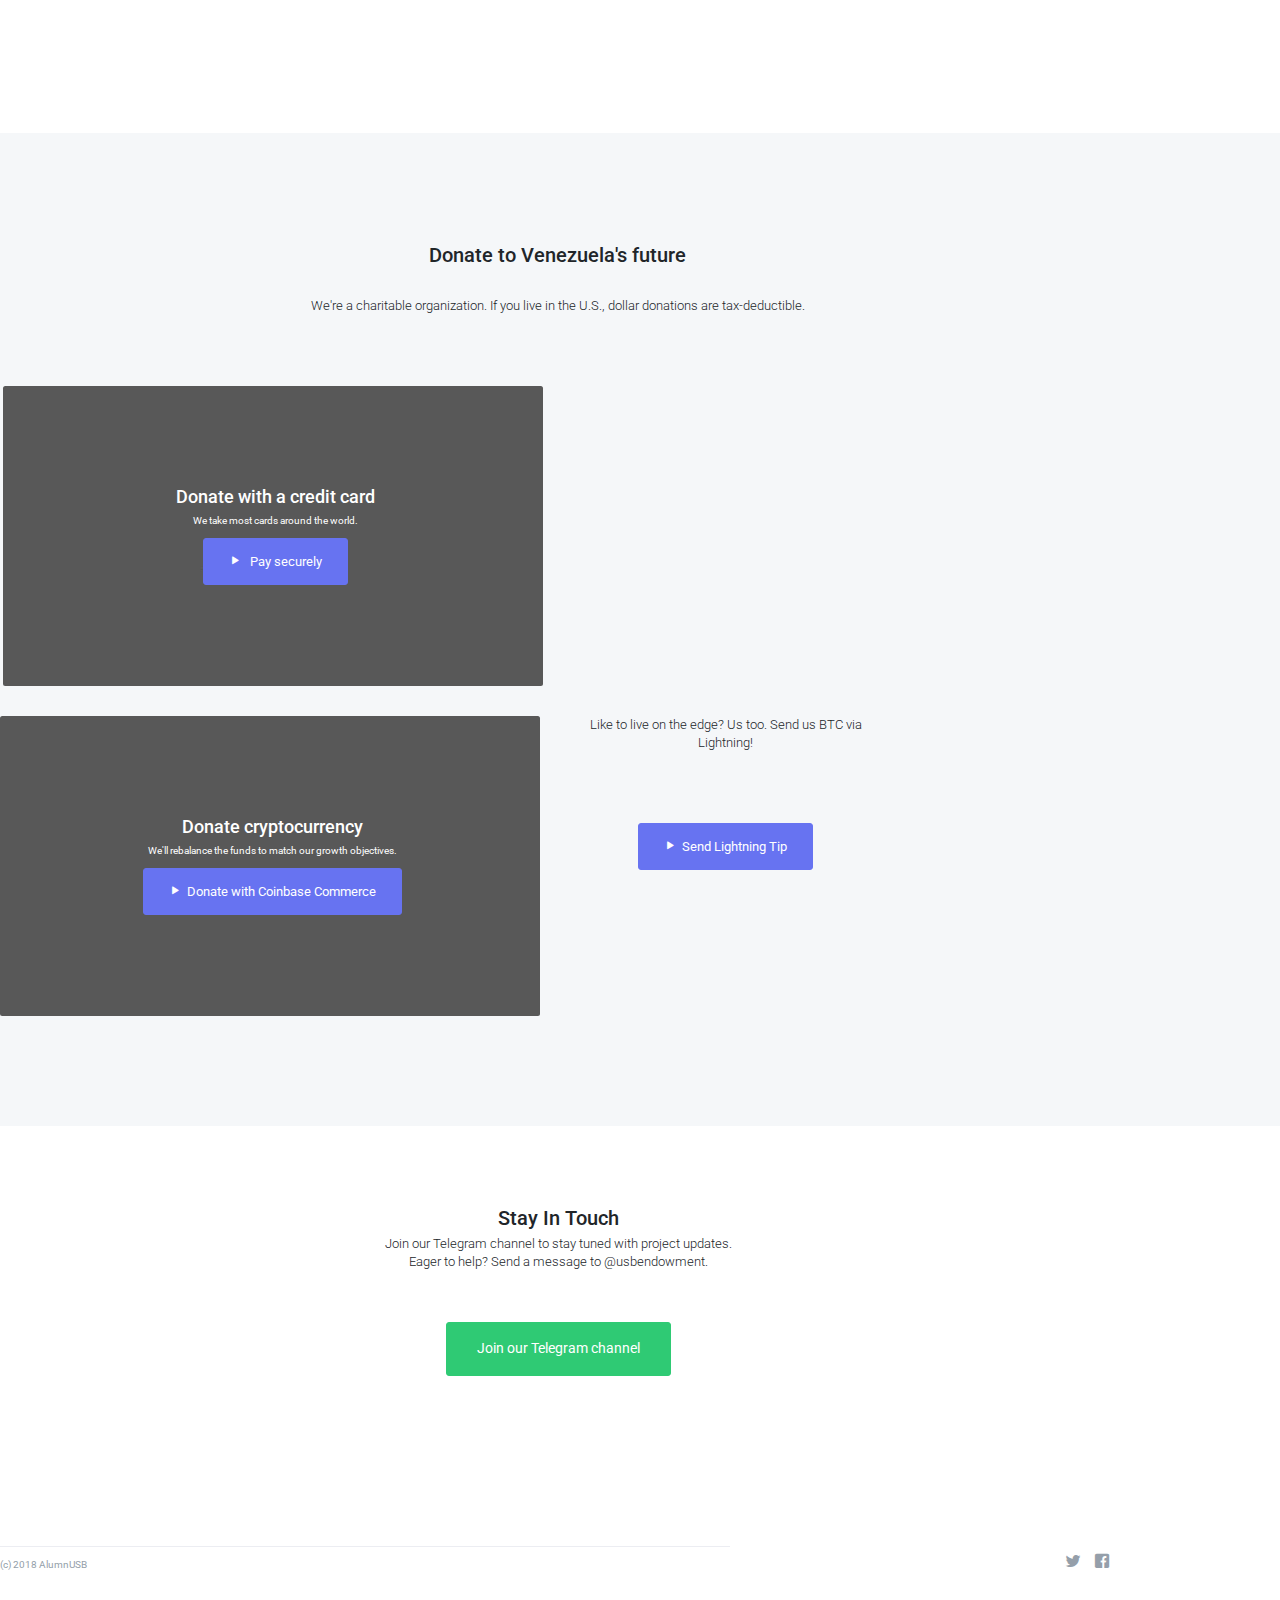
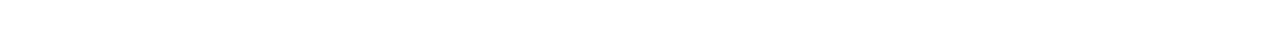
==== commit a2e35d11: "Merge branch 'master' of github.com:alegw/crypto-endowment" ====
--- a/index.html
+++ b/index.html
@@ -24,6 +24,7 @@
 	<!-- Css -->
 	<link rel="stylesheet" href="css/core.min.css" />
 	<link rel="stylesheet" href="css/skin.css" />
+    <link rel="stylesheet" href="https://maxcdn.bootstrapcdn.com/bootstrap/4.0.0/css/bootstrap.min.css" integrity="sha384-Gn5384xqQ1aoWXA+058RXPxPg6fy4IWvTNh0E263XmFcJlSAwiGgFAW/dAiS6JXm" crossorigin="anonymous">
 
 	<!--[if lt IE 9]>
     	<script type="text/javascript" src="http://html5shiv.googlecode.com/svn/trunk/html5.js"></script>
@@ -192,6 +193,11 @@
 
 				<!-- Service Section -->
 				<div id="services" class="section-block pb-20">
+
+<!-- TODO: start of lightning box -->
+<div class="justify-content-center align-self-center text-center mx-auto"><h1 class="mb-4">Lightning Tip Box</h1><form method="post"><input type="hidden" name="_csrf" value="dMempsk9-fWG4vYRyhPU5tt3xJG_xv10AenU"><div class="input-group justify-content-center"><input class="form-control form-control-lg" name="amount" type="number" placeholder="Tip amount" step="0.00000000001" style="width:10em" autofocus="" autocomplete="off" required=""><div class="input-group-append"><select class="form-control form-control-lg" name="currency"><option>BTC</option><option>USD</option><option>EUR</option><option>GBP</option><option>CNY</option><option>JPY</option><option>ILS</option></select></div></div><textarea class="form-control border-top-0" name="info[notes]" rows="3" placeholder="Anything to add? (optional)"></textarea><button class="btn btn-lg btn-primary mt-4" type="submit">Send tip</button></form></div>
+<!-- TODO: end of lightning box -->
+
 					<div class="row">
 						<div class="column width-6 offset-3 center">
                             <h2 class="mb-50">Universidad Simón Bolívar's<br/>10-year plan</h2>
